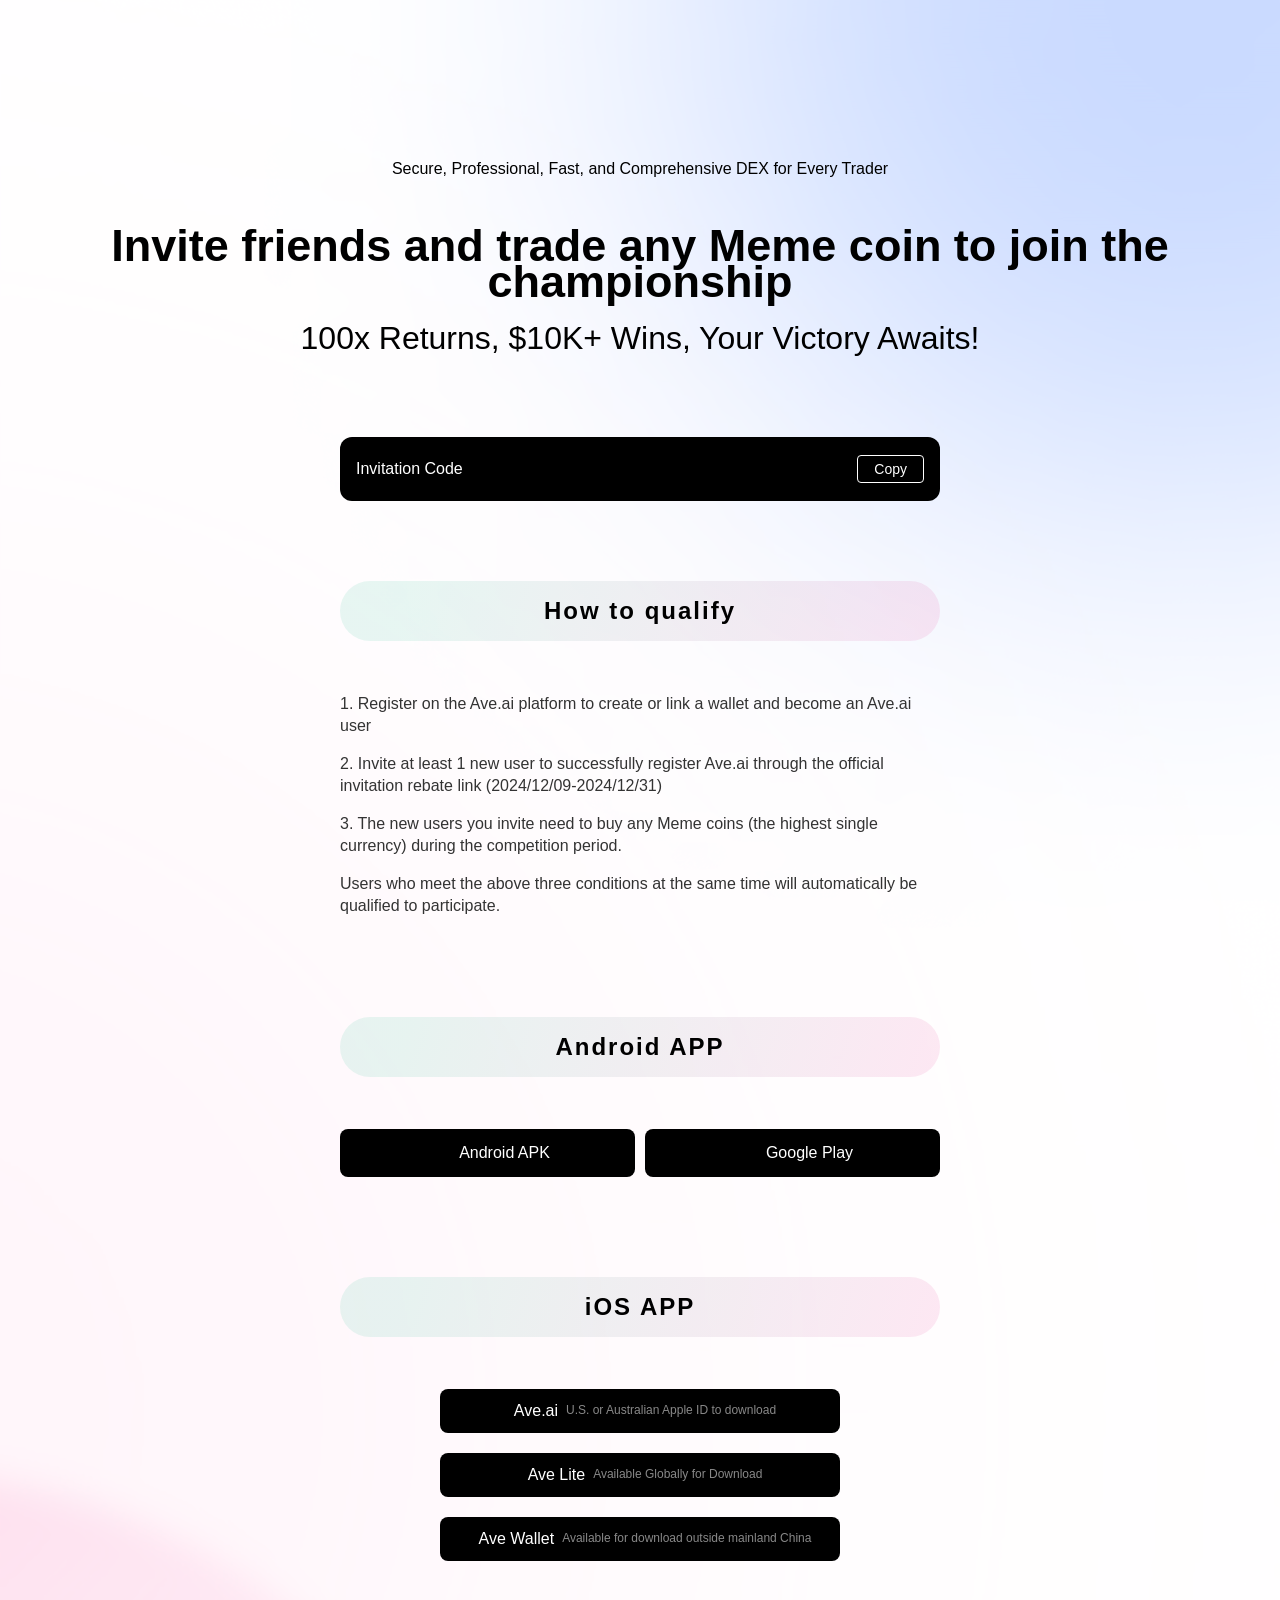
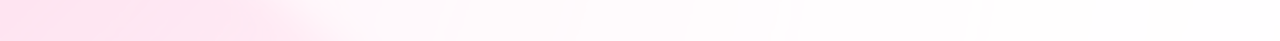
==== index.html @ 423747ef "deploy" ====
<!doctype html><html lang="en"><head><meta charset="UTF-8"><meta name="viewport" content="width=device-width,initial-scale=1"><link rel="icon" href="/favicon.ico"><title>Ave.ai</title><meta property="og:type" content="website"/><meta property="og:url" content="https://share.ave.ai"/><meta property="og:title" content="2024 Ave.ai Global Meme Trading Championship"/><meta property="og:description" content="🚀 I'm joining the 2024 Ave.ai Global Meme Trading Championship!
🎉 Join me now to win $10K+ prizes and a shot at 5 SOL giveaway!"/><meta property="og:image" content="https://ave.s3.ap-east-1.amazonaws.com/logo/tg-share.png"/><meta property="og:image:width" content="1200"><meta property="og:image:height" content="600"><meta property="twitter:card" content="summary_large_image"/><meta property="twitter:url" content="https://share.ave.ai"/><meta property="twitter:title" content="2024 Ave.ai Global Meme Trading Championship"/><meta property="twitter:description" content="🚀 I'm joining the 2024 Ave.ai Global Meme Trading Championship!
🎉 Join me now to win $10K+ prizes and a shot at 5 SOL giveaway!"/><meta property="image" content="https://ave.s3.ap-east-1.amazonaws.com/logo/tg-share.png"/><meta property="fb:app_id" content="1024585522541030"><link rel="canonical" href="https://share.ave.ai"><script type="module" crossorigin src="/assets/index-028f577f.js"></script><link rel="stylesheet" href="/assets/index-99c8685c.css"><script type="module">import.meta.url;import("_").catch(()=>1);async function* g(){};if(location.protocol!="file:"){window.__vite_is_modern_browser=true}</script><script type="module">!function(){if(window.__vite_is_modern_browser)return;console.warn("vite: loading legacy chunks, syntax error above and the same error below should be ignored");var e=document.getElementById("vite-legacy-polyfill"),n=document.createElement("script");n.src=e.src,n.onload=function(){System.import(document.getElementById('vite-legacy-entry').getAttribute('data-src'))},document.body.appendChild(n)}();</script></head><body><div id="app"></div><script>(function() {
      const prefersDark = window.matchMedia && window.matchMedia('(prefers-color-scheme: dark)').matches
      const setting = localStorage.getItem('color-schema') || 'auto'
      if (setting === 'dark' || (prefersDark && setting !== 'light'))
        document.documentElement.classList.toggle('dark', true)
    })()</script><script nomodule>!function(){var e=document,t=e.createElement("script");if(!("noModule"in t)&&"onbeforeload"in t){var n=!1;e.addEventListener("beforeload",(function(e){if(e.target===t)n=!0;else if(!e.target.hasAttribute("nomodule")||!n)return;e.preventDefault()}),!0),t.type="module",t.src=".",e.head.appendChild(t),t.remove()}}();</script><script nomodule crossorigin id="vite-legacy-polyfill" src="/assets/polyfills-legacy-15f99420.js"></script><script nomodule crossorigin id="vite-legacy-entry" data-src="/assets/index-legacy-3db7ebd1.js">System.import(document.getElementById('vite-legacy-entry').getAttribute('data-src'))</script></body></html>
---- assets/index-99c8685c.css ----
*,:before,:after{box-sizing:border-box;border-width:0;border-style:solid;border-color:#e5e7eb}html{line-height:1.5;-webkit-text-size-adjust:100%;-moz-tab-size:4;-o-tab-size:4;tab-size:4;font-family:ui-sans-serif,system-ui,-apple-system,BlinkMacSystemFont,Segoe UI,Roboto,Helvetica Neue,Arial,Noto Sans,sans-serif,"Apple Color Emoji","Segoe UI Emoji",Segoe UI Symbol,"Noto Color Emoji"}body{margin:0;line-height:inherit}hr{height:0;color:inherit;border-top-width:.02667rem}abbr:where([title]){-webkit-text-decoration:underline dotted;text-decoration:underline dotted}h1,h2,h3,h4,h5,h6{font-size:inherit;font-weight:inherit}a{color:inherit;text-decoration:inherit}b,strong{font-weight:bolder}code,kbd,samp,pre{font-family:ui-monospace,SFMono-Regular,Menlo,Monaco,Consolas,Liberation Mono,Courier New,monospace;font-size:1em}small{font-size:80%}sub,sup{font-size:75%;line-height:0;position:relative;vertical-align:baseline}sub{bottom:-.25em}sup{top:-.5em}table{text-indent:0;border-color:inherit;border-collapse:collapse}button,input,optgroup,select,textarea{font-family:inherit;font-size:100%;font-weight:inherit;line-height:inherit;color:inherit;margin:0;padding:0}button,select{text-transform:none}button,[type=button],[type=reset],[type=submit]{-webkit-appearance:button;background-color:transparent;background-image:none}:-moz-focusring{outline:auto}:-moz-ui-invalid{box-shadow:none}progress{vertical-align:baseline}::-webkit-inner-spin-button,::-webkit-outer-spin-button{height:auto}[type=search]{-webkit-appearance:textfield;outline-offset:-.05333rem}::-webkit-search-decoration{-webkit-appearance:none}::-webkit-file-upload-button{-webkit-appearance:button;font:inherit}summary{display:list-item}blockquote,dl,dd,h1,h2,h3,h4,h5,h6,hr,figure,p,pre{margin:0}fieldset{margin:0;padding:0}legend{padding:0}ol,ul,menu{list-style:none;margin:0;padding:0}textarea{resize:vertical}input::-moz-placeholder,textarea::-moz-placeholder{opacity:1;color:#9ca3af}input::placeholder,textarea::placeholder{opacity:1;color:#9ca3af}button,[role=button]{cursor:pointer}:disabled{cursor:default}img,svg,video,canvas,audio,iframe,embed,object{display:block;vertical-align:middle}img,video{max-width:100%;height:auto}[hidden]{display:none}*,:before,:after{--un-rotate:0;--un-rotate-x:0;--un-rotate-y:0;--un-rotate-z:0;--un-scale-x:1;--un-scale-y:1;--un-scale-z:1;--un-skew-x:0;--un-skew-y:0;--un-translate-x:0;--un-translate-y:0;--un-translate-z:0;--un-pan-x: ;--un-pan-y: ;--un-pinch-zoom: ;--un-scroll-snap-strictness:proximity;--un-ordinal: ;--un-slashed-zero: ;--un-numeric-figure: ;--un-numeric-spacing: ;--un-numeric-fraction: ;--un-border-spacing-x:0;--un-border-spacing-y:0;--un-ring-offset-shadow:0 0 rgba(0,0,0,0);--un-ring-shadow:0 0 rgba(0,0,0,0);--un-shadow-inset: ;--un-shadow:0 0 rgba(0,0,0,0);--un-ring-inset: ;--un-ring-offset-width:0;--un-ring-offset-color:#fff;--un-ring-width:0;--un-ring-color:rgba(147,197,253,.5);--un-blur: ;--un-brightness: ;--un-contrast: ;--un-drop-shadow: ;--un-grayscale: ;--un-hue-rotate: ;--un-invert: ;--un-saturate: ;--un-sepia: ;--un-backdrop-blur: ;--un-backdrop-brightness: ;--un-backdrop-contrast: ;--un-backdrop-grayscale: ;--un-backdrop-hue-rotate: ;--un-backdrop-invert: ;--un-backdrop-opacity: ;--un-backdrop-saturate: ;--un-backdrop-sepia: }::backdrop{--un-rotate:0;--un-rotate-x:0;--un-rotate-y:0;--un-rotate-z:0;--un-scale-x:1;--un-scale-y:1;--un-scale-z:1;--un-skew-x:0;--un-skew-y:0;--un-translate-x:0;--un-translate-y:0;--un-translate-z:0;--un-pan-x: ;--un-pan-y: ;--un-pinch-zoom: ;--un-scroll-snap-strictness:proximity;--un-ordinal: ;--un-slashed-zero: ;--un-numeric-figure: ;--un-numeric-spacing: ;--un-numeric-fraction: ;--un-border-spacing-x:0;--un-border-spacing-y:0;--un-ring-offset-shadow:0 0 rgba(0,0,0,0);--un-ring-shadow:0 0 rgba(0,0,0,0);--un-shadow-inset: ;--un-shadow:0 0 rgba(0,0,0,0);--un-ring-inset: ;--un-ring-offset-width:0;--un-ring-offset-color:#fff;--un-ring-width:0;--un-ring-color:rgba(147,197,253,.5);--un-blur: ;--un-brightness: ;--un-contrast: ;--un-drop-shadow: ;--un-grayscale: ;--un-hue-rotate: ;--un-invert: ;--un-saturate: ;--un-sepia: ;--un-backdrop-blur: ;--un-backdrop-brightness: ;--un-backdrop-contrast: ;--un-backdrop-grayscale: ;--un-backdrop-hue-rotate: ;--un-backdrop-invert: ;--un-backdrop-opacity: ;--un-backdrop-saturate: ;--un-backdrop-sepia: }@font-face{font-family:DM Mono;font-style:normal;font-weight:400;font-display:swap;src:url(https://fonts.gstatic.com/s/dmmono/v14/aFTU7PB1QTsUX8KYthSQBLyM.woff2) format("woff2");unicode-range:U+0100-02BA,U+02BD-02C5,U+02C7-02CC,U+02CE-02D7,U+02DD-02FF,U+0304,U+0308,U+0329,U+1D00-1DBF,U+1E00-1E9F,U+1EF2-1EFF,U+2020,U+20A0-20AB,U+20AD-20C0,U+2113,U+2C60-2C7F,U+A720-A7FF}@font-face{font-family:DM Mono;font-style:normal;font-weight:400;font-display:swap;src:url(https://fonts.gstatic.com/s/dmmono/v14/aFTU7PB1QTsUX8KYthqQBA.woff2) format("woff2");unicode-range:U+0000-00FF,U+0131,U+0152-0153,U+02BB-02BC,U+02C6,U+02DA,U+02DC,U+0304,U+0308,U+0329,U+2000-206F,U+20AC,U+2122,U+2191,U+2193,U+2212,U+2215,U+FEFF,U+FFFD}@font-face{font-family:DM Sans;font-style:normal;font-weight:400;font-display:swap;src:url(https://fonts.gstatic.com/s/dmsans/v15/rP2tp2ywxg089UriI5-g4vlH9VoD8CmcqZG40F9JadbnoEwAopxRR232VGM.woff2) format("woff2");unicode-range:U+0100-02BA,U+02BD-02C5,U+02C7-02CC,U+02CE-02D7,U+02DD-02FF,U+0304,U+0308,U+0329,U+1D00-1DBF,U+1E00-1E9F,U+1EF2-1EFF,U+2020,U+20A0-20AB,U+20AD-20C0,U+2113,U+2C60-2C7F,U+A720-A7FF}@font-face{font-family:DM Sans;font-style:normal;font-weight:400;font-display:swap;src:url(https://fonts.gstatic.com/s/dmsans/v15/rP2tp2ywxg089UriI5-g4vlH9VoD8CmcqZG40F9JadbnoEwAopxRSW32.woff2) format("woff2");unicode-range:U+0000-00FF,U+0131,U+0152-0153,U+02BB-02BC,U+02C6,U+02DA,U+02DC,U+0304,U+0308,U+0329,U+2000-206F,U+20AC,U+2122,U+2191,U+2193,U+2212,U+2215,U+FEFF,U+FFFD}@font-face{font-family:"DM Serif Display";font-style:normal;font-weight:400;font-display:swap;src:url(https://fonts.gstatic.com/s/dmserifdisplay/v15/-nFnOHM81r4j6k0gjAW3mujVU2B2G_5x0ujy.woff2) format("woff2");unicode-range:U+0100-02BA,U+02BD-02C5,U+02C7-02CC,U+02CE-02D7,U+02DD-02FF,U+0304,U+0308,U+0329,U+1D00-1DBF,U+1E00-1E9F,U+1EF2-1EFF,U+2020,U+20A0-20AB,U+20AD-20C0,U+2113,U+2C60-2C7F,U+A720-A7FF}@font-face{font-family:"DM Serif Display";font-style:normal;font-weight:400;font-display:swap;src:url(https://fonts.gstatic.com/s/dmserifdisplay/v15/-nFnOHM81r4j6k0gjAW3mujVU2B2G_Bx0g.woff2) format("woff2");unicode-range:U+0000-00FF,U+0131,U+0152-0153,U+02BB-02BC,U+02C6,U+02DA,U+02DC,U+0304,U+0308,U+0329,U+2000-206F,U+20AC,U+2122,U+2191,U+2193,U+2212,U+2215,U+FEFF,U+FFFD}.absolute{position:absolute}.position-relative,.relative{position:relative}.mb-10px{margin-bottom:.26667rem}.mb-15px{margin-bottom:.4rem}.mb-20px{margin-bottom:.53333rem}.mb-30px{margin-bottom:.8rem}.mb-50px{margin-bottom:1.33333rem}.mb-80px{margin-bottom:2.13333rem}.me{-webkit-margin-end:1rem;margin-inline-end:1rem}.ml-10px{margin-left:.26667rem}.ml-2px{margin-left:.05333rem}.ml-5px{margin-left:.13333rem}.ml-8px{margin-left:.21333rem}.ml-auto{margin-left:auto}.mr-20px{margin-right:.53333rem}.mr-5px{margin-right:.13333rem}.mr-auto{margin-right:auto}.mt--3px{margin-top:-.08rem}.mt-10px{margin-top:.26667rem}.mt-12px{margin-top:.32rem}.mt-15px{margin-top:.4rem}.mt-16px{margin-top:.42667rem}.mt-20px{margin-top:.53333rem}.mt-30px{margin-top:.8rem}.mt-3px{margin-top:.08rem}.mt-40px{margin-top:1.06667rem}.mt-5px{margin-top:.13333rem}.mt-60px{margin-top:1.6rem}.mt-8px{margin-top:.21333rem}.block,[block=""]{display:block}.hidden{display:none}.h-12px{height:.32rem}.h-14px{height:.37333rem}.h-32px{height:.85333rem}.h-40px{height:1.06667rem}.h-64px{height:1.70667rem}.h5{height:1.25rem}.max-w-1200px{max-width:32rem}.max-w-600px{max-width:16rem}.w-40px{width:1.06667rem}.flex{display:flex}.flex-col{flex-direction:column}.table{display:table}.border-collapse{border-collapse:collapse}.transform{transform:translate(var(--un-translate-x)) translateY(var(--un-translate-y)) translateZ(var(--un-translate-z)) rotate(var(--un-rotate)) rotateX(var(--un-rotate-x)) rotateY(var(--un-rotate-y)) rotate(var(--un-rotate-z)) skew(var(--un-skew-x)) skewY(var(--un-skew-y)) scaleX(var(--un-scale-x)) scaleY(var(--un-scale-y)) scaleZ(var(--un-scale-z))}.items-center{align-items:center}.justify-center{justify-content:center}.justify-between{justify-content:space-between}.border{border-width:.02667rem}.rounded-50\%{border-radius:50%}.pb-5px{padding-bottom:.13333rem}.text-center{text-align:center}.text-left{text-align:left}.important-text-14px{font-size:.37333rem!important}.important-text-16px{font-size:.42667rem!important}.text-10px{font-size:.26667rem}.text-12px{font-size:.32rem}.text-13px{font-size:.34667rem}.text-14px{font-size:.37333rem}.text-16px{font-size:.42667rem}.text-17px{font-size:.45333rem}.text-18px{font-size:.48rem}.text-22px{font-size:.58667rem}.text-26px{font-size:.69333rem}.text-28px{font-size:.74667rem}.text-30px{font-size:.8rem}.text-32px{font-size:.85333rem}.text-45px{font-size:1.2rem}.font-400{font-weight:400}.font-500{font-weight:500}.font-600{font-weight:600}.lh-20px,.line-height-20px{line-height:.53333rem}.lh-22px{line-height:.58667rem}.lh-24px{line-height:.64rem}.lh-36px{line-height:.96rem}.color-\#000{--un-text-opacity:1;color:rgba(0,0,0,var(--un-text-opacity))}.color-\#00FF59{--un-text-opacity:1;color:rgba(0,255,89,var(--un-text-opacity))}.color-\#333,[color~="#333"]{--un-text-opacity:1;color:rgba(51,51,51,var(--un-text-opacity))}.color-\#3F80F7,[color~="#3F80F7"]{--un-text-opacity:1;color:rgba(63,128,247,var(--un-text-opacity))}.color-\#666{--un-text-opacity:1;color:rgba(102,102,102,var(--un-text-opacity))}.color-\#888{--un-text-opacity:1;color:rgba(136,136,136,var(--un-text-opacity))}.color-\#959A9F{--un-text-opacity:1;color:rgba(149,154,159,var(--un-text-opacity))}.color-\#aaa{--un-text-opacity:1;color:rgba(170,170,170,var(--un-text-opacity))}.color-\#fff,[color~="#fff"]{--un-text-opacity:1;color:rgba(255,255,255,var(--un-text-opacity))}.tab-0{-moz-tab-size:0;-o-tab-size:0;tab-size:0}.tab-1{-moz-tab-size:1;-o-tab-size:1;tab-size:1}.backdrop-filter{-webkit-backdrop-filter:var(--un-backdrop-blur) var(--un-backdrop-brightness) var(--un-backdrop-contrast) var(--un-backdrop-grayscale) var(--un-backdrop-hue-rotate) var(--un-backdrop-invert) var(--un-backdrop-opacity) var(--un-backdrop-saturate) var(--un-backdrop-sepia);backdrop-filter:var(--un-backdrop-blur) var(--un-backdrop-brightness) var(--un-backdrop-contrast) var(--un-backdrop-grayscale) var(--un-backdrop-hue-rotate) var(--un-backdrop-invert) var(--un-backdrop-opacity) var(--un-backdrop-saturate) var(--un-backdrop-sepia)}[content~="$10K+"]{content:var(--10K\+)}:root{--van-black: #000;--van-white: #fff;--van-gray-1: #f7f8fa;--van-gray-2: #f2f3f5;--van-gray-3: #ebedf0;--van-gray-4: #dcdee0;--van-gray-5: #c8c9cc;--van-gray-6: #969799;--van-gray-7: #646566;--van-gray-8: #323233;--van-red: #ee0a24;--van-blue: #1989fa;--van-orange: #ff976a;--van-orange-dark: #ed6a0c;--van-orange-light: #fffbe8;--van-green: #07c160;--van-gradient-red: linear-gradient(to right, #ff6034, #ee0a24);--van-gradient-orange: linear-gradient(to right, #ffd01e, #ff8917);--van-primary-color: var(--van-blue);--van-success-color: var(--van-green);--van-danger-color: var(--van-red);--van-warning-color: var(--van-orange);--van-text-color: var(--van-gray-8);--van-text-color-2: var(--van-gray-6);--van-text-color-3: var(--van-gray-5);--van-active-color: var(--van-gray-2);--van-active-opacity: .6;--van-disabled-opacity: .5;--van-background: var(--van-gray-1);--van-background-2: var(--van-white);--van-background-3: var(--van-white);--van-padding-base: .10667rem;--van-padding-xs: .21333rem;--van-padding-sm: .32rem;--van-padding-md: .42667rem;--van-padding-lg: .64rem;--van-padding-xl: .85333rem;--van-font-bold: 600;--van-font-size-xs: .26667rem;--van-font-size-sm: .32rem;--van-font-size-md: .37333rem;--van-font-size-lg: .42667rem;--van-line-height-xs: .37333rem;--van-line-height-sm: .48rem;--van-line-height-md: .53333rem;--van-line-height-lg: .58667rem;--van-base-font: -apple-system, BlinkMacSystemFont, "Helvetica Neue", Helvetica, Segoe UI, Arial, Roboto, "PingFang SC", "miui", "Hiragino Sans GB", "Microsoft Yahei", sans-serif;--van-price-font: avenir-heavy, "PingFang SC", helvetica neue, arial, sans-serif;--van-duration-base: .3s;--van-duration-fast: .2s;--van-ease-out: ease-out;--van-ease-in: ease-in;--van-border-color: var(--van-gray-3);--van-border-width: .02667rem;--van-radius-sm: .05333rem;--van-radius-md: .10667rem;--van-radius-lg: .21333rem;--van-radius-max: 26.64rem}.van-theme-dark{--van-text-color: #f5f5f5;--van-text-color-2: #707070;--van-text-color-3: #4d4d4d;--van-border-color: #3a3a3c;--van-active-color: #3a3a3c;--van-background: #000;--van-background-2: #1c1c1e;--van-background-3: #37363b}html{-webkit-tap-highlight-color:transparent}body{margin:0;font-family:var(--van-base-font)}a{text-decoration:none}input,button,textarea{color:inherit;font:inherit}a:focus,input:focus,button:focus,textarea:focus,[class*=van-]:focus{outline:none}ol,ul{margin:0;padding:0;list-style:none}@keyframes van-slide-up-enter{0%{transform:translate3d(0,100%,0)}}@keyframes van-slide-up-leave{to{transform:translate3d(0,100%,0)}}@keyframes van-slide-down-enter{0%{transform:translate3d(0,-100%,0)}}@keyframes van-slide-down-leave{to{transform:translate3d(0,-100%,0)}}@keyframes van-slide-left-enter{0%{transform:translate3d(-100%,0,0)}}@keyframes van-slide-left-leave{to{transform:translate3d(-100%,0,0)}}@keyframes van-slide-right-enter{0%{transform:translate3d(100%,0,0)}}@keyframes van-slide-right-leave{to{transform:translate3d(100%,0,0)}}@keyframes van-fade-in{0%{opacity:0}to{opacity:1}}@keyframes van-fade-out{0%{opacity:1}to{opacity:0}}@keyframes van-rotate{0%{transform:rotate(0)}to{transform:rotate(360deg)}}.van-fade-enter-active{animation:var(--van-duration-base) van-fade-in both var(--van-ease-out)}.van-fade-leave-active{animation:var(--van-duration-base) van-fade-out both var(--van-ease-in)}.van-slide-up-enter-active{animation:van-slide-up-enter var(--van-duration-base) both var(--van-ease-out)}.van-slide-up-leave-active{animation:van-slide-up-leave var(--van-duration-base) both var(--van-ease-in)}.van-slide-down-enter-active{animation:van-slide-down-enter var(--van-duration-base) both var(--van-ease-out)}.van-slide-down-leave-active{animation:van-slide-down-leave var(--van-duration-base) both var(--van-ease-in)}.van-slide-left-enter-active{animation:van-slide-left-enter var(--van-duration-base) both var(--van-ease-out)}.van-slide-left-leave-active{animation:van-slide-left-leave var(--van-duration-base) both var(--van-ease-in)}.van-slide-right-enter-active{animation:van-slide-right-enter var(--van-duration-base) both var(--van-ease-out)}.van-slide-right-leave-active{animation:van-slide-right-leave var(--van-duration-base) both var(--van-ease-in)}.van-clearfix:after{display:table;clear:both;content:""}.van-ellipsis{overflow:hidden;white-space:nowrap;text-overflow:ellipsis}.van-multi-ellipsis--l2{display:-webkit-box;overflow:hidden;text-overflow:ellipsis;-webkit-line-clamp:2;-webkit-box-orient:vertical}.van-multi-ellipsis--l3{display:-webkit-box;overflow:hidden;text-overflow:ellipsis;-webkit-line-clamp:3;-webkit-box-orient:vertical}.van-safe-area-top{padding-top:constant(safe-area-inset-top);padding-top:env(safe-area-inset-top)}.van-safe-area-bottom{padding-bottom:constant(safe-area-inset-bottom);padding-bottom:env(safe-area-inset-bottom)}.van-haptics-feedback{cursor:pointer}.van-haptics-feedback:active{opacity:var(--van-active-opacity)}[class*=van-hairline]:after{position:absolute;box-sizing:border-box;content:" ";pointer-events:none;top:-50%;right:-50%;bottom:-50%;left:-50%;border:0 solid var(--van-border-color);transform:scale(.5)}.van-hairline,.van-hairline--top,.van-hairline--left,.van-hairline--right,.van-hairline--bottom,.van-hairline--surround,.van-hairline--top-bottom{position:relative}.van-hairline--top:after{border-top-width:var(--van-border-width)}.van-hairline--left:after{border-left-width:var(--van-border-width)}.van-hairline--right:after{border-right-width:var(--van-border-width)}.van-hairline--bottom:after{border-bottom-width:var(--van-border-width)}.van-hairline--top-bottom:after,.van-hairline-unset--top-bottom:after{border-width:var(--van-border-width) 0}.van-hairline--surround:after{border-width:var(--van-border-width)}:root{--van-overlay-z-index: 1;--van-overlay-background: rgba(0, 0, 0, .7)}.van-overlay{position:fixed;top:0;left:0;z-index:var(--van-overlay-z-index);width:100%;height:100%;background:var(--van-overlay-background)}:root{--van-badge-size: .42667rem;--van-badge-color: var(--van-white);--van-badge-padding: 0 .08rem;--van-badge-font-size: var(--van-font-size-sm);--van-badge-font-weight: var(--van-font-bold);--van-badge-border-width: var(--van-border-width);--van-badge-background: var(--van-danger-color);--van-badge-dot-color: var(--van-danger-color);--van-badge-dot-size: .21333rem;--van-badge-font: -apple-system-font, helvetica neue, arial, sans-serif}.van-badge{display:inline-block;box-sizing:border-box;min-width:var(--van-badge-size);padding:var(--van-badge-padding);color:var(--van-badge-color);font-weight:var(--van-badge-font-weight);font-size:var(--van-badge-font-size);font-family:var(--van-badge-font);line-height:1.2;text-align:center;background:var(--van-badge-background);border:var(--van-badge-border-width) solid var(--van-background-2);border-radius:var(--van-radius-max)}.van-badge--fixed{position:absolute;transform-origin:100%}.van-badge--top-left{top:0;left:0;transform:translate(-50%,-50%)}.van-badge--top-right{top:0;right:0;transform:translate(50%,-50%)}.van-badge--bottom-left{bottom:0;left:0;transform:translate(-50%,50%)}.van-badge--bottom-right{bottom:0;right:0;transform:translate(50%,50%)}.van-badge--dot{width:var(--van-badge-dot-size);min-width:0;height:var(--van-badge-dot-size);background:var(--van-badge-dot-color);border-radius:100%;border:none;padding:0}.van-badge__wrapper{position:relative;display:inline-block}.van-icon{position:relative;display:inline-block;font:.37333rem/1 vant-icon;font-size:inherit;text-rendering:auto;-webkit-font-smoothing:antialiased}.van-icon:before{display:inline-block}.van-icon-exchange:before{content:""}.van-icon-eye:before{content:""}.van-icon-enlarge:before{content:""}.van-icon-expand-o:before{content:""}.van-icon-eye-o:before{content:""}.van-icon-expand:before{content:""}.van-icon-filter-o:before{content:""}.van-icon-fire:before{content:""}.van-icon-fail:before{content:""}.van-icon-failure:before{content:""}.van-icon-fire-o:before{content:""}.van-icon-flag-o:before{content:""}.van-icon-font:before{content:""}.van-icon-font-o:before{content:""}.van-icon-gem-o:before{content:""}.van-icon-flower-o:before{content:""}.van-icon-gem:before{content:""}.van-icon-gift-card:before{content:""}.van-icon-friends:before{content:""}.van-icon-friends-o:before{content:""}.van-icon-gold-coin:before{content:""}.van-icon-gold-coin-o:before{content:""}.van-icon-good-job-o:before{content:""}.van-icon-gift:before{content:""}.van-icon-gift-o:before{content:""}.van-icon-gift-card-o:before{content:""}.van-icon-good-job:before{content:""}.van-icon-home-o:before{content:""}.van-icon-goods-collect:before{content:""}.van-icon-graphic:before{content:""}.van-icon-goods-collect-o:before{content:""}.van-icon-hot-o:before{content:""}.van-icon-info:before{content:""}.van-icon-hotel-o:before{content:""}.van-icon-info-o:before{content:""}.van-icon-hot-sale-o:before{content:""}.van-icon-hot:before{content:""}.van-icon-like:before{content:""}.van-icon-idcard:before{content:""}.van-icon-invitation:before{content:""}.van-icon-like-o:before{content:""}.van-icon-hot-sale:before{content:""}.van-icon-location-o:before{content:""}.van-icon-location:before{content:""}.van-icon-label:before{content:""}.van-icon-lock:before{content:""}.van-icon-label-o:before{content:""}.van-icon-map-marked:before{content:""}.van-icon-logistics:before{content:""}.van-icon-manager:before{content:""}.van-icon-more:before{content:""}.van-icon-live:before{content:""}.van-icon-manager-o:before{content:""}.van-icon-medal:before{content:""}.van-icon-more-o:before{content:""}.van-icon-music-o:before{content:""}.van-icon-music:before{content:""}.van-icon-new-arrival-o:before{content:""}.van-icon-medal-o:before{content:""}.van-icon-new-o:before{content:""}.van-icon-free-postage:before{content:""}.van-icon-newspaper-o:before{content:""}.van-icon-new-arrival:before{content:""}.van-icon-minus:before{content:""}.van-icon-orders-o:before{content:""}.van-icon-new:before{content:""}.van-icon-paid:before{content:""}.van-icon-notes-o:before{content:""}.van-icon-other-pay:before{content:""}.van-icon-pause-circle:before{content:""}.van-icon-pause:before{content:""}.van-icon-pause-circle-o:before{content:""}.van-icon-peer-pay:before{content:""}.van-icon-pending-payment:before{content:""}.van-icon-passed:before{content:""}.van-icon-plus:before{content:""}.van-icon-phone-circle-o:before{content:""}.van-icon-phone-o:before{content:""}.van-icon-printer:before{content:""}.van-icon-photo-fail:before{content:""}.van-icon-phone:before{content:""}.van-icon-photo-o:before{content:""}.van-icon-play-circle:before{content:""}.van-icon-play:before{content:""}.van-icon-phone-circle:before{content:""}.van-icon-point-gift-o:before{content:""}.van-icon-point-gift:before{content:""}.van-icon-play-circle-o:before{content:""}.van-icon-shrink:before{content:""}.van-icon-photo:before{content:""}.van-icon-qr:before{content:""}.van-icon-qr-invalid:before{content:""}.van-icon-question-o:before{content:""}.van-icon-revoke:before{content:""}.van-icon-replay:before{content:""}.van-icon-service:before{content:""}.van-icon-question:before{content:""}.van-icon-search:before{content:""}.van-icon-refund-o:before{content:""}.van-icon-service-o:before{content:""}.van-icon-scan:before{content:""}.van-icon-share:before{content:""}.van-icon-send-gift-o:before{content:""}.van-icon-share-o:before{content:""}.van-icon-setting:before{content:""}.van-icon-points:before{content:""}.van-icon-photograph:before{content:""}.van-icon-shop:before{content:""}.van-icon-shop-o:before{content:""}.van-icon-shop-collect-o:before{content:""}.van-icon-shop-collect:before{content:""}.van-icon-smile:before{content:""}.van-icon-shopping-cart-o:before{content:""}.van-icon-sign:before{content:""}.van-icon-sort:before{content:""}.van-icon-star-o:before{content:""}.van-icon-smile-comment-o:before{content:""}.van-icon-stop:before{content:""}.van-icon-stop-circle-o:before{content:""}.van-icon-smile-o:before{content:""}.van-icon-star:before{content:""}.van-icon-success:before{content:""}.van-icon-stop-circle:before{content:""}.van-icon-records:before{content:""}.van-icon-shopping-cart:before{content:""}.van-icon-tosend:before{content:""}.van-icon-todo-list:before{content:""}.van-icon-thumb-circle-o:before{content:""}.van-icon-thumb-circle:before{content:""}.van-icon-umbrella-circle:before{content:""}.van-icon-underway:before{content:""}.van-icon-upgrade:before{content:""}.van-icon-todo-list-o:before{content:""}.van-icon-tv-o:before{content:""}.van-icon-underway-o:before{content:""}.van-icon-user-o:before{content:""}.van-icon-vip-card-o:before{content:""}.van-icon-vip-card:before{content:""}.van-icon-send-gift:before{content:""}.van-icon-wap-home:before{content:""}.van-icon-wap-nav:before{content:""}.van-icon-volume-o:before{content:""}.van-icon-video:before{content:""}.van-icon-wap-home-o:before{content:""}.van-icon-volume:before{content:""}.van-icon-warning:before{content:""}.van-icon-weapp-nav:before{content:""}.van-icon-wechat-pay:before{content:""}.van-icon-warning-o:before{content:""}.van-icon-wechat:before{content:""}.van-icon-setting-o:before{content:""}.van-icon-youzan-shield:before{content:""}.van-icon-warn-o:before{content:""}.van-icon-smile-comment:before{content:""}.van-icon-user-circle-o:before{content:""}.van-icon-video-o:before{content:""}.van-icon-add-square:before{content:""}.van-icon-add:before{content:""}.van-icon-arrow-down:before{content:""}.van-icon-arrow-up:before{content:""}.van-icon-arrow:before{content:""}.van-icon-after-sale:before{content:""}.van-icon-add-o:before{content:""}.van-icon-alipay:before{content:""}.van-icon-ascending:before{content:""}.van-icon-apps-o:before{content:""}.van-icon-aim:before{content:""}.van-icon-award:before{content:""}.van-icon-arrow-left:before{content:""}.van-icon-award-o:before{content:""}.van-icon-audio:before{content:""}.van-icon-bag-o:before{content:""}.van-icon-balance-list:before{content:""}.van-icon-back-top:before{content:""}.van-icon-bag:before{content:""}.van-icon-balance-pay:before{content:""}.van-icon-balance-o:before{content:""}.van-icon-bar-chart-o:before{content:""}.van-icon-bars:before{content:""}.van-icon-balance-list-o:before{content:""}.van-icon-birthday-cake-o:before{content:""}.van-icon-bookmark:before{content:""}.van-icon-bill:before{content:""}.van-icon-bell:before{content:""}.van-icon-browsing-history-o:before{content:""}.van-icon-browsing-history:before{content:""}.van-icon-bookmark-o:before{content:""}.van-icon-bulb-o:before{content:""}.van-icon-bullhorn-o:before{content:""}.van-icon-bill-o:before{content:""}.van-icon-calendar-o:before{content:""}.van-icon-brush-o:before{content:""}.van-icon-card:before{content:""}.van-icon-cart-o:before{content:""}.van-icon-cart-circle:before{content:""}.van-icon-cart-circle-o:before{content:""}.van-icon-cart:before{content:""}.van-icon-cash-on-deliver:before{content:""}.van-icon-cash-back-record:before{content:""}.van-icon-cashier-o:before{content:""}.van-icon-chart-trending-o:before{content:""}.van-icon-certificate:before{content:""}.van-icon-chat:before{content:""}.van-icon-clear:before{content:""}.van-icon-chat-o:before{content:""}.van-icon-checked:before{content:""}.van-icon-clock:before{content:""}.van-icon-clock-o:before{content:""}.van-icon-close:before{content:""}.van-icon-closed-eye:before{content:""}.van-icon-circle:before{content:""}.van-icon-cluster-o:before{content:""}.van-icon-column:before{content:""}.van-icon-comment-circle-o:before{content:""}.van-icon-cluster:before{content:""}.van-icon-comment:before{content:""}.van-icon-comment-o:before{content:""}.van-icon-comment-circle:before{content:""}.van-icon-completed:before{content:""}.van-icon-credit-pay:before{content:""}.van-icon-coupon:before{content:""}.van-icon-debit-pay:before{content:""}.van-icon-coupon-o:before{content:""}.van-icon-contact:before{content:""}.van-icon-descending:before{content:""}.van-icon-desktop-o:before{content:""}.van-icon-diamond-o:before{content:""}.van-icon-description:before{content:""}.van-icon-delete:before{content:""}.van-icon-diamond:before{content:""}.van-icon-delete-o:before{content:""}.van-icon-cross:before{content:""}.van-icon-edit:before{content:""}.van-icon-ellipsis:before{content:""}.van-icon-down:before{content:""}.van-icon-discount:before{content:""}.van-icon-ecard-pay:before{content:""}.van-icon-envelop-o:before{content:""}.van-icon-shield-o:before{content:""}.van-icon-guide-o:before{content:""}.van-icon-cash-o:before{content:""}.van-icon-qq:before{content:""}.van-icon-wechat-moments:before{content:""}.van-icon-weibo:before{content:""}.van-icon-link-o:before{content:""}.van-icon-miniprogram-o:before{content:""}@font-face{font-weight:400;font-family:vant-icon;font-style:normal;font-display:auto;src:url([data-uri]) format("woff2"),url(//at.alicdn.com/t/c/font_2553510_ovbl29ce9ud.woff?t=1672541115585) format("woff")}.van-icon__image{display:block;width:1em;height:1em;-o-object-fit:contain;object-fit:contain}:root{--van-loading-text-color: var(--van-text-color-2);--van-loading-text-font-size: var(--van-font-size-md);--van-loading-spinner-color: var(--van-gray-5);--van-loading-spinner-size: .8rem;--van-loading-spinner-duration: .8s}.van-loading{position:relative;color:var(--van-loading-spinner-color);font-size:0;vertical-align:middle}.van-loading__spinner{position:relative;display:inline-block;width:var(--van-loading-spinner-size);max-width:100%;height:var(--van-loading-spinner-size);max-height:100%;vertical-align:middle;animation:van-rotate var(--van-loading-spinner-duration) linear infinite}.van-loading__spinner--spinner{animation-timing-function:steps(12)}.van-loading__spinner--circular{animation-duration:2s}.van-loading__line{position:absolute;top:0;left:0;width:100%;height:100%}.van-loading__line:before{display:block;width:.05333rem;height:25%;margin:0 auto;background-color:currentColor;border-radius:40%;content:" "}.van-loading__circular{display:block;width:100%;height:100%}.van-loading__circular circle{animation:van-circular 1.5s ease-in-out infinite;stroke:currentColor;stroke-width:3;stroke-linecap:round}.van-loading__text{display:inline-block;margin-left:var(--van-padding-xs);color:var(--van-loading-text-color);font-size:var(--van-loading-text-font-size);vertical-align:middle}.van-loading--vertical{display:flex;flex-direction:column;align-items:center}.van-loading--vertical .van-loading__text{margin:var(--van-padding-xs) 0 0}@keyframes van-circular{0%{stroke-dasharray:1,200;stroke-dashoffset:0}50%{stroke-dasharray:90,150;stroke-dashoffset:-40}to{stroke-dasharray:90,150;stroke-dashoffset:-120}}.van-loading__line--1{transform:rotate(30deg);opacity:1}.van-loading__line--2{transform:rotate(60deg);opacity:.9375}.van-loading__line--3{transform:rotate(90deg);opacity:.875}.van-loading__line--4{transform:rotate(120deg);opacity:.8125}.van-loading__line--5{transform:rotate(150deg);opacity:.75}.van-loading__line--6{transform:rotate(180deg);opacity:.6875}.van-loading__line--7{transform:rotate(210deg);opacity:.625}.van-loading__line--8{transform:rotate(240deg);opacity:.5625}.van-loading__line--9{transform:rotate(270deg);opacity:.5}.van-loading__line--10{transform:rotate(300deg);opacity:.4375}.van-loading__line--11{transform:rotate(330deg);opacity:.375}.van-loading__line--12{transform:rotate(360deg);opacity:.3125}:root{--van-popup-background: var(--van-background-2);--van-popup-transition: transform var(--van-duration-base);--van-popup-round-radius: .42667rem;--van-popup-close-icon-size: .58667rem;--van-popup-close-icon-color: var(--van-gray-5);--van-popup-close-icon-margin: .42667rem;--van-popup-close-icon-z-index: 1}.van-overflow-hidden{overflow:hidden!important}.van-popup{position:fixed;max-height:100%;overflow-y:auto;box-sizing:border-box;background:var(--van-popup-background);transition:var(--van-popup-transition);-webkit-overflow-scrolling:touch}.van-popup--center{top:50%;left:0;right:0;width:-moz-fit-content;width:fit-content;max-width:calc(100vw - var(--van-padding-md) * 2);margin:0 auto;transform:translateY(-50%)}.van-popup--center.van-popup--round{border-radius:var(--van-popup-round-radius)}.van-popup--top{top:0;left:0;width:100%}.van-popup--top.van-popup--round{border-radius:0 0 var(--van-popup-round-radius) var(--van-popup-round-radius)}.van-popup--right{top:50%;right:0;transform:translate3d(0,-50%,0)}.van-popup--right.van-popup--round{border-radius:var(--van-popup-round-radius) 0 0 var(--van-popup-round-radius)}.van-popup--bottom{bottom:0;left:0;width:100%}.van-popup--bottom.van-popup--round{border-radius:var(--van-popup-round-radius) var(--van-popup-round-radius) 0 0}.van-popup--left{top:50%;left:0;transform:translate3d(0,-50%,0)}.van-popup--left.van-popup--round{border-radius:0 var(--van-popup-round-radius) var(--van-popup-round-radius) 0}.van-popup-slide-top-enter-active,.van-popup-slide-left-enter-active,.van-popup-slide-right-enter-active,.van-popup-slide-bottom-enter-active{transition-timing-function:var(--van-ease-out)}.van-popup-slide-top-leave-active,.van-popup-slide-left-leave-active,.van-popup-slide-right-leave-active,.van-popup-slide-bottom-leave-active{transition-timing-function:var(--van-ease-in)}.van-popup-slide-top-enter-from,.van-popup-slide-top-leave-active{transform:translate3d(0,-100%,0)}.van-popup-slide-right-enter-from,.van-popup-slide-right-leave-active{transform:translate3d(100%,-50%,0)}.van-popup-slide-bottom-enter-from,.van-popup-slide-bottom-leave-active{transform:translate3d(0,100%,0)}.van-popup-slide-left-enter-from,.van-popup-slide-left-leave-active{transform:translate3d(-100%,-50%,0)}.van-popup__close-icon{position:absolute;z-index:var(--van-popup-close-icon-z-index);color:var(--van-popup-close-icon-color);font-size:var(--van-popup-close-icon-size)}.van-popup__close-icon--top-left{top:var(--van-popup-close-icon-margin);left:var(--van-popup-close-icon-margin)}.van-popup__close-icon--top-right{top:var(--van-popup-close-icon-margin);right:var(--van-popup-close-icon-margin)}.van-popup__close-icon--bottom-left{bottom:var(--van-popup-close-icon-margin);left:var(--van-popup-close-icon-margin)}.van-popup__close-icon--bottom-right{right:var(--van-popup-close-icon-margin);bottom:var(--van-popup-close-icon-margin)}:root{--van-action-sheet-max-height: 80%;--van-action-sheet-header-height: 1.28rem;--van-action-sheet-header-font-size: var(--van-font-size-lg);--van-action-sheet-description-color: var(--van-text-color-2);--van-action-sheet-description-font-size: var(--van-font-size-md);--van-action-sheet-description-line-height: var(--van-line-height-md);--van-action-sheet-item-background: var(--van-background-2);--van-action-sheet-item-font-size: var(--van-font-size-lg);--van-action-sheet-item-line-height: var(--van-line-height-lg);--van-action-sheet-item-text-color: var(--van-text-color);--van-action-sheet-item-disabled-text-color: var(--van-text-color-3);--van-action-sheet-subname-color: var(--van-text-color-2);--van-action-sheet-subname-font-size: var(--van-font-size-sm);--van-action-sheet-subname-line-height: var(--van-line-height-sm);--van-action-sheet-close-icon-size: .58667rem;--van-action-sheet-close-icon-color: var(--van-gray-5);--van-action-sheet-close-icon-padding: 0 var(--van-padding-md);--van-action-sheet-cancel-text-color: var(--van-gray-7);--van-action-sheet-cancel-padding-top: var(--van-padding-xs);--van-action-sheet-cancel-padding-color: var(--van-background);--van-action-sheet-loading-icon-size: .58667rem}.van-action-sheet{display:flex;flex-direction:column;max-height:var(--van-action-sheet-max-height);overflow:hidden;color:var(--van-action-sheet-item-text-color)}.van-action-sheet__content{flex:1 auto;overflow-y:auto;-webkit-overflow-scrolling:touch}.van-action-sheet__item,.van-action-sheet__cancel{display:block;width:100%;padding:.37333rem var(--van-padding-md);font-size:var(--van-action-sheet-item-font-size);background:var(--van-action-sheet-item-background);border:none;cursor:pointer}.van-action-sheet__item:active,.van-action-sheet__cancel:active{background-color:var(--van-active-color)}.van-action-sheet__item{line-height:var(--van-action-sheet-item-line-height)}.van-action-sheet__item--loading,.van-action-sheet__item--disabled{color:var(--van-action-sheet-item-disabled-text-color)}.van-action-sheet__item--loading:active,.van-action-sheet__item--disabled:active{background-color:var(--van-action-sheet-item-background)}.van-action-sheet__item--disabled{cursor:not-allowed}.van-action-sheet__item--loading{cursor:default}.van-action-sheet__cancel{flex-shrink:0;box-sizing:border-box;color:var(--van-action-sheet-cancel-text-color)}.van-action-sheet__subname{margin-top:var(--van-padding-xs);color:var(--van-action-sheet-subname-color);font-size:var(--van-action-sheet-subname-font-size);line-height:var(--van-action-sheet-subname-line-height)}.van-action-sheet__gap{display:block;height:var(--van-action-sheet-cancel-padding-top);background:var(--van-action-sheet-cancel-padding-color)}.van-action-sheet__header{flex-shrink:0;font-weight:var(--van-font-bold);font-size:var(--van-action-sheet-header-font-size);line-height:var(--van-action-sheet-header-height);text-align:center}.van-action-sheet__description{position:relative;flex-shrink:0;padding:.53333rem var(--van-padding-md);color:var(--van-action-sheet-description-color);font-size:var(--van-action-sheet-description-font-size);line-height:var(--van-action-sheet-description-line-height);text-align:center}.van-action-sheet__description:after{position:absolute;box-sizing:border-box;content:" ";pointer-events:none;right:var(--van-padding-md);bottom:0;left:var(--van-padding-md);border-bottom:.02667rem solid var(--van-border-color);transform:scaleY(.5)}.van-action-sheet__loading-icon .van-loading__spinner{width:var(--van-action-sheet-loading-icon-size);height:var(--van-action-sheet-loading-icon-size)}.van-action-sheet__close{position:absolute;top:0;right:0;z-index:1;padding:var(--van-action-sheet-close-icon-padding);color:var(--van-action-sheet-close-icon-color);font-size:var(--van-action-sheet-close-icon-size);line-height:inherit}:root{--van-action-bar-background: var(--van-background-2);--van-action-bar-height: 1.33333rem}.van-action-bar{position:fixed;right:0;bottom:0;left:0;display:flex;align-items:center;box-sizing:content-box;height:var(--van-action-bar-height);background:var(--van-action-bar-background)}:root{--van-button-mini-height: .64rem;--van-button-mini-padding: 0 var(--van-padding-base);--van-button-mini-font-size: var(--van-font-size-xs);--van-button-small-height: .85333rem;--van-button-small-padding: 0 var(--van-padding-xs);--van-button-small-font-size: var(--van-font-size-sm);--van-button-normal-padding: 0 .4rem;--van-button-normal-font-size: var(--van-font-size-md);--van-button-large-height: 1.33333rem;--van-button-default-height: 1.17333rem;--van-button-default-line-height: 1.2;--van-button-default-font-size: var(--van-font-size-lg);--van-button-default-color: var(--van-text-color);--van-button-default-background: var(--van-background-2);--van-button-default-border-color: var(--van-gray-4);--van-button-primary-color: var(--van-white);--van-button-primary-background: var(--van-primary-color);--van-button-primary-border-color: var(--van-primary-color);--van-button-success-color: var(--van-white);--van-button-success-background: var(--van-success-color);--van-button-success-border-color: var(--van-success-color);--van-button-danger-color: var(--van-white);--van-button-danger-background: var(--van-danger-color);--van-button-danger-border-color: var(--van-danger-color);--van-button-warning-color: var(--van-white);--van-button-warning-background: var(--van-warning-color);--van-button-warning-border-color: var(--van-warning-color);--van-button-border-width: var(--van-border-width);--van-button-radius: var(--van-radius-md);--van-button-round-radius: var(--van-radius-max);--van-button-plain-background: var(--van-white);--van-button-disabled-opacity: var(--van-disabled-opacity);--van-button-icon-size: 1.2em;--van-button-loading-icon-size: .53333rem}.van-theme-dark{--van-button-plain-background: transparent}.van-button{position:relative;display:inline-block;box-sizing:border-box;height:var(--van-button-default-height);margin:0;padding:0;font-size:var(--van-button-default-font-size);line-height:var(--van-button-default-line-height);text-align:center;border-radius:var(--van-button-radius);cursor:pointer;transition:opacity var(--van-duration-fast);-webkit-appearance:none;-webkit-font-smoothing:auto}.van-button:before{position:absolute;top:50%;left:50%;width:100%;height:100%;background:var(--van-black);border:inherit;border-color:var(--van-black);border-radius:inherit;transform:translate(-50%,-50%);opacity:0;content:" "}.van-button:active:before{opacity:.1}.van-button--loading:before,.van-button--disabled:before{display:none}.van-button--default{color:var(--van-button-default-color);background:var(--van-button-default-background);border:var(--van-button-border-width) solid var(--van-button-default-border-color)}.van-button--primary{color:var(--van-button-primary-color);background:var(--van-button-primary-background);border:var(--van-button-border-width) solid var(--van-button-primary-border-color)}.van-button--success{color:var(--van-button-success-color);background:var(--van-button-success-background);border:var(--van-button-border-width) solid var(--van-button-success-border-color)}.van-button--danger{color:var(--van-button-danger-color);background:var(--van-button-danger-background);border:var(--van-button-border-width) solid var(--van-button-danger-border-color)}.van-button--warning{color:var(--van-button-warning-color);background:var(--van-button-warning-background);border:var(--van-button-border-width) solid var(--van-button-warning-border-color)}.van-button--plain{background:var(--van-button-plain-background)}.van-button--plain.van-button--primary{color:var(--van-button-primary-background)}.van-button--plain.van-button--success{color:var(--van-button-success-background)}.van-button--plain.van-button--danger{color:var(--van-button-danger-background)}.van-button--plain.van-button--warning{color:var(--van-button-warning-background)}.van-button--large{width:100%;height:var(--van-button-large-height)}.van-button--normal{padding:var(--van-button-normal-padding);font-size:var(--van-button-normal-font-size)}.van-button--small{height:var(--van-button-small-height);padding:var(--van-button-small-padding);font-size:var(--van-button-small-font-size)}.van-button__loading{color:inherit;font-size:inherit}.van-button__loading .van-loading__spinner{color:currentColor;width:var(--van-button-loading-icon-size);height:var(--van-button-loading-icon-size)}.van-button--mini{height:var(--van-button-mini-height);padding:var(--van-button-mini-padding);font-size:var(--van-button-mini-font-size)}.van-button--mini+.van-button--mini{margin-left:var(--van-padding-base)}.van-button--block{display:block;width:100%}.van-button--disabled{cursor:not-allowed;opacity:var(--van-button-disabled-opacity)}.van-button--loading{cursor:default}.van-button--round{border-radius:var(--van-button-round-radius)}.van-button--square{border-radius:0}.van-button__content{display:flex;align-items:center;justify-content:center;height:100%}.van-button__content:before{content:" "}.van-button__icon{font-size:var(--van-button-icon-size);line-height:inherit}.van-button__icon+.van-button__text,.van-button__loading+.van-button__text,.van-button__text+.van-button__icon,.van-button__text+.van-button__loading{margin-left:var(--van-padding-base)}.van-button--hairline{border-width:0}.van-button--hairline:after{border-color:inherit;border-radius:calc(var(--van-button-radius) * 2)}.van-button--hairline.van-button--round:after{border-radius:var(--van-button-round-radius)}.van-button--hairline.van-button--square:after{border-radius:0}:root{--van-action-bar-button-height: 1.06667rem;--van-action-bar-button-warning-color: var(--van-gradient-orange);--van-action-bar-button-danger-color: var(--van-gradient-red)}.van-action-bar-button{flex:1;height:var(--van-action-bar-button-height);font-weight:var(--van-font-bold);font-size:var(--van-font-size-md);border:none;border-radius:0}.van-action-bar-button--first{margin-left:.13333rem;border-top-left-radius:var(--van-radius-max);border-bottom-left-radius:var(--van-radius-max)}.van-action-bar-button--last{margin-right:.13333rem;border-top-right-radius:var(--van-radius-max);border-bottom-right-radius:var(--van-radius-max)}.van-action-bar-button--warning{background:var(--van-action-bar-button-warning-color)}.van-action-bar-button--danger{background:var(--van-action-bar-button-danger-color)}@media (max-width: 321px){.van-action-bar-button{font-size:.34667rem}}:root{--van-dialog-width: 8.53333rem;--van-dialog-small-screen-width: 90%;--van-dialog-font-size: var(--van-font-size-lg);--van-dialog-transition: var(--van-duration-base);--van-dialog-radius: .42667rem;--van-dialog-background: var(--van-background-2);--van-dialog-header-font-weight: var(--van-font-bold);--van-dialog-header-line-height: .64rem;--van-dialog-header-padding-top: .69333rem;--van-dialog-header-isolated-padding: var(--van-padding-lg) 0;--van-dialog-message-padding: var(--van-padding-lg);--van-dialog-message-font-size: var(--van-font-size-md);--van-dialog-message-line-height: var(--van-line-height-md);--van-dialog-message-max-height: 60vh;--van-dialog-has-title-message-text-color: var(--van-gray-7);--van-dialog-has-title-message-padding-top: var(--van-padding-xs);--van-dialog-button-height: 1.28rem;--van-dialog-round-button-height: .96rem;--van-dialog-confirm-button-text-color: var(--van-primary-color)}.van-dialog{top:45%;width:var(--van-dialog-width);overflow:hidden;font-size:var(--van-dialog-font-size);background:var(--van-dialog-background);border-radius:var(--van-dialog-radius);backface-visibility:hidden;transition:var(--van-dialog-transition);transition-property:transform,opacity}@media (max-width: 321px){.van-dialog{width:var(--van-dialog-small-screen-width)}}.van-dialog__header{color:var(--van-text-color);padding-top:var(--van-dialog-header-padding-top);font-weight:var(--van-dialog-header-font-weight);line-height:var(--van-dialog-header-line-height);text-align:center}.van-dialog__header--isolated{padding:var(--van-dialog-header-isolated-padding)}.van-dialog__content--isolated{display:flex;align-items:center;min-height:2.77333rem}.van-dialog__message{color:var(--van-text-color);flex:1;max-height:var(--van-dialog-message-max-height);padding:.69333rem var(--van-dialog-message-padding);overflow-y:auto;font-size:var(--van-dialog-message-font-size);line-height:var(--van-dialog-message-line-height);white-space:pre-wrap;text-align:center;word-wrap:break-word;-webkit-overflow-scrolling:touch}.van-dialog__message--has-title{padding-top:var(--van-dialog-has-title-message-padding-top);color:var(--van-dialog-has-title-message-text-color)}.van-dialog__message--left{text-align:left}.van-dialog__message--right{text-align:right}.van-dialog__message--justify{text-align:justify}.van-dialog__footer{display:flex;overflow:hidden;-webkit-user-select:none;-moz-user-select:none;user-select:none}.van-dialog__confirm,.van-dialog__cancel{flex:1;height:var(--van-dialog-button-height);margin:0;border:0;border-radius:0}.van-dialog__confirm,.van-dialog__confirm:active{color:var(--van-dialog-confirm-button-text-color)}.van-dialog--round-button .van-dialog__footer{position:relative;height:auto;padding:var(--van-padding-xs) var(--van-padding-lg) var(--van-padding-md)}.van-dialog--round-button .van-dialog__message{padding-bottom:var(--van-padding-md);color:var(--van-text-color)}.van-dialog--round-button .van-dialog__confirm,.van-dialog--round-button .van-dialog__cancel{height:var(--van-dialog-round-button-height)}.van-dialog--round-button .van-dialog__confirm{color:var(--van-white)}.van-dialog--round-button .van-action-bar-button--first{border-top-left-radius:var(--van-radius-max);border-bottom-left-radius:var(--van-radius-max)}.van-dialog--round-button .van-action-bar-button--last{border-top-right-radius:var(--van-radius-max);border-bottom-right-radius:var(--van-radius-max)}.van-dialog-bounce-enter-from{transform:translate3d(0,-50%,0) scale(.7);opacity:0}.van-dialog-bounce-leave-active{transform:translate3d(0,-50%,0) scale(.9);opacity:0}:root{--van-empty-padding: var(--van-padding-xl) 0;--van-empty-image-size: 4.26667rem;--van-empty-description-margin-top: var(--van-padding-md);--van-empty-description-padding: 0 1.6rem;--van-empty-description-color: var(--van-text-color-2);--van-empty-description-font-size: var(--van-font-size-md);--van-empty-description-line-height: var(--van-line-height-md);--van-empty-bottom-margin-top: .64rem}.van-empty{display:flex;flex-direction:column;align-items:center;justify-content:center;box-sizing:border-box;padding:var(--van-empty-padding)}.van-empty__image{width:var(--van-empty-image-size);height:var(--van-empty-image-size)}.van-empty__image img{width:100%;height:100%}.van-empty__description{margin-top:var(--van-empty-description-margin-top);padding:var(--van-empty-description-padding);color:var(--van-empty-description-color);font-size:var(--van-empty-description-font-size);line-height:var(--van-empty-description-line-height)}.van-empty__bottom{margin-top:var(--van-empty-bottom-margin-top)}.van-theme-dark .van-empty{opacity:.5}.home-container[data-v-22761d74]{font-size:.37333rem;position:relative;background:#0A0B0D;background-image:url([data-uri]);background-position:top;background-size:100% auto;background-repeat:no-repeat;min-height:100vh;padding:.8rem .42667rem .42667rem;color:#fff}.home-container .color-lg-text[data-v-22761d74]{background:linear-gradient(90.25deg,#00FF59 .27%,#AA6CFF 89.4%);-webkit-background-clip:text;background-clip:text;color:transparent}.home-container .color-lg-bg[data-v-22761d74]{background:linear-gradient(90.25deg,rgba(0,255,89,.4) .27%,rgba(170,108,255,.4) 89.4%)}.home-container .title-2[data-v-22761d74]{border-radius:.8rem;padding:.13333rem .4rem;letter-spacing:.10667rem;display:flex;align-items:center;min-height:.85333rem}.home-container .title-2.no-letter-spacing[data-v-22761d74]{letter-spacing:0}.home-container .rule-btn[data-v-22761d74]{font-size:.32rem;background:#1A1A1A;color:#959a9f;position:absolute;top:2.13333rem;right:0;padding:.13333rem .26667rem;border-radius:.4rem 0 0 .4rem;cursor:pointer}.home-container .rule-btn[data-v-22761d74]:active{opacity:.5}.home-container .content[data-v-22761d74]{border:.01333rem solid rgba(255,255,255,.2);border-radius:.26667rem}.home-container .level-tag[data-v-22761d74]{position:relative;display:flex;font-size:.26667rem;background:linear-gradient(90.19deg,rgba(0,255,89,.4) .21%,#46336b 69.84%);padding:.05333rem 0 .05333rem .18667rem;transform:skew(-10deg);border-radius:.08rem;margin-left:.13333rem}.home-container .level-tag>span[data-v-22761d74]{transform:skew(10deg)}.home-container .level-tag[data-v-22761d74]:after{content:"";position:absolute;left:calc(100% - .4rem);width:.26667rem;top:0;bottom:0;transform:skew(10deg) translate(.26667rem);background:#46336b;border-radius:0 .08rem .08rem 0;z-index:-1}.home-container .van-icon-warning[data-v-22761d74]{font-size:.32rem;color:#959a9f;position:absolute;top:50%;right:.26667rem;transform:translateY(-50%)}.home-container .section-1[data-v-22761d74]{padding:.53333rem .26667rem;border-top:.01333rem solid rgba(255,255,255,.2)}.home-container .section-2[data-v-22761d74]{width:calc(100% + .42667rem);border-collapse:separate;border-spacing:.26667rem;margin:-.21333rem}.home-container .section-2 tr[data-v-22761d74],.home-container .section-2 td[data-v-22761d74]{margin:0;padding:0}.home-container .section-2 td[data-v-22761d74]{width:50%}.home-container .section-2 .card-item[data-v-22761d74]{text-align:left;background:linear-gradient(90.25deg,rgba(0,255,89,.1254901961) .27%,rgba(170,108,255,.1254901961) 89.4%);padding:.53333rem .4rem;border-radius:.21333rem}.home-container .section-2 .card-item .value[data-v-22761d74]{font-size:.42667rem;font-weight:400;line-height:.42667rem}.home-container .section-2 .card-item .label[data-v-22761d74]{font-size:.32rem;font-weight:400;line-height:.42667rem;color:#959a9f;margin-top:.26667rem}.home-container .tabs[data-v-22761d74]{width:100vw;font-size:.37333rem;color:#959a9f;letter-spacing:0;font-weight:400;display:flex;border-bottom:.01333rem solid rgba(255,255,255,.2);margin-left:-.42667rem;margin-right:-.42667rem;padding:0 .42667rem}.home-container .tabs .tab-item[data-v-22761d74]{padding:.26667rem 0;border-bottom:.05333rem solid transparent;display:flex;align-items:center}.home-container .tabs .tab-item+.tab-item[data-v-22761d74]{margin-left:.8rem}.home-container .tabs .tab-item.active[data-v-22761d74]{color:#fff;border-bottom:.05333rem solid #fff}.home-container .tab-content[data-v-22761d74]{min-height:8rem;padding:.26667rem 0 0}.home-container .tab-content .card-box[data-v-22761d74]{border-radius:.21333rem;background:#2e303b;padding:.26667rem .4rem}.home-container .tab-content .table-box[data-v-22761d74]{margin-top:.26667rem;border-collapse:collapse;width:100%;color:#959a9f}.home-container .tab-content .table-box th[data-v-22761d74],.home-container .tab-content .table-box td[data-v-22761d74]{font-size:.32rem;font-weight:400;text-align:center;min-width:1.6rem}.home-container .tab-content .table-box th[data-v-22761d74]:first-child,.home-container .tab-content .table-box td[data-v-22761d74]:first-child{text-align:left}.home-container .tab-content .table-box th[data-v-22761d74]:last-child,.home-container .tab-content .table-box td[data-v-22761d74]:last-child{text-align:right}.home-container .tab-content .table-box th[data-v-22761d74]{padding:.26667rem 0}.home-container .tab-content .table-box td[data-v-22761d74]{padding:.4rem 0}.home-container .tab-content .table-box td[data-v-22761d74]:not(:last-child){color:#fff;font-size:.37333rem;font-weight:400}.home-container .tab-content.tab-1 .card-box[data-v-22761d74]{border-radius:0;width:100vw;margin-left:-.42667rem;margin-right:-.42667rem}.home-container .tab-content.tab-1 .icon-close[data-v-22761d74]{font-size:.37333rem;font-weight:13.33333rem}.home-container .tab-content .withdraw-list li[data-v-22761d74]{padding:.26667rem 0}.home-container .tab-content .withdraw-list li+li[data-v-22761d74]{border-top:.02667rem solid rgba(255,255,255,.2)}.home-container .tab-content .withdraw-list li>div[data-v-22761d74]{padding:.26667rem 0}.home-container .btn-withdraw[data-v-22761d74]{height:.64rem;border-radius:.21333rem}.home-container .empty[data-v-22761d74]{width:100%}.home-container .empty[data-v-22761d74] .van-empty__image{height:1.6rem;width:1.6rem}.home-container .empty[data-v-22761d74] .van-empty__description{color:#959a9f;font-size:.32rem;font-weight:400}.home-container .dialog-content[data-v-22761d74]{color:#000;padding:.53333rem .42667rem}.home-container .dialog-content table[data-v-22761d74]{color:#333;font-size:.37333rem;border-collapse:collapse;border-radius:.10667rem;border:.01333rem solid #d8d8dc;box-shadow:0 0 0 .01333rem #d8d8d8;border-style:hidden}.home-container .dialog-content table td[data-v-22761d74]{line-height:1.5;border:.01333rem solid #d8d8dc;padding:.21333rem .4rem}.home-container .dialog-content table td[data-v-22761d74]:first-child{background:#f8f8f8}.home-container .pop-content[data-v-22761d74]{padding:0 .42667rem 3.2rem}.home-container .pop-content ul[data-v-22761d74]{list-style-type:disc;margin-left:.53333rem;line-height:1.7}.home-container .pop-content table[data-v-22761d74]{width:calc(100% + .53333rem);color:#333;font-size:.34667rem;border-collapse:collapse;border-radius:.10667rem;border:.01333rem solid #d8d8dc;box-shadow:0 0 0 .01333rem #d8d8d8;border-style:hidden;margin:.26667rem 0 .26667rem -.53333rem}.home-container .pop-content table th[data-v-22761d74],.home-container .pop-content table td[data-v-22761d74]{font-weight:400;line-height:1.5;border:.01333rem solid #d8d8dc;padding:.21333rem}.home-container .pop-content table th[data-v-22761d74]:first-child,.home-container .pop-content table td[data-v-22761d74]:first-child{background:#f8f8f8}.home-container .pop-content .bottom-btn[data-v-22761d74]{background:#fff;padding:.26667rem .42667rem .53333rem;position:absolute;bottom:0;left:0;right:0;box-shadow:0 .05333rem .4rem rgba(0,0,0,.2)}.home-container .token-box[data-v-22761d74]{height:.64rem;width:.64rem;position:relative}.home-container .token-box .icon-logo[data-v-22761d74]{height:.64rem;width:.64rem;border-radius:50%}.home-container .token-box .icon-chain[data-v-22761d74]{height:.26667rem;width:.26667rem;border-radius:50%;position:absolute;right:-.05333rem;bottom:-.05333rem}.home-container .status-card[data-v-22761d74]{min-width:1.86667rem;height:.64rem;background-color:rgba(149,154,159,.4);justify-content:center;padding:0 .21333rem;border-radius:.21333rem;font-size:.32rem}.home-container .tag-1[data-v-22761d74]{color:#333;background:#D8D8D8;border-radius:.10667rem;padding:.02667rem .10667rem;font-size:.26667rem;margin-left:.13333rem}.posters[data-v-22761d74]{pointer-events:none;position:absolute;top:calc((100vh - 16.26667rem)/2);left:50%;transform:translate(-50%);width:8.69333rem;height:10.93333rem;max-width:95vw;background:transparent;background-size:100% auto;background-position:top center;background-repeat:no-repeat;padding:.42667rem}.posters .posters-bg[data-v-22761d74]{position:absolute;top:0;width:100%;left:0;z-index:-1}.posters .icon-close[data-v-22761d74]{position:absolute;top:-.61333rem;right:0;font-size:.53333rem;color:#fff;cursor:pointer}.posters-code[data-v-22761d74]{font-size:.32rem;color:#fff;font-weight:400;margin-left:.66667rem;background:#518CF7;padding:.13333rem .26667rem;border-radius:.4rem 0 0 .4rem;position:absolute;top:15%;right:0;min-width:25%}.posters-qrcode[data-v-22761d74]{width:2.66667rem;height:2.66667rem;position:absolute;left:50%;transform:translate(-50%);top:38%}.posters-footer[data-v-22761d74]{position:absolute;left:0;bottom:0;width:100%;font-size:.42667rem;color:#323233;text-align:center;line-height:.58667rem;font-weight:400;background:#ffffff;border-radius:.53333rem .53333rem 0 0;padding:.53333rem .42667rem;display:flex;justify-content:center}.posters-footer .posters-footer_content[data-v-22761d74]{max-width:21.33333rem;flex:1}.posters-footer .posters-footer_link[data-v-22761d74]{background-color:#f5f5f5;height:1.49333rem;border-radius:.21333rem;display:flex;align-items:center;justify-content:space-between;padding:0 .32rem}.posters-footer_btn[data-v-22761d74]{width:100%;background:#FFFFFF;padding:.37333rem 0;border:none}.posters-footer_btn[data-v-22761d74]:active{opacity:.5}.posters-footer_btn[data-v-22761d74]:nth-child(1){border-radius:.53333rem .53333rem 0 0;margin-bottom:.13333rem}.view-live-btn[data-v-22761d74]{border-radius:.10667rem;padding:.18667rem .37333rem;background:rgba(255,255,255,.2)}.share-container[data-v-851e8b24]{font-size:.42667rem;min-height:100vh;background:linear-gradient(297.26deg,rgba(255,23,120,.1) 4.12%,rgba(6,252,178,.1) 96.83%);background-image:url(/assets/share-bg-b8b05717.svg);background-size:cover;position:relative;z-index:0;padding:2.13333rem .42667rem}.share-container .bg-img[data-v-851e8b24]{width:10.66667rem}.share-container .lh-bg[data-v-851e8b24]{background:linear-gradient(90.25deg,#12B886 .27%,#8B4FDD 89.4%);-webkit-background-clip:text;background-clip:text;color:transparent;letter-spacing:.05333rem}.share-container .share-box[data-v-851e8b24]{border-radius:.32rem;font-size:.42667rem;font-weight:500;margin-top:2.13333rem;padding:.48rem .42667rem;background:#000000;color:#fff}.share-container .share-box .code[data-v-851e8b24]{letter-spacing:.05333rem}.share-container .share-box .bt-copy[data-v-851e8b24]{border:.02667rem solid #ffffff;font-size:.37333rem;padding:.13333rem .42667rem;border-radius:.10667rem;font-weight:400;margin-left:.26667rem}.share-container .share-box .bt-copy[data-v-851e8b24]:active{opacity:.5}.share-container .title-1[data-v-851e8b24]{background:linear-gradient(288.3deg,rgba(255,23,143,.1) -8.18%,rgba(18,184,134,.1) 88.8%);font-size:.64rem;padding:.432rem .42667rem;border-radius:.8rem;font-weight:600;margin:.53333rem 0 .32rem;letter-spacing:.05333rem;text-align:center}.share-container .title-1 .ls-none[data-v-851e8b24]{letter-spacing:0}.share-container .content-1[data-v-851e8b24]{color:#333;font-size:.42667rem;font-weight:400}.share-container .content-1 li+li[data-v-851e8b24]{margin-top:.42667rem}.share-container .content-2[data-v-851e8b24]{display:flex;align-items:center;font-size:.42667rem}.share-container .content-2 button[data-v-851e8b24]{display:flex;align-items:center;justify-content:center;background:#000000;color:#fff;height:1.28rem;border-radius:.21333rem;flex:1}.share-container .content-2 button+button[data-v-851e8b24]{margin-left:.26667rem}.share-container .content-2 button img[data-v-851e8b24]{width:.64rem;margin-right:.26667rem}.share-container .content-2 button[data-v-851e8b24]:active{opacity:.5}.share-container .content-3[data-v-851e8b24]{display:flex;align-items:center;justify-content:center;flex-direction:column;font-size:.42667rem}.share-container .content-3 button[data-v-851e8b24]{width:10.66667rem;padding:0 .4rem;display:flex;align-items:center;justify-content:center;background:#000000;color:#fff;height:1.17333rem;border-radius:.21333rem}.share-container .content-3 button+button[data-v-851e8b24]{margin-top:.53333rem}.share-container .content-3 button img[data-v-851e8b24]{height:.64rem;margin-right:.26667rem}.share-container .content-3 button[data-v-851e8b24]:active{opacity:.5}.share-container .content-3 button .title[data-v-851e8b24]{word-break:keep-all;white-space:nowrap}.share-container[data-v-83b09802]{font-size:.37333rem;min-height:100vh;background:linear-gradient(297.26deg,rgba(255,23,120,.1) 4.12%,rgba(6,252,178,.1) 96.83%);background-image:url(/assets/share-bg-b8b05717.svg);background-size:cover;position:relative;z-index:0;padding:.8rem .42667rem}.share-container .bg-img[data-v-83b09802]{position:absolute;top:0;right:0;width:100%;z-index:-1}.share-container .lh-bg[data-v-83b09802]{background:linear-gradient(90.25deg,#12B886 .27%,#8B4FDD 89.4%);-webkit-background-clip:text;background-clip:text;color:transparent;letter-spacing:.05333rem}.share-container .share-box[data-v-83b09802]{border-radius:.32rem;font-size:.42667rem;font-weight:500;margin-top:.64rem;padding:.26667rem .42667rem;background:#000000;color:#fff}.share-container .share-box .code[data-v-83b09802]{letter-spacing:.05333rem}.share-container .share-box .bt-copy[data-v-83b09802]{border:.02667rem solid #ffffff;font-size:.37333rem;padding:.13333rem .42667rem;border-radius:.10667rem;font-weight:400;margin-left:.26667rem}.share-container .share-box .bt-copy[data-v-83b09802]:active{opacity:.5}.share-container .title-1[data-v-83b09802]{background:linear-gradient(288.3deg,rgba(255,23,143,.1) -8.18%,rgba(18,184,134,.1) 88.8%);font-size:.48rem;padding:.26667rem .42667rem;border-radius:.53333rem;font-weight:600;margin:.53333rem 0 .32rem;letter-spacing:.05333rem}.share-container .title-1 .ls-none[data-v-83b09802]{letter-spacing:0}.share-container .content-1[data-v-83b09802]{color:#333;font-size:.42667rem;font-weight:400}.share-container .content-1 li+li[data-v-83b09802]{margin-top:.26667rem}.share-container .content-2[data-v-83b09802]{display:flex;align-items:center;font-size:.37333rem}.share-container .content-2 button[data-v-83b09802]{display:flex;align-items:center;justify-content:center;background:#000000;color:#fff;height:1.17333rem;border-radius:.21333rem;flex:1}.share-container .content-2 button+button[data-v-83b09802]{margin-left:.26667rem}.share-container .content-2 button img[data-v-83b09802]{width:.64rem;margin-right:.26667rem}.share-container .content-2 button[data-v-83b09802]:active{opacity:.5}.share-container .content-3[data-v-83b09802]{display:flex;align-items:center;flex-direction:column;font-size:.37333rem}.share-container .content-3 button[data-v-83b09802]{padding:0 .4rem;width:100%;display:flex;align-items:center;justify-content:center;background:#000000;color:#fff;height:1.17333rem;border-radius:.21333rem}.share-container .content-3 button+button[data-v-83b09802]{margin-top:.32rem}.share-container .content-3 button img[data-v-83b09802]{height:.64rem;margin-right:.26667rem}.share-container .content-3 button[data-v-83b09802]:active{opacity:.5}.share-container .content-3 button .title[data-v-83b09802]{word-break:keep-all;white-space:nowrap}html,body{margin:0;padding:0;line-height:1.15;font-family:Poppins-Regular,Haas Grot Text R,PingFangSC-Regular,Helvetica Neue,Microsoft YaHei,微软雅黑,Arial,sans-serif}*{box-sizing:border-box}img{display:inline-block}#app{min-height:100vh;margin:0;padding:0}:root{--van-primary-color: #3f80f7}.popup-container.popup-container{background-color:#fff;padding:.4rem;width:90%;min-height:50vh}.popup-title{font-size:.42667rem;text-align:center;margin-top:.13333rem}.clickable{cursor:pointer}.clickable:active{opacity:.5}:root{--van-toast-max-width: 70%;--van-toast-font-size: var(--van-font-size-md);--van-toast-text-color: var(--van-white);--van-toast-loading-icon-color: var(--van-white);--van-toast-line-height: var(--van-line-height-md);--van-toast-radius: var(--van-radius-lg);--van-toast-background: rgba(0, 0, 0, .7);--van-toast-icon-size: .96rem;--van-toast-text-min-width: 2.56rem;--van-toast-text-padding: var(--van-padding-xs) var(--van-padding-sm);--van-toast-default-padding: var(--van-padding-md);--van-toast-default-width: 2.34667rem;--van-toast-default-min-height: 2.34667rem;--van-toast-position-top-distance: 20%;--van-toast-position-bottom-distance: 20%}.van-toast{display:flex;flex-direction:column;align-items:center;justify-content:center;box-sizing:content-box;transition:all var(--van-duration-fast);width:var(--van-toast-default-width);max-width:var(--van-toast-max-width);min-height:var(--van-toast-default-min-height);padding:var(--van-toast-default-padding);color:var(--van-toast-text-color);font-size:var(--van-toast-font-size);line-height:var(--van-toast-line-height);white-space:pre-wrap;word-break:break-all;text-align:center;background:var(--van-toast-background);border-radius:var(--van-toast-radius)}.van-toast--break-normal{word-break:normal;word-wrap:normal}.van-toast--break-word{word-break:normal;word-wrap:break-word}.van-toast--unclickable{overflow:hidden;cursor:not-allowed}.van-toast--unclickable *{pointer-events:none}.van-toast--text,.van-toast--html{width:-moz-fit-content;width:fit-content;min-width:var(--van-toast-text-min-width);min-height:0;padding:var(--van-toast-text-padding)}.van-toast--text .van-toast__text,.van-toast--html .van-toast__text{margin-top:0}.van-toast--top{top:var(--van-toast-position-top-distance)}.van-toast--bottom{top:auto;bottom:var(--van-toast-position-bottom-distance)}.van-toast__icon{font-size:var(--van-toast-icon-size)}.van-toast__loading{padding:var(--van-padding-base);color:var(--van-toast-loading-icon-color)}.van-toast__text{margin-top:var(--van-padding-xs)}:root{--van-notify-text-color: var(--van-white);--van-notify-padding: var(--van-padding-xs) var(--van-padding-md);--van-notify-font-size: var(--van-font-size-md);--van-notify-line-height: var(--van-line-height-md);--van-notify-primary-background: var(--van-primary-color);--van-notify-success-background: var(--van-success-color);--van-notify-danger-background: var(--van-danger-color);--van-notify-warning-background: var(--van-warning-color)}.van-notify{display:flex;align-items:center;justify-content:center;box-sizing:border-box;padding:var(--van-notify-padding);color:var(--van-notify-text-color);font-size:var(--van-notify-font-size);line-height:var(--van-notify-line-height);white-space:pre-wrap;text-align:center;word-wrap:break-word}.van-notify--primary{background:var(--van-notify-primary-background)}.van-notify--success{background:var(--van-notify-success-background)}.van-notify--danger{background:var(--van-notify-danger-background)}.van-notify--warning{background:var(--van-notify-warning-background)}.tabs-card{padding:0 0 .4rem;--van-tab-font-size: .32rem;--van-tab-active-text-color: #3F80F7}.tabs-card .van-tabs__nav--card{border:none}.tabs-card .van-tabs__nav--card .van-tab--card:not(.van-tab--active){color:#999!important;background:#F4F5F5!important;border-color:#f4f5f5!important}.tabs-card .van-tabs__nav--card .van-tab--card.van-tab--active{color:#3f80f7!important;background:#ECF2FE!important;border:.02667rem solid #3f80f7;font-weight:500}
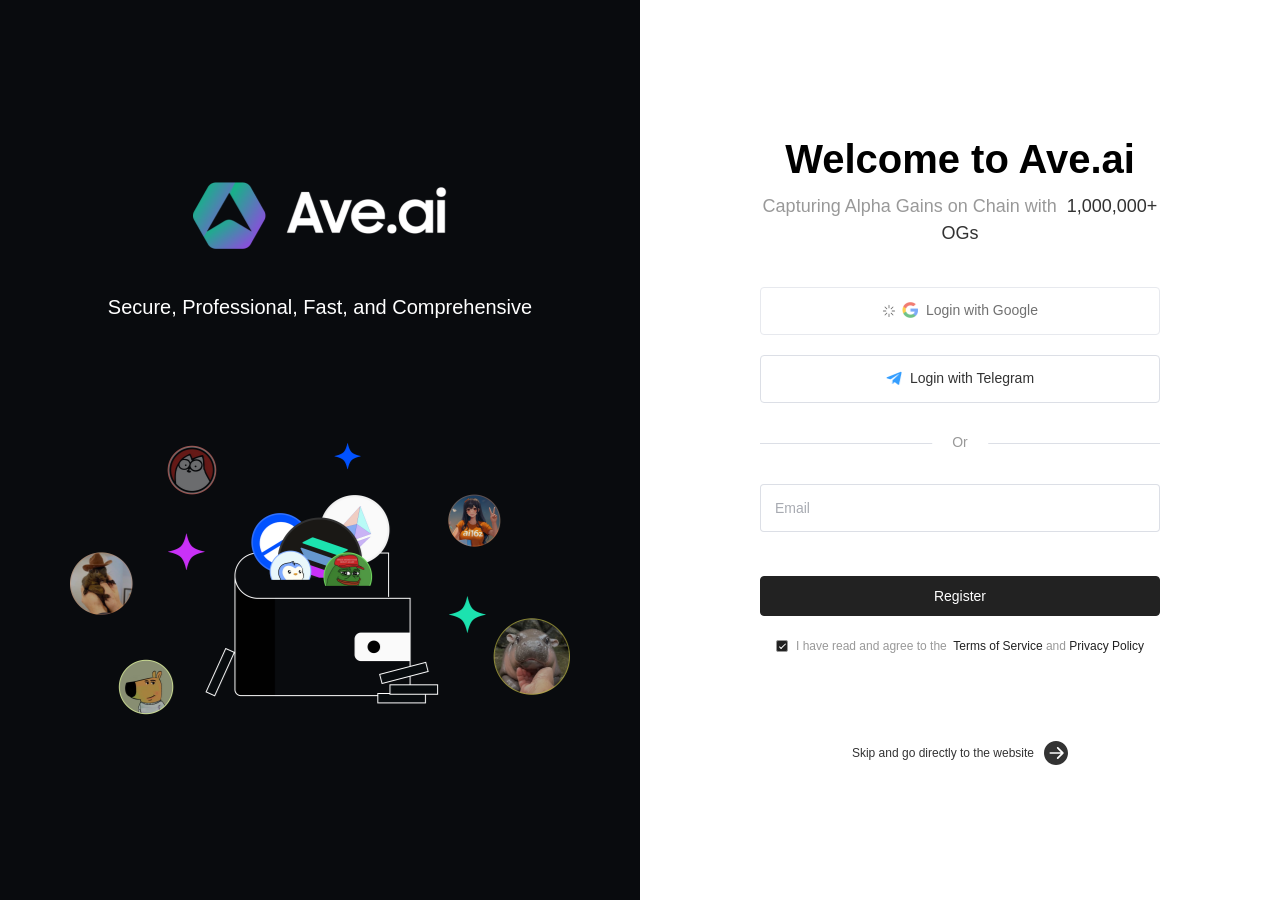
==== commit 0da8c086: "deploy" ====
--- a/index.html
+++ b/index.html
@@ -1,8 +1,6 @@
-<!doctype html><html lang="en"><head><meta charset="UTF-8"><meta name="viewport" content="width=device-width,initial-scale=1"><link rel="icon" href="/favicon.ico"><title>Ave.ai</title><meta property="og:type" content="website"/><meta property="og:url" content="https://share.ave.ai"/><meta property="og:title" content="2024 Ave.ai Global Meme Trading Championship"/><meta property="og:description" content="🚀 I'm joining the 2024 Ave.ai Global Meme Trading Championship!
-🎉 Join me now to win $10K+ prizes and a shot at 5 SOL giveaway!"/><meta property="og:image" content="https://ave.s3.ap-east-1.amazonaws.com/logo/tg-share.png"/><meta property="og:image:width" content="1200"><meta property="og:image:height" content="600"><meta property="twitter:card" content="summary_large_image"/><meta property="twitter:url" content="https://share.ave.ai"/><meta property="twitter:title" content="2024 Ave.ai Global Meme Trading Championship"/><meta property="twitter:description" content="🚀 I'm joining the 2024 Ave.ai Global Meme Trading Championship!
-🎉 Join me now to win $10K+ prizes and a shot at 5 SOL giveaway!"/><meta property="image" content="https://ave.s3.ap-east-1.amazonaws.com/logo/tg-share.png"/><meta property="fb:app_id" content="1024585522541030"><link rel="canonical" href="https://share.ave.ai"><script type="module" crossorigin src="/assets/index-028f577f.js"></script><link rel="stylesheet" href="/assets/index-99c8685c.css"><script type="module">import.meta.url;import("_").catch(()=>1);async function* g(){};if(location.protocol!="file:"){window.__vite_is_modern_browser=true}</script><script type="module">!function(){if(window.__vite_is_modern_browser)return;console.warn("vite: loading legacy chunks, syntax error above and the same error below should be ignored");var e=document.getElementById("vite-legacy-polyfill"),n=document.createElement("script");n.src=e.src,n.onload=function(){System.import(document.getElementById('vite-legacy-entry').getAttribute('data-src'))},document.body.appendChild(n)}();</script></head><body><div id="app"></div><script>(function() {
+<!doctype html><html lang="en"><head><meta charset="UTF-8"><meta name="viewport" content="width=device-width,initial-scale=1,maximum-scale=1,minimum-scale=1,viewport-fit=cover"><link rel="icon" href="/favicon.ico"><title>Ave.ai</title><meta property="og:type" content="website"/><meta property="og:url" content="https://ave.ai"/><meta property="og:title" content="Ave.ai - The Ultimate Web3 Trading Platform"/><meta property="og:description" content="Real-Time Blockchain Data, Price Alerts, Smart Money, KOL, Sniping, Copy-Trading and more."/><meta property="og:image" content="https://ave.s3.ap-east-1.amazonaws.com/logo/tg-share.png"/><meta property="og:image:width" content="1200"><meta property="og:image:height" content="600"><meta property="twitter:card" content="summary_large_image"/><meta property="twitter:url" content="https://ave.ai"/><meta property="twitter:title" content="Ave.ai - The Ultimate Web3 Trading Platform"/><meta property="twitter:description" content="Real-Time Blockchain Data, Price Alerts, Smart Money, KOL, Sniping, Copy-Trading and more."/><meta property="twitter:image" content="https://ave.s3.ap-east-1.amazonaws.com/logo/tg-share.png"/><meta property="fb:app_id" content="1024585522541030"><link rel="canonical" href="https://share.ave.ai"><script id="gsiClient" src="https://accounts.google.com/gsi/client"></script><script type="module" crossorigin src="/assets/index-643aa3df.js"></script><link rel="stylesheet" href="/assets/index-b3d237f9.css"><script type="module">import.meta.url;import("_").catch(()=>1);async function* g(){};if(location.protocol!="file:"){window.__vite_is_modern_browser=true}</script><script type="module">!function(){if(window.__vite_is_modern_browser)return;console.warn("vite: loading legacy chunks, syntax error above and the same error below should be ignored");var e=document.getElementById("vite-legacy-polyfill"),n=document.createElement("script");n.src=e.src,n.onload=function(){System.import(document.getElementById('vite-legacy-entry').getAttribute('data-src'))},document.body.appendChild(n)}();</script></head><body><div id="app"></div><script>(function() {
       const prefersDark = window.matchMedia && window.matchMedia('(prefers-color-scheme: dark)').matches
       const setting = localStorage.getItem('color-schema') || 'auto'
       if (setting === 'dark' || (prefersDark && setting !== 'light'))
         document.documentElement.classList.toggle('dark', true)
-    })()</script><script nomodule>!function(){var e=document,t=e.createElement("script");if(!("noModule"in t)&&"onbeforeload"in t){var n=!1;e.addEventListener("beforeload",(function(e){if(e.target===t)n=!0;else if(!e.target.hasAttribute("nomodule")||!n)return;e.preventDefault()}),!0),t.type="module",t.src=".",e.head.appendChild(t),t.remove()}}();</script><script nomodule crossorigin id="vite-legacy-polyfill" src="/assets/polyfills-legacy-15f99420.js"></script><script nomodule crossorigin id="vite-legacy-entry" data-src="/assets/index-legacy-3db7ebd1.js">System.import(document.getElementById('vite-legacy-entry').getAttribute('data-src'))</script></body></html>+    })()</script><script nomodule>!function(){var e=document,t=e.createElement("script");if(!("noModule"in t)&&"onbeforeload"in t){var n=!1;e.addEventListener("beforeload",(function(e){if(e.target===t)n=!0;else if(!e.target.hasAttribute("nomodule")||!n)return;e.preventDefault()}),!0),t.type="module",t.src=".",e.head.appendChild(t),t.remove()}}();</script><script nomodule crossorigin id="vite-legacy-polyfill" src="/assets/polyfills-legacy-b0ca4c51.js"></script><script nomodule crossorigin id="vite-legacy-entry" data-src="/assets/index-legacy-e4f55878.js">System.import(document.getElementById('vite-legacy-entry').getAttribute('data-src'))</script></body></html>
--- a/assets/index-b3d237f9.css
+++ b/assets/index-b3d237f9.css
@@ -0,0 +1 @@
+@charset "UTF-8";*,:before,:after{box-sizing:border-box;border-width:0;border-style:solid;border-color:#e5e7eb}html{line-height:1.5;-webkit-text-size-adjust:100%;-moz-tab-size:4;-o-tab-size:4;tab-size:4;font-family:ui-sans-serif,system-ui,-apple-system,BlinkMacSystemFont,Segoe UI,Roboto,Helvetica Neue,Arial,Noto Sans,sans-serif,"Apple Color Emoji","Segoe UI Emoji",Segoe UI Symbol,"Noto Color Emoji"}body{margin:0;line-height:inherit}hr{height:0;color:inherit;border-top-width:.02667rem}abbr:where([title]){-webkit-text-decoration:underline dotted;text-decoration:underline dotted}h1,h2,h3,h4,h5,h6{font-size:inherit;font-weight:inherit}a{color:inherit;text-decoration:inherit}b,strong{font-weight:bolder}code,kbd,samp,pre{font-family:ui-monospace,SFMono-Regular,Menlo,Monaco,Consolas,Liberation Mono,Courier New,monospace;font-size:1em}small{font-size:80%}sub,sup{font-size:75%;line-height:0;position:relative;vertical-align:baseline}sub{bottom:-.25em}sup{top:-.5em}table{text-indent:0;border-color:inherit;border-collapse:collapse}button,input,optgroup,select,textarea{font-family:inherit;font-size:100%;font-weight:inherit;line-height:inherit;color:inherit;margin:0;padding:0}button,select{text-transform:none}button,[type=button],[type=reset],[type=submit]{-webkit-appearance:button;background-color:transparent;background-image:none}:-moz-focusring{outline:auto}:-moz-ui-invalid{box-shadow:none}progress{vertical-align:baseline}::-webkit-inner-spin-button,::-webkit-outer-spin-button{height:auto}[type=search]{-webkit-appearance:textfield;outline-offset:-.05333rem}::-webkit-search-decoration{-webkit-appearance:none}::-webkit-file-upload-button{-webkit-appearance:button;font:inherit}summary{display:list-item}blockquote,dl,dd,h1,h2,h3,h4,h5,h6,hr,figure,p,pre{margin:0}fieldset{margin:0;padding:0}legend{padding:0}ol,ul,menu{list-style:none;margin:0;padding:0}textarea{resize:vertical}input::-moz-placeholder,textarea::-moz-placeholder{opacity:1;color:#9ca3af}input::placeholder,textarea::placeholder{opacity:1;color:#9ca3af}button,[role=button]{cursor:pointer}:disabled{cursor:default}img,svg,video,canvas,audio,iframe,embed,object{display:block;vertical-align:middle}img,video{max-width:100%;height:auto}[hidden]{display:none}*,:before,:after{--un-rotate:0;--un-rotate-x:0;--un-rotate-y:0;--un-rotate-z:0;--un-scale-x:1;--un-scale-y:1;--un-scale-z:1;--un-skew-x:0;--un-skew-y:0;--un-translate-x:0;--un-translate-y:0;--un-translate-z:0;--un-pan-x: ;--un-pan-y: ;--un-pinch-zoom: ;--un-scroll-snap-strictness:proximity;--un-ordinal: ;--un-slashed-zero: ;--un-numeric-figure: ;--un-numeric-spacing: ;--un-numeric-fraction: ;--un-border-spacing-x:0;--un-border-spacing-y:0;--un-ring-offset-shadow:0 0 rgba(0,0,0,0);--un-ring-shadow:0 0 rgba(0,0,0,0);--un-shadow-inset: ;--un-shadow:0 0 rgba(0,0,0,0);--un-ring-inset: ;--un-ring-offset-width:0;--un-ring-offset-color:#fff;--un-ring-width:0;--un-ring-color:rgba(147,197,253,.5);--un-blur: ;--un-brightness: ;--un-contrast: ;--un-drop-shadow: ;--un-grayscale: ;--un-hue-rotate: ;--un-invert: ;--un-saturate: ;--un-sepia: ;--un-backdrop-blur: ;--un-backdrop-brightness: ;--un-backdrop-contrast: ;--un-backdrop-grayscale: ;--un-backdrop-hue-rotate: ;--un-backdrop-invert: ;--un-backdrop-opacity: ;--un-backdrop-saturate: ;--un-backdrop-sepia: }::backdrop{--un-rotate:0;--un-rotate-x:0;--un-rotate-y:0;--un-rotate-z:0;--un-scale-x:1;--un-scale-y:1;--un-scale-z:1;--un-skew-x:0;--un-skew-y:0;--un-translate-x:0;--un-translate-y:0;--un-translate-z:0;--un-pan-x: ;--un-pan-y: ;--un-pinch-zoom: ;--un-scroll-snap-strictness:proximity;--un-ordinal: ;--un-slashed-zero: ;--un-numeric-figure: ;--un-numeric-spacing: ;--un-numeric-fraction: ;--un-border-spacing-x:0;--un-border-spacing-y:0;--un-ring-offset-shadow:0 0 rgba(0,0,0,0);--un-ring-shadow:0 0 rgba(0,0,0,0);--un-shadow-inset: ;--un-shadow:0 0 rgba(0,0,0,0);--un-ring-inset: ;--un-ring-offset-width:0;--un-ring-offset-color:#fff;--un-ring-width:0;--un-ring-color:rgba(147,197,253,.5);--un-blur: ;--un-brightness: ;--un-contrast: ;--un-drop-shadow: ;--un-grayscale: ;--un-hue-rotate: ;--un-invert: ;--un-saturate: ;--un-sepia: ;--un-backdrop-blur: ;--un-backdrop-brightness: ;--un-backdrop-contrast: ;--un-backdrop-grayscale: ;--un-backdrop-hue-rotate: ;--un-backdrop-invert: ;--un-backdrop-opacity: ;--un-backdrop-saturate: ;--un-backdrop-sepia: }@font-face{font-family:DM Mono;font-style:normal;font-weight:400;font-display:swap;src:url(https://fonts.gstatic.com/s/dmmono/v14/aFTU7PB1QTsUX8KYthSQBLyM.woff2) format("woff2");unicode-range:U+0100-02BA,U+02BD-02C5,U+02C7-02CC,U+02CE-02D7,U+02DD-02FF,U+0304,U+0308,U+0329,U+1D00-1DBF,U+1E00-1E9F,U+1EF2-1EFF,U+2020,U+20A0-20AB,U+20AD-20C0,U+2113,U+2C60-2C7F,U+A720-A7FF}@font-face{font-family:DM Mono;font-style:normal;font-weight:400;font-display:swap;src:url(https://fonts.gstatic.com/s/dmmono/v14/aFTU7PB1QTsUX8KYthqQBA.woff2) format("woff2");unicode-range:U+0000-00FF,U+0131,U+0152-0153,U+02BB-02BC,U+02C6,U+02DA,U+02DC,U+0304,U+0308,U+0329,U+2000-206F,U+20AC,U+2122,U+2191,U+2193,U+2212,U+2215,U+FEFF,U+FFFD}@font-face{font-family:DM Sans;font-style:normal;font-weight:400;font-display:swap;src:url(https://fonts.gstatic.com/s/dmsans/v15/rP2tp2ywxg089UriI5-g4vlH9VoD8CmcqZG40F9JadbnoEwAopxRR232VGM.woff2) format("woff2");unicode-range:U+0100-02BA,U+02BD-02C5,U+02C7-02CC,U+02CE-02D7,U+02DD-02FF,U+0304,U+0308,U+0329,U+1D00-1DBF,U+1E00-1E9F,U+1EF2-1EFF,U+2020,U+20A0-20AB,U+20AD-20C0,U+2113,U+2C60-2C7F,U+A720-A7FF}@font-face{font-family:DM Sans;font-style:normal;font-weight:400;font-display:swap;src:url(https://fonts.gstatic.com/s/dmsans/v15/rP2tp2ywxg089UriI5-g4vlH9VoD8CmcqZG40F9JadbnoEwAopxRSW32.woff2) format("woff2");unicode-range:U+0000-00FF,U+0131,U+0152-0153,U+02BB-02BC,U+02C6,U+02DA,U+02DC,U+0304,U+0308,U+0329,U+2000-206F,U+20AC,U+2122,U+2191,U+2193,U+2212,U+2215,U+FEFF,U+FFFD}@font-face{font-family:"DM Serif Display";font-style:normal;font-weight:400;font-display:swap;src:url(https://fonts.gstatic.com/s/dmserifdisplay/v15/-nFnOHM81r4j6k0gjAW3mujVU2B2G_5x0ujy.woff2) format("woff2");unicode-range:U+0100-02BA,U+02BD-02C5,U+02C7-02CC,U+02CE-02D7,U+02DD-02FF,U+0304,U+0308,U+0329,U+1D00-1DBF,U+1E00-1E9F,U+1EF2-1EFF,U+2020,U+20A0-20AB,U+20AD-20C0,U+2113,U+2C60-2C7F,U+A720-A7FF}@font-face{font-family:"DM Serif Display";font-style:normal;font-weight:400;font-display:swap;src:url(https://fonts.gstatic.com/s/dmserifdisplay/v15/-nFnOHM81r4j6k0gjAW3mujVU2B2G_Bx0g.woff2) format("woff2");unicode-range:U+0000-00FF,U+0131,U+0152-0153,U+02BB-02BC,U+02C6,U+02DA,U+02DC,U+0304,U+0308,U+0329,U+2000-206F,U+20AC,U+2122,U+2191,U+2193,U+2212,U+2215,U+FEFF,U+FFFD}.absolute{position:absolute}.relative{position:relative}.ml-8px{margin-left:.21333rem}.block{display:block}.inline-block{display:inline-block}.hidden{display:none}.flex{display:flex}.flex-wrap{flex-wrap:wrap}.transform{transform:translate(var(--un-translate-x)) translateY(var(--un-translate-y)) translateZ(var(--un-translate-z)) rotate(var(--un-rotate)) rotateX(var(--un-rotate-x)) rotateY(var(--un-rotate-y)) rotate(var(--un-rotate-z)) skew(var(--un-skew-x)) skewY(var(--un-skew-y)) scaleX(var(--un-scale-x)) scaleY(var(--un-scale-y)) scaleZ(var(--un-scale-z))}.border{border-width:.02667rem}.text-10px{font-size:.26667rem}.font-400{font-weight:400}.color-\#888{--un-text-opacity:1;color:rgba(136,136,136,var(--un-text-opacity))}[color~="#222222"]{--un-text-opacity:1;color:rgba(34,34,34,var(--un-text-opacity))}.underline{text-decoration-line:underline}.outline{outline-style:solid}.blur{--un-blur:blur(.21333rem);filter:var(--un-blur) var(--un-brightness) var(--un-contrast) var(--un-drop-shadow) var(--un-grayscale) var(--un-hue-rotate) var(--un-invert) var(--un-saturate) var(--un-sepia)}[placeholder~="$t("]::-moz-placeholder{color:var(--t\()}[placeholder~="$t("]::placeholder{color:var(--t\()}:root{--el-color-white:#ffffff;--el-color-black:#000000;--el-color-primary-rgb:64,158,255;--el-color-success-rgb:103,194,58;--el-color-warning-rgb:230,162,60;--el-color-danger-rgb:245,108,108;--el-color-error-rgb:245,108,108;--el-color-info-rgb:144,147,153;--el-font-size-extra-large:.53333rem;--el-font-size-large:.48rem;--el-font-size-medium:.42667rem;--el-font-size-base:.37333rem;--el-font-size-small:.34667rem;--el-font-size-extra-small:.32rem;--el-font-family:"Helvetica Neue",Helvetica,"PingFang SC","Hiragino Sans GB","Microsoft YaHei","微软雅黑",Arial,sans-serif;--el-font-weight-primary:500;--el-font-line-height-primary:.64rem;--el-index-normal:1;--el-index-top:1000;--el-index-popper:2000;--el-border-radius-base:.10667rem;--el-border-radius-small:.05333rem;--el-border-radius-round:.53333rem;--el-border-radius-circle:100%;--el-transition-duration:.3s;--el-transition-duration-fast:.2s;--el-transition-function-ease-in-out-bezier:cubic-bezier(.645,.045,.355,1);--el-transition-function-fast-bezier:cubic-bezier(.23,1,.32,1);--el-transition-all:all var(--el-transition-duration) var(--el-transition-function-ease-in-out-bezier);--el-transition-fade:opacity var(--el-transition-duration) var(--el-transition-function-fast-bezier);--el-transition-md-fade:transform var(--el-transition-duration) var(--el-transition-function-fast-bezier),opacity var(--el-transition-duration) var(--el-transition-function-fast-bezier);--el-transition-fade-linear:opacity var(--el-transition-duration-fast) linear;--el-transition-border:border-color var(--el-transition-duration-fast) var(--el-transition-function-ease-in-out-bezier);--el-transition-box-shadow:box-shadow var(--el-transition-duration-fast) var(--el-transition-function-ease-in-out-bezier);--el-transition-color:color var(--el-transition-duration-fast) var(--el-transition-function-ease-in-out-bezier);--el-component-size-large:1.06667rem;--el-component-size:.85333rem;--el-component-size-small:.64rem;color-scheme:light;--el-color-primary:#409eff;--el-color-primary-light-3:rgb(121.3,187.1,255);--el-color-primary-light-5:rgb(159.5,206.5,255);--el-color-primary-light-7:rgb(197.7,225.9,255);--el-color-primary-light-8:rgb(216.8,235.6,255);--el-color-primary-light-9:rgb(235.9,245.3,255);--el-color-primary-dark-2:rgb(51.2,126.4,204);--el-color-success:#67c23a;--el-color-success-light-3:rgb(148.6,212.3,117.1);--el-color-success-light-5:rgb(179,224.5,156.5);--el-color-success-light-7:rgb(209.4,236.7,195.9);--el-color-success-light-8:rgb(224.6,242.8,215.6);--el-color-success-light-9:rgb(239.8,248.9,235.3);--el-color-success-dark-2:rgb(82.4,155.2,46.4);--el-color-warning:#e6a23c;--el-color-warning-light-3:rgb(237.5,189.9,118.5);--el-color-warning-light-5:rgb(242.5,208.5,157.5);--el-color-warning-light-7:rgb(247.5,227.1,196.5);--el-color-warning-light-8:rgb(250,236.4,216);--el-color-warning-light-9:rgb(252.5,245.7,235.5);--el-color-warning-dark-2:rgb(184,129.6,48);--el-color-danger:#f56c6c;--el-color-danger-light-3:rgb(248,152.1,152.1);--el-color-danger-light-5:rgb(250,181.5,181.5);--el-color-danger-light-7:rgb(252,210.9,210.9);--el-color-danger-light-8:rgb(253,225.6,225.6);--el-color-danger-light-9:rgb(254,240.3,240.3);--el-color-danger-dark-2:rgb(196,86.4,86.4);--el-color-error:#f56c6c;--el-color-error-light-3:rgb(248,152.1,152.1);--el-color-error-light-5:rgb(250,181.5,181.5);--el-color-error-light-7:rgb(252,210.9,210.9);--el-color-error-light-8:rgb(253,225.6,225.6);--el-color-error-light-9:rgb(254,240.3,240.3);--el-color-error-dark-2:rgb(196,86.4,86.4);--el-color-info:#909399;--el-color-info-light-3:rgb(177.3,179.4,183.6);--el-color-info-light-5:rgb(199.5,201,204);--el-color-info-light-7:rgb(221.7,222.6,224.4);--el-color-info-light-8:rgb(232.8,233.4,234.6);--el-color-info-light-9:rgb(243.9,244.2,244.8);--el-color-info-dark-2:rgb(115.2,117.6,122.4);--el-bg-color:#ffffff;--el-bg-color-page:#f2f3f5;--el-bg-color-overlay:#ffffff;--el-text-color-primary:#303133;--el-text-color-regular:#606266;--el-text-color-secondary:#909399;--el-text-color-placeholder:#a8abb2;--el-text-color-disabled:#c0c4cc;--el-border-color:#dcdfe6;--el-border-color-light:#e4e7ed;--el-border-color-lighter:#ebeef5;--el-border-color-extra-light:#f2f6fc;--el-border-color-dark:#d4d7de;--el-border-color-darker:#cdd0d6;--el-fill-color:#f0f2f5;--el-fill-color-light:#f5f7fa;--el-fill-color-lighter:#fafafa;--el-fill-color-extra-light:#fafcff;--el-fill-color-dark:#ebedf0;--el-fill-color-darker:#e6e8eb;--el-fill-color-blank:#ffffff;--el-box-shadow:0 .32rem .85333rem .10667rem rgba(0,0,0,.04),0 .21333rem .53333rem rgba(0,0,0,.08);--el-box-shadow-light:0 0 .32rem rgba(0,0,0,.12);--el-box-shadow-lighter:0 0 .16rem rgba(0,0,0,.12);--el-box-shadow-dark:0 .42667rem 1.28rem .42667rem rgba(0,0,0,.08),0 .32rem .85333rem rgba(0,0,0,.12),0 .21333rem .42667rem -.21333rem rgba(0,0,0,.16);--el-disabled-bg-color:var(--el-fill-color-light);--el-disabled-text-color:var(--el-text-color-placeholder);--el-disabled-border-color:var(--el-border-color-light);--el-overlay-color:rgba(0,0,0,.8);--el-overlay-color-light:rgba(0,0,0,.7);--el-overlay-color-lighter:rgba(0,0,0,.5);--el-mask-color:rgba(255,255,255,.9);--el-mask-color-extra-light:rgba(255,255,255,.3);--el-border-width:.02667rem;--el-border-style:solid;--el-border-color-hover:var(--el-text-color-disabled);--el-border:var(--el-border-width) var(--el-border-style) var(--el-border-color);--el-svg-monochrome-grey:var(--el-border-color)}.fade-in-linear-enter-active,.fade-in-linear-leave-active{transition:var(--el-transition-fade-linear)}.fade-in-linear-enter-from,.fade-in-linear-leave-to{opacity:0}.el-fade-in-linear-enter-active,.el-fade-in-linear-leave-active{transition:var(--el-transition-fade-linear)}.el-fade-in-linear-enter-from,.el-fade-in-linear-leave-to{opacity:0}.el-fade-in-enter-active,.el-fade-in-leave-active{transition:all var(--el-transition-duration) cubic-bezier(.55,0,.1,1)}.el-fade-in-enter-from,.el-fade-in-leave-active{opacity:0}.el-zoom-in-center-enter-active,.el-zoom-in-center-leave-active{transition:all var(--el-transition-duration) cubic-bezier(.55,0,.1,1)}.el-zoom-in-center-enter-from,.el-zoom-in-center-leave-active{opacity:0;transform:scaleX(0)}.el-zoom-in-top-enter-active,.el-zoom-in-top-leave-active{opacity:1;transform:scaleY(1);transform-origin:center top;transition:var(--el-transition-md-fade)}.el-zoom-in-top-enter-active[data-popper-placement^=top],.el-zoom-in-top-leave-active[data-popper-placement^=top]{transform-origin:center bottom}.el-zoom-in-top-enter-from,.el-zoom-in-top-leave-active{opacity:0;transform:scaleY(0)}.el-zoom-in-bottom-enter-active,.el-zoom-in-bottom-leave-active{opacity:1;transform:scaleY(1);transform-origin:center bottom;transition:var(--el-transition-md-fade)}.el-zoom-in-bottom-enter-from,.el-zoom-in-bottom-leave-active{opacity:0;transform:scaleY(0)}.el-zoom-in-left-enter-active,.el-zoom-in-left-leave-active{opacity:1;transform:scale(1);transform-origin:top left;transition:var(--el-transition-md-fade)}.el-zoom-in-left-enter-from,.el-zoom-in-left-leave-active{opacity:0;transform:scale(.45)}.collapse-transition{transition:var(--el-transition-duration) height ease-in-out,var(--el-transition-duration) padding-top ease-in-out,var(--el-transition-duration) padding-bottom ease-in-out}.el-collapse-transition-enter-active,.el-collapse-transition-leave-active{transition:var(--el-transition-duration) max-height ease-in-out,var(--el-transition-duration) padding-top ease-in-out,var(--el-transition-duration) padding-bottom ease-in-out}.horizontal-collapse-transition{transition:var(--el-transition-duration) width ease-in-out,var(--el-transition-duration) padding-left ease-in-out,var(--el-transition-duration) padding-right ease-in-out}.el-list-enter-active,.el-list-leave-active{transition:all 1s}.el-list-enter-from,.el-list-leave-to{opacity:0;transform:translateY(-.8rem)}.el-list-leave-active{position:absolute!important}.el-opacity-transition{transition:opacity var(--el-transition-duration) cubic-bezier(.55,0,.1,1)}.el-icon-loading{animation:rotating 2s linear infinite}.el-icon--right{margin-left:.13333rem}.el-icon--left{margin-right:.13333rem}@keyframes rotating{0%{transform:rotate(0)}to{transform:rotate(1turn)}}.el-icon{--color:inherit;align-items:center;display:inline-flex;height:1em;justify-content:center;line-height:1em;position:relative;width:1em;fill:currentColor;color:var(--color);font-size:inherit}.el-icon.is-loading{animation:rotating 2s linear infinite}.el-icon svg{height:1em;width:1em}.el-result{--el-result-padding:1.06667rem .8rem;--el-result-icon-font-size:1.70667rem;--el-result-title-font-size:.53333rem;--el-result-title-margin-top:.53333rem;--el-result-subtitle-margin-top:.26667rem;--el-result-extra-margin-top:.8rem;align-items:center;box-sizing:border-box;display:flex;flex-direction:column;justify-content:center;padding:var(--el-result-padding);text-align:center}.el-result__icon svg{height:var(--el-result-icon-font-size);width:var(--el-result-icon-font-size)}.el-result__title{margin-top:var(--el-result-title-margin-top)}.el-result__title p{color:var(--el-text-color-primary);font-size:var(--el-result-title-font-size);line-height:1.3;margin:0}.el-result__subtitle{margin-top:var(--el-result-subtitle-margin-top)}.el-result__subtitle p{color:var(--el-text-color-regular);font-size:var(--el-font-size-base);line-height:1.3;margin:0}.el-result__extra{margin-top:var(--el-result-extra-margin-top)}.el-result .icon-primary{--el-result-color:var(--el-color-primary);color:var(--el-result-color)}.el-result .icon-success{--el-result-color:var(--el-color-success);color:var(--el-result-color)}.el-result .icon-warning{--el-result-color:var(--el-color-warning);color:var(--el-result-color)}.el-result .icon-danger{--el-result-color:var(--el-color-danger);color:var(--el-result-color)}.el-result .icon-error{--el-result-color:var(--el-color-error);color:var(--el-result-color)}.el-result .icon-info{--el-result-color:var(--el-color-info);color:var(--el-result-color)}.el-form{--el-form-label-font-size:var(--el-font-size-base);--el-form-inline-content-width:5.86667rem}.el-form--inline .el-form-item{display:inline-flex;margin-right:.85333rem;vertical-align:middle}.el-form--inline.el-form--label-top{display:flex;flex-wrap:wrap}.el-form--inline.el-form--label-top .el-form-item{display:block}.el-form-item{display:flex;--font-size:.37333rem;margin-bottom:.48rem}.el-form-item .el-form-item{margin-bottom:0}.el-form-item .el-input__validateIcon{display:none}.el-form-item--large{--font-size:.37333rem;--el-form-label-font-size:var(--font-size);margin-bottom:.58667rem}.el-form-item--large .el-form-item__label{height:1.06667rem;line-height:1.06667rem}.el-form-item--large .el-form-item__content{line-height:1.06667rem}.el-form-item--large .el-form-item__error{padding-top:.10667rem}.el-form-item--default{--font-size:.37333rem;--el-form-label-font-size:var(--font-size);margin-bottom:.48rem}.el-form-item--default .el-form-item__label{height:.85333rem;line-height:.85333rem}.el-form-item--default .el-form-item__content{line-height:.85333rem}.el-form-item--default .el-form-item__error{padding-top:.05333rem}.el-form-item--small{--font-size:.32rem;--el-form-label-font-size:var(--font-size);margin-bottom:.48rem}.el-form-item--small .el-form-item__label{height:.64rem;line-height:.64rem}.el-form-item--small .el-form-item__content{line-height:.64rem}.el-form-item--small .el-form-item__error{padding-top:.05333rem}.el-form-item--label-left .el-form-item__label{justify-content:flex-start}.el-form-item--label-top{display:block}.el-form-item--label-top .el-form-item__label{display:inline-block;height:auto;line-height:.58667rem;margin-bottom:.21333rem;text-align:left;vertical-align:middle}.el-form-item__label-wrap{display:flex}.el-form-item__label{align-items:flex-start;box-sizing:border-box;color:var(--el-text-color-regular);display:inline-flex;flex:0 0 auto;font-size:var(--el-form-label-font-size);height:.85333rem;justify-content:flex-end;line-height:.85333rem;padding:0 .32rem 0 0}.el-form-item__content{align-items:center;display:flex;flex:1;flex-wrap:wrap;font-size:var(--font-size);line-height:.85333rem;min-width:0;position:relative}.el-form-item__content .el-input-group{vertical-align:top}.el-form-item__error{color:var(--el-color-danger);font-size:.32rem;left:0;line-height:1;padding-top:.05333rem;position:absolute;top:100%}.el-form-item__error--inline{display:inline-block;left:auto;margin-left:.26667rem;position:relative;top:auto}.el-form-item.is-required:not(.is-no-asterisk).asterisk-left>.el-form-item__label-wrap>.el-form-item__label:before,.el-form-item.is-required:not(.is-no-asterisk).asterisk-left>.el-form-item__label:before{color:var(--el-color-danger);content:"*";margin-right:.10667rem}.el-form-item.is-required:not(.is-no-asterisk).asterisk-right>.el-form-item__label-wrap>.el-form-item__label:after,.el-form-item.is-required:not(.is-no-asterisk).asterisk-right>.el-form-item__label:after{color:var(--el-color-danger);content:"*";margin-left:.10667rem}.el-form-item.is-error .el-input-tag__wrapper,.el-form-item.is-error .el-input-tag__wrapper.is-focus,.el-form-item.is-error .el-input-tag__wrapper:focus,.el-form-item.is-error .el-input-tag__wrapper:hover,.el-form-item.is-error .el-input__wrapper,.el-form-item.is-error .el-input__wrapper.is-focus,.el-form-item.is-error .el-input__wrapper:focus,.el-form-item.is-error .el-input__wrapper:hover,.el-form-item.is-error .el-select__wrapper,.el-form-item.is-error .el-select__wrapper.is-focus,.el-form-item.is-error .el-select__wrapper:focus,.el-form-item.is-error .el-select__wrapper:hover,.el-form-item.is-error .el-textarea__inner,.el-form-item.is-error .el-textarea__inner.is-focus,.el-form-item.is-error .el-textarea__inner:focus,.el-form-item.is-error .el-textarea__inner:hover{box-shadow:0 0 0 .02667rem var(--el-color-danger) inset}.el-form-item.is-error .el-input-group__append .el-input__wrapper,.el-form-item.is-error .el-input-group__prepend .el-input__wrapper{box-shadow:inset 0 0 0 .02667rem transparent}.el-form-item.is-error .el-input-group__append .el-input__validateIcon,.el-form-item.is-error .el-input-group__prepend .el-input__validateIcon{display:none}.el-form-item.is-error .el-input__validateIcon{color:var(--el-color-danger)}.el-form-item--feedback .el-input__validateIcon{display:inline-flex}.el-checkbox{--el-checkbox-font-size:.37333rem;--el-checkbox-font-weight:var(--el-font-weight-primary);--el-checkbox-text-color:var(--el-text-color-regular);--el-checkbox-input-height:.37333rem;--el-checkbox-input-width:.37333rem;--el-checkbox-border-radius:var(--el-border-radius-small);--el-checkbox-bg-color:var(--el-fill-color-blank);--el-checkbox-input-border:var(--el-border);--el-checkbox-disabled-border-color:var(--el-border-color);--el-checkbox-disabled-input-fill:var(--el-fill-color-light);--el-checkbox-disabled-icon-color:var(--el-text-color-placeholder);--el-checkbox-disabled-checked-input-fill:var(--el-border-color-extra-light);--el-checkbox-disabled-checked-input-border-color:var(--el-border-color);--el-checkbox-disabled-checked-icon-color:var(--el-text-color-placeholder);--el-checkbox-checked-text-color:var(--el-color-primary);--el-checkbox-checked-input-border-color:var(--el-color-primary);--el-checkbox-checked-bg-color:var(--el-color-primary);--el-checkbox-checked-icon-color:var(--el-color-white);--el-checkbox-input-border-color-hover:var(--el-color-primary);align-items:center;color:var(--el-checkbox-text-color);cursor:pointer;display:inline-flex;font-size:var(--el-font-size-base);font-weight:var(--el-checkbox-font-weight);height:var(--el-checkbox-height,32px);margin-right:.8rem;position:relative;-webkit-user-select:none;user-select:none;white-space:nowrap}.el-checkbox.is-disabled{cursor:not-allowed}.el-checkbox.is-bordered{border:var(--el-border);border-radius:var(--el-border-radius-base);box-sizing:border-box;padding:0 .4rem 0 .24rem}.el-checkbox.is-bordered.is-checked{border-color:var(--el-color-primary)}.el-checkbox.is-bordered.is-disabled{border-color:var(--el-border-color-lighter)}.el-checkbox.is-bordered.el-checkbox--large{border-radius:var(--el-border-radius-base);padding:0 .50667rem 0 .29333rem}.el-checkbox.is-bordered.el-checkbox--large .el-checkbox__label{font-size:var(--el-font-size-base)}.el-checkbox.is-bordered.el-checkbox--large .el-checkbox__inner{height:.37333rem;width:.37333rem}.el-checkbox.is-bordered.el-checkbox--small{border-radius:calc(var(--el-border-radius-base) - .02667rem);padding:0 .29333rem 0 .18667rem}.el-checkbox.is-bordered.el-checkbox--small .el-checkbox__label{font-size:.32rem}.el-checkbox.is-bordered.el-checkbox--small .el-checkbox__inner{height:.32rem;width:.32rem}.el-checkbox.is-bordered.el-checkbox--small .el-checkbox__inner:after{height:.16rem;width:.05333rem}.el-checkbox input:focus-visible+.el-checkbox__inner{border-radius:var(--el-checkbox-border-radius);outline:.05333rem solid var(--el-checkbox-input-border-color-hover);outline-offset:.02667rem}.el-checkbox__input{cursor:pointer;display:inline-flex;outline:none;position:relative;white-space:nowrap}.el-checkbox__input.is-disabled .el-checkbox__inner{background-color:var(--el-checkbox-disabled-input-fill);border-color:var(--el-checkbox-disabled-border-color);cursor:not-allowed}.el-checkbox__input.is-disabled .el-checkbox__inner:after{border-color:var(--el-checkbox-disabled-icon-color);cursor:not-allowed}.el-checkbox__input.is-disabled.is-checked .el-checkbox__inner{background-color:var(--el-checkbox-disabled-checked-input-fill);border-color:var(--el-checkbox-disabled-checked-input-border-color)}.el-checkbox__input.is-disabled.is-checked .el-checkbox__inner:after{border-color:var(--el-checkbox-disabled-checked-icon-color)}.el-checkbox__input.is-disabled.is-indeterminate .el-checkbox__inner{background-color:var(--el-checkbox-disabled-checked-input-fill);border-color:var(--el-checkbox-disabled-checked-input-border-color)}.el-checkbox__input.is-disabled.is-indeterminate .el-checkbox__inner:before{background-color:var(--el-checkbox-disabled-checked-icon-color);border-color:var(--el-checkbox-disabled-checked-icon-color)}.el-checkbox__input.is-disabled+span.el-checkbox__label{color:var(--el-disabled-text-color);cursor:not-allowed}.el-checkbox__input.is-checked .el-checkbox__inner{background-color:var(--el-checkbox-checked-bg-color);border-color:var(--el-checkbox-checked-input-border-color)}.el-checkbox__input.is-checked .el-checkbox__inner:after{border-color:var(--el-checkbox-checked-icon-color);transform:rotate(45deg) scaleY(1)}.el-checkbox__input.is-checked+.el-checkbox__label{color:var(--el-checkbox-checked-text-color)}.el-checkbox__input.is-focus:not(.is-checked) .el-checkbox__original:not(:focus-visible){border-color:var(--el-checkbox-input-border-color-hover)}.el-checkbox__input.is-indeterminate .el-checkbox__inner{background-color:var(--el-checkbox-checked-bg-color);border-color:var(--el-checkbox-checked-input-border-color)}.el-checkbox__input.is-indeterminate .el-checkbox__inner:before{background-color:var(--el-checkbox-checked-icon-color);content:"";display:block;height:.05333rem;left:0;position:absolute;right:0;top:.13333rem;transform:scale(.5)}.el-checkbox__input.is-indeterminate .el-checkbox__inner:after{display:none}.el-checkbox__inner{background-color:var(--el-checkbox-bg-color);border:var(--el-checkbox-input-border);border-radius:var(--el-checkbox-border-radius);box-sizing:border-box;display:inline-block;height:var(--el-checkbox-input-height);position:relative;transition:border-color .25s cubic-bezier(.71,-.46,.29,1.46),background-color .25s cubic-bezier(.71,-.46,.29,1.46),outline .25s cubic-bezier(.71,-.46,.29,1.46);width:var(--el-checkbox-input-width);z-index:var(--el-index-normal)}.el-checkbox__inner:hover{border-color:var(--el-checkbox-input-border-color-hover)}.el-checkbox__inner:after{border:.02667rem solid transparent;border-left:0;border-top:0;box-sizing:content-box;content:"";height:.18667rem;left:.10667rem;position:absolute;top:.02667rem;transform:rotate(45deg) scaleY(0);transform-origin:center;transition:transform .15s ease-in .05s;width:.08rem}.el-checkbox__original{height:0;margin:0;opacity:0;outline:none;position:absolute;width:0;z-index:-1}.el-checkbox__label{display:inline-block;font-size:var(--el-checkbox-font-size);line-height:1;padding-left:.21333rem}.el-checkbox.el-checkbox--large{height:1.06667rem}.el-checkbox.el-checkbox--large .el-checkbox__label{font-size:.37333rem}.el-checkbox.el-checkbox--large .el-checkbox__inner{height:.37333rem;width:.37333rem}.el-checkbox.el-checkbox--small{height:.64rem}.el-checkbox.el-checkbox--small .el-checkbox__label{font-size:.32rem}.el-checkbox.el-checkbox--small .el-checkbox__inner{height:.32rem;width:.32rem}.el-checkbox.el-checkbox--small .el-checkbox__input.is-indeterminate .el-checkbox__inner:before{top:.10667rem}.el-checkbox.el-checkbox--small .el-checkbox__inner:after{height:.16rem;width:.05333rem}.el-checkbox:last-of-type{margin-right:0}.el-link{--el-link-font-size:var(--el-font-size-base);--el-link-font-weight:var(--el-font-weight-primary);--el-link-text-color:var(--el-text-color-regular);--el-link-hover-text-color:var(--el-color-primary);--el-link-disabled-text-color:var(--el-text-color-placeholder);align-items:center;color:var(--el-link-text-color);cursor:pointer;display:inline-flex;flex-direction:row;font-size:var(--el-link-font-size);font-weight:var(--el-link-font-weight);justify-content:center;outline:none;padding:0;position:relative;text-decoration:none;vertical-align:middle}.el-link:hover{color:var(--el-link-hover-text-color)}.el-link.is-underline:hover:after{border-bottom:.02667rem solid var(--el-link-hover-text-color);bottom:0;content:"";height:0;left:0;position:absolute;right:0}.el-link.is-disabled{color:var(--el-link-disabled-text-color);cursor:not-allowed}.el-link [class*=el-icon-]+span{margin-left:.13333rem}.el-link.el-link--default:after{border-color:var(--el-link-hover-text-color)}.el-link__inner{align-items:center;display:inline-flex;justify-content:center}.el-link.el-link--primary{--el-link-text-color:var(--el-color-primary);--el-link-hover-text-color:var(--el-color-primary-light-3);--el-link-disabled-text-color:var(--el-color-primary-light-5)}.el-link.el-link--primary.is-underline:hover:after,.el-link.el-link--primary:after{border-color:var(--el-link-text-color)}.el-link.el-link--success{--el-link-text-color:var(--el-color-success);--el-link-hover-text-color:var(--el-color-success-light-3);--el-link-disabled-text-color:var(--el-color-success-light-5)}.el-link.el-link--success.is-underline:hover:after,.el-link.el-link--success:after{border-color:var(--el-link-text-color)}.el-link.el-link--warning{--el-link-text-color:var(--el-color-warning);--el-link-hover-text-color:var(--el-color-warning-light-3);--el-link-disabled-text-color:var(--el-color-warning-light-5)}.el-link.el-link--warning.is-underline:hover:after,.el-link.el-link--warning:after{border-color:var(--el-link-text-color)}.el-link.el-link--danger{--el-link-text-color:var(--el-color-danger);--el-link-hover-text-color:var(--el-color-danger-light-3);--el-link-disabled-text-color:var(--el-color-danger-light-5)}.el-link.el-link--danger.is-underline:hover:after,.el-link.el-link--danger:after{border-color:var(--el-link-text-color)}.el-link.el-link--error{--el-link-text-color:var(--el-color-error);--el-link-hover-text-color:var(--el-color-error-light-3);--el-link-disabled-text-color:var(--el-color-error-light-5)}.el-link.el-link--error.is-underline:hover:after,.el-link.el-link--error:after{border-color:var(--el-link-text-color)}.el-link.el-link--info{--el-link-text-color:var(--el-color-info);--el-link-hover-text-color:var(--el-color-info-light-3);--el-link-disabled-text-color:var(--el-color-info-light-5)}.el-link.el-link--info.is-underline:hover:after,.el-link.el-link--info:after{border-color:var(--el-link-text-color)}.el-textarea{--el-input-text-color:var(--el-text-color-regular);--el-input-border:var(--el-border);--el-input-hover-border:var(--el-border-color-hover);--el-input-focus-border:var(--el-color-primary);--el-input-transparent-border:0 0 0 .02667rem transparent inset;--el-input-border-color:var(--el-border-color);--el-input-border-radius:var(--el-border-radius-base);--el-input-bg-color:var(--el-fill-color-blank);--el-input-icon-color:var(--el-text-color-placeholder);--el-input-placeholder-color:var(--el-text-color-placeholder);--el-input-hover-border-color:var(--el-border-color-hover);--el-input-clear-hover-color:var(--el-text-color-secondary);--el-input-focus-border-color:var(--el-color-primary);--el-input-width:100%;display:inline-block;font-size:var(--el-font-size-base);position:relative;vertical-align:bottom;width:100%}.el-textarea__inner{-webkit-appearance:none;background-color:var(--el-input-bg-color,var(--el-fill-color-blank));background-image:none;border:none;border-radius:var(--el-input-border-radius,var(--el-border-radius-base));box-shadow:0 0 0 .02667rem var(--el-input-border-color,var(--el-border-color)) inset;box-sizing:border-box;color:var(--el-input-text-color,var(--el-text-color-regular));display:block;font-family:inherit;font-size:inherit;line-height:1.5;padding:.13333rem .29333rem;position:relative;resize:vertical;transition:var(--el-transition-box-shadow);width:100%}.el-textarea__inner::placeholder{color:var(--el-input-placeholder-color,var(--el-text-color-placeholder))}.el-textarea__inner:hover{box-shadow:0 0 0 .02667rem var(--el-input-hover-border-color) inset}.el-textarea__inner:focus{box-shadow:0 0 0 .02667rem var(--el-input-focus-border-color) inset;outline:none}.el-textarea .el-input__count{background:var(--el-fill-color-blank);bottom:.13333rem;color:var(--el-color-info);font-size:.32rem;line-height:.37333rem;position:absolute;right:.26667rem}.el-textarea.is-disabled .el-textarea__inner{background-color:var(--el-disabled-bg-color);box-shadow:0 0 0 .02667rem var(--el-disabled-border-color) inset;color:var(--el-disabled-text-color);cursor:not-allowed}.el-textarea.is-disabled .el-textarea__inner::placeholder{color:var(--el-text-color-placeholder)}.el-textarea.is-exceed .el-textarea__inner{box-shadow:0 0 0 .02667rem var(--el-color-danger) inset}.el-textarea.is-exceed .el-input__count{color:var(--el-color-danger)}.el-input{--el-input-text-color:var(--el-text-color-regular);--el-input-border:var(--el-border);--el-input-hover-border:var(--el-border-color-hover);--el-input-focus-border:var(--el-color-primary);--el-input-transparent-border:0 0 0 .02667rem transparent inset;--el-input-border-color:var(--el-border-color);--el-input-border-radius:var(--el-border-radius-base);--el-input-bg-color:var(--el-fill-color-blank);--el-input-icon-color:var(--el-text-color-placeholder);--el-input-placeholder-color:var(--el-text-color-placeholder);--el-input-hover-border-color:var(--el-border-color-hover);--el-input-clear-hover-color:var(--el-text-color-secondary);--el-input-focus-border-color:var(--el-color-primary);--el-input-width:100%;--el-input-height:var(--el-component-size);box-sizing:border-box;display:inline-flex;font-size:var(--el-font-size-base);line-height:var(--el-input-height);position:relative;vertical-align:middle;width:var(--el-input-width)}.el-input::-webkit-scrollbar{width:.16rem;z-index:11}.el-input::-webkit-scrollbar:horizontal{height:.16rem}.el-input::-webkit-scrollbar-thumb{background:var(--el-text-color-disabled);border-radius:.13333rem;width:.16rem}.el-input::-webkit-scrollbar-corner,.el-input::-webkit-scrollbar-track{background:var(--el-fill-color-blank)}.el-input::-webkit-scrollbar-track-piece{background:var(--el-fill-color-blank);width:.16rem}.el-input .el-input__clear,.el-input .el-input__password{color:var(--el-input-icon-color);cursor:pointer;font-size:.37333rem}.el-input .el-input__clear:hover,.el-input .el-input__password:hover{color:var(--el-input-clear-hover-color)}.el-input .el-input__count{align-items:center;color:var(--el-color-info);display:inline-flex;font-size:.32rem;height:100%}.el-input .el-input__count .el-input__count-inner{background:var(--el-fill-color-blank);display:inline-block;line-height:normal;padding-left:.21333rem}.el-input__wrapper{align-items:center;background-color:var(--el-input-bg-color,var(--el-fill-color-blank));background-image:none;border-radius:var(--el-input-border-radius,var(--el-border-radius-base));box-shadow:0 0 0 .02667rem var(--el-input-border-color,var(--el-border-color)) inset;cursor:text;display:inline-flex;flex-grow:1;justify-content:center;padding:.02667rem .29333rem;transform:translateZ(0);transition:var(--el-transition-box-shadow)}.el-input__wrapper:hover{box-shadow:0 0 0 .02667rem var(--el-input-hover-border-color) inset}.el-input__wrapper.is-focus{box-shadow:0 0 0 .02667rem var(--el-input-focus-border-color) inset}.el-input__inner{--el-input-inner-height:calc(var(--el-input-height, 32px) - .05333rem);-webkit-appearance:none;background:none;border:none;box-sizing:border-box;color:var(--el-input-text-color,var(--el-text-color-regular));flex-grow:1;font-size:inherit;height:var(--el-input-inner-height);line-height:var(--el-input-inner-height);outline:none;padding:0;width:100%}.el-input__inner:focus{outline:none}.el-input__inner::placeholder{color:var(--el-input-placeholder-color,var(--el-text-color-placeholder))}.el-input__inner[type=password]::-ms-reveal{display:none}.el-input__inner[type=number]{line-height:1}.el-input__prefix{color:var(--el-input-icon-color,var(--el-text-color-placeholder));display:inline-flex;flex-shrink:0;flex-wrap:nowrap;height:100%;pointer-events:none;text-align:center;transition:all var(--el-transition-duration);white-space:nowrap}.el-input__prefix-inner{align-items:center;display:inline-flex;justify-content:center;pointer-events:all}.el-input__prefix-inner>:last-child{margin-right:.21333rem}.el-input__prefix-inner>:first-child,.el-input__prefix-inner>:first-child.el-input__icon{margin-left:0}.el-input__suffix{color:var(--el-input-icon-color,var(--el-text-color-placeholder));display:inline-flex;flex-shrink:0;flex-wrap:nowrap;height:100%;pointer-events:none;text-align:center;transition:all var(--el-transition-duration);white-space:nowrap}.el-input__suffix-inner{align-items:center;display:inline-flex;justify-content:center;pointer-events:all}.el-input__suffix-inner>:first-child{margin-left:.21333rem}.el-input .el-input__icon{align-items:center;display:flex;height:inherit;justify-content:center;line-height:inherit;margin-left:.21333rem;transition:all var(--el-transition-duration)}.el-input__validateIcon{pointer-events:none}.el-input.is-active .el-input__wrapper{box-shadow:0 0 0 .02667rem var(--el-input-focus-color, ) inset}.el-input.is-disabled{cursor:not-allowed}.el-input.is-disabled .el-input__wrapper{background-color:var(--el-disabled-bg-color);box-shadow:0 0 0 .02667rem var(--el-disabled-border-color) inset;cursor:not-allowed}.el-input.is-disabled .el-input__inner{color:var(--el-disabled-text-color);-webkit-text-fill-color:var(--el-disabled-text-color);cursor:not-allowed}.el-input.is-disabled .el-input__inner::placeholder{color:var(--el-text-color-placeholder)}.el-input.is-disabled .el-input__icon{cursor:not-allowed}.el-input.is-exceed .el-input__wrapper{box-shadow:0 0 0 .02667rem var(--el-color-danger) inset}.el-input.is-exceed .el-input__suffix .el-input__count{color:var(--el-color-danger)}.el-input--large{--el-input-height:var(--el-component-size-large);font-size:.37333rem}.el-input--large .el-input__wrapper{padding:.02667rem .4rem}.el-input--large .el-input__inner{--el-input-inner-height:calc(var(--el-input-height, 40px) - .05333rem)}.el-input--small{--el-input-height:var(--el-component-size-small);font-size:.32rem}.el-input--small .el-input__wrapper{padding:.02667rem .18667rem}.el-input--small .el-input__inner{--el-input-inner-height:calc(var(--el-input-height, 24px) - .05333rem)}.el-input-group{align-items:stretch;display:inline-flex;width:100%}.el-input-group__append,.el-input-group__prepend{align-items:center;background-color:var(--el-fill-color-light);border-radius:var(--el-input-border-radius);color:var(--el-color-info);display:inline-flex;justify-content:center;min-height:100%;padding:0 .53333rem;position:relative;white-space:nowrap}.el-input-group__append:focus,.el-input-group__prepend:focus{outline:none}.el-input-group__append .el-button,.el-input-group__append .el-select,.el-input-group__prepend .el-button,.el-input-group__prepend .el-select{display:inline-block;margin:0 -.53333rem}.el-input-group__append button.el-button,.el-input-group__append button.el-button:hover,.el-input-group__append div.el-select .el-select__wrapper,.el-input-group__append div.el-select:hover .el-select__wrapper,.el-input-group__prepend button.el-button,.el-input-group__prepend button.el-button:hover,.el-input-group__prepend div.el-select .el-select__wrapper,.el-input-group__prepend div.el-select:hover .el-select__wrapper{background-color:transparent;border-color:transparent;color:inherit}.el-input-group__append .el-button,.el-input-group__append .el-input,.el-input-group__prepend .el-button,.el-input-group__prepend .el-input{font-size:inherit}.el-input-group__prepend{border-bottom-right-radius:0;border-right:0;border-top-right-radius:0;box-shadow:.02667rem 0 0 0 var(--el-input-border-color) inset,0 .02667rem 0 0 var(--el-input-border-color) inset,0 -.02667rem 0 0 var(--el-input-border-color) inset}.el-input-group__append{border-left:0;box-shadow:0 .02667rem 0 0 var(--el-input-border-color) inset,0 -.02667rem 0 0 var(--el-input-border-color) inset,-.02667rem 0 0 0 var(--el-input-border-color) inset}.el-input-group--prepend>.el-input__wrapper,.el-input-group__append{border-bottom-left-radius:0;border-top-left-radius:0}.el-input-group--prepend .el-input-group__prepend .el-select .el-select__wrapper{border-bottom-right-radius:0;border-top-right-radius:0;box-shadow:.02667rem 0 0 0 var(--el-input-border-color) inset,0 .02667rem 0 0 var(--el-input-border-color) inset,0 -.02667rem 0 0 var(--el-input-border-color) inset}.el-input-group--append>.el-input__wrapper{border-bottom-right-radius:0;border-top-right-radius:0}.el-input-group--append .el-input-group__append .el-select .el-select__wrapper{border-bottom-left-radius:0;border-top-left-radius:0;box-shadow:0 .02667rem 0 0 var(--el-input-border-color) inset,0 -.02667rem 0 0 var(--el-input-border-color) inset,-.02667rem 0 0 0 var(--el-input-border-color) inset}.el-input-hidden{display:none!important}.el-divider{position:relative}.el-divider--horizontal{border-top:.02667rem var(--el-border-color) var(--el-border-style);display:block;height:.02667rem;margin:.64rem 0;width:100%}.el-divider--vertical{border-left:.02667rem var(--el-border-color) var(--el-border-style);display:inline-block;height:1em;margin:0 .21333rem;position:relative;vertical-align:middle;width:.02667rem}.el-divider__text{background-color:var(--el-bg-color);color:var(--el-text-color-primary);font-size:.37333rem;font-weight:500;padding:0 .53333rem;position:absolute}.el-divider__text.is-left{left:.53333rem;transform:translateY(-50%)}.el-divider__text.is-center{left:50%;transform:translate(-50%) translateY(-50%)}.el-divider__text.is-right{right:.53333rem;transform:translateY(-50%)}.el-button{--el-button-font-weight:var(--el-font-weight-primary);--el-button-border-color:var(--el-border-color);--el-button-bg-color:var(--el-fill-color-blank);--el-button-text-color:var(--el-text-color-regular);--el-button-disabled-text-color:var(--el-disabled-text-color);--el-button-disabled-bg-color:var(--el-fill-color-blank);--el-button-disabled-border-color:var(--el-border-color-light);--el-button-divide-border-color:rgba(255,255,255,.5);--el-button-hover-text-color:var(--el-color-primary);--el-button-hover-bg-color:var(--el-color-primary-light-9);--el-button-hover-border-color:var(--el-color-primary-light-7);--el-button-active-text-color:var(--el-button-hover-text-color);--el-button-active-border-color:var(--el-color-primary);--el-button-active-bg-color:var(--el-button-hover-bg-color);--el-button-outline-color:var(--el-color-primary-light-5);--el-button-hover-link-text-color:var(--el-text-color-secondary);--el-button-active-color:var(--el-text-color-primary);align-items:center;-webkit-appearance:none;background-color:var(--el-button-bg-color);border:var(--el-border);border-color:var(--el-button-border-color);box-sizing:border-box;color:var(--el-button-text-color);cursor:pointer;display:inline-flex;font-weight:var(--el-button-font-weight);height:.85333rem;justify-content:center;line-height:1;outline:none;text-align:center;transition:.1s;-webkit-user-select:none;user-select:none;vertical-align:middle;white-space:nowrap}.el-button:hover{background-color:var(--el-button-hover-bg-color);border-color:var(--el-button-hover-border-color);color:var(--el-button-hover-text-color);outline:none}.el-button:active{background-color:var(--el-button-active-bg-color);border-color:var(--el-button-active-border-color);color:var(--el-button-active-text-color);outline:none}.el-button:focus-visible{outline:.05333rem solid var(--el-button-outline-color);outline-offset:.02667rem;transition:outline-offset 0s,outline 0s}.el-button>span{align-items:center;display:inline-flex}.el-button+.el-button{margin-left:.32rem}.el-button{border-radius:var(--el-border-radius-base);font-size:var(--el-font-size-base)}.el-button,.el-button.is-round{padding:.21333rem .4rem}.el-button::-moz-focus-inner{border:0}.el-button [class*=el-icon]+span{margin-left:.16rem}.el-button [class*=el-icon] svg{vertical-align:bottom}.el-button.is-plain{--el-button-hover-text-color:var(--el-color-primary);--el-button-hover-bg-color:var(--el-fill-color-blank);--el-button-hover-border-color:var(--el-color-primary)}.el-button.is-active{background-color:var(--el-button-active-bg-color);border-color:var(--el-button-active-border-color);color:var(--el-button-active-text-color);outline:none}.el-button.is-disabled,.el-button.is-disabled:hover{background-color:var(--el-button-disabled-bg-color);background-image:none;border-color:var(--el-button-disabled-border-color);color:var(--el-button-disabled-text-color);cursor:not-allowed}.el-button.is-loading{pointer-events:none;position:relative}.el-button.is-loading:before{background-color:var(--el-mask-color-extra-light);border-radius:inherit;bottom:-.02667rem;content:"";left:-.02667rem;pointer-events:none;position:absolute;right:-.02667rem;top:-.02667rem;z-index:1}.el-button.is-round{border-radius:var(--el-border-radius-round)}.el-button.is-circle{border-radius:50%;padding:.21333rem;width:.85333rem}.el-button.is-text{background-color:transparent;border:0 solid transparent;color:var(--el-button-text-color)}.el-button.is-text.is-disabled{background-color:transparent!important;color:var(--el-button-disabled-text-color)}.el-button.is-text:not(.is-disabled):hover{background-color:var(--el-fill-color-light)}.el-button.is-text:not(.is-disabled):focus-visible{outline:.05333rem solid var(--el-button-outline-color);outline-offset:.02667rem;transition:outline-offset 0s,outline 0s}.el-button.is-text:not(.is-disabled):active{background-color:var(--el-fill-color)}.el-button.is-text:not(.is-disabled).is-has-bg{background-color:var(--el-fill-color-light)}.el-button.is-text:not(.is-disabled).is-has-bg:hover{background-color:var(--el-fill-color)}.el-button.is-text:not(.is-disabled).is-has-bg:active{background-color:var(--el-fill-color-dark)}.el-button__text--expand{letter-spacing:.3em;margin-right:-.3em}.el-button.is-link{background:transparent;border-color:transparent;color:var(--el-button-text-color);height:auto;padding:.05333rem}.el-button.is-link:hover{color:var(--el-button-hover-link-text-color)}.el-button.is-link.is-disabled{background-color:transparent!important;border-color:transparent!important;color:var(--el-button-disabled-text-color)}.el-button.is-link:not(.is-disabled):active,.el-button.is-link:not(.is-disabled):hover{background-color:transparent;border-color:transparent}.el-button.is-link:not(.is-disabled):active{color:var(--el-button-active-color)}.el-button--text{background:transparent;border-color:transparent;color:var(--el-color-primary);padding-left:0;padding-right:0}.el-button--text.is-disabled{background-color:transparent!important;border-color:transparent!important;color:var(--el-button-disabled-text-color)}.el-button--text:not(.is-disabled):hover{background-color:transparent;border-color:transparent;color:var(--el-color-primary-light-3)}.el-button--text:not(.is-disabled):active{background-color:transparent;border-color:transparent;color:var(--el-color-primary-dark-2)}.el-button__link--expand{letter-spacing:.3em;margin-right:-.3em}.el-button--primary{--el-button-text-color:var(--el-color-white);--el-button-bg-color:var(--el-color-primary);--el-button-border-color:var(--el-color-primary);--el-button-outline-color:var(--el-color-primary-light-5);--el-button-active-color:var(--el-color-primary-dark-2);--el-button-hover-text-color:var(--el-color-white);--el-button-hover-link-text-color:var(--el-color-primary-light-5);--el-button-hover-bg-color:var(--el-color-primary-light-3);--el-button-hover-border-color:var(--el-color-primary-light-3);--el-button-active-bg-color:var(--el-color-primary-dark-2);--el-button-active-border-color:var(--el-color-primary-dark-2);--el-button-disabled-text-color:var(--el-color-white);--el-button-disabled-bg-color:var(--el-color-primary-light-5);--el-button-disabled-border-color:var(--el-color-primary-light-5)}.el-button--primary.is-link,.el-button--primary.is-plain,.el-button--primary.is-text{--el-button-text-color:var(--el-color-primary);--el-button-bg-color:var(--el-color-primary-light-9);--el-button-border-color:var(--el-color-primary-light-5);--el-button-hover-text-color:var(--el-color-white);--el-button-hover-bg-color:var(--el-color-primary);--el-button-hover-border-color:var(--el-color-primary);--el-button-active-text-color:var(--el-color-white)}.el-button--primary.is-link.is-disabled,.el-button--primary.is-link.is-disabled:active,.el-button--primary.is-link.is-disabled:focus,.el-button--primary.is-link.is-disabled:hover,.el-button--primary.is-plain.is-disabled,.el-button--primary.is-plain.is-disabled:active,.el-button--primary.is-plain.is-disabled:focus,.el-button--primary.is-plain.is-disabled:hover,.el-button--primary.is-text.is-disabled,.el-button--primary.is-text.is-disabled:active,.el-button--primary.is-text.is-disabled:focus,.el-button--primary.is-text.is-disabled:hover{background-color:var(--el-color-primary-light-9);border-color:var(--el-color-primary-light-8);color:var(--el-color-primary-light-5)}.el-button--success{--el-button-text-color:var(--el-color-white);--el-button-bg-color:var(--el-color-success);--el-button-border-color:var(--el-color-success);--el-button-outline-color:var(--el-color-success-light-5);--el-button-active-color:var(--el-color-success-dark-2);--el-button-hover-text-color:var(--el-color-white);--el-button-hover-link-text-color:var(--el-color-success-light-5);--el-button-hover-bg-color:var(--el-color-success-light-3);--el-button-hover-border-color:var(--el-color-success-light-3);--el-button-active-bg-color:var(--el-color-success-dark-2);--el-button-active-border-color:var(--el-color-success-dark-2);--el-button-disabled-text-color:var(--el-color-white);--el-button-disabled-bg-color:var(--el-color-success-light-5);--el-button-disabled-border-color:var(--el-color-success-light-5)}.el-button--success.is-link,.el-button--success.is-plain,.el-button--success.is-text{--el-button-text-color:var(--el-color-success);--el-button-bg-color:var(--el-color-success-light-9);--el-button-border-color:var(--el-color-success-light-5);--el-button-hover-text-color:var(--el-color-white);--el-button-hover-bg-color:var(--el-color-success);--el-button-hover-border-color:var(--el-color-success);--el-button-active-text-color:var(--el-color-white)}.el-button--success.is-link.is-disabled,.el-button--success.is-link.is-disabled:active,.el-button--success.is-link.is-disabled:focus,.el-button--success.is-link.is-disabled:hover,.el-button--success.is-plain.is-disabled,.el-button--success.is-plain.is-disabled:active,.el-button--success.is-plain.is-disabled:focus,.el-button--success.is-plain.is-disabled:hover,.el-button--success.is-text.is-disabled,.el-button--success.is-text.is-disabled:active,.el-button--success.is-text.is-disabled:focus,.el-button--success.is-text.is-disabled:hover{background-color:var(--el-color-success-light-9);border-color:var(--el-color-success-light-8);color:var(--el-color-success-light-5)}.el-button--warning{--el-button-text-color:var(--el-color-white);--el-button-bg-color:var(--el-color-warning);--el-button-border-color:var(--el-color-warning);--el-button-outline-color:var(--el-color-warning-light-5);--el-button-active-color:var(--el-color-warning-dark-2);--el-button-hover-text-color:var(--el-color-white);--el-button-hover-link-text-color:var(--el-color-warning-light-5);--el-button-hover-bg-color:var(--el-color-warning-light-3);--el-button-hover-border-color:var(--el-color-warning-light-3);--el-button-active-bg-color:var(--el-color-warning-dark-2);--el-button-active-border-color:var(--el-color-warning-dark-2);--el-button-disabled-text-color:var(--el-color-white);--el-button-disabled-bg-color:var(--el-color-warning-light-5);--el-button-disabled-border-color:var(--el-color-warning-light-5)}.el-button--warning.is-link,.el-button--warning.is-plain,.el-button--warning.is-text{--el-button-text-color:var(--el-color-warning);--el-button-bg-color:var(--el-color-warning-light-9);--el-button-border-color:var(--el-color-warning-light-5);--el-button-hover-text-color:var(--el-color-white);--el-button-hover-bg-color:var(--el-color-warning);--el-button-hover-border-color:var(--el-color-warning);--el-button-active-text-color:var(--el-color-white)}.el-button--warning.is-link.is-disabled,.el-button--warning.is-link.is-disabled:active,.el-button--warning.is-link.is-disabled:focus,.el-button--warning.is-link.is-disabled:hover,.el-button--warning.is-plain.is-disabled,.el-button--warning.is-plain.is-disabled:active,.el-button--warning.is-plain.is-disabled:focus,.el-button--warning.is-plain.is-disabled:hover,.el-button--warning.is-text.is-disabled,.el-button--warning.is-text.is-disabled:active,.el-button--warning.is-text.is-disabled:focus,.el-button--warning.is-text.is-disabled:hover{background-color:var(--el-color-warning-light-9);border-color:var(--el-color-warning-light-8);color:var(--el-color-warning-light-5)}.el-button--danger{--el-button-text-color:var(--el-color-white);--el-button-bg-color:var(--el-color-danger);--el-button-border-color:var(--el-color-danger);--el-button-outline-color:var(--el-color-danger-light-5);--el-button-active-color:var(--el-color-danger-dark-2);--el-button-hover-text-color:var(--el-color-white);--el-button-hover-link-text-color:var(--el-color-danger-light-5);--el-button-hover-bg-color:var(--el-color-danger-light-3);--el-button-hover-border-color:var(--el-color-danger-light-3);--el-button-active-bg-color:var(--el-color-danger-dark-2);--el-button-active-border-color:var(--el-color-danger-dark-2);--el-button-disabled-text-color:var(--el-color-white);--el-button-disabled-bg-color:var(--el-color-danger-light-5);--el-button-disabled-border-color:var(--el-color-danger-light-5)}.el-button--danger.is-link,.el-button--danger.is-plain,.el-button--danger.is-text{--el-button-text-color:var(--el-color-danger);--el-button-bg-color:var(--el-color-danger-light-9);--el-button-border-color:var(--el-color-danger-light-5);--el-button-hover-text-color:var(--el-color-white);--el-button-hover-bg-color:var(--el-color-danger);--el-button-hover-border-color:var(--el-color-danger);--el-button-active-text-color:var(--el-color-white)}.el-button--danger.is-link.is-disabled,.el-button--danger.is-link.is-disabled:active,.el-button--danger.is-link.is-disabled:focus,.el-button--danger.is-link.is-disabled:hover,.el-button--danger.is-plain.is-disabled,.el-button--danger.is-plain.is-disabled:active,.el-button--danger.is-plain.is-disabled:focus,.el-button--danger.is-plain.is-disabled:hover,.el-button--danger.is-text.is-disabled,.el-button--danger.is-text.is-disabled:active,.el-button--danger.is-text.is-disabled:focus,.el-button--danger.is-text.is-disabled:hover{background-color:var(--el-color-danger-light-9);border-color:var(--el-color-danger-light-8);color:var(--el-color-danger-light-5)}.el-button--info{--el-button-text-color:var(--el-color-white);--el-button-bg-color:var(--el-color-info);--el-button-border-color:var(--el-color-info);--el-button-outline-color:var(--el-color-info-light-5);--el-button-active-color:var(--el-color-info-dark-2);--el-button-hover-text-color:var(--el-color-white);--el-button-hover-link-text-color:var(--el-color-info-light-5);--el-button-hover-bg-color:var(--el-color-info-light-3);--el-button-hover-border-color:var(--el-color-info-light-3);--el-button-active-bg-color:var(--el-color-info-dark-2);--el-button-active-border-color:var(--el-color-info-dark-2);--el-button-disabled-text-color:var(--el-color-white);--el-button-disabled-bg-color:var(--el-color-info-light-5);--el-button-disabled-border-color:var(--el-color-info-light-5)}.el-button--info.is-link,.el-button--info.is-plain,.el-button--info.is-text{--el-button-text-color:var(--el-color-info);--el-button-bg-color:var(--el-color-info-light-9);--el-button-border-color:var(--el-color-info-light-5);--el-button-hover-text-color:var(--el-color-white);--el-button-hover-bg-color:var(--el-color-info);--el-button-hover-border-color:var(--el-color-info);--el-button-active-text-color:var(--el-color-white)}.el-button--info.is-link.is-disabled,.el-button--info.is-link.is-disabled:active,.el-button--info.is-link.is-disabled:focus,.el-button--info.is-link.is-disabled:hover,.el-button--info.is-plain.is-disabled,.el-button--info.is-plain.is-disabled:active,.el-button--info.is-plain.is-disabled:focus,.el-button--info.is-plain.is-disabled:hover,.el-button--info.is-text.is-disabled,.el-button--info.is-text.is-disabled:active,.el-button--info.is-text.is-disabled:focus,.el-button--info.is-text.is-disabled:hover{background-color:var(--el-color-info-light-9);border-color:var(--el-color-info-light-8);color:var(--el-color-info-light-5)}.el-button--large{--el-button-size:1.06667rem;height:var(--el-button-size)}.el-button--large [class*=el-icon]+span{margin-left:.21333rem}.el-button--large{border-radius:var(--el-border-radius-base);font-size:var(--el-font-size-base);padding:.32rem .50667rem}.el-button--large.is-round{padding:.32rem .50667rem}.el-button--large.is-circle{padding:.32rem;width:var(--el-button-size)}.el-button--small{--el-button-size:.64rem;height:var(--el-button-size)}.el-button--small [class*=el-icon]+span{margin-left:.10667rem}.el-button--small{border-radius:calc(var(--el-border-radius-base) - .02667rem);font-size:.32rem;padding:.13333rem .29333rem}.el-button--small.is-round{padding:.13333rem .29333rem}.el-button--small.is-circle{padding:.13333rem;width:var(--el-button-size)}.el-badge{--el-badge-bg-color:var(--el-color-danger);--el-badge-radius:.26667rem;--el-badge-font-size:.32rem;--el-badge-padding:.16rem;--el-badge-size:.48rem;display:inline-block;position:relative;vertical-align:middle;width:-moz-fit-content;width:fit-content}.el-badge__content{align-items:center;background-color:var(--el-badge-bg-color);border:.02667rem solid var(--el-bg-color);border-radius:var(--el-badge-radius);color:var(--el-color-white);display:inline-flex;font-size:var(--el-badge-font-size);height:var(--el-badge-size);justify-content:center;padding:0 var(--el-badge-padding);white-space:nowrap}.el-badge__content.is-fixed{position:absolute;right:calc(.02667rem + var(--el-badge-size)/2);top:0;transform:translateY(-50%) translate(100%);z-index:var(--el-index-normal)}.el-badge__content.is-fixed.is-dot{right:.13333rem}.el-badge__content.is-dot{border-radius:50%;height:.21333rem;padding:0;right:0;width:.21333rem}.el-badge__content.is-hide-zero{display:none}.el-badge__content--primary{background-color:var(--el-color-primary)}.el-badge__content--success{background-color:var(--el-color-success)}.el-badge__content--warning{background-color:var(--el-color-warning)}.el-badge__content--info{background-color:var(--el-color-info)}.el-badge__content--danger{background-color:var(--el-color-danger)}.el-message{--el-message-bg-color:var(--el-color-info-light-9);--el-message-border-color:var(--el-border-color-lighter);--el-message-padding:.29333rem .4rem;--el-message-close-size:.42667rem;--el-message-close-icon-color:var(--el-text-color-placeholder);--el-message-close-hover-color:var(--el-text-color-secondary);align-items:center;background-color:var(--el-message-bg-color);border-color:var(--el-message-border-color);border-radius:var(--el-border-radius-base);border-style:var(--el-border-style);border-width:var(--el-border-width);box-sizing:border-box;display:flex;gap:.21333rem;left:50%;max-width:calc(100% - .85333rem);padding:var(--el-message-padding);position:fixed;top:.53333rem;transform:translate(-50%);transition:opacity var(--el-transition-duration),transform .4s,top .4s;width:-moz-fit-content;width:fit-content}.el-message.is-center{justify-content:center}.el-message.is-plain{background-color:var(--el-bg-color-overlay);border-color:var(--el-bg-color-overlay);box-shadow:var(--el-box-shadow-light)}.el-message p{margin:0}.el-message--success{--el-message-bg-color:var(--el-color-success-light-9);--el-message-border-color:var(--el-color-success-light-8);--el-message-text-color:var(--el-color-success)}.el-message--success .el-message__content{color:var(--el-message-text-color);overflow-wrap:break-word}.el-message .el-message-icon--success{color:var(--el-message-text-color)}.el-message--info{--el-message-bg-color:var(--el-color-info-light-9);--el-message-border-color:var(--el-color-info-light-8);--el-message-text-color:var(--el-color-info)}.el-message--info .el-message__content{color:var(--el-message-text-color);overflow-wrap:break-word}.el-message .el-message-icon--info{color:var(--el-message-text-color)}.el-message--warning{--el-message-bg-color:var(--el-color-warning-light-9);--el-message-border-color:var(--el-color-warning-light-8);--el-message-text-color:var(--el-color-warning)}.el-message--warning .el-message__content{color:var(--el-message-text-color);overflow-wrap:break-word}.el-message .el-message-icon--warning{color:var(--el-message-text-color)}.el-message--error{--el-message-bg-color:var(--el-color-error-light-9);--el-message-border-color:var(--el-color-error-light-8);--el-message-text-color:var(--el-color-error)}.el-message--error .el-message__content{color:var(--el-message-text-color);overflow-wrap:break-word}.el-message .el-message-icon--error{color:var(--el-message-text-color)}.el-message .el-message__badge{position:absolute;right:-.21333rem;top:-.21333rem}.el-message__content{font-size:.37333rem;line-height:1;padding:0}.el-message__content:focus{outline-width:0}.el-message .el-message__closeBtn{color:var(--el-message-close-icon-color);cursor:pointer;font-size:var(--el-message-close-size)}.el-message .el-message__closeBtn:focus{outline-width:0}.el-message .el-message__closeBtn:hover{color:var(--el-message-close-hover-color)}.el-message-fade-enter-from,.el-message-fade-leave-to{opacity:0;transform:translate(-50%,-100%)}.w-page[data-v-ec8ba562]{display:flex;justify-content:space-between;width:100vw;min-height:100vh}.w-page .m-page-left[data-v-ec8ba562]{flex:1;background-color:#090b0e;display:flex;align-items:center;justify-content:center}.w-page .m-page-left .page-content[data-v-ec8ba562]{display:flex;flex-direction:column;align-items:center}.w-page .m-page-left .page-content .logo[data-v-ec8ba562]{width:6.77333rem;height:1.86667rem;background:url(/assets/logo-pc-f129faba.png) no-repeat;background-size:cover;margin-bottom:.64rem}.w-page .m-page-left .page-content .logo-text[data-v-ec8ba562]{font-size:.64rem;font-weight:500;line-height:.768rem;text-align:center;color:#fff;margin-bottom:2.66667rem;padding:.53333rem}.w-page .m-page-left .page-content .logo-text.en[data-v-ec8ba562]{font-size:.53333rem}.w-page .m-page-left .page-content .bg[data-v-ec8ba562]{width:13.33333rem;height:7.44rem;background:url(/assets/bg-053eb8fe.png) no-repeat;background-size:cover}.w-page .m-page-right[data-v-ec8ba562]{flex:1;display:flex;align-items:center;justify-content:center;background-color:#fff}.w-page .m-page-right .w-next2[data-v-ec8ba562]{margin-top:1.06667rem;display:flex;flex-direction:column;align-items:center;justify-content:center}.w-page .m-page-right .w-next2 .next2[data-v-ec8ba562]{width:10.88rem}.w-page .m-page-right .w-next2 .tips[data-v-ec8ba562]{margin-top:.53333rem;color:#999;font-size:.37333rem}.w-page .m-page-right .w-next2 .tips a[data-v-ec8ba562]{color:#333;text-decoration:underline;text-underline-offset:.08rem}.w-page .m-page-right .w-next2 .tips a.disabled[data-v-ec8ba562]{cursor:not-allowed}.w-page .m-page-right .el-result[data-v-ec8ba562]{--el-result-title-margin-top: 1.06667rem;--el-result-extra-margin-top: 1.06667rem;--el-text-color-primary: #333333;--el-font-size-base: .42667rem;--el-result-title-font-size: .85333rem;--el-font-weight-primary: 500}.w-page .m-page-right .el-result[data-v-ec8ba562] .el-button{width:10.66667rem;height:1.28rem}.w-page .m-page-right ul[data-v-ec8ba562]{margin-bottom:1.06667rem}.w-page .m-page-right ul li[data-v-ec8ba562]:first-child{margin-bottom:.53333rem;position:relative;overflow:hidden}.w-page .m-page-right ul li:first-child #g_id_onload[data-v-ec8ba562]{position:absolute;top:0;left:0;width:10.66667rem;height:1.28rem}.w-page .m-page-right ul li:first-child #g_id_onload[data-v-ec8ba562] iframe{width:10.66667rem!important;height:1.28rem!important}.w-page .m-page-right .page-content .page-title1[data-v-ec8ba562]{font-size:1.06667rem;font-weight:600;line-height:1.28rem;text-align:center;margin-bottom:.26667rem;width:10.66667rem}.w-page .m-page-right .page-content .page-title2[data-v-ec8ba562]{font-size:.48rem;font-weight:400;line-height:.72rem;text-align:center;margin-bottom:1.06667rem;width:10.66667rem;color:#999}.w-page .m-page-right .page-content .page-title2 span[data-v-ec8ba562]{color:#333}.w-page .m-page-right .page-content .el-divider[data-v-ec8ba562] .el-divider__text{font-size:.37333rem;color:#999;height:.53333rem}.w-page .m-page-right .page-content .el-form[data-v-ec8ba562]{margin-top:1.06667rem}.w-page .m-page-right .page-content .el-form-item[data-v-ec8ba562]:nth-child(1){margin-bottom:1.06667rem;width:10.66667rem;height:1.28rem;--el-component-size-large: 1.28rem}.w-page .m-page-right .page-content .el-form-item[data-v-ec8ba562]:nth-child(2){margin-bottom:.53333rem;height:1.28rem}.w-page .m-page-right .page-content .el-form-item[data-v-ec8ba562]:nth-child(3){width:10.66667rem;margin:0 auto;margin-bottom:2.26667rem}.w-page .m-page-right .page-content .el-form-item[data-v-ec8ba562]:nth-child(3) .el-form-item__content{justify-content:center}.w-page .m-page-right .page-content .tgBt[data-v-ec8ba562]{display:inline-block;position:relative;width:10.66667rem;height:1.28rem;--el-button-text-color: #333;--el-button-font-weight: 400;--el-font-size-base: .37333rem}.w-page .m-page-right .page-content .tgBt .icon[data-v-ec8ba562]{display:inline-block;background:url([data-uri]) no-repeat;background-size:.42667rem .42667rem;margin-right:.21333rem;background-position:center;height:.42667rem;width:.42667rem}.w-page .m-page-right .page-content .ggBt[data-v-ec8ba562]{width:10.66667rem;height:1.28rem;display:inline-block;position:relative;--el-button-text-color: #333;--el-button-font-weight: 400;--el-font-size-base: .37333rem}.w-page .m-page-right .page-content .ggBt .icon[data-v-ec8ba562]{display:inline-block;background:url([data-uri]) no-repeat;background-size:.42667rem .42667rem;margin-right:.21333rem;background-position:center;height:.42667rem;width:.42667rem}.w-page .m-page-right .page-content .el-checkbox[data-v-ec8ba562]{height:.42667rem;display:flex;align-items:flex-start}.w-page .m-page-right .page-content .el-link.el-link--primary[data-v-ec8ba562]{--el-link-text-color: #222;--el-link-hover-text-color: #222;font-size:.32rem!important;line-height:.32rem!important}.w-page .m-page-right .page-content[data-v-ec8ba562] .el-checkbox__label{font-size:.32rem!important;line-height:.32rem!important;display:flex;align-items:center}.w-page .m-page-right .page-content[data-v-ec8ba562] .el-checkbox__input.is-checked+.el-checkbox__label{color:#999}.w-page .m-page-right .page-content[data-v-ec8ba562] .el-checkbox__input.is-checked .el-checkbox__inner{background-color:#222;border-color:#999}.w-page .m-page-right .page-content[data-v-ec8ba562] .el-checkbox__inner:hover{border-color:#f5f5f5}.w-page .m-page-right .page-content .nextBtn[data-v-ec8ba562]{color:#333;font-size:.32rem;line-height:.64rem;font-weight:400;display:inline-block;padding-right:.90667rem;height:.64rem;margin:0 auto;background:url(/assets/nextBtn-3432e01b.svg) no-repeat;background-size:contain;background-position:right}.w-page .m-page-right .page-content .nextBtn[data-v-ec8ba562]:hover{background-color:let(--el-button-hover-bg-color);color:let(--el-button-hover-text-color);outline:none}.w-page .otp-input-container[data-v-ec8ba562] .otp-input{width:1.6rem;height:1.6rem;padding:.13333rem;margin:0 .10667rem;font-size:1.06667rem;border-radius:.21333rem;border:.02667rem solid #E4E4E4;text-align:center}.w-page .otp-input-container[data-v-ec8ba562] .otp-input:focus{border-color:#000;box-shadow:0 0 0 0 transparent}.w-page .otp-input-container[data-v-ec8ba562] .otp-input::-webkit-inner-spin-button,.w-page .otp-input-container[data-v-ec8ba562] .otp-input::-webkit-outer-spin-button{-webkit-appearance:none;margin:0}:root{--van-black: #000;--van-white: #fff;--van-gray-1: #f7f8fa;--van-gray-2: #f2f3f5;--van-gray-3: #ebedf0;--van-gray-4: #dcdee0;--van-gray-5: #c8c9cc;--van-gray-6: #969799;--van-gray-7: #646566;--van-gray-8: #323233;--van-red: #ee0a24;--van-blue: #1989fa;--van-orange: #ff976a;--van-orange-dark: #ed6a0c;--van-orange-light: #fffbe8;--van-green: #07c160;--van-gradient-red: linear-gradient(to right, #ff6034, #ee0a24);--van-gradient-orange: linear-gradient(to right, #ffd01e, #ff8917);--van-primary-color: var(--van-blue);--van-success-color: var(--van-green);--van-danger-color: var(--van-red);--van-warning-color: var(--van-orange);--van-text-color: var(--van-gray-8);--van-text-color-2: var(--van-gray-6);--van-text-color-3: var(--van-gray-5);--van-active-color: var(--van-gray-2);--van-active-opacity: .6;--van-disabled-opacity: .5;--van-background: var(--van-gray-1);--van-background-2: var(--van-white);--van-background-3: var(--van-white);--van-padding-base: .10667rem;--van-padding-xs: .21333rem;--van-padding-sm: .32rem;--van-padding-md: .42667rem;--van-padding-lg: .64rem;--van-padding-xl: .85333rem;--van-font-bold: 600;--van-font-size-xs: .26667rem;--van-font-size-sm: .32rem;--van-font-size-md: .37333rem;--van-font-size-lg: .42667rem;--van-line-height-xs: .37333rem;--van-line-height-sm: .48rem;--van-line-height-md: .53333rem;--van-line-height-lg: .58667rem;--van-base-font: -apple-system, BlinkMacSystemFont, "Helvetica Neue", Helvetica, Segoe UI, Arial, Roboto, "PingFang SC", "miui", "Hiragino Sans GB", "Microsoft Yahei", sans-serif;--van-price-font: avenir-heavy, "PingFang SC", helvetica neue, arial, sans-serif;--van-duration-base: .3s;--van-duration-fast: .2s;--van-ease-out: ease-out;--van-ease-in: ease-in;--van-border-color: var(--van-gray-3);--van-border-width: .02667rem;--van-radius-sm: .05333rem;--van-radius-md: .10667rem;--van-radius-lg: .21333rem;--van-radius-max: 26.64rem}.van-theme-dark{--van-text-color: #f5f5f5;--van-text-color-2: #707070;--van-text-color-3: #4d4d4d;--van-border-color: #3a3a3c;--van-active-color: #3a3a3c;--van-background: #000;--van-background-2: #1c1c1e;--van-background-3: #37363b}html{-webkit-tap-highlight-color:transparent}body{margin:0;font-family:var(--van-base-font)}a{text-decoration:none}input,button,textarea{color:inherit;font:inherit}a:focus,input:focus,button:focus,textarea:focus,[class*=van-]:focus{outline:none}ol,ul{margin:0;padding:0;list-style:none}@keyframes van-slide-up-enter{0%{transform:translate3d(0,100%,0)}}@keyframes van-slide-up-leave{to{transform:translate3d(0,100%,0)}}@keyframes van-slide-down-enter{0%{transform:translate3d(0,-100%,0)}}@keyframes van-slide-down-leave{to{transform:translate3d(0,-100%,0)}}@keyframes van-slide-left-enter{0%{transform:translate3d(-100%,0,0)}}@keyframes van-slide-left-leave{to{transform:translate3d(-100%,0,0)}}@keyframes van-slide-right-enter{0%{transform:translate3d(100%,0,0)}}@keyframes van-slide-right-leave{to{transform:translate3d(100%,0,0)}}@keyframes van-fade-in{0%{opacity:0}to{opacity:1}}@keyframes van-fade-out{0%{opacity:1}to{opacity:0}}@keyframes van-rotate{0%{transform:rotate(0)}to{transform:rotate(360deg)}}.van-fade-enter-active{animation:var(--van-duration-base) van-fade-in both var(--van-ease-out)}.van-fade-leave-active{animation:var(--van-duration-base) van-fade-out both var(--van-ease-in)}.van-slide-up-enter-active{animation:van-slide-up-enter var(--van-duration-base) both var(--van-ease-out)}.van-slide-up-leave-active{animation:van-slide-up-leave var(--van-duration-base) both var(--van-ease-in)}.van-slide-down-enter-active{animation:van-slide-down-enter var(--van-duration-base) both var(--van-ease-out)}.van-slide-down-leave-active{animation:van-slide-down-leave var(--van-duration-base) both var(--van-ease-in)}.van-slide-left-enter-active{animation:van-slide-left-enter var(--van-duration-base) both var(--van-ease-out)}.van-slide-left-leave-active{animation:van-slide-left-leave var(--van-duration-base) both var(--van-ease-in)}.van-slide-right-enter-active{animation:van-slide-right-enter var(--van-duration-base) both var(--van-ease-out)}.van-slide-right-leave-active{animation:van-slide-right-leave var(--van-duration-base) both var(--van-ease-in)}.van-clearfix:after{display:table;clear:both;content:""}.van-ellipsis{overflow:hidden;white-space:nowrap;text-overflow:ellipsis}.van-multi-ellipsis--l2{display:-webkit-box;overflow:hidden;text-overflow:ellipsis;-webkit-line-clamp:2;-webkit-box-orient:vertical}.van-multi-ellipsis--l3{display:-webkit-box;overflow:hidden;text-overflow:ellipsis;-webkit-line-clamp:3;-webkit-box-orient:vertical}.van-safe-area-top{padding-top:constant(safe-area-inset-top);padding-top:env(safe-area-inset-top)}.van-safe-area-bottom{padding-bottom:constant(safe-area-inset-bottom);padding-bottom:env(safe-area-inset-bottom)}.van-haptics-feedback{cursor:pointer}.van-haptics-feedback:active{opacity:var(--van-active-opacity)}[class*=van-hairline]:after{position:absolute;box-sizing:border-box;content:" ";pointer-events:none;top:-50%;right:-50%;bottom:-50%;left:-50%;border:0 solid var(--van-border-color);transform:scale(.5)}.van-hairline,.van-hairline--top,.van-hairline--left,.van-hairline--right,.van-hairline--bottom,.van-hairline--surround,.van-hairline--top-bottom{position:relative}.van-hairline--top:after{border-top-width:var(--van-border-width)}.van-hairline--left:after{border-left-width:var(--van-border-width)}.van-hairline--right:after{border-right-width:var(--van-border-width)}.van-hairline--bottom:after{border-bottom-width:var(--van-border-width)}.van-hairline--top-bottom:after,.van-hairline-unset--top-bottom:after{border-width:var(--van-border-width) 0}.van-hairline--surround:after{border-width:var(--van-border-width)}:root{--van-loading-text-color: var(--van-text-color-2);--van-loading-text-font-size: var(--van-font-size-md);--van-loading-spinner-color: var(--van-gray-5);--van-loading-spinner-size: .8rem;--van-loading-spinner-duration: .8s}.van-loading{position:relative;color:var(--van-loading-spinner-color);font-size:0;vertical-align:middle}.van-loading__spinner{position:relative;display:inline-block;width:var(--van-loading-spinner-size);max-width:100%;height:var(--van-loading-spinner-size);max-height:100%;vertical-align:middle;animation:van-rotate var(--van-loading-spinner-duration) linear infinite}.van-loading__spinner--spinner{animation-timing-function:steps(12)}.van-loading__spinner--circular{animation-duration:2s}.van-loading__line{position:absolute;top:0;left:0;width:100%;height:100%}.van-loading__line:before{display:block;width:.05333rem;height:25%;margin:0 auto;background-color:currentColor;border-radius:40%;content:" "}.van-loading__circular{display:block;width:100%;height:100%}.van-loading__circular circle{animation:van-circular 1.5s ease-in-out infinite;stroke:currentColor;stroke-width:3;stroke-linecap:round}.van-loading__text{display:inline-block;margin-left:var(--van-padding-xs);color:var(--van-loading-text-color);font-size:var(--van-loading-text-font-size);vertical-align:middle}.van-loading--vertical{display:flex;flex-direction:column;align-items:center}.van-loading--vertical .van-loading__text{margin:var(--van-padding-xs) 0 0}@keyframes van-circular{0%{stroke-dasharray:1,200;stroke-dashoffset:0}50%{stroke-dasharray:90,150;stroke-dashoffset:-40}to{stroke-dasharray:90,150;stroke-dashoffset:-120}}.van-loading__line--1{transform:rotate(30deg);opacity:1}.van-loading__line--2{transform:rotate(60deg);opacity:.9375}.van-loading__line--3{transform:rotate(90deg);opacity:.875}.van-loading__line--4{transform:rotate(120deg);opacity:.8125}.van-loading__line--5{transform:rotate(150deg);opacity:.75}.van-loading__line--6{transform:rotate(180deg);opacity:.6875}.van-loading__line--7{transform:rotate(210deg);opacity:.625}.van-loading__line--8{transform:rotate(240deg);opacity:.5625}.van-loading__line--9{transform:rotate(270deg);opacity:.5}.van-loading__line--10{transform:rotate(300deg);opacity:.4375}.van-loading__line--11{transform:rotate(330deg);opacity:.375}.van-loading__line--12{transform:rotate(360deg);opacity:.3125}:root{--van-number-keyboard-background: var(--van-gray-2);--van-number-keyboard-key-height: 1.28rem;--van-number-keyboard-key-font-size: .74667rem;--van-number-keyboard-key-active-color: var(--van-gray-3);--van-number-keyboard-key-background: var(--van-background-2);--van-number-keyboard-delete-font-size: var(--van-font-size-lg);--van-number-keyboard-title-color: var(--van-gray-7);--van-number-keyboard-title-height: .90667rem;--van-number-keyboard-title-font-size: var(--van-font-size-lg);--van-number-keyboard-close-padding: 0 var(--van-padding-md);--van-number-keyboard-close-color: var(--van-primary-color);--van-number-keyboard-close-font-size: var(--van-font-size-md);--van-number-keyboard-button-text-color: var(--van-white);--van-number-keyboard-button-background: var(--van-primary-color);--van-number-keyboard-z-index: 100}.van-theme-dark{--van-number-keyboard-background: var(--van-gray-8);--van-number-keyboard-key-background: var(--van-gray-7);--van-number-keyboard-key-active-color: var(--van-gray-6)}.van-number-keyboard{position:fixed;bottom:0;left:0;z-index:var(--van-number-keyboard-z-index);width:100%;padding-bottom:.58667rem;background:var(--van-number-keyboard-background);-webkit-user-select:none;-moz-user-select:none;user-select:none}.van-number-keyboard--with-title{border-radius:.53333rem .53333rem 0 0}.van-number-keyboard__header{position:relative;display:flex;align-items:center;justify-content:center;box-sizing:content-box;height:var(--van-number-keyboard-title-height);padding-top:.16rem;color:var(--van-number-keyboard-title-color);font-size:var(--van-number-keyboard-title-font-size)}.van-number-keyboard__title{display:inline-block;font-weight:400}.van-number-keyboard__title-left{position:absolute;left:0}.van-number-keyboard__body{display:flex;padding:.16rem 0 0 .16rem}.van-number-keyboard__keys{display:flex;flex:3;flex-wrap:wrap}.van-number-keyboard__close{position:absolute;right:0;height:100%;padding:var(--van-number-keyboard-close-padding);color:var(--van-number-keyboard-close-color);font-size:var(--van-number-keyboard-close-font-size);background-color:transparent;border:none}.van-number-keyboard__sidebar{display:flex;flex:1;flex-direction:column}.van-number-keyboard--unfit{padding-bottom:0}.van-key{display:flex;align-items:center;justify-content:center;height:var(--van-number-keyboard-key-height);font-size:var(--van-number-keyboard-key-font-size);line-height:1.5;background:var(--van-number-keyboard-key-background);border-radius:var(--van-radius-lg);cursor:pointer}.van-key--large{position:absolute;top:0;right:.16rem;bottom:.16rem;left:0;height:auto}.van-key--blue,.van-key--delete{font-size:var(--van-number-keyboard-delete-font-size)}.van-key--active{background-color:var(--van-number-keyboard-key-active-color)}.van-key--blue{color:var(--van-number-keyboard-button-text-color);background:var(--van-number-keyboard-button-background)}.van-key--blue.van-key--active{opacity:var(--van-active-opacity)}.van-key__wrapper{position:relative;flex:1;flex-basis:33%;box-sizing:border-box;padding:0 .16rem .16rem 0}.van-key__wrapper--wider{flex-basis:66%}.van-key__delete-icon{width:.85333rem;height:.58667rem}.van-key__collapse-icon{width:.8rem;height:.64rem}.van-key__loading-icon{color:var(--van-number-keyboard-button-text-color)}:root{--van-password-input-height: 1.33333rem;--van-password-input-margin: 0 var(--van-padding-md);--van-password-input-font-size: .53333rem;--van-password-input-radius: .16rem;--van-password-input-background: var(--van-background-2);--van-password-input-info-color: var(--van-text-color-2);--van-password-input-info-font-size: var(--van-font-size-md);--van-password-input-error-info-color: var(--van-danger-color);--van-password-input-dot-size: .26667rem;--van-password-input-dot-color: var(--van-text-color);--van-password-input-text-color: var(--van-text-color);--van-password-input-cursor-color: var(--van-text-color);--van-password-input-cursor-width: .02667rem;--van-password-input-cursor-height: 40%;--van-password-input-cursor-duration: 1s}.van-password-input{position:relative;margin:var(--van-password-input-margin);-webkit-user-select:none;-moz-user-select:none;user-select:none}.van-password-input__info,.van-password-input__error-info{margin-top:var(--van-padding-md);font-size:var(--van-password-input-info-font-size);text-align:center}.van-password-input__info{color:var(--van-password-input-info-color)}.van-password-input__error-info{color:var(--van-password-input-error-info-color)}.van-password-input__security{display:flex;width:100%;height:var(--van-password-input-height);cursor:pointer}.van-password-input__security:after{border-radius:var(--van-password-input-radius)}.van-password-input__security li{position:relative;display:flex;flex:1;align-items:center;justify-content:center;height:100%;color:var(--van-password-input-text-color);font-size:var(--van-password-input-font-size);line-height:1.2;background:var(--van-password-input-background)}.van-password-input__security i{position:absolute;top:50%;left:50%;width:var(--van-password-input-dot-size);height:var(--van-password-input-dot-size);background:var(--van-password-input-dot-color);border-radius:100%;transform:translate(-50%,-50%);visibility:hidden}.van-password-input__cursor{position:absolute;top:50%;left:50%;width:var(--van-password-input-cursor-width);height:var(--van-password-input-cursor-height);background:var(--van-password-input-cursor-color);transform:translate(-50%,-50%);animation:var(--van-password-input-cursor-duration) van-cursor-flicker infinite}@keyframes van-cursor-flicker{0%{opacity:0}50%{opacity:1}to{opacity:0}}.w-m-page[data-v-4c33f4d5]{display:block;position:relative;width:100vw;min-height:100vh}.w-m-page .m-page-left[data-v-4c33f4d5]{display:flex;align-items:center;justify-content:center;padding-top:2.13333rem}.w-m-page .m-page-left .page-content[data-v-4c33f4d5]{display:flex;flex-direction:column;align-items:center;width:100%}.w-m-page .m-page-left .page-content .logo[data-v-4c33f4d5]{background:url(/assets/logo-m-f0dd9255.svg) no-repeat;background-size:cover;background-position:center;margin-bottom:.26667rem;width:4.06827rem;height:1.06667rem}.w-m-page .m-page-left .page-content .logo-text[data-v-4c33f4d5]{display:inline-block;width:100%;color:#000;margin-bottom:1.06667rem;padding:.53333rem;font-size:.37333rem;font-weight:500;line-height:.448rem;text-align:center}.w-m-page .m-page-left .page-content .logo-text.en[data-v-4c33f4d5]{font-size:.32rem}.w-m-page .m-page-left .page-content .bg[data-v-4c33f4d5]{background:url(/assets/bg-m-b1bf9fd1.svg) no-repeat;background-size:cover;width:6.64rem;height:3.81333rem;margin-bottom:.8rem}.w-m-page .m-page-right[data-v-4c33f4d5]{padding:0 .42667rem 3.2rem;display:flex;font-size:.37333rem;width:100%;align-items:center;justify-content:center;background-color:#fff}.w-m-page .m-page-right.step2[data-v-4c33f4d5]{padding-bottom:5.33333rem}.w-m-page .m-page-right .page-content[data-v-4c33f4d5]{position:relative;display:inline-block;width:100%}.w-m-page .m-page-right .w-next2[data-v-4c33f4d5]{margin-top:1.06667rem;display:flex;flex-direction:column;align-items:center;justify-content:center}.w-m-page .m-page-right .w-next2 .next2[data-v-4c33f4d5]{width:100%}.w-m-page .m-page-right .w-next2 .tips[data-v-4c33f4d5]{margin-top:.53333rem;color:#999}.w-m-page .m-page-right .w-next2 .tips p[data-v-4c33f4d5]{text-align:center}.w-m-page .m-page-right .w-next2 .tips a[data-v-4c33f4d5]{color:#333;text-decoration:underline;text-underline-offset:.08rem}.w-m-page .m-page-right .w-next2 .tips a.disabled[data-v-4c33f4d5]{cursor:not-allowed}.w-m-page .m-page-right .el-result[data-v-4c33f4d5]{--el-result-title-margin-top: 1.06667rem;--el-result-extra-margin-top: 1.06667rem;--el-text-color-primary: #333333;--el-font-size-base: .42667rem;--el-result-title-font-size: .85333rem;--el-font-weight-primary: 500}.w-m-page .m-page-right .el-result[data-v-4c33f4d5] .el-button{width:100%;height:1.28rem}.w-m-page .m-page-right ul[data-v-4c33f4d5]{margin-bottom:.26667rem}.w-m-page .m-page-right ul li[data-v-4c33f4d5]:first-child{margin-bottom:.26667rem;position:relative;overflow:hidden}.w-m-page .m-page-right ul li:first-child #g_id_onload[data-v-4c33f4d5]{display:none}.w-m-page .m-page-right ul li:first-child .g_id_signin[data-v-4c33f4d5]{top:0;left:0;width:100%;height:1.28rem;opacity:.001;position:absolute;transform:scale(2)}.w-m-page .m-page-right .page-content .page-title1[data-v-4c33f4d5]{font-size:.64rem;font-weight:600;line-height:.768rem;text-align:center;margin-bottom:.21333rem;width:100%}.w-m-page .m-page-right .page-content .page-title1.en[data-v-4c33f4d5]{font-size:.48rem}.w-m-page .m-page-right .page-content .page-title2[data-v-4c33f4d5]{font-size:.32rem;font-weight:400;line-height:.48rem;text-align:center;margin-bottom:.53333rem;padding:0 .53333rem;width:100%;color:#999}.w-m-page .m-page-right .page-content .page-title2 span[data-v-4c33f4d5]{color:#333}.w-m-page .m-page-right .page-content .el-divider[data-v-4c33f4d5]{margin:.74667rem 0}.w-m-page .m-page-right .page-content .el-divider[data-v-4c33f4d5] .el-divider__text{font-size:.37333rem;color:#999;height:.53333rem}.w-m-page .m-page-right .page-content .el-form-item[data-v-4c33f4d5]:nth-child(1){margin-bottom:.53333rem;width:100%;height:1.28rem;--el-component-size-large: 1.28rem}.w-m-page .m-page-right .page-content .el-form-item[data-v-4c33f4d5]:nth-child(2){margin-bottom:.53333rem;width:100%;height:1.28rem;--el-component-size-large: 1.28rem}.w-m-page .m-page-right .page-content .el-form-item[data-v-4c33f4d5]:nth-child(2) .el-button{--el-button-size: 1.28rem}.w-m-page .m-page-right .page-content .el-form-item[data-v-4c33f4d5]:nth-child(5){width:100%;margin:0 auto}.w-m-page .m-page-right .page-content .el-form-item[data-v-4c33f4d5]:nth-child(5) .el-form-item__content{justify-content:center}.w-m-page .m-page-right .page-content .tgBt[data-v-4c33f4d5]{width:100%;height:1.28rem;--el-button-text-color: #333;--el-button-font-weight: 400;--el-font-size-base: .32rem}.w-m-page .m-page-right .page-content .tgBt .icon[data-v-4c33f4d5]{display:inline-block;background:url([data-uri]) no-repeat;background-size:.42667rem .42667rem;margin-right:.21333rem;background-position:center;height:.42667rem;width:.42667rem}.w-m-page .m-page-right .page-content .ggBt[data-v-4c33f4d5]{width:100%;height:1.28rem;display:inline-block;position:relative;--el-button-text-color: #333;--el-button-font-weight: 400;--el-font-size-base: .32rem}.w-m-page .m-page-right .page-content .ggBt .icon[data-v-4c33f4d5]{display:inline-block;background:url([data-uri]) no-repeat;background-size:.42667rem .42667rem;margin-right:.21333rem;background-position:center;height:.42667rem;width:.42667rem}.w-m-page .m-page-right .page-content .el-checkbox[data-v-4c33f4d5]{height:.42667rem;display:flex;align-items:flex-start}.w-m-page .m-page-right .page-content .el-link.el-link--primary[data-v-4c33f4d5]{--el-link-text-color: #222;--el-link-hover-text-color: #222;font-size:.32rem!important;line-height:.32rem!important}.w-m-page .m-page-right .page-content[data-v-4c33f4d5] .el-checkbox__label{font-size:.32rem!important;line-height:.32rem!important;display:flex;align-items:center;flex-wrap:wrap}.w-m-page .m-page-right .page-content[data-v-4c33f4d5] .el-checkbox__input.is-checked+.el-checkbox__label{color:#999}.w-m-page .m-page-right .page-content[data-v-4c33f4d5] .el-checkbox__input.is-checked .el-checkbox__inner{background-color:#222;border-color:#999}.w-m-page .m-page-right .page-content[data-v-4c33f4d5] .el-checkbox__inner:hover{border-color:#f5f5f5}.w-m-page .m-page-right .page-content .nextBtn[data-v-4c33f4d5]{color:#333;font-size:.32rem;line-height:.64rem;font-weight:400;display:inline-block;padding-right:.90667rem;height:.64rem;margin:0 auto;background:url(/assets/nextBtn-3432e01b.svg) no-repeat;background-size:contain;background-position:right}.w-m-page .m-page-right .page-content .nextBtn[data-v-4c33f4d5]:hover{background-color:var(--el-button-hover-bg-color);color:var(--el-button-hover-text-color);outline:none}.w-m-page .vCode-box[data-v-4c33f4d5]{--van-password-input-height: 1.33333rem;--van-password-input-font-size: .74667rem;--van-password-input-radius: .21333rem;--van-password-input-margin: 0;height:1.33333rem;width:9.14667rem}.w-m-page .vCode-box[data-v-4c33f4d5] .van-password-input__security li{border:.02667rem solid #F2F2F2;border-radius:.21333rem}.w-m-page .vCode-box[data-v-4c33f4d5] .van-password-input__item.van-password-input__item--focus{border-color:#000;box-shadow:0 0 0 0 transparent}.w-m-page .otp-input-container[data-v-4c33f4d5] .otp-input{width:1.6rem;height:1.6rem;padding:.13333rem;margin:0 .10667rem;font-size:1.06667rem;border-radius:.21333rem;border:.02667rem solid #E4E4E4;text-align:center}.w-m-page .otp-input-container[data-v-4c33f4d5] .otp-input:focus{border-color:#000;box-shadow:0 0 0 0 transparent}.w-m-page .otp-input-container[data-v-4c33f4d5] .otp-input::-webkit-inner-spin-button,.w-m-page .otp-input-container[data-v-4c33f4d5] .otp-input::-webkit-outer-spin-button{-webkit-appearance:none;margin:0}.w-m-page .content-3[data-v-4c33f4d5]{display:flex;align-items:center;flex-direction:column;font-size:.37333rem}.w-m-page .content-3 button[data-v-4c33f4d5]{padding:0 .4rem;width:100%;display:flex;align-items:center;background:#000000;color:#fff;height:1.28rem;border-radius:.21333rem}.w-m-page .content-3 button+button[data-v-4c33f4d5]{margin-top:.53333rem}.w-m-page .content-3 button img[data-v-4c33f4d5]{height:.64rem;margin-right:.26667rem}.w-m-page .content-3 button[data-v-4c33f4d5]:active{opacity:.5}.w-m-page .content-3 button .title[data-v-4c33f4d5]{word-break:keep-all;white-space:nowrap}html,body{margin:0;padding:0;line-height:1.15;font-family:Poppins-Regular,Haas Grot Text R,PingFangSC-Regular,Helvetica Neue,Microsoft YaHei,微软雅黑,Arial,sans-serif}*{box-sizing:border-box}img{display:inline-block}#app{min-height:100vh;margin:0;padding:0}:root{--van-primary-color: #3f80f7}.popup-container.popup-container{background-color:#fff;padding:.4rem;width:90%;min-height:50vh}.popup-title{font-size:.42667rem;text-align:center;margin-top:.13333rem}.clickable{cursor:pointer}.clickable:active{opacity:.5}:root{--van-action-bar-background: var(--van-background-2);--van-action-bar-height: 1.33333rem}.van-action-bar{position:fixed;right:0;bottom:0;left:0;display:flex;align-items:center;box-sizing:content-box;height:var(--van-action-bar-height);background:var(--van-action-bar-background)}:root{--van-badge-size: .42667rem;--van-badge-color: var(--van-white);--van-badge-padding: 0 .08rem;--van-badge-font-size: var(--van-font-size-sm);--van-badge-font-weight: var(--van-font-bold);--van-badge-border-width: var(--van-border-width);--van-badge-background: var(--van-danger-color);--van-badge-dot-color: var(--van-danger-color);--van-badge-dot-size: .21333rem;--van-badge-font: -apple-system-font, helvetica neue, arial, sans-serif}.van-badge{display:inline-block;box-sizing:border-box;min-width:var(--van-badge-size);padding:var(--van-badge-padding);color:var(--van-badge-color);font-weight:var(--van-badge-font-weight);font-size:var(--van-badge-font-size);font-family:var(--van-badge-font);line-height:1.2;text-align:center;background:var(--van-badge-background);border:var(--van-badge-border-width) solid var(--van-background-2);border-radius:var(--van-radius-max)}.van-badge--fixed{position:absolute;transform-origin:100%}.van-badge--top-left{top:0;left:0;transform:translate(-50%,-50%)}.van-badge--top-right{top:0;right:0;transform:translate(50%,-50%)}.van-badge--bottom-left{bottom:0;left:0;transform:translate(-50%,50%)}.van-badge--bottom-right{bottom:0;right:0;transform:translate(50%,50%)}.van-badge--dot{width:var(--van-badge-dot-size);min-width:0;height:var(--van-badge-dot-size);background:var(--van-badge-dot-color);border-radius:100%;border:none;padding:0}.van-badge__wrapper{position:relative;display:inline-block}.van-icon{position:relative;display:inline-block;font:.37333rem/1 vant-icon;font-size:inherit;text-rendering:auto;-webkit-font-smoothing:antialiased}.van-icon:before{display:inline-block}.van-icon-exchange:before{content:""}.van-icon-eye:before{content:""}.van-icon-enlarge:before{content:""}.van-icon-expand-o:before{content:""}.van-icon-eye-o:before{content:""}.van-icon-expand:before{content:""}.van-icon-filter-o:before{content:""}.van-icon-fire:before{content:""}.van-icon-fail:before{content:""}.van-icon-failure:before{content:""}.van-icon-fire-o:before{content:""}.van-icon-flag-o:before{content:""}.van-icon-font:before{content:""}.van-icon-font-o:before{content:""}.van-icon-gem-o:before{content:""}.van-icon-flower-o:before{content:""}.van-icon-gem:before{content:""}.van-icon-gift-card:before{content:""}.van-icon-friends:before{content:""}.van-icon-friends-o:before{content:""}.van-icon-gold-coin:before{content:""}.van-icon-gold-coin-o:before{content:""}.van-icon-good-job-o:before{content:""}.van-icon-gift:before{content:""}.van-icon-gift-o:before{content:""}.van-icon-gift-card-o:before{content:""}.van-icon-good-job:before{content:""}.van-icon-home-o:before{content:""}.van-icon-goods-collect:before{content:""}.van-icon-graphic:before{content:""}.van-icon-goods-collect-o:before{content:""}.van-icon-hot-o:before{content:""}.van-icon-info:before{content:""}.van-icon-hotel-o:before{content:""}.van-icon-info-o:before{content:""}.van-icon-hot-sale-o:before{content:""}.van-icon-hot:before{content:""}.van-icon-like:before{content:""}.van-icon-idcard:before{content:""}.van-icon-invitation:before{content:""}.van-icon-like-o:before{content:""}.van-icon-hot-sale:before{content:""}.van-icon-location-o:before{content:""}.van-icon-location:before{content:""}.van-icon-label:before{content:""}.van-icon-lock:before{content:""}.van-icon-label-o:before{content:""}.van-icon-map-marked:before{content:""}.van-icon-logistics:before{content:""}.van-icon-manager:before{content:""}.van-icon-more:before{content:""}.van-icon-live:before{content:""}.van-icon-manager-o:before{content:""}.van-icon-medal:before{content:""}.van-icon-more-o:before{content:""}.van-icon-music-o:before{content:""}.van-icon-music:before{content:""}.van-icon-new-arrival-o:before{content:""}.van-icon-medal-o:before{content:""}.van-icon-new-o:before{content:""}.van-icon-free-postage:before{content:""}.van-icon-newspaper-o:before{content:""}.van-icon-new-arrival:before{content:""}.van-icon-minus:before{content:""}.van-icon-orders-o:before{content:""}.van-icon-new:before{content:""}.van-icon-paid:before{content:""}.van-icon-notes-o:before{content:""}.van-icon-other-pay:before{content:""}.van-icon-pause-circle:before{content:""}.van-icon-pause:before{content:""}.van-icon-pause-circle-o:before{content:""}.van-icon-peer-pay:before{content:""}.van-icon-pending-payment:before{content:""}.van-icon-passed:before{content:""}.van-icon-plus:before{content:""}.van-icon-phone-circle-o:before{content:""}.van-icon-phone-o:before{content:""}.van-icon-printer:before{content:""}.van-icon-photo-fail:before{content:""}.van-icon-phone:before{content:""}.van-icon-photo-o:before{content:""}.van-icon-play-circle:before{content:""}.van-icon-play:before{content:""}.van-icon-phone-circle:before{content:""}.van-icon-point-gift-o:before{content:""}.van-icon-point-gift:before{content:""}.van-icon-play-circle-o:before{content:""}.van-icon-shrink:before{content:""}.van-icon-photo:before{content:""}.van-icon-qr:before{content:""}.van-icon-qr-invalid:before{content:""}.van-icon-question-o:before{content:""}.van-icon-revoke:before{content:""}.van-icon-replay:before{content:""}.van-icon-service:before{content:""}.van-icon-question:before{content:""}.van-icon-search:before{content:""}.van-icon-refund-o:before{content:""}.van-icon-service-o:before{content:""}.van-icon-scan:before{content:""}.van-icon-share:before{content:""}.van-icon-send-gift-o:before{content:""}.van-icon-share-o:before{content:""}.van-icon-setting:before{content:""}.van-icon-points:before{content:""}.van-icon-photograph:before{content:""}.van-icon-shop:before{content:""}.van-icon-shop-o:before{content:""}.van-icon-shop-collect-o:before{content:""}.van-icon-shop-collect:before{content:""}.van-icon-smile:before{content:""}.van-icon-shopping-cart-o:before{content:""}.van-icon-sign:before{content:""}.van-icon-sort:before{content:""}.van-icon-star-o:before{content:""}.van-icon-smile-comment-o:before{content:""}.van-icon-stop:before{content:""}.van-icon-stop-circle-o:before{content:""}.van-icon-smile-o:before{content:""}.van-icon-star:before{content:""}.van-icon-success:before{content:""}.van-icon-stop-circle:before{content:""}.van-icon-records:before{content:""}.van-icon-shopping-cart:before{content:""}.van-icon-tosend:before{content:""}.van-icon-todo-list:before{content:""}.van-icon-thumb-circle-o:before{content:""}.van-icon-thumb-circle:before{content:""}.van-icon-umbrella-circle:before{content:""}.van-icon-underway:before{content:""}.van-icon-upgrade:before{content:""}.van-icon-todo-list-o:before{content:""}.van-icon-tv-o:before{content:""}.van-icon-underway-o:before{content:""}.van-icon-user-o:before{content:""}.van-icon-vip-card-o:before{content:""}.van-icon-vip-card:before{content:""}.van-icon-send-gift:before{content:""}.van-icon-wap-home:before{content:""}.van-icon-wap-nav:before{content:""}.van-icon-volume-o:before{content:""}.van-icon-video:before{content:""}.van-icon-wap-home-o:before{content:""}.van-icon-volume:before{content:""}.van-icon-warning:before{content:""}.van-icon-weapp-nav:before{content:""}.van-icon-wechat-pay:before{content:""}.van-icon-warning-o:before{content:""}.van-icon-wechat:before{content:""}.van-icon-setting-o:before{content:""}.van-icon-youzan-shield:before{content:""}.van-icon-warn-o:before{content:""}.van-icon-smile-comment:before{content:""}.van-icon-user-circle-o:before{content:""}.van-icon-video-o:before{content:""}.van-icon-add-square:before{content:""}.van-icon-add:before{content:""}.van-icon-arrow-down:before{content:""}.van-icon-arrow-up:before{content:""}.van-icon-arrow:before{content:""}.van-icon-after-sale:before{content:""}.van-icon-add-o:before{content:""}.van-icon-alipay:before{content:""}.van-icon-ascending:before{content:""}.van-icon-apps-o:before{content:""}.van-icon-aim:before{content:""}.van-icon-award:before{content:""}.van-icon-arrow-left:before{content:""}.van-icon-award-o:before{content:""}.van-icon-audio:before{content:""}.van-icon-bag-o:before{content:""}.van-icon-balance-list:before{content:""}.van-icon-back-top:before{content:""}.van-icon-bag:before{content:""}.van-icon-balance-pay:before{content:""}.van-icon-balance-o:before{content:""}.van-icon-bar-chart-o:before{content:""}.van-icon-bars:before{content:""}.van-icon-balance-list-o:before{content:""}.van-icon-birthday-cake-o:before{content:""}.van-icon-bookmark:before{content:""}.van-icon-bill:before{content:""}.van-icon-bell:before{content:""}.van-icon-browsing-history-o:before{content:""}.van-icon-browsing-history:before{content:""}.van-icon-bookmark-o:before{content:""}.van-icon-bulb-o:before{content:""}.van-icon-bullhorn-o:before{content:""}.van-icon-bill-o:before{content:""}.van-icon-calendar-o:before{content:""}.van-icon-brush-o:before{content:""}.van-icon-card:before{content:""}.van-icon-cart-o:before{content:""}.van-icon-cart-circle:before{content:""}.van-icon-cart-circle-o:before{content:""}.van-icon-cart:before{content:""}.van-icon-cash-on-deliver:before{content:""}.van-icon-cash-back-record:before{content:""}.van-icon-cashier-o:before{content:""}.van-icon-chart-trending-o:before{content:""}.van-icon-certificate:before{content:""}.van-icon-chat:before{content:""}.van-icon-clear:before{content:""}.van-icon-chat-o:before{content:""}.van-icon-checked:before{content:""}.van-icon-clock:before{content:""}.van-icon-clock-o:before{content:""}.van-icon-close:before{content:""}.van-icon-closed-eye:before{content:""}.van-icon-circle:before{content:""}.van-icon-cluster-o:before{content:""}.van-icon-column:before{content:""}.van-icon-comment-circle-o:before{content:""}.van-icon-cluster:before{content:""}.van-icon-comment:before{content:""}.van-icon-comment-o:before{content:""}.van-icon-comment-circle:before{content:""}.van-icon-completed:before{content:""}.van-icon-credit-pay:before{content:""}.van-icon-coupon:before{content:""}.van-icon-debit-pay:before{content:""}.van-icon-coupon-o:before{content:""}.van-icon-contact:before{content:""}.van-icon-descending:before{content:""}.van-icon-desktop-o:before{content:""}.van-icon-diamond-o:before{content:""}.van-icon-description:before{content:""}.van-icon-delete:before{content:""}.van-icon-diamond:before{content:""}.van-icon-delete-o:before{content:""}.van-icon-cross:before{content:""}.van-icon-edit:before{content:""}.van-icon-ellipsis:before{content:""}.van-icon-down:before{content:""}.van-icon-discount:before{content:""}.van-icon-ecard-pay:before{content:""}.van-icon-envelop-o:before{content:""}.van-icon-shield-o:before{content:""}.van-icon-guide-o:before{content:""}.van-icon-cash-o:before{content:""}.van-icon-qq:before{content:""}.van-icon-wechat-moments:before{content:""}.van-icon-weibo:before{content:""}.van-icon-link-o:before{content:""}.van-icon-miniprogram-o:before{content:""}@font-face{font-weight:400;font-family:vant-icon;font-style:normal;font-display:auto;src:url([data-uri]) format("woff2"),url(//at.alicdn.com/t/c/font_2553510_ovbl29ce9ud.woff?t=1672541115585) format("woff")}.van-icon__image{display:block;width:1em;height:1em;-o-object-fit:contain;object-fit:contain}:root{--van-button-mini-height: .64rem;--van-button-mini-padding: 0 var(--van-padding-base);--van-button-mini-font-size: var(--van-font-size-xs);--van-button-small-height: .85333rem;--van-button-small-padding: 0 var(--van-padding-xs);--van-button-small-font-size: var(--van-font-size-sm);--van-button-normal-padding: 0 .4rem;--van-button-normal-font-size: var(--van-font-size-md);--van-button-large-height: 1.33333rem;--van-button-default-height: 1.17333rem;--van-button-default-line-height: 1.2;--van-button-default-font-size: var(--van-font-size-lg);--van-button-default-color: var(--van-text-color);--van-button-default-background: var(--van-background-2);--van-button-default-border-color: var(--van-gray-4);--van-button-primary-color: var(--van-white);--van-button-primary-background: var(--van-primary-color);--van-button-primary-border-color: var(--van-primary-color);--van-button-success-color: var(--van-white);--van-button-success-background: var(--van-success-color);--van-button-success-border-color: var(--van-success-color);--van-button-danger-color: var(--van-white);--van-button-danger-background: var(--van-danger-color);--van-button-danger-border-color: var(--van-danger-color);--van-button-warning-color: var(--van-white);--van-button-warning-background: var(--van-warning-color);--van-button-warning-border-color: var(--van-warning-color);--van-button-border-width: var(--van-border-width);--van-button-radius: var(--van-radius-md);--van-button-round-radius: var(--van-radius-max);--van-button-plain-background: var(--van-white);--van-button-disabled-opacity: var(--van-disabled-opacity);--van-button-icon-size: 1.2em;--van-button-loading-icon-size: .53333rem}.van-theme-dark{--van-button-plain-background: transparent}.van-button{position:relative;display:inline-block;box-sizing:border-box;height:var(--van-button-default-height);margin:0;padding:0;font-size:var(--van-button-default-font-size);line-height:var(--van-button-default-line-height);text-align:center;border-radius:var(--van-button-radius);cursor:pointer;transition:opacity var(--van-duration-fast);-webkit-appearance:none;-webkit-font-smoothing:auto}.van-button:before{position:absolute;top:50%;left:50%;width:100%;height:100%;background:var(--van-black);border:inherit;border-color:var(--van-black);border-radius:inherit;transform:translate(-50%,-50%);opacity:0;content:" "}.van-button:active:before{opacity:.1}.van-button--loading:before,.van-button--disabled:before{display:none}.van-button--default{color:var(--van-button-default-color);background:var(--van-button-default-background);border:var(--van-button-border-width) solid var(--van-button-default-border-color)}.van-button--primary{color:var(--van-button-primary-color);background:var(--van-button-primary-background);border:var(--van-button-border-width) solid var(--van-button-primary-border-color)}.van-button--success{color:var(--van-button-success-color);background:var(--van-button-success-background);border:var(--van-button-border-width) solid var(--van-button-success-border-color)}.van-button--danger{color:var(--van-button-danger-color);background:var(--van-button-danger-background);border:var(--van-button-border-width) solid var(--van-button-danger-border-color)}.van-button--warning{color:var(--van-button-warning-color);background:var(--van-button-warning-background);border:var(--van-button-border-width) solid var(--van-button-warning-border-color)}.van-button--plain{background:var(--van-button-plain-background)}.van-button--plain.van-button--primary{color:var(--van-button-primary-background)}.van-button--plain.van-button--success{color:var(--van-button-success-background)}.van-button--plain.van-button--danger{color:var(--van-button-danger-background)}.van-button--plain.van-button--warning{color:var(--van-button-warning-background)}.van-button--large{width:100%;height:var(--van-button-large-height)}.van-button--normal{padding:var(--van-button-normal-padding);font-size:var(--van-button-normal-font-size)}.van-button--small{height:var(--van-button-small-height);padding:var(--van-button-small-padding);font-size:var(--van-button-small-font-size)}.van-button__loading{color:inherit;font-size:inherit}.van-button__loading .van-loading__spinner{color:currentColor;width:var(--van-button-loading-icon-size);height:var(--van-button-loading-icon-size)}.van-button--mini{height:var(--van-button-mini-height);padding:var(--van-button-mini-padding);font-size:var(--van-button-mini-font-size)}.van-button--mini+.van-button--mini{margin-left:var(--van-padding-base)}.van-button--block{display:block;width:100%}.van-button--disabled{cursor:not-allowed;opacity:var(--van-button-disabled-opacity)}.van-button--loading{cursor:default}.van-button--round{border-radius:var(--van-button-round-radius)}.van-button--square{border-radius:0}.van-button__content{display:flex;align-items:center;justify-content:center;height:100%}.van-button__content:before{content:" "}.van-button__icon{font-size:var(--van-button-icon-size);line-height:inherit}.van-button__icon+.van-button__text,.van-button__loading+.van-button__text,.van-button__text+.van-button__icon,.van-button__text+.van-button__loading{margin-left:var(--van-padding-base)}.van-button--hairline{border-width:0}.van-button--hairline:after{border-color:inherit;border-radius:calc(var(--van-button-radius) * 2)}.van-button--hairline.van-button--round:after{border-radius:var(--van-button-round-radius)}.van-button--hairline.van-button--square:after{border-radius:0}:root{--van-action-bar-button-height: 1.06667rem;--van-action-bar-button-warning-color: var(--van-gradient-orange);--van-action-bar-button-danger-color: var(--van-gradient-red)}.van-action-bar-button{flex:1;height:var(--van-action-bar-button-height);font-weight:var(--van-font-bold);font-size:var(--van-font-size-md);border:none;border-radius:0}.van-action-bar-button--first{margin-left:.13333rem;border-top-left-radius:var(--van-radius-max);border-bottom-left-radius:var(--van-radius-max)}.van-action-bar-button--last{margin-right:.13333rem;border-top-right-radius:var(--van-radius-max);border-bottom-right-radius:var(--van-radius-max)}.van-action-bar-button--warning{background:var(--van-action-bar-button-warning-color)}.van-action-bar-button--danger{background:var(--van-action-bar-button-danger-color)}@media (max-width: 321px){.van-action-bar-button{font-size:.34667rem}}:root{--van-overlay-z-index: 1;--van-overlay-background: rgba(0, 0, 0, .7)}.van-overlay{position:fixed;top:0;left:0;z-index:var(--van-overlay-z-index);width:100%;height:100%;background:var(--van-overlay-background)}:root{--van-popup-background: var(--van-background-2);--van-popup-transition: transform var(--van-duration-base);--van-popup-round-radius: .42667rem;--van-popup-close-icon-size: .58667rem;--van-popup-close-icon-color: var(--van-gray-5);--van-popup-close-icon-margin: .42667rem;--van-popup-close-icon-z-index: 1}.van-overflow-hidden{overflow:hidden!important}.van-popup{position:fixed;max-height:100%;overflow-y:auto;box-sizing:border-box;background:var(--van-popup-background);transition:var(--van-popup-transition);-webkit-overflow-scrolling:touch}.van-popup--center{top:50%;left:0;right:0;width:-moz-fit-content;width:fit-content;max-width:calc(100vw - var(--van-padding-md) * 2);margin:0 auto;transform:translateY(-50%)}.van-popup--center.van-popup--round{border-radius:var(--van-popup-round-radius)}.van-popup--top{top:0;left:0;width:100%}.van-popup--top.van-popup--round{border-radius:0 0 var(--van-popup-round-radius) var(--van-popup-round-radius)}.van-popup--right{top:50%;right:0;transform:translate3d(0,-50%,0)}.van-popup--right.van-popup--round{border-radius:var(--van-popup-round-radius) 0 0 var(--van-popup-round-radius)}.van-popup--bottom{bottom:0;left:0;width:100%}.van-popup--bottom.van-popup--round{border-radius:var(--van-popup-round-radius) var(--van-popup-round-radius) 0 0}.van-popup--left{top:50%;left:0;transform:translate3d(0,-50%,0)}.van-popup--left.van-popup--round{border-radius:0 var(--van-popup-round-radius) var(--van-popup-round-radius) 0}.van-popup-slide-top-enter-active,.van-popup-slide-left-enter-active,.van-popup-slide-right-enter-active,.van-popup-slide-bottom-enter-active{transition-timing-function:var(--van-ease-out)}.van-popup-slide-top-leave-active,.van-popup-slide-left-leave-active,.van-popup-slide-right-leave-active,.van-popup-slide-bottom-leave-active{transition-timing-function:var(--van-ease-in)}.van-popup-slide-top-enter-from,.van-popup-slide-top-leave-active{transform:translate3d(0,-100%,0)}.van-popup-slide-right-enter-from,.van-popup-slide-right-leave-active{transform:translate3d(100%,-50%,0)}.van-popup-slide-bottom-enter-from,.van-popup-slide-bottom-leave-active{transform:translate3d(0,100%,0)}.van-popup-slide-left-enter-from,.van-popup-slide-left-leave-active{transform:translate3d(-100%,-50%,0)}.van-popup__close-icon{position:absolute;z-index:var(--van-popup-close-icon-z-index);color:var(--van-popup-close-icon-color);font-size:var(--van-popup-close-icon-size)}.van-popup__close-icon--top-left{top:var(--van-popup-close-icon-margin);left:var(--van-popup-close-icon-margin)}.van-popup__close-icon--top-right{top:var(--van-popup-close-icon-margin);right:var(--van-popup-close-icon-margin)}.van-popup__close-icon--bottom-left{bottom:var(--van-popup-close-icon-margin);left:var(--van-popup-close-icon-margin)}.van-popup__close-icon--bottom-right{right:var(--van-popup-close-icon-margin);bottom:var(--van-popup-close-icon-margin)}:root{--van-dialog-width: 8.53333rem;--van-dialog-small-screen-width: 90%;--van-dialog-font-size: var(--van-font-size-lg);--van-dialog-transition: var(--van-duration-base);--van-dialog-radius: .42667rem;--van-dialog-background: var(--van-background-2);--van-dialog-header-font-weight: var(--van-font-bold);--van-dialog-header-line-height: .64rem;--van-dialog-header-padding-top: .69333rem;--van-dialog-header-isolated-padding: var(--van-padding-lg) 0;--van-dialog-message-padding: var(--van-padding-lg);--van-dialog-message-font-size: var(--van-font-size-md);--van-dialog-message-line-height: var(--van-line-height-md);--van-dialog-message-max-height: 60vh;--van-dialog-has-title-message-text-color: var(--van-gray-7);--van-dialog-has-title-message-padding-top: var(--van-padding-xs);--van-dialog-button-height: 1.28rem;--van-dialog-round-button-height: .96rem;--van-dialog-confirm-button-text-color: var(--van-primary-color)}.van-dialog{top:45%;width:var(--van-dialog-width);overflow:hidden;font-size:var(--van-dialog-font-size);background:var(--van-dialog-background);border-radius:var(--van-dialog-radius);backface-visibility:hidden;transition:var(--van-dialog-transition);transition-property:transform,opacity}@media (max-width: 321px){.van-dialog{width:var(--van-dialog-small-screen-width)}}.van-dialog__header{color:var(--van-text-color);padding-top:var(--van-dialog-header-padding-top);font-weight:var(--van-dialog-header-font-weight);line-height:var(--van-dialog-header-line-height);text-align:center}.van-dialog__header--isolated{padding:var(--van-dialog-header-isolated-padding)}.van-dialog__content--isolated{display:flex;align-items:center;min-height:2.77333rem}.van-dialog__message{color:var(--van-text-color);flex:1;max-height:var(--van-dialog-message-max-height);padding:.69333rem var(--van-dialog-message-padding);overflow-y:auto;font-size:var(--van-dialog-message-font-size);line-height:var(--van-dialog-message-line-height);white-space:pre-wrap;text-align:center;word-wrap:break-word;-webkit-overflow-scrolling:touch}.van-dialog__message--has-title{padding-top:var(--van-dialog-has-title-message-padding-top);color:var(--van-dialog-has-title-message-text-color)}.van-dialog__message--left{text-align:left}.van-dialog__message--right{text-align:right}.van-dialog__message--justify{text-align:justify}.van-dialog__footer{display:flex;overflow:hidden;-webkit-user-select:none;-moz-user-select:none;user-select:none}.van-dialog__confirm,.van-dialog__cancel{flex:1;height:var(--van-dialog-button-height);margin:0;border:0;border-radius:0}.van-dialog__confirm,.van-dialog__confirm:active{color:var(--van-dialog-confirm-button-text-color)}.van-dialog--round-button .van-dialog__footer{position:relative;height:auto;padding:var(--van-padding-xs) var(--van-padding-lg) var(--van-padding-md)}.van-dialog--round-button .van-dialog__message{padding-bottom:var(--van-padding-md);color:var(--van-text-color)}.van-dialog--round-button .van-dialog__confirm,.van-dialog--round-button .van-dialog__cancel{height:var(--van-dialog-round-button-height)}.van-dialog--round-button .van-dialog__confirm{color:var(--van-white)}.van-dialog--round-button .van-action-bar-button--first{border-top-left-radius:var(--van-radius-max);border-bottom-left-radius:var(--van-radius-max)}.van-dialog--round-button .van-action-bar-button--last{border-top-right-radius:var(--van-radius-max);border-bottom-right-radius:var(--van-radius-max)}.van-dialog-bounce-enter-from{transform:translate3d(0,-50%,0) scale(.7);opacity:0}.van-dialog-bounce-leave-active{transform:translate3d(0,-50%,0) scale(.9);opacity:0}:root{--van-toast-max-width: 70%;--van-toast-font-size: var(--van-font-size-md);--van-toast-text-color: var(--van-white);--van-toast-loading-icon-color: var(--van-white);--van-toast-line-height: var(--van-line-height-md);--van-toast-radius: var(--van-radius-lg);--van-toast-background: rgba(0, 0, 0, .7);--van-toast-icon-size: .96rem;--van-toast-text-min-width: 2.56rem;--van-toast-text-padding: var(--van-padding-xs) var(--van-padding-sm);--van-toast-default-padding: var(--van-padding-md);--van-toast-default-width: 2.34667rem;--van-toast-default-min-height: 2.34667rem;--van-toast-position-top-distance: 20%;--van-toast-position-bottom-distance: 20%}.van-toast{display:flex;flex-direction:column;align-items:center;justify-content:center;box-sizing:content-box;transition:all var(--van-duration-fast);width:var(--van-toast-default-width);max-width:var(--van-toast-max-width);min-height:var(--van-toast-default-min-height);padding:var(--van-toast-default-padding);color:var(--van-toast-text-color);font-size:var(--van-toast-font-size);line-height:var(--van-toast-line-height);white-space:pre-wrap;word-break:break-all;text-align:center;background:var(--van-toast-background);border-radius:var(--van-toast-radius)}.van-toast--break-normal{word-break:normal;word-wrap:normal}.van-toast--break-word{word-break:normal;word-wrap:break-word}.van-toast--unclickable{overflow:hidden;cursor:not-allowed}.van-toast--unclickable *{pointer-events:none}.van-toast--text,.van-toast--html{width:-moz-fit-content;width:fit-content;min-width:var(--van-toast-text-min-width);min-height:0;padding:var(--van-toast-text-padding)}.van-toast--text .van-toast__text,.van-toast--html .van-toast__text{margin-top:0}.van-toast--top{top:var(--van-toast-position-top-distance)}.van-toast--bottom{top:auto;bottom:var(--van-toast-position-bottom-distance)}.van-toast__icon{font-size:var(--van-toast-icon-size)}.van-toast__loading{padding:var(--van-padding-base);color:var(--van-toast-loading-icon-color)}.van-toast__text{margin-top:var(--van-padding-xs)}:root{--van-notify-text-color: var(--van-white);--van-notify-padding: var(--van-padding-xs) var(--van-padding-md);--van-notify-font-size: var(--van-font-size-md);--van-notify-line-height: var(--van-line-height-md);--van-notify-primary-background: var(--van-primary-color);--van-notify-success-background: var(--van-success-color);--van-notify-danger-background: var(--van-danger-color);--van-notify-warning-background: var(--van-warning-color)}.van-notify{display:flex;align-items:center;justify-content:center;box-sizing:border-box;padding:var(--van-notify-padding);color:var(--van-notify-text-color);font-size:var(--van-notify-font-size);line-height:var(--van-notify-line-height);white-space:pre-wrap;text-align:center;word-wrap:break-word}.van-notify--primary{background:var(--van-notify-primary-background)}.van-notify--success{background:var(--van-notify-success-background)}.van-notify--danger{background:var(--van-notify-danger-background)}.van-notify--warning{background:var(--van-notify-warning-background)}.tabs-card{padding:0 0 .4rem;--van-tab-font-size: .32rem;--van-tab-active-text-color: #3F80F7}.tabs-card .van-tabs__nav--card{border:none}.tabs-card .van-tabs__nav--card .van-tab--card:not(.van-tab--active){color:#999!important;background:#F4F5F5!important;border-color:#f4f5f5!important}.tabs-card .van-tabs__nav--card .van-tab--card.van-tab--active{color:#3f80f7!important;background:#ECF2FE!important;border:.02667rem solid #3f80f7;font-weight:500}
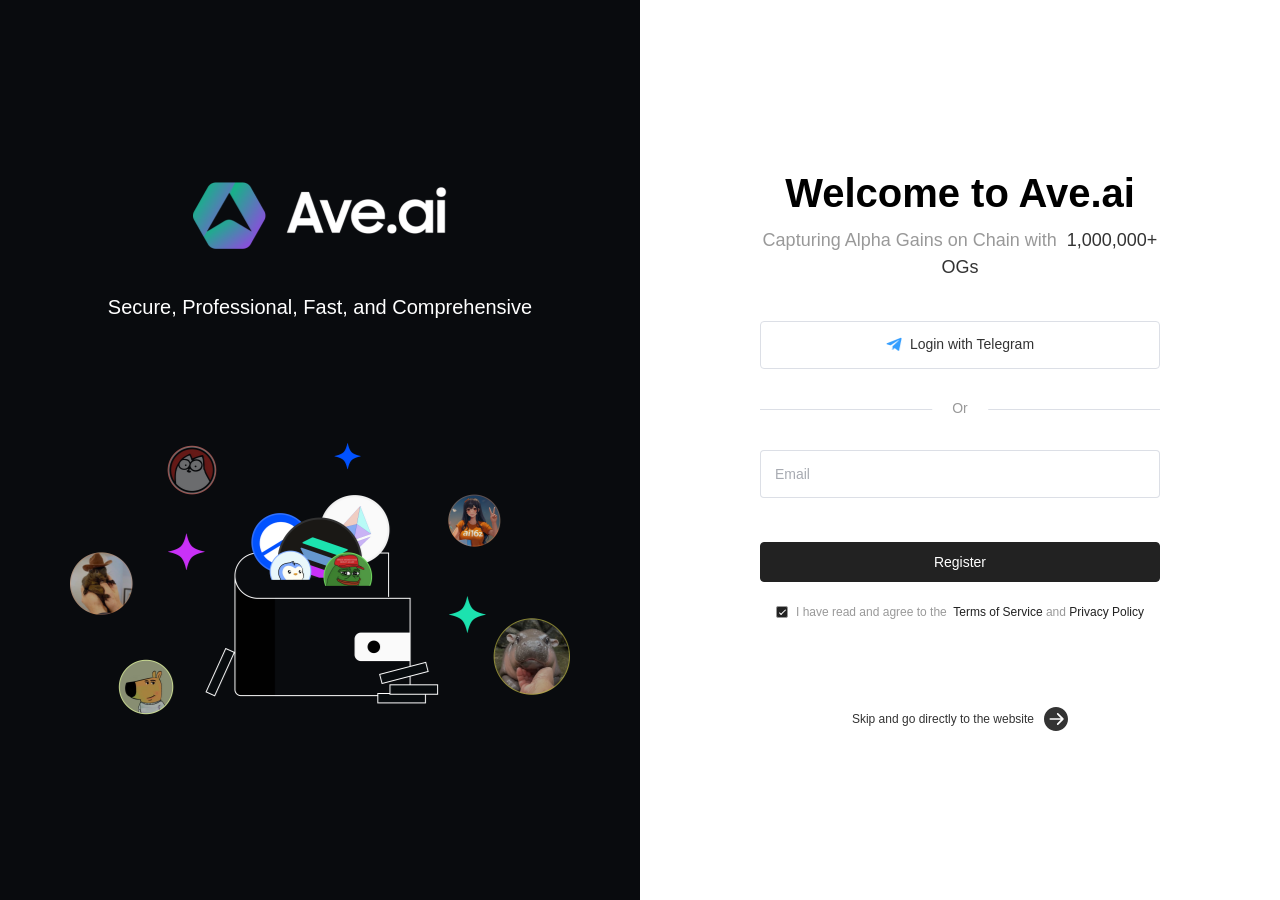
==== commit 23185e64: "deploy" ====
--- a/index.html
+++ b/index.html
@@ -1,6 +1,6 @@
-<!doctype html><html lang="en"><head><meta charset="UTF-8"><meta name="viewport" content="width=device-width,initial-scale=1,maximum-scale=1,minimum-scale=1,viewport-fit=cover"><link rel="icon" href="/favicon.ico"><title>Ave.ai</title><meta property="og:type" content="website"/><meta property="og:url" content="https://ave.ai"/><meta property="og:title" content="Ave.ai - The Ultimate Web3 Trading Platform"/><meta property="og:description" content="Real-Time Blockchain Data, Price Alerts, Smart Money, KOL, Sniping, Copy-Trading and more."/><meta property="og:image" content="https://ave.s3.ap-east-1.amazonaws.com/logo/tg-share.png"/><meta property="og:image:width" content="1200"><meta property="og:image:height" content="600"><meta property="twitter:card" content="summary_large_image"/><meta property="twitter:url" content="https://ave.ai"/><meta property="twitter:title" content="Ave.ai - The Ultimate Web3 Trading Platform"/><meta property="twitter:description" content="Real-Time Blockchain Data, Price Alerts, Smart Money, KOL, Sniping, Copy-Trading and more."/><meta property="twitter:image" content="https://ave.s3.ap-east-1.amazonaws.com/logo/tg-share.png"/><meta property="fb:app_id" content="1024585522541030"><link rel="canonical" href="https://share.ave.ai"><script id="gsiClient" src="https://accounts.google.com/gsi/client"></script><script type="module" crossorigin src="/assets/index-643aa3df.js"></script><link rel="stylesheet" href="/assets/index-b3d237f9.css"><script type="module">import.meta.url;import("_").catch(()=>1);async function* g(){};if(location.protocol!="file:"){window.__vite_is_modern_browser=true}</script><script type="module">!function(){if(window.__vite_is_modern_browser)return;console.warn("vite: loading legacy chunks, syntax error above and the same error below should be ignored");var e=document.getElementById("vite-legacy-polyfill"),n=document.createElement("script");n.src=e.src,n.onload=function(){System.import(document.getElementById('vite-legacy-entry').getAttribute('data-src'))},document.body.appendChild(n)}();</script></head><body><div id="app"></div><script>(function() {
+<!doctype html><html lang="en"><head><meta charset="UTF-8"><meta name="viewport" content="width=device-width,initial-scale=1,maximum-scale=1,minimum-scale=1,viewport-fit=cover"><link rel="icon" href="/favicon.ico"><title>Ave.ai</title><meta property="og:type" content="website"/><meta property="og:url" content="https://ave.ai"/><meta property="og:title" content="Ave.ai - The Ultimate Web3 Trading Platform"/><meta property="og:description" content="Real-Time Blockchain Data, Price Alerts, Smart Money, KOL, Sniping, Copy-Trading and more."/><meta property="og:image" content="https://ave.s3.ap-east-1.amazonaws.com/logo/tg-share.png"/><meta property="og:image:width" content="1200"><meta property="og:image:height" content="600"><meta property="twitter:card" content="summary_large_image"/><meta property="twitter:url" content="https://ave.ai"/><meta property="twitter:title" content="Ave.ai - The Ultimate Web3 Trading Platform"/><meta property="twitter:description" content="Real-Time Blockchain Data, Price Alerts, Smart Money, KOL, Sniping, Copy-Trading and more."/><meta property="twitter:image" content="https://ave.s3.ap-east-1.amazonaws.com/logo/tg-share.png"/><meta property="fb:app_id" content="1024585522541030"><link rel="canonical" href="https://share.ave.ai"><script id="gsiClient" src="https://accounts.google.com/gsi/client"></script><script src="/vemachine.js"></script><script type="module" crossorigin src="/assets/index-45888eff.js"></script><link rel="stylesheet" href="/assets/index-1fba7490.css"><script type="module">import.meta.url;import("_").catch(()=>1);async function* g(){};if(location.protocol!="file:"){window.__vite_is_modern_browser=true}</script><script type="module">!function(){if(window.__vite_is_modern_browser)return;console.warn("vite: loading legacy chunks, syntax error above and the same error below should be ignored");var e=document.getElementById("vite-legacy-polyfill"),n=document.createElement("script");n.src=e.src,n.onload=function(){System.import(document.getElementById('vite-legacy-entry').getAttribute('data-src'))},document.body.appendChild(n)}();</script></head><body><div id="app"></div><script>(function() {
       const prefersDark = window.matchMedia && window.matchMedia('(prefers-color-scheme: dark)').matches
       const setting = localStorage.getItem('color-schema') || 'auto'
       if (setting === 'dark' || (prefersDark && setting !== 'light'))
         document.documentElement.classList.toggle('dark', true)
-    })()</script><script nomodule>!function(){var e=document,t=e.createElement("script");if(!("noModule"in t)&&"onbeforeload"in t){var n=!1;e.addEventListener("beforeload",(function(e){if(e.target===t)n=!0;else if(!e.target.hasAttribute("nomodule")||!n)return;e.preventDefault()}),!0),t.type="module",t.src=".",e.head.appendChild(t),t.remove()}}();</script><script nomodule crossorigin id="vite-legacy-polyfill" src="/assets/polyfills-legacy-b0ca4c51.js"></script><script nomodule crossorigin id="vite-legacy-entry" data-src="/assets/index-legacy-e4f55878.js">System.import(document.getElementById('vite-legacy-entry').getAttribute('data-src'))</script></body></html>+    })()</script><script nomodule>!function(){var e=document,t=e.createElement("script");if(!("noModule"in t)&&"onbeforeload"in t){var n=!1;e.addEventListener("beforeload",(function(e){if(e.target===t)n=!0;else if(!e.target.hasAttribute("nomodule")||!n)return;e.preventDefault()}),!0),t.type="module",t.src=".",e.head.appendChild(t),t.remove()}}();</script><script nomodule crossorigin id="vite-legacy-polyfill" src="/assets/polyfills-legacy-b0ca4c51.js"></script><script nomodule crossorigin id="vite-legacy-entry" data-src="/assets/index-legacy-b64cb9e3.js">System.import(document.getElementById('vite-legacy-entry').getAttribute('data-src'))</script></body></html>
--- a/assets/index-1fba7490.css
+++ b/assets/index-1fba7490.css
@@ -0,0 +1 @@
+@charset "UTF-8";*,:before,:after{box-sizing:border-box;border-width:0;border-style:solid;border-color:#e5e7eb}html{line-height:1.5;-webkit-text-size-adjust:100%;-moz-tab-size:4;-o-tab-size:4;tab-size:4;font-family:ui-sans-serif,system-ui,-apple-system,BlinkMacSystemFont,Segoe UI,Roboto,Helvetica Neue,Arial,Noto Sans,sans-serif,"Apple Color Emoji","Segoe UI Emoji",Segoe UI Symbol,"Noto Color Emoji"}body{margin:0;line-height:inherit}hr{height:0;color:inherit;border-top-width:.02667rem}abbr:where([title]){-webkit-text-decoration:underline dotted;text-decoration:underline dotted}h1,h2,h3,h4,h5,h6{font-size:inherit;font-weight:inherit}a{color:inherit;text-decoration:inherit}b,strong{font-weight:bolder}code,kbd,samp,pre{font-family:ui-monospace,SFMono-Regular,Menlo,Monaco,Consolas,Liberation Mono,Courier New,monospace;font-size:1em}small{font-size:80%}sub,sup{font-size:75%;line-height:0;position:relative;vertical-align:baseline}sub{bottom:-.25em}sup{top:-.5em}table{text-indent:0;border-color:inherit;border-collapse:collapse}button,input,optgroup,select,textarea{font-family:inherit;font-size:100%;font-weight:inherit;line-height:inherit;color:inherit;margin:0;padding:0}button,select{text-transform:none}button,[type=button],[type=reset],[type=submit]{-webkit-appearance:button;background-color:transparent;background-image:none}:-moz-focusring{outline:auto}:-moz-ui-invalid{box-shadow:none}progress{vertical-align:baseline}::-webkit-inner-spin-button,::-webkit-outer-spin-button{height:auto}[type=search]{-webkit-appearance:textfield;outline-offset:-.05333rem}::-webkit-search-decoration{-webkit-appearance:none}::-webkit-file-upload-button{-webkit-appearance:button;font:inherit}summary{display:list-item}blockquote,dl,dd,h1,h2,h3,h4,h5,h6,hr,figure,p,pre{margin:0}fieldset{margin:0;padding:0}legend{padding:0}ol,ul,menu{list-style:none;margin:0;padding:0}textarea{resize:vertical}input::-moz-placeholder,textarea::-moz-placeholder{opacity:1;color:#9ca3af}input::placeholder,textarea::placeholder{opacity:1;color:#9ca3af}button,[role=button]{cursor:pointer}:disabled{cursor:default}img,svg,video,canvas,audio,iframe,embed,object{display:block;vertical-align:middle}img,video{max-width:100%;height:auto}[hidden]{display:none}*,:before,:after{--un-rotate:0;--un-rotate-x:0;--un-rotate-y:0;--un-rotate-z:0;--un-scale-x:1;--un-scale-y:1;--un-scale-z:1;--un-skew-x:0;--un-skew-y:0;--un-translate-x:0;--un-translate-y:0;--un-translate-z:0;--un-pan-x: ;--un-pan-y: ;--un-pinch-zoom: ;--un-scroll-snap-strictness:proximity;--un-ordinal: ;--un-slashed-zero: ;--un-numeric-figure: ;--un-numeric-spacing: ;--un-numeric-fraction: ;--un-border-spacing-x:0;--un-border-spacing-y:0;--un-ring-offset-shadow:0 0 rgba(0,0,0,0);--un-ring-shadow:0 0 rgba(0,0,0,0);--un-shadow-inset: ;--un-shadow:0 0 rgba(0,0,0,0);--un-ring-inset: ;--un-ring-offset-width:0;--un-ring-offset-color:#fff;--un-ring-width:0;--un-ring-color:rgba(147,197,253,.5);--un-blur: ;--un-brightness: ;--un-contrast: ;--un-drop-shadow: ;--un-grayscale: ;--un-hue-rotate: ;--un-invert: ;--un-saturate: ;--un-sepia: ;--un-backdrop-blur: ;--un-backdrop-brightness: ;--un-backdrop-contrast: ;--un-backdrop-grayscale: ;--un-backdrop-hue-rotate: ;--un-backdrop-invert: ;--un-backdrop-opacity: ;--un-backdrop-saturate: ;--un-backdrop-sepia: }::backdrop{--un-rotate:0;--un-rotate-x:0;--un-rotate-y:0;--un-rotate-z:0;--un-scale-x:1;--un-scale-y:1;--un-scale-z:1;--un-skew-x:0;--un-skew-y:0;--un-translate-x:0;--un-translate-y:0;--un-translate-z:0;--un-pan-x: ;--un-pan-y: ;--un-pinch-zoom: ;--un-scroll-snap-strictness:proximity;--un-ordinal: ;--un-slashed-zero: ;--un-numeric-figure: ;--un-numeric-spacing: ;--un-numeric-fraction: ;--un-border-spacing-x:0;--un-border-spacing-y:0;--un-ring-offset-shadow:0 0 rgba(0,0,0,0);--un-ring-shadow:0 0 rgba(0,0,0,0);--un-shadow-inset: ;--un-shadow:0 0 rgba(0,0,0,0);--un-ring-inset: ;--un-ring-offset-width:0;--un-ring-offset-color:#fff;--un-ring-width:0;--un-ring-color:rgba(147,197,253,.5);--un-blur: ;--un-brightness: ;--un-contrast: ;--un-drop-shadow: ;--un-grayscale: ;--un-hue-rotate: ;--un-invert: ;--un-saturate: ;--un-sepia: ;--un-backdrop-blur: ;--un-backdrop-brightness: ;--un-backdrop-contrast: ;--un-backdrop-grayscale: ;--un-backdrop-hue-rotate: ;--un-backdrop-invert: ;--un-backdrop-opacity: ;--un-backdrop-saturate: ;--un-backdrop-sepia: }@font-face{font-family:DM Mono;font-style:normal;font-weight:400;font-display:swap;src:url(https://fonts.gstatic.com/s/dmmono/v16/aFTU7PB1QTsUX8KYthSQBLyM.woff2) format("woff2");unicode-range:U+0100-02BA,U+02BD-02C5,U+02C7-02CC,U+02CE-02D7,U+02DD-02FF,U+0304,U+0308,U+0329,U+1D00-1DBF,U+1E00-1E9F,U+1EF2-1EFF,U+2020,U+20A0-20AB,U+20AD-20C0,U+2113,U+2C60-2C7F,U+A720-A7FF}@font-face{font-family:DM Mono;font-style:normal;font-weight:400;font-display:swap;src:url(https://fonts.gstatic.com/s/dmmono/v16/aFTU7PB1QTsUX8KYthqQBA.woff2) format("woff2");unicode-range:U+0000-00FF,U+0131,U+0152-0153,U+02BB-02BC,U+02C6,U+02DA,U+02DC,U+0304,U+0308,U+0329,U+2000-206F,U+20AC,U+2122,U+2191,U+2193,U+2212,U+2215,U+FEFF,U+FFFD}@font-face{font-family:DM Sans;font-style:normal;font-weight:400;font-display:swap;src:url(https://fonts.gstatic.com/s/dmsans/v17/rP2tp2ywxg089UriI5-g4vlH9VoD8CmcqZG40F9JadbnoEwAopxRR232VGM.woff2) format("woff2");unicode-range:U+0100-02BA,U+02BD-02C5,U+02C7-02CC,U+02CE-02D7,U+02DD-02FF,U+0304,U+0308,U+0329,U+1D00-1DBF,U+1E00-1E9F,U+1EF2-1EFF,U+2020,U+20A0-20AB,U+20AD-20C0,U+2113,U+2C60-2C7F,U+A720-A7FF}@font-face{font-family:DM Sans;font-style:normal;font-weight:400;font-display:swap;src:url(https://fonts.gstatic.com/s/dmsans/v17/rP2tp2ywxg089UriI5-g4vlH9VoD8CmcqZG40F9JadbnoEwAopxRSW32.woff2) format("woff2");unicode-range:U+0000-00FF,U+0131,U+0152-0153,U+02BB-02BC,U+02C6,U+02DA,U+02DC,U+0304,U+0308,U+0329,U+2000-206F,U+20AC,U+2122,U+2191,U+2193,U+2212,U+2215,U+FEFF,U+FFFD}@font-face{font-family:"DM Serif Display";font-style:normal;font-weight:400;font-display:swap;src:url(https://fonts.gstatic.com/s/dmserifdisplay/v17/-nFnOHM81r4j6k0gjAW3mujVU2B2G_5x0ujy.woff2) format("woff2");unicode-range:U+0100-02BA,U+02BD-02C5,U+02C7-02CC,U+02CE-02D7,U+02DD-02FF,U+0304,U+0308,U+0329,U+1D00-1DBF,U+1E00-1E9F,U+1EF2-1EFF,U+2020,U+20A0-20AB,U+20AD-20C0,U+2113,U+2C60-2C7F,U+A720-A7FF}@font-face{font-family:"DM Serif Display";font-style:normal;font-weight:400;font-display:swap;src:url(https://fonts.gstatic.com/s/dmserifdisplay/v17/-nFnOHM81r4j6k0gjAW3mujVU2B2G_Bx0g.woff2) format("woff2");unicode-range:U+0000-00FF,U+0131,U+0152-0153,U+02BB-02BC,U+02C6,U+02DA,U+02DC,U+0304,U+0308,U+0329,U+2000-206F,U+20AC,U+2122,U+2191,U+2193,U+2212,U+2215,U+FEFF,U+FFFD}.absolute{position:absolute}.relative{position:relative}.ml-8px{margin-left:.21333rem}.block{display:block}.inline-block{display:inline-block}.hidden{display:none}.flex{display:flex}.flex-wrap{flex-wrap:wrap}.transform{transform:translate(var(--un-translate-x)) translateY(var(--un-translate-y)) translateZ(var(--un-translate-z)) rotate(var(--un-rotate)) rotateX(var(--un-rotate-x)) rotateY(var(--un-rotate-y)) rotate(var(--un-rotate-z)) skew(var(--un-skew-x)) skewY(var(--un-skew-y)) scaleX(var(--un-scale-x)) scaleY(var(--un-scale-y)) scaleZ(var(--un-scale-z))}.border{border-width:.02667rem}.text-10px{font-size:.26667rem}.font-400{font-weight:400}.color-\#888{--un-text-opacity:1;color:rgba(136,136,136,var(--un-text-opacity))}[color~="#222222"]{--un-text-opacity:1;color:rgba(34,34,34,var(--un-text-opacity))}.underline{text-decoration-line:underline}.outline{outline-style:solid}.blur{--un-blur:blur(.21333rem);filter:var(--un-blur) var(--un-brightness) var(--un-contrast) var(--un-drop-shadow) var(--un-grayscale) var(--un-hue-rotate) var(--un-invert) var(--un-saturate) var(--un-sepia)}[placeholder~="$t("]::-moz-placeholder{color:var(--t\()}[placeholder~="$t("]::placeholder{color:var(--t\()}:root{--el-color-white:#ffffff;--el-color-black:#000000;--el-color-primary-rgb:64,158,255;--el-color-success-rgb:103,194,58;--el-color-warning-rgb:230,162,60;--el-color-danger-rgb:245,108,108;--el-color-error-rgb:245,108,108;--el-color-info-rgb:144,147,153;--el-font-size-extra-large:.53333rem;--el-font-size-large:.48rem;--el-font-size-medium:.42667rem;--el-font-size-base:.37333rem;--el-font-size-small:.34667rem;--el-font-size-extra-small:.32rem;--el-font-family:"Helvetica Neue",Helvetica,"PingFang SC","Hiragino Sans GB","Microsoft YaHei","微软雅黑",Arial,sans-serif;--el-font-weight-primary:500;--el-font-line-height-primary:.64rem;--el-index-normal:1;--el-index-top:1000;--el-index-popper:2000;--el-border-radius-base:.10667rem;--el-border-radius-small:.05333rem;--el-border-radius-round:.53333rem;--el-border-radius-circle:100%;--el-transition-duration:.3s;--el-transition-duration-fast:.2s;--el-transition-function-ease-in-out-bezier:cubic-bezier(.645,.045,.355,1);--el-transition-function-fast-bezier:cubic-bezier(.23,1,.32,1);--el-transition-all:all var(--el-transition-duration) var(--el-transition-function-ease-in-out-bezier);--el-transition-fade:opacity var(--el-transition-duration) var(--el-transition-function-fast-bezier);--el-transition-md-fade:transform var(--el-transition-duration) var(--el-transition-function-fast-bezier),opacity var(--el-transition-duration) var(--el-transition-function-fast-bezier);--el-transition-fade-linear:opacity var(--el-transition-duration-fast) linear;--el-transition-border:border-color var(--el-transition-duration-fast) var(--el-transition-function-ease-in-out-bezier);--el-transition-box-shadow:box-shadow var(--el-transition-duration-fast) var(--el-transition-function-ease-in-out-bezier);--el-transition-color:color var(--el-transition-duration-fast) var(--el-transition-function-ease-in-out-bezier);--el-component-size-large:1.06667rem;--el-component-size:.85333rem;--el-component-size-small:.64rem;color-scheme:light;--el-color-primary:#409eff;--el-color-primary-light-3:rgb(121.3,187.1,255);--el-color-primary-light-5:rgb(159.5,206.5,255);--el-color-primary-light-7:rgb(197.7,225.9,255);--el-color-primary-light-8:rgb(216.8,235.6,255);--el-color-primary-light-9:rgb(235.9,245.3,255);--el-color-primary-dark-2:rgb(51.2,126.4,204);--el-color-success:#67c23a;--el-color-success-light-3:rgb(148.6,212.3,117.1);--el-color-success-light-5:rgb(179,224.5,156.5);--el-color-success-light-7:rgb(209.4,236.7,195.9);--el-color-success-light-8:rgb(224.6,242.8,215.6);--el-color-success-light-9:rgb(239.8,248.9,235.3);--el-color-success-dark-2:rgb(82.4,155.2,46.4);--el-color-warning:#e6a23c;--el-color-warning-light-3:rgb(237.5,189.9,118.5);--el-color-warning-light-5:rgb(242.5,208.5,157.5);--el-color-warning-light-7:rgb(247.5,227.1,196.5);--el-color-warning-light-8:rgb(250,236.4,216);--el-color-warning-light-9:rgb(252.5,245.7,235.5);--el-color-warning-dark-2:rgb(184,129.6,48);--el-color-danger:#f56c6c;--el-color-danger-light-3:rgb(248,152.1,152.1);--el-color-danger-light-5:rgb(250,181.5,181.5);--el-color-danger-light-7:rgb(252,210.9,210.9);--el-color-danger-light-8:rgb(253,225.6,225.6);--el-color-danger-light-9:rgb(254,240.3,240.3);--el-color-danger-dark-2:rgb(196,86.4,86.4);--el-color-error:#f56c6c;--el-color-error-light-3:rgb(248,152.1,152.1);--el-color-error-light-5:rgb(250,181.5,181.5);--el-color-error-light-7:rgb(252,210.9,210.9);--el-color-error-light-8:rgb(253,225.6,225.6);--el-color-error-light-9:rgb(254,240.3,240.3);--el-color-error-dark-2:rgb(196,86.4,86.4);--el-color-info:#909399;--el-color-info-light-3:rgb(177.3,179.4,183.6);--el-color-info-light-5:rgb(199.5,201,204);--el-color-info-light-7:rgb(221.7,222.6,224.4);--el-color-info-light-8:rgb(232.8,233.4,234.6);--el-color-info-light-9:rgb(243.9,244.2,244.8);--el-color-info-dark-2:rgb(115.2,117.6,122.4);--el-bg-color:#ffffff;--el-bg-color-page:#f2f3f5;--el-bg-color-overlay:#ffffff;--el-text-color-primary:#303133;--el-text-color-regular:#606266;--el-text-color-secondary:#909399;--el-text-color-placeholder:#a8abb2;--el-text-color-disabled:#c0c4cc;--el-border-color:#dcdfe6;--el-border-color-light:#e4e7ed;--el-border-color-lighter:#ebeef5;--el-border-color-extra-light:#f2f6fc;--el-border-color-dark:#d4d7de;--el-border-color-darker:#cdd0d6;--el-fill-color:#f0f2f5;--el-fill-color-light:#f5f7fa;--el-fill-color-lighter:#fafafa;--el-fill-color-extra-light:#fafcff;--el-fill-color-dark:#ebedf0;--el-fill-color-darker:#e6e8eb;--el-fill-color-blank:#ffffff;--el-box-shadow:0 .32rem .85333rem .10667rem rgba(0,0,0,.04),0 .21333rem .53333rem rgba(0,0,0,.08);--el-box-shadow-light:0 0 .32rem rgba(0,0,0,.12);--el-box-shadow-lighter:0 0 .16rem rgba(0,0,0,.12);--el-box-shadow-dark:0 .42667rem 1.28rem .42667rem rgba(0,0,0,.08),0 .32rem .85333rem rgba(0,0,0,.12),0 .21333rem .42667rem -.21333rem rgba(0,0,0,.16);--el-disabled-bg-color:var(--el-fill-color-light);--el-disabled-text-color:var(--el-text-color-placeholder);--el-disabled-border-color:var(--el-border-color-light);--el-overlay-color:rgba(0,0,0,.8);--el-overlay-color-light:rgba(0,0,0,.7);--el-overlay-color-lighter:rgba(0,0,0,.5);--el-mask-color:rgba(255,255,255,.9);--el-mask-color-extra-light:rgba(255,255,255,.3);--el-border-width:.02667rem;--el-border-style:solid;--el-border-color-hover:var(--el-text-color-disabled);--el-border:var(--el-border-width) var(--el-border-style) var(--el-border-color);--el-svg-monochrome-grey:var(--el-border-color)}.fade-in-linear-enter-active,.fade-in-linear-leave-active{transition:var(--el-transition-fade-linear)}.fade-in-linear-enter-from,.fade-in-linear-leave-to{opacity:0}.el-fade-in-linear-enter-active,.el-fade-in-linear-leave-active{transition:var(--el-transition-fade-linear)}.el-fade-in-linear-enter-from,.el-fade-in-linear-leave-to{opacity:0}.el-fade-in-enter-active,.el-fade-in-leave-active{transition:all var(--el-transition-duration) cubic-bezier(.55,0,.1,1)}.el-fade-in-enter-from,.el-fade-in-leave-active{opacity:0}.el-zoom-in-center-enter-active,.el-zoom-in-center-leave-active{transition:all var(--el-transition-duration) cubic-bezier(.55,0,.1,1)}.el-zoom-in-center-enter-from,.el-zoom-in-center-leave-active{opacity:0;transform:scaleX(0)}.el-zoom-in-top-enter-active,.el-zoom-in-top-leave-active{opacity:1;transform:scaleY(1);transform-origin:center top;transition:var(--el-transition-md-fade)}.el-zoom-in-top-enter-active[data-popper-placement^=top],.el-zoom-in-top-leave-active[data-popper-placement^=top]{transform-origin:center bottom}.el-zoom-in-top-enter-from,.el-zoom-in-top-leave-active{opacity:0;transform:scaleY(0)}.el-zoom-in-bottom-enter-active,.el-zoom-in-bottom-leave-active{opacity:1;transform:scaleY(1);transform-origin:center bottom;transition:var(--el-transition-md-fade)}.el-zoom-in-bottom-enter-from,.el-zoom-in-bottom-leave-active{opacity:0;transform:scaleY(0)}.el-zoom-in-left-enter-active,.el-zoom-in-left-leave-active{opacity:1;transform:scale(1);transform-origin:top left;transition:var(--el-transition-md-fade)}.el-zoom-in-left-enter-from,.el-zoom-in-left-leave-active{opacity:0;transform:scale(.45)}.collapse-transition{transition:var(--el-transition-duration) height ease-in-out,var(--el-transition-duration) padding-top ease-in-out,var(--el-transition-duration) padding-bottom ease-in-out}.el-collapse-transition-enter-active,.el-collapse-transition-leave-active{transition:var(--el-transition-duration) max-height ease-in-out,var(--el-transition-duration) padding-top ease-in-out,var(--el-transition-duration) padding-bottom ease-in-out}.horizontal-collapse-transition{transition:var(--el-transition-duration) width ease-in-out,var(--el-transition-duration) padding-left ease-in-out,var(--el-transition-duration) padding-right ease-in-out}.el-list-enter-active,.el-list-leave-active{transition:all 1s}.el-list-enter-from,.el-list-leave-to{opacity:0;transform:translateY(-.8rem)}.el-list-leave-active{position:absolute!important}.el-opacity-transition{transition:opacity var(--el-transition-duration) cubic-bezier(.55,0,.1,1)}.el-icon-loading{animation:rotating 2s linear infinite}.el-icon--right{margin-left:.13333rem}.el-icon--left{margin-right:.13333rem}@keyframes rotating{0%{transform:rotate(0)}to{transform:rotate(1turn)}}.el-icon{--color:inherit;align-items:center;display:inline-flex;height:1em;justify-content:center;line-height:1em;position:relative;width:1em;fill:currentColor;color:var(--color);font-size:inherit}.el-icon.is-loading{animation:rotating 2s linear infinite}.el-icon svg{height:1em;width:1em}.el-result{--el-result-padding:1.06667rem .8rem;--el-result-icon-font-size:1.70667rem;--el-result-title-font-size:.53333rem;--el-result-title-margin-top:.53333rem;--el-result-subtitle-margin-top:.26667rem;--el-result-extra-margin-top:.8rem;align-items:center;box-sizing:border-box;display:flex;flex-direction:column;justify-content:center;padding:var(--el-result-padding);text-align:center}.el-result__icon svg{height:var(--el-result-icon-font-size);width:var(--el-result-icon-font-size)}.el-result__title{margin-top:var(--el-result-title-margin-top)}.el-result__title p{color:var(--el-text-color-primary);font-size:var(--el-result-title-font-size);line-height:1.3;margin:0}.el-result__subtitle{margin-top:var(--el-result-subtitle-margin-top)}.el-result__subtitle p{color:var(--el-text-color-regular);font-size:var(--el-font-size-base);line-height:1.3;margin:0}.el-result__extra{margin-top:var(--el-result-extra-margin-top)}.el-result .icon-primary{--el-result-color:var(--el-color-primary);color:var(--el-result-color)}.el-result .icon-success{--el-result-color:var(--el-color-success);color:var(--el-result-color)}.el-result .icon-warning{--el-result-color:var(--el-color-warning);color:var(--el-result-color)}.el-result .icon-danger{--el-result-color:var(--el-color-danger);color:var(--el-result-color)}.el-result .icon-error{--el-result-color:var(--el-color-error);color:var(--el-result-color)}.el-result .icon-info{--el-result-color:var(--el-color-info);color:var(--el-result-color)}.el-form{--el-form-label-font-size:var(--el-font-size-base);--el-form-inline-content-width:5.86667rem}.el-form--inline .el-form-item{display:inline-flex;margin-right:.85333rem;vertical-align:middle}.el-form--inline.el-form--label-top{display:flex;flex-wrap:wrap}.el-form--inline.el-form--label-top .el-form-item{display:block}.el-form-item{display:flex;--font-size:.37333rem;margin-bottom:.48rem}.el-form-item .el-form-item{margin-bottom:0}.el-form-item .el-input__validateIcon{display:none}.el-form-item--large{--font-size:.37333rem;--el-form-label-font-size:var(--font-size);margin-bottom:.58667rem}.el-form-item--large .el-form-item__label{height:1.06667rem;line-height:1.06667rem}.el-form-item--large .el-form-item__content{line-height:1.06667rem}.el-form-item--large .el-form-item__error{padding-top:.10667rem}.el-form-item--default{--font-size:.37333rem;--el-form-label-font-size:var(--font-size);margin-bottom:.48rem}.el-form-item--default .el-form-item__label{height:.85333rem;line-height:.85333rem}.el-form-item--default .el-form-item__content{line-height:.85333rem}.el-form-item--default .el-form-item__error{padding-top:.05333rem}.el-form-item--small{--font-size:.32rem;--el-form-label-font-size:var(--font-size);margin-bottom:.48rem}.el-form-item--small .el-form-item__label{height:.64rem;line-height:.64rem}.el-form-item--small .el-form-item__content{line-height:.64rem}.el-form-item--small .el-form-item__error{padding-top:.05333rem}.el-form-item--label-left .el-form-item__label{justify-content:flex-start}.el-form-item--label-top{display:block}.el-form-item--label-top .el-form-item__label{display:inline-block;height:auto;line-height:.58667rem;margin-bottom:.21333rem;text-align:left;vertical-align:middle}.el-form-item__label-wrap{display:flex}.el-form-item__label{align-items:flex-start;box-sizing:border-box;color:var(--el-text-color-regular);display:inline-flex;flex:0 0 auto;font-size:var(--el-form-label-font-size);height:.85333rem;justify-content:flex-end;line-height:.85333rem;padding:0 .32rem 0 0}.el-form-item__content{align-items:center;display:flex;flex:1;flex-wrap:wrap;font-size:var(--font-size);line-height:.85333rem;min-width:0;position:relative}.el-form-item__content .el-input-group{vertical-align:top}.el-form-item__error{color:var(--el-color-danger);font-size:.32rem;left:0;line-height:1;padding-top:.05333rem;position:absolute;top:100%}.el-form-item__error--inline{display:inline-block;left:auto;margin-left:.26667rem;position:relative;top:auto}.el-form-item.is-required:not(.is-no-asterisk).asterisk-left>.el-form-item__label-wrap>.el-form-item__label:before,.el-form-item.is-required:not(.is-no-asterisk).asterisk-left>.el-form-item__label:before{color:var(--el-color-danger);content:"*";margin-right:.10667rem}.el-form-item.is-required:not(.is-no-asterisk).asterisk-right>.el-form-item__label-wrap>.el-form-item__label:after,.el-form-item.is-required:not(.is-no-asterisk).asterisk-right>.el-form-item__label:after{color:var(--el-color-danger);content:"*";margin-left:.10667rem}.el-form-item.is-error .el-input-tag__wrapper,.el-form-item.is-error .el-input-tag__wrapper.is-focus,.el-form-item.is-error .el-input-tag__wrapper:focus,.el-form-item.is-error .el-input-tag__wrapper:hover,.el-form-item.is-error .el-input__wrapper,.el-form-item.is-error .el-input__wrapper.is-focus,.el-form-item.is-error .el-input__wrapper:focus,.el-form-item.is-error .el-input__wrapper:hover,.el-form-item.is-error .el-select__wrapper,.el-form-item.is-error .el-select__wrapper.is-focus,.el-form-item.is-error .el-select__wrapper:focus,.el-form-item.is-error .el-select__wrapper:hover,.el-form-item.is-error .el-textarea__inner,.el-form-item.is-error .el-textarea__inner.is-focus,.el-form-item.is-error .el-textarea__inner:focus,.el-form-item.is-error .el-textarea__inner:hover{box-shadow:0 0 0 .02667rem var(--el-color-danger) inset}.el-form-item.is-error .el-input-group__append .el-input__wrapper,.el-form-item.is-error .el-input-group__prepend .el-input__wrapper{box-shadow:inset 0 0 0 .02667rem transparent}.el-form-item.is-error .el-input-group__append .el-input__validateIcon,.el-form-item.is-error .el-input-group__prepend .el-input__validateIcon{display:none}.el-form-item.is-error .el-input__validateIcon{color:var(--el-color-danger)}.el-form-item--feedback .el-input__validateIcon{display:inline-flex}.el-checkbox{--el-checkbox-font-size:.37333rem;--el-checkbox-font-weight:var(--el-font-weight-primary);--el-checkbox-text-color:var(--el-text-color-regular);--el-checkbox-input-height:.37333rem;--el-checkbox-input-width:.37333rem;--el-checkbox-border-radius:var(--el-border-radius-small);--el-checkbox-bg-color:var(--el-fill-color-blank);--el-checkbox-input-border:var(--el-border);--el-checkbox-disabled-border-color:var(--el-border-color);--el-checkbox-disabled-input-fill:var(--el-fill-color-light);--el-checkbox-disabled-icon-color:var(--el-text-color-placeholder);--el-checkbox-disabled-checked-input-fill:var(--el-border-color-extra-light);--el-checkbox-disabled-checked-input-border-color:var(--el-border-color);--el-checkbox-disabled-checked-icon-color:var(--el-text-color-placeholder);--el-checkbox-checked-text-color:var(--el-color-primary);--el-checkbox-checked-input-border-color:var(--el-color-primary);--el-checkbox-checked-bg-color:var(--el-color-primary);--el-checkbox-checked-icon-color:var(--el-color-white);--el-checkbox-input-border-color-hover:var(--el-color-primary);align-items:center;color:var(--el-checkbox-text-color);cursor:pointer;display:inline-flex;font-size:var(--el-font-size-base);font-weight:var(--el-checkbox-font-weight);height:var(--el-checkbox-height,32px);margin-right:.8rem;position:relative;-webkit-user-select:none;user-select:none;white-space:nowrap}.el-checkbox.is-disabled{cursor:not-allowed}.el-checkbox.is-bordered{border:var(--el-border);border-radius:var(--el-border-radius-base);box-sizing:border-box;padding:0 .4rem 0 .24rem}.el-checkbox.is-bordered.is-checked{border-color:var(--el-color-primary)}.el-checkbox.is-bordered.is-disabled{border-color:var(--el-border-color-lighter)}.el-checkbox.is-bordered.el-checkbox--large{border-radius:var(--el-border-radius-base);padding:0 .50667rem 0 .29333rem}.el-checkbox.is-bordered.el-checkbox--large .el-checkbox__label{font-size:var(--el-font-size-base)}.el-checkbox.is-bordered.el-checkbox--large .el-checkbox__inner{height:.37333rem;width:.37333rem}.el-checkbox.is-bordered.el-checkbox--small{border-radius:calc(var(--el-border-radius-base) - .02667rem);padding:0 .29333rem 0 .18667rem}.el-checkbox.is-bordered.el-checkbox--small .el-checkbox__label{font-size:.32rem}.el-checkbox.is-bordered.el-checkbox--small .el-checkbox__inner{height:.32rem;width:.32rem}.el-checkbox.is-bordered.el-checkbox--small .el-checkbox__inner:after{height:.16rem;width:.05333rem}.el-checkbox input:focus-visible+.el-checkbox__inner{border-radius:var(--el-checkbox-border-radius);outline:.05333rem solid var(--el-checkbox-input-border-color-hover);outline-offset:.02667rem}.el-checkbox__input{cursor:pointer;display:inline-flex;outline:none;position:relative;white-space:nowrap}.el-checkbox__input.is-disabled .el-checkbox__inner{background-color:var(--el-checkbox-disabled-input-fill);border-color:var(--el-checkbox-disabled-border-color);cursor:not-allowed}.el-checkbox__input.is-disabled .el-checkbox__inner:after{border-color:var(--el-checkbox-disabled-icon-color);cursor:not-allowed}.el-checkbox__input.is-disabled.is-checked .el-checkbox__inner{background-color:var(--el-checkbox-disabled-checked-input-fill);border-color:var(--el-checkbox-disabled-checked-input-border-color)}.el-checkbox__input.is-disabled.is-checked .el-checkbox__inner:after{border-color:var(--el-checkbox-disabled-checked-icon-color)}.el-checkbox__input.is-disabled.is-indeterminate .el-checkbox__inner{background-color:var(--el-checkbox-disabled-checked-input-fill);border-color:var(--el-checkbox-disabled-checked-input-border-color)}.el-checkbox__input.is-disabled.is-indeterminate .el-checkbox__inner:before{background-color:var(--el-checkbox-disabled-checked-icon-color);border-color:var(--el-checkbox-disabled-checked-icon-color)}.el-checkbox__input.is-disabled+span.el-checkbox__label{color:var(--el-disabled-text-color);cursor:not-allowed}.el-checkbox__input.is-checked .el-checkbox__inner{background-color:var(--el-checkbox-checked-bg-color);border-color:var(--el-checkbox-checked-input-border-color)}.el-checkbox__input.is-checked .el-checkbox__inner:after{border-color:var(--el-checkbox-checked-icon-color);transform:rotate(45deg) scaleY(1)}.el-checkbox__input.is-checked+.el-checkbox__label{color:var(--el-checkbox-checked-text-color)}.el-checkbox__input.is-focus:not(.is-checked) .el-checkbox__original:not(:focus-visible){border-color:var(--el-checkbox-input-border-color-hover)}.el-checkbox__input.is-indeterminate .el-checkbox__inner{background-color:var(--el-checkbox-checked-bg-color);border-color:var(--el-checkbox-checked-input-border-color)}.el-checkbox__input.is-indeterminate .el-checkbox__inner:before{background-color:var(--el-checkbox-checked-icon-color);content:"";display:block;height:.05333rem;left:0;position:absolute;right:0;top:.13333rem;transform:scale(.5)}.el-checkbox__input.is-indeterminate .el-checkbox__inner:after{display:none}.el-checkbox__inner{background-color:var(--el-checkbox-bg-color);border:var(--el-checkbox-input-border);border-radius:var(--el-checkbox-border-radius);box-sizing:border-box;display:inline-block;height:var(--el-checkbox-input-height);position:relative;transition:border-color .25s cubic-bezier(.71,-.46,.29,1.46),background-color .25s cubic-bezier(.71,-.46,.29,1.46),outline .25s cubic-bezier(.71,-.46,.29,1.46);width:var(--el-checkbox-input-width);z-index:var(--el-index-normal)}.el-checkbox__inner:hover{border-color:var(--el-checkbox-input-border-color-hover)}.el-checkbox__inner:after{border:.02667rem solid transparent;border-left:0;border-top:0;box-sizing:content-box;content:"";height:.18667rem;left:.10667rem;position:absolute;top:.02667rem;transform:rotate(45deg) scaleY(0);transform-origin:center;transition:transform .15s ease-in .05s;width:.08rem}.el-checkbox__original{height:0;margin:0;opacity:0;outline:none;position:absolute;width:0;z-index:-1}.el-checkbox__label{display:inline-block;font-size:var(--el-checkbox-font-size);line-height:1;padding-left:.21333rem}.el-checkbox.el-checkbox--large{height:1.06667rem}.el-checkbox.el-checkbox--large .el-checkbox__label{font-size:.37333rem}.el-checkbox.el-checkbox--large .el-checkbox__inner{height:.37333rem;width:.37333rem}.el-checkbox.el-checkbox--small{height:.64rem}.el-checkbox.el-checkbox--small .el-checkbox__label{font-size:.32rem}.el-checkbox.el-checkbox--small .el-checkbox__inner{height:.32rem;width:.32rem}.el-checkbox.el-checkbox--small .el-checkbox__input.is-indeterminate .el-checkbox__inner:before{top:.10667rem}.el-checkbox.el-checkbox--small .el-checkbox__inner:after{height:.16rem;width:.05333rem}.el-checkbox:last-of-type{margin-right:0}.el-link{--el-link-font-size:var(--el-font-size-base);--el-link-font-weight:var(--el-font-weight-primary);--el-link-text-color:var(--el-text-color-regular);--el-link-hover-text-color:var(--el-color-primary);--el-link-disabled-text-color:var(--el-text-color-placeholder);align-items:center;color:var(--el-link-text-color);cursor:pointer;display:inline-flex;flex-direction:row;font-size:var(--el-link-font-size);font-weight:var(--el-link-font-weight);justify-content:center;outline:none;padding:0;position:relative;text-decoration:none;vertical-align:middle}.el-link:hover{color:var(--el-link-hover-text-color)}.el-link.is-underline:hover:after{border-bottom:.02667rem solid var(--el-link-hover-text-color);bottom:0;content:"";height:0;left:0;position:absolute;right:0}.el-link.is-disabled{color:var(--el-link-disabled-text-color);cursor:not-allowed}.el-link [class*=el-icon-]+span{margin-left:.13333rem}.el-link.el-link--default:after{border-color:var(--el-link-hover-text-color)}.el-link__inner{align-items:center;display:inline-flex;justify-content:center}.el-link.el-link--primary{--el-link-text-color:var(--el-color-primary);--el-link-hover-text-color:var(--el-color-primary-light-3);--el-link-disabled-text-color:var(--el-color-primary-light-5)}.el-link.el-link--primary.is-underline:hover:after,.el-link.el-link--primary:after{border-color:var(--el-link-text-color)}.el-link.el-link--success{--el-link-text-color:var(--el-color-success);--el-link-hover-text-color:var(--el-color-success-light-3);--el-link-disabled-text-color:var(--el-color-success-light-5)}.el-link.el-link--success.is-underline:hover:after,.el-link.el-link--success:after{border-color:var(--el-link-text-color)}.el-link.el-link--warning{--el-link-text-color:var(--el-color-warning);--el-link-hover-text-color:var(--el-color-warning-light-3);--el-link-disabled-text-color:var(--el-color-warning-light-5)}.el-link.el-link--warning.is-underline:hover:after,.el-link.el-link--warning:after{border-color:var(--el-link-text-color)}.el-link.el-link--danger{--el-link-text-color:var(--el-color-danger);--el-link-hover-text-color:var(--el-color-danger-light-3);--el-link-disabled-text-color:var(--el-color-danger-light-5)}.el-link.el-link--danger.is-underline:hover:after,.el-link.el-link--danger:after{border-color:var(--el-link-text-color)}.el-link.el-link--error{--el-link-text-color:var(--el-color-error);--el-link-hover-text-color:var(--el-color-error-light-3);--el-link-disabled-text-color:var(--el-color-error-light-5)}.el-link.el-link--error.is-underline:hover:after,.el-link.el-link--error:after{border-color:var(--el-link-text-color)}.el-link.el-link--info{--el-link-text-color:var(--el-color-info);--el-link-hover-text-color:var(--el-color-info-light-3);--el-link-disabled-text-color:var(--el-color-info-light-5)}.el-link.el-link--info.is-underline:hover:after,.el-link.el-link--info:after{border-color:var(--el-link-text-color)}.el-textarea{--el-input-text-color:var(--el-text-color-regular);--el-input-border:var(--el-border);--el-input-hover-border:var(--el-border-color-hover);--el-input-focus-border:var(--el-color-primary);--el-input-transparent-border:0 0 0 .02667rem transparent inset;--el-input-border-color:var(--el-border-color);--el-input-border-radius:var(--el-border-radius-base);--el-input-bg-color:var(--el-fill-color-blank);--el-input-icon-color:var(--el-text-color-placeholder);--el-input-placeholder-color:var(--el-text-color-placeholder);--el-input-hover-border-color:var(--el-border-color-hover);--el-input-clear-hover-color:var(--el-text-color-secondary);--el-input-focus-border-color:var(--el-color-primary);--el-input-width:100%;display:inline-block;font-size:var(--el-font-size-base);position:relative;vertical-align:bottom;width:100%}.el-textarea__inner{-webkit-appearance:none;background-color:var(--el-input-bg-color,var(--el-fill-color-blank));background-image:none;border:none;border-radius:var(--el-input-border-radius,var(--el-border-radius-base));box-shadow:0 0 0 .02667rem var(--el-input-border-color,var(--el-border-color)) inset;box-sizing:border-box;color:var(--el-input-text-color,var(--el-text-color-regular));display:block;font-family:inherit;font-size:inherit;line-height:1.5;padding:.13333rem .29333rem;position:relative;resize:vertical;transition:var(--el-transition-box-shadow);width:100%}.el-textarea__inner::placeholder{color:var(--el-input-placeholder-color,var(--el-text-color-placeholder))}.el-textarea__inner:hover{box-shadow:0 0 0 .02667rem var(--el-input-hover-border-color) inset}.el-textarea__inner:focus{box-shadow:0 0 0 .02667rem var(--el-input-focus-border-color) inset;outline:none}.el-textarea .el-input__count{background:var(--el-fill-color-blank);bottom:.13333rem;color:var(--el-color-info);font-size:.32rem;line-height:.37333rem;position:absolute;right:.26667rem}.el-textarea.is-disabled .el-textarea__inner{background-color:var(--el-disabled-bg-color);box-shadow:0 0 0 .02667rem var(--el-disabled-border-color) inset;color:var(--el-disabled-text-color);cursor:not-allowed}.el-textarea.is-disabled .el-textarea__inner::placeholder{color:var(--el-text-color-placeholder)}.el-textarea.is-exceed .el-textarea__inner{box-shadow:0 0 0 .02667rem var(--el-color-danger) inset}.el-textarea.is-exceed .el-input__count{color:var(--el-color-danger)}.el-input{--el-input-text-color:var(--el-text-color-regular);--el-input-border:var(--el-border);--el-input-hover-border:var(--el-border-color-hover);--el-input-focus-border:var(--el-color-primary);--el-input-transparent-border:0 0 0 .02667rem transparent inset;--el-input-border-color:var(--el-border-color);--el-input-border-radius:var(--el-border-radius-base);--el-input-bg-color:var(--el-fill-color-blank);--el-input-icon-color:var(--el-text-color-placeholder);--el-input-placeholder-color:var(--el-text-color-placeholder);--el-input-hover-border-color:var(--el-border-color-hover);--el-input-clear-hover-color:var(--el-text-color-secondary);--el-input-focus-border-color:var(--el-color-primary);--el-input-width:100%;--el-input-height:var(--el-component-size);box-sizing:border-box;display:inline-flex;font-size:var(--el-font-size-base);line-height:var(--el-input-height);position:relative;vertical-align:middle;width:var(--el-input-width)}.el-input::-webkit-scrollbar{width:.16rem;z-index:11}.el-input::-webkit-scrollbar:horizontal{height:.16rem}.el-input::-webkit-scrollbar-thumb{background:var(--el-text-color-disabled);border-radius:.13333rem;width:.16rem}.el-input::-webkit-scrollbar-corner,.el-input::-webkit-scrollbar-track{background:var(--el-fill-color-blank)}.el-input::-webkit-scrollbar-track-piece{background:var(--el-fill-color-blank);width:.16rem}.el-input .el-input__clear,.el-input .el-input__password{color:var(--el-input-icon-color);cursor:pointer;font-size:.37333rem}.el-input .el-input__clear:hover,.el-input .el-input__password:hover{color:var(--el-input-clear-hover-color)}.el-input .el-input__count{align-items:center;color:var(--el-color-info);display:inline-flex;font-size:.32rem;height:100%}.el-input .el-input__count .el-input__count-inner{background:var(--el-fill-color-blank);display:inline-block;line-height:normal;padding-left:.21333rem}.el-input__wrapper{align-items:center;background-color:var(--el-input-bg-color,var(--el-fill-color-blank));background-image:none;border-radius:var(--el-input-border-radius,var(--el-border-radius-base));box-shadow:0 0 0 .02667rem var(--el-input-border-color,var(--el-border-color)) inset;cursor:text;display:inline-flex;flex-grow:1;justify-content:center;padding:.02667rem .29333rem;transform:translateZ(0);transition:var(--el-transition-box-shadow)}.el-input__wrapper:hover{box-shadow:0 0 0 .02667rem var(--el-input-hover-border-color) inset}.el-input__wrapper.is-focus{box-shadow:0 0 0 .02667rem var(--el-input-focus-border-color) inset}.el-input__inner{--el-input-inner-height:calc(var(--el-input-height, 32px) - .05333rem);-webkit-appearance:none;background:none;border:none;box-sizing:border-box;color:var(--el-input-text-color,var(--el-text-color-regular));flex-grow:1;font-size:inherit;height:var(--el-input-inner-height);line-height:var(--el-input-inner-height);outline:none;padding:0;width:100%}.el-input__inner:focus{outline:none}.el-input__inner::placeholder{color:var(--el-input-placeholder-color,var(--el-text-color-placeholder))}.el-input__inner[type=password]::-ms-reveal{display:none}.el-input__inner[type=number]{line-height:1}.el-input__prefix{color:var(--el-input-icon-color,var(--el-text-color-placeholder));display:inline-flex;flex-shrink:0;flex-wrap:nowrap;height:100%;pointer-events:none;text-align:center;transition:all var(--el-transition-duration);white-space:nowrap}.el-input__prefix-inner{align-items:center;display:inline-flex;justify-content:center;pointer-events:all}.el-input__prefix-inner>:last-child{margin-right:.21333rem}.el-input__prefix-inner>:first-child,.el-input__prefix-inner>:first-child.el-input__icon{margin-left:0}.el-input__suffix{color:var(--el-input-icon-color,var(--el-text-color-placeholder));display:inline-flex;flex-shrink:0;flex-wrap:nowrap;height:100%;pointer-events:none;text-align:center;transition:all var(--el-transition-duration);white-space:nowrap}.el-input__suffix-inner{align-items:center;display:inline-flex;justify-content:center;pointer-events:all}.el-input__suffix-inner>:first-child{margin-left:.21333rem}.el-input .el-input__icon{align-items:center;display:flex;height:inherit;justify-content:center;line-height:inherit;margin-left:.21333rem;transition:all var(--el-transition-duration)}.el-input__validateIcon{pointer-events:none}.el-input.is-active .el-input__wrapper{box-shadow:0 0 0 .02667rem var(--el-input-focus-color, ) inset}.el-input.is-disabled{cursor:not-allowed}.el-input.is-disabled .el-input__wrapper{background-color:var(--el-disabled-bg-color);box-shadow:0 0 0 .02667rem var(--el-disabled-border-color) inset;cursor:not-allowed}.el-input.is-disabled .el-input__inner{color:var(--el-disabled-text-color);-webkit-text-fill-color:var(--el-disabled-text-color);cursor:not-allowed}.el-input.is-disabled .el-input__inner::placeholder{color:var(--el-text-color-placeholder)}.el-input.is-disabled .el-input__icon{cursor:not-allowed}.el-input.is-exceed .el-input__wrapper{box-shadow:0 0 0 .02667rem var(--el-color-danger) inset}.el-input.is-exceed .el-input__suffix .el-input__count{color:var(--el-color-danger)}.el-input--large{--el-input-height:var(--el-component-size-large);font-size:.37333rem}.el-input--large .el-input__wrapper{padding:.02667rem .4rem}.el-input--large .el-input__inner{--el-input-inner-height:calc(var(--el-input-height, 40px) - .05333rem)}.el-input--small{--el-input-height:var(--el-component-size-small);font-size:.32rem}.el-input--small .el-input__wrapper{padding:.02667rem .18667rem}.el-input--small .el-input__inner{--el-input-inner-height:calc(var(--el-input-height, 24px) - .05333rem)}.el-input-group{align-items:stretch;display:inline-flex;width:100%}.el-input-group__append,.el-input-group__prepend{align-items:center;background-color:var(--el-fill-color-light);border-radius:var(--el-input-border-radius);color:var(--el-color-info);display:inline-flex;justify-content:center;min-height:100%;padding:0 .53333rem;position:relative;white-space:nowrap}.el-input-group__append:focus,.el-input-group__prepend:focus{outline:none}.el-input-group__append .el-button,.el-input-group__append .el-select,.el-input-group__prepend .el-button,.el-input-group__prepend .el-select{display:inline-block;margin:0 -.53333rem}.el-input-group__append button.el-button,.el-input-group__append button.el-button:hover,.el-input-group__append div.el-select .el-select__wrapper,.el-input-group__append div.el-select:hover .el-select__wrapper,.el-input-group__prepend button.el-button,.el-input-group__prepend button.el-button:hover,.el-input-group__prepend div.el-select .el-select__wrapper,.el-input-group__prepend div.el-select:hover .el-select__wrapper{background-color:transparent;border-color:transparent;color:inherit}.el-input-group__append .el-button,.el-input-group__append .el-input,.el-input-group__prepend .el-button,.el-input-group__prepend .el-input{font-size:inherit}.el-input-group__prepend{border-bottom-right-radius:0;border-right:0;border-top-right-radius:0;box-shadow:.02667rem 0 0 0 var(--el-input-border-color) inset,0 .02667rem 0 0 var(--el-input-border-color) inset,0 -.02667rem 0 0 var(--el-input-border-color) inset}.el-input-group__append{border-left:0;box-shadow:0 .02667rem 0 0 var(--el-input-border-color) inset,0 -.02667rem 0 0 var(--el-input-border-color) inset,-.02667rem 0 0 0 var(--el-input-border-color) inset}.el-input-group--prepend>.el-input__wrapper,.el-input-group__append{border-bottom-left-radius:0;border-top-left-radius:0}.el-input-group--prepend .el-input-group__prepend .el-select .el-select__wrapper{border-bottom-right-radius:0;border-top-right-radius:0;box-shadow:.02667rem 0 0 0 var(--el-input-border-color) inset,0 .02667rem 0 0 var(--el-input-border-color) inset,0 -.02667rem 0 0 var(--el-input-border-color) inset}.el-input-group--append>.el-input__wrapper{border-bottom-right-radius:0;border-top-right-radius:0}.el-input-group--append .el-input-group__append .el-select .el-select__wrapper{border-bottom-left-radius:0;border-top-left-radius:0;box-shadow:0 .02667rem 0 0 var(--el-input-border-color) inset,0 -.02667rem 0 0 var(--el-input-border-color) inset,-.02667rem 0 0 0 var(--el-input-border-color) inset}.el-input-hidden{display:none!important}.el-divider{position:relative}.el-divider--horizontal{border-top:.02667rem var(--el-border-color) var(--el-border-style);display:block;height:.02667rem;margin:.64rem 0;width:100%}.el-divider--vertical{border-left:.02667rem var(--el-border-color) var(--el-border-style);display:inline-block;height:1em;margin:0 .21333rem;position:relative;vertical-align:middle;width:.02667rem}.el-divider__text{background-color:var(--el-bg-color);color:var(--el-text-color-primary);font-size:.37333rem;font-weight:500;padding:0 .53333rem;position:absolute}.el-divider__text.is-left{left:.53333rem;transform:translateY(-50%)}.el-divider__text.is-center{left:50%;transform:translate(-50%) translateY(-50%)}.el-divider__text.is-right{right:.53333rem;transform:translateY(-50%)}.el-button{--el-button-font-weight:var(--el-font-weight-primary);--el-button-border-color:var(--el-border-color);--el-button-bg-color:var(--el-fill-color-blank);--el-button-text-color:var(--el-text-color-regular);--el-button-disabled-text-color:var(--el-disabled-text-color);--el-button-disabled-bg-color:var(--el-fill-color-blank);--el-button-disabled-border-color:var(--el-border-color-light);--el-button-divide-border-color:rgba(255,255,255,.5);--el-button-hover-text-color:var(--el-color-primary);--el-button-hover-bg-color:var(--el-color-primary-light-9);--el-button-hover-border-color:var(--el-color-primary-light-7);--el-button-active-text-color:var(--el-button-hover-text-color);--el-button-active-border-color:var(--el-color-primary);--el-button-active-bg-color:var(--el-button-hover-bg-color);--el-button-outline-color:var(--el-color-primary-light-5);--el-button-hover-link-text-color:var(--el-text-color-secondary);--el-button-active-color:var(--el-text-color-primary);align-items:center;-webkit-appearance:none;background-color:var(--el-button-bg-color);border:var(--el-border);border-color:var(--el-button-border-color);box-sizing:border-box;color:var(--el-button-text-color);cursor:pointer;display:inline-flex;font-weight:var(--el-button-font-weight);height:.85333rem;justify-content:center;line-height:1;outline:none;text-align:center;transition:.1s;-webkit-user-select:none;user-select:none;vertical-align:middle;white-space:nowrap}.el-button:hover{background-color:var(--el-button-hover-bg-color);border-color:var(--el-button-hover-border-color);color:var(--el-button-hover-text-color);outline:none}.el-button:active{background-color:var(--el-button-active-bg-color);border-color:var(--el-button-active-border-color);color:var(--el-button-active-text-color);outline:none}.el-button:focus-visible{outline:.05333rem solid var(--el-button-outline-color);outline-offset:.02667rem;transition:outline-offset 0s,outline 0s}.el-button>span{align-items:center;display:inline-flex}.el-button+.el-button{margin-left:.32rem}.el-button{border-radius:var(--el-border-radius-base);font-size:var(--el-font-size-base)}.el-button,.el-button.is-round{padding:.21333rem .4rem}.el-button::-moz-focus-inner{border:0}.el-button [class*=el-icon]+span{margin-left:.16rem}.el-button [class*=el-icon] svg{vertical-align:bottom}.el-button.is-plain{--el-button-hover-text-color:var(--el-color-primary);--el-button-hover-bg-color:var(--el-fill-color-blank);--el-button-hover-border-color:var(--el-color-primary)}.el-button.is-active{background-color:var(--el-button-active-bg-color);border-color:var(--el-button-active-border-color);color:var(--el-button-active-text-color);outline:none}.el-button.is-disabled,.el-button.is-disabled:hover{background-color:var(--el-button-disabled-bg-color);background-image:none;border-color:var(--el-button-disabled-border-color);color:var(--el-button-disabled-text-color);cursor:not-allowed}.el-button.is-loading{pointer-events:none;position:relative}.el-button.is-loading:before{background-color:var(--el-mask-color-extra-light);border-radius:inherit;bottom:-.02667rem;content:"";left:-.02667rem;pointer-events:none;position:absolute;right:-.02667rem;top:-.02667rem;z-index:1}.el-button.is-round{border-radius:var(--el-border-radius-round)}.el-button.is-circle{border-radius:50%;padding:.21333rem;width:.85333rem}.el-button.is-text{background-color:transparent;border:0 solid transparent;color:var(--el-button-text-color)}.el-button.is-text.is-disabled{background-color:transparent!important;color:var(--el-button-disabled-text-color)}.el-button.is-text:not(.is-disabled):hover{background-color:var(--el-fill-color-light)}.el-button.is-text:not(.is-disabled):focus-visible{outline:.05333rem solid var(--el-button-outline-color);outline-offset:.02667rem;transition:outline-offset 0s,outline 0s}.el-button.is-text:not(.is-disabled):active{background-color:var(--el-fill-color)}.el-button.is-text:not(.is-disabled).is-has-bg{background-color:var(--el-fill-color-light)}.el-button.is-text:not(.is-disabled).is-has-bg:hover{background-color:var(--el-fill-color)}.el-button.is-text:not(.is-disabled).is-has-bg:active{background-color:var(--el-fill-color-dark)}.el-button__text--expand{letter-spacing:.3em;margin-right:-.3em}.el-button.is-link{background:transparent;border-color:transparent;color:var(--el-button-text-color);height:auto;padding:.05333rem}.el-button.is-link:hover{color:var(--el-button-hover-link-text-color)}.el-button.is-link.is-disabled{background-color:transparent!important;border-color:transparent!important;color:var(--el-button-disabled-text-color)}.el-button.is-link:not(.is-disabled):active,.el-button.is-link:not(.is-disabled):hover{background-color:transparent;border-color:transparent}.el-button.is-link:not(.is-disabled):active{color:var(--el-button-active-color)}.el-button--text{background:transparent;border-color:transparent;color:var(--el-color-primary);padding-left:0;padding-right:0}.el-button--text.is-disabled{background-color:transparent!important;border-color:transparent!important;color:var(--el-button-disabled-text-color)}.el-button--text:not(.is-disabled):hover{background-color:transparent;border-color:transparent;color:var(--el-color-primary-light-3)}.el-button--text:not(.is-disabled):active{background-color:transparent;border-color:transparent;color:var(--el-color-primary-dark-2)}.el-button__link--expand{letter-spacing:.3em;margin-right:-.3em}.el-button--primary{--el-button-text-color:var(--el-color-white);--el-button-bg-color:var(--el-color-primary);--el-button-border-color:var(--el-color-primary);--el-button-outline-color:var(--el-color-primary-light-5);--el-button-active-color:var(--el-color-primary-dark-2);--el-button-hover-text-color:var(--el-color-white);--el-button-hover-link-text-color:var(--el-color-primary-light-5);--el-button-hover-bg-color:var(--el-color-primary-light-3);--el-button-hover-border-color:var(--el-color-primary-light-3);--el-button-active-bg-color:var(--el-color-primary-dark-2);--el-button-active-border-color:var(--el-color-primary-dark-2);--el-button-disabled-text-color:var(--el-color-white);--el-button-disabled-bg-color:var(--el-color-primary-light-5);--el-button-disabled-border-color:var(--el-color-primary-light-5)}.el-button--primary.is-link,.el-button--primary.is-plain,.el-button--primary.is-text{--el-button-text-color:var(--el-color-primary);--el-button-bg-color:var(--el-color-primary-light-9);--el-button-border-color:var(--el-color-primary-light-5);--el-button-hover-text-color:var(--el-color-white);--el-button-hover-bg-color:var(--el-color-primary);--el-button-hover-border-color:var(--el-color-primary);--el-button-active-text-color:var(--el-color-white)}.el-button--primary.is-link.is-disabled,.el-button--primary.is-link.is-disabled:active,.el-button--primary.is-link.is-disabled:focus,.el-button--primary.is-link.is-disabled:hover,.el-button--primary.is-plain.is-disabled,.el-button--primary.is-plain.is-disabled:active,.el-button--primary.is-plain.is-disabled:focus,.el-button--primary.is-plain.is-disabled:hover,.el-button--primary.is-text.is-disabled,.el-button--primary.is-text.is-disabled:active,.el-button--primary.is-text.is-disabled:focus,.el-button--primary.is-text.is-disabled:hover{background-color:var(--el-color-primary-light-9);border-color:var(--el-color-primary-light-8);color:var(--el-color-primary-light-5)}.el-button--success{--el-button-text-color:var(--el-color-white);--el-button-bg-color:var(--el-color-success);--el-button-border-color:var(--el-color-success);--el-button-outline-color:var(--el-color-success-light-5);--el-button-active-color:var(--el-color-success-dark-2);--el-button-hover-text-color:var(--el-color-white);--el-button-hover-link-text-color:var(--el-color-success-light-5);--el-button-hover-bg-color:var(--el-color-success-light-3);--el-button-hover-border-color:var(--el-color-success-light-3);--el-button-active-bg-color:var(--el-color-success-dark-2);--el-button-active-border-color:var(--el-color-success-dark-2);--el-button-disabled-text-color:var(--el-color-white);--el-button-disabled-bg-color:var(--el-color-success-light-5);--el-button-disabled-border-color:var(--el-color-success-light-5)}.el-button--success.is-link,.el-button--success.is-plain,.el-button--success.is-text{--el-button-text-color:var(--el-color-success);--el-button-bg-color:var(--el-color-success-light-9);--el-button-border-color:var(--el-color-success-light-5);--el-button-hover-text-color:var(--el-color-white);--el-button-hover-bg-color:var(--el-color-success);--el-button-hover-border-color:var(--el-color-success);--el-button-active-text-color:var(--el-color-white)}.el-button--success.is-link.is-disabled,.el-button--success.is-link.is-disabled:active,.el-button--success.is-link.is-disabled:focus,.el-button--success.is-link.is-disabled:hover,.el-button--success.is-plain.is-disabled,.el-button--success.is-plain.is-disabled:active,.el-button--success.is-plain.is-disabled:focus,.el-button--success.is-plain.is-disabled:hover,.el-button--success.is-text.is-disabled,.el-button--success.is-text.is-disabled:active,.el-button--success.is-text.is-disabled:focus,.el-button--success.is-text.is-disabled:hover{background-color:var(--el-color-success-light-9);border-color:var(--el-color-success-light-8);color:var(--el-color-success-light-5)}.el-button--warning{--el-button-text-color:var(--el-color-white);--el-button-bg-color:var(--el-color-warning);--el-button-border-color:var(--el-color-warning);--el-button-outline-color:var(--el-color-warning-light-5);--el-button-active-color:var(--el-color-warning-dark-2);--el-button-hover-text-color:var(--el-color-white);--el-button-hover-link-text-color:var(--el-color-warning-light-5);--el-button-hover-bg-color:var(--el-color-warning-light-3);--el-button-hover-border-color:var(--el-color-warning-light-3);--el-button-active-bg-color:var(--el-color-warning-dark-2);--el-button-active-border-color:var(--el-color-warning-dark-2);--el-button-disabled-text-color:var(--el-color-white);--el-button-disabled-bg-color:var(--el-color-warning-light-5);--el-button-disabled-border-color:var(--el-color-warning-light-5)}.el-button--warning.is-link,.el-button--warning.is-plain,.el-button--warning.is-text{--el-button-text-color:var(--el-color-warning);--el-button-bg-color:var(--el-color-warning-light-9);--el-button-border-color:var(--el-color-warning-light-5);--el-button-hover-text-color:var(--el-color-white);--el-button-hover-bg-color:var(--el-color-warning);--el-button-hover-border-color:var(--el-color-warning);--el-button-active-text-color:var(--el-color-white)}.el-button--warning.is-link.is-disabled,.el-button--warning.is-link.is-disabled:active,.el-button--warning.is-link.is-disabled:focus,.el-button--warning.is-link.is-disabled:hover,.el-button--warning.is-plain.is-disabled,.el-button--warning.is-plain.is-disabled:active,.el-button--warning.is-plain.is-disabled:focus,.el-button--warning.is-plain.is-disabled:hover,.el-button--warning.is-text.is-disabled,.el-button--warning.is-text.is-disabled:active,.el-button--warning.is-text.is-disabled:focus,.el-button--warning.is-text.is-disabled:hover{background-color:var(--el-color-warning-light-9);border-color:var(--el-color-warning-light-8);color:var(--el-color-warning-light-5)}.el-button--danger{--el-button-text-color:var(--el-color-white);--el-button-bg-color:var(--el-color-danger);--el-button-border-color:var(--el-color-danger);--el-button-outline-color:var(--el-color-danger-light-5);--el-button-active-color:var(--el-color-danger-dark-2);--el-button-hover-text-color:var(--el-color-white);--el-button-hover-link-text-color:var(--el-color-danger-light-5);--el-button-hover-bg-color:var(--el-color-danger-light-3);--el-button-hover-border-color:var(--el-color-danger-light-3);--el-button-active-bg-color:var(--el-color-danger-dark-2);--el-button-active-border-color:var(--el-color-danger-dark-2);--el-button-disabled-text-color:var(--el-color-white);--el-button-disabled-bg-color:var(--el-color-danger-light-5);--el-button-disabled-border-color:var(--el-color-danger-light-5)}.el-button--danger.is-link,.el-button--danger.is-plain,.el-button--danger.is-text{--el-button-text-color:var(--el-color-danger);--el-button-bg-color:var(--el-color-danger-light-9);--el-button-border-color:var(--el-color-danger-light-5);--el-button-hover-text-color:var(--el-color-white);--el-button-hover-bg-color:var(--el-color-danger);--el-button-hover-border-color:var(--el-color-danger);--el-button-active-text-color:var(--el-color-white)}.el-button--danger.is-link.is-disabled,.el-button--danger.is-link.is-disabled:active,.el-button--danger.is-link.is-disabled:focus,.el-button--danger.is-link.is-disabled:hover,.el-button--danger.is-plain.is-disabled,.el-button--danger.is-plain.is-disabled:active,.el-button--danger.is-plain.is-disabled:focus,.el-button--danger.is-plain.is-disabled:hover,.el-button--danger.is-text.is-disabled,.el-button--danger.is-text.is-disabled:active,.el-button--danger.is-text.is-disabled:focus,.el-button--danger.is-text.is-disabled:hover{background-color:var(--el-color-danger-light-9);border-color:var(--el-color-danger-light-8);color:var(--el-color-danger-light-5)}.el-button--info{--el-button-text-color:var(--el-color-white);--el-button-bg-color:var(--el-color-info);--el-button-border-color:var(--el-color-info);--el-button-outline-color:var(--el-color-info-light-5);--el-button-active-color:var(--el-color-info-dark-2);--el-button-hover-text-color:var(--el-color-white);--el-button-hover-link-text-color:var(--el-color-info-light-5);--el-button-hover-bg-color:var(--el-color-info-light-3);--el-button-hover-border-color:var(--el-color-info-light-3);--el-button-active-bg-color:var(--el-color-info-dark-2);--el-button-active-border-color:var(--el-color-info-dark-2);--el-button-disabled-text-color:var(--el-color-white);--el-button-disabled-bg-color:var(--el-color-info-light-5);--el-button-disabled-border-color:var(--el-color-info-light-5)}.el-button--info.is-link,.el-button--info.is-plain,.el-button--info.is-text{--el-button-text-color:var(--el-color-info);--el-button-bg-color:var(--el-color-info-light-9);--el-button-border-color:var(--el-color-info-light-5);--el-button-hover-text-color:var(--el-color-white);--el-button-hover-bg-color:var(--el-color-info);--el-button-hover-border-color:var(--el-color-info);--el-button-active-text-color:var(--el-color-white)}.el-button--info.is-link.is-disabled,.el-button--info.is-link.is-disabled:active,.el-button--info.is-link.is-disabled:focus,.el-button--info.is-link.is-disabled:hover,.el-button--info.is-plain.is-disabled,.el-button--info.is-plain.is-disabled:active,.el-button--info.is-plain.is-disabled:focus,.el-button--info.is-plain.is-disabled:hover,.el-button--info.is-text.is-disabled,.el-button--info.is-text.is-disabled:active,.el-button--info.is-text.is-disabled:focus,.el-button--info.is-text.is-disabled:hover{background-color:var(--el-color-info-light-9);border-color:var(--el-color-info-light-8);color:var(--el-color-info-light-5)}.el-button--large{--el-button-size:1.06667rem;height:var(--el-button-size)}.el-button--large [class*=el-icon]+span{margin-left:.21333rem}.el-button--large{border-radius:var(--el-border-radius-base);font-size:var(--el-font-size-base);padding:.32rem .50667rem}.el-button--large.is-round{padding:.32rem .50667rem}.el-button--large.is-circle{padding:.32rem;width:var(--el-button-size)}.el-button--small{--el-button-size:.64rem;height:var(--el-button-size)}.el-button--small [class*=el-icon]+span{margin-left:.10667rem}.el-button--small{border-radius:calc(var(--el-border-radius-base) - .02667rem);font-size:.32rem;padding:.13333rem .29333rem}.el-button--small.is-round{padding:.13333rem .29333rem}.el-button--small.is-circle{padding:.13333rem;width:var(--el-button-size)}.el-badge{--el-badge-bg-color:var(--el-color-danger);--el-badge-radius:.26667rem;--el-badge-font-size:.32rem;--el-badge-padding:.16rem;--el-badge-size:.48rem;display:inline-block;position:relative;vertical-align:middle;width:-moz-fit-content;width:fit-content}.el-badge__content{align-items:center;background-color:var(--el-badge-bg-color);border:.02667rem solid var(--el-bg-color);border-radius:var(--el-badge-radius);color:var(--el-color-white);display:inline-flex;font-size:var(--el-badge-font-size);height:var(--el-badge-size);justify-content:center;padding:0 var(--el-badge-padding);white-space:nowrap}.el-badge__content.is-fixed{position:absolute;right:calc(.02667rem + var(--el-badge-size)/2);top:0;transform:translateY(-50%) translate(100%);z-index:var(--el-index-normal)}.el-badge__content.is-fixed.is-dot{right:.13333rem}.el-badge__content.is-dot{border-radius:50%;height:.21333rem;padding:0;right:0;width:.21333rem}.el-badge__content.is-hide-zero{display:none}.el-badge__content--primary{background-color:var(--el-color-primary)}.el-badge__content--success{background-color:var(--el-color-success)}.el-badge__content--warning{background-color:var(--el-color-warning)}.el-badge__content--info{background-color:var(--el-color-info)}.el-badge__content--danger{background-color:var(--el-color-danger)}.el-message{--el-message-bg-color:var(--el-color-info-light-9);--el-message-border-color:var(--el-border-color-lighter);--el-message-padding:.29333rem .4rem;--el-message-close-size:.42667rem;--el-message-close-icon-color:var(--el-text-color-placeholder);--el-message-close-hover-color:var(--el-text-color-secondary);align-items:center;background-color:var(--el-message-bg-color);border-color:var(--el-message-border-color);border-radius:var(--el-border-radius-base);border-style:var(--el-border-style);border-width:var(--el-border-width);box-sizing:border-box;display:flex;gap:.21333rem;left:50%;max-width:calc(100% - .85333rem);padding:var(--el-message-padding);position:fixed;top:.53333rem;transform:translate(-50%);transition:opacity var(--el-transition-duration),transform .4s,top .4s;width:-moz-fit-content;width:fit-content}.el-message.is-center{justify-content:center}.el-message.is-plain{background-color:var(--el-bg-color-overlay);border-color:var(--el-bg-color-overlay);box-shadow:var(--el-box-shadow-light)}.el-message p{margin:0}.el-message--success{--el-message-bg-color:var(--el-color-success-light-9);--el-message-border-color:var(--el-color-success-light-8);--el-message-text-color:var(--el-color-success)}.el-message--success .el-message__content{color:var(--el-message-text-color);overflow-wrap:break-word}.el-message .el-message-icon--success{color:var(--el-message-text-color)}.el-message--info{--el-message-bg-color:var(--el-color-info-light-9);--el-message-border-color:var(--el-color-info-light-8);--el-message-text-color:var(--el-color-info)}.el-message--info .el-message__content{color:var(--el-message-text-color);overflow-wrap:break-word}.el-message .el-message-icon--info{color:var(--el-message-text-color)}.el-message--warning{--el-message-bg-color:var(--el-color-warning-light-9);--el-message-border-color:var(--el-color-warning-light-8);--el-message-text-color:var(--el-color-warning)}.el-message--warning .el-message__content{color:var(--el-message-text-color);overflow-wrap:break-word}.el-message .el-message-icon--warning{color:var(--el-message-text-color)}.el-message--error{--el-message-bg-color:var(--el-color-error-light-9);--el-message-border-color:var(--el-color-error-light-8);--el-message-text-color:var(--el-color-error)}.el-message--error .el-message__content{color:var(--el-message-text-color);overflow-wrap:break-word}.el-message .el-message-icon--error{color:var(--el-message-text-color)}.el-message .el-message__badge{position:absolute;right:-.21333rem;top:-.21333rem}.el-message__content{font-size:.37333rem;line-height:1;padding:0}.el-message__content:focus{outline-width:0}.el-message .el-message__closeBtn{color:var(--el-message-close-icon-color);cursor:pointer;font-size:var(--el-message-close-size)}.el-message .el-message__closeBtn:focus{outline-width:0}.el-message .el-message__closeBtn:hover{color:var(--el-message-close-hover-color)}.el-message-fade-enter-from,.el-message-fade-leave-to{opacity:0;transform:translate(-50%,-100%)}.w-page[data-v-6571bfc1]{display:flex;justify-content:space-between;width:100vw;min-height:100vh}.w-page .m-page-left[data-v-6571bfc1]{flex:1;background-color:#090b0e;display:flex;align-items:center;justify-content:center}.w-page .m-page-left .page-content[data-v-6571bfc1]{display:flex;flex-direction:column;align-items:center}.w-page .m-page-left .page-content .logo[data-v-6571bfc1]{width:6.77333rem;height:1.86667rem;background:url(/assets/logo-pc-f129faba.png) no-repeat;background-size:cover;margin-bottom:.64rem}.w-page .m-page-left .page-content .logo-text[data-v-6571bfc1]{font-size:.64rem;font-weight:500;line-height:.768rem;text-align:center;color:#fff;margin-bottom:2.66667rem;padding:.53333rem}.w-page .m-page-left .page-content .logo-text.en[data-v-6571bfc1]{font-size:.53333rem}.w-page .m-page-left .page-content .bg[data-v-6571bfc1]{width:13.33333rem;height:7.44rem;background:url(/assets/bg-053eb8fe.png) no-repeat;background-size:cover}.w-page .m-page-right[data-v-6571bfc1]{flex:1;display:flex;align-items:center;justify-content:center;background-color:#fff}.w-page .m-page-right .w-next2[data-v-6571bfc1]{margin-top:1.06667rem;display:flex;flex-direction:column;align-items:center;justify-content:center}.w-page .m-page-right .w-next2 .next2[data-v-6571bfc1]{width:10.88rem}.w-page .m-page-right .w-next2 .tips[data-v-6571bfc1]{margin-top:.53333rem;color:#999;font-size:.37333rem}.w-page .m-page-right .w-next2 .tips a[data-v-6571bfc1]{color:#333;text-decoration:underline;text-underline-offset:.08rem}.w-page .m-page-right .w-next2 .tips a.disabled[data-v-6571bfc1]{cursor:not-allowed}.w-page .m-page-right .el-result[data-v-6571bfc1]{--el-result-title-margin-top: 1.06667rem;--el-result-extra-margin-top: 1.06667rem;--el-text-color-primary: #333333;--el-font-size-base: .42667rem;--el-result-title-font-size: .85333rem;--el-font-weight-primary: 500}.w-page .m-page-right .el-result[data-v-6571bfc1] .el-button{width:10.66667rem;height:1.28rem}.w-page .m-page-right ul[data-v-6571bfc1]{margin-bottom:1.06667rem}.w-page .m-page-right ul li[data-v-6571bfc1]:first-child{margin-bottom:.53333rem;position:relative;overflow:hidden}.w-page .m-page-right ul li:first-child #g_id_onload[data-v-6571bfc1]{position:absolute;top:0;left:0;width:10.66667rem;height:1.28rem}.w-page .m-page-right ul li:first-child #g_id_onload[data-v-6571bfc1] iframe{width:10.66667rem!important;height:1.28rem!important}.w-page .m-page-right .page-content .page-title1[data-v-6571bfc1]{font-size:1.06667rem;font-weight:600;line-height:1.28rem;text-align:center;margin-bottom:.26667rem;width:10.66667rem}.w-page .m-page-right .page-content .page-title2[data-v-6571bfc1]{font-size:.48rem;font-weight:400;line-height:.72rem;text-align:center;margin-bottom:1.06667rem;width:10.66667rem;color:#999}.w-page .m-page-right .page-content .page-title2 span[data-v-6571bfc1]{color:#333}.w-page .m-page-right .page-content .el-divider[data-v-6571bfc1] .el-divider__text{font-size:.37333rem;color:#999;height:.53333rem}.w-page .m-page-right .page-content .el-form[data-v-6571bfc1]{margin-top:1.06667rem}.w-page .m-page-right .page-content .w-form .el-form-item[data-v-6571bfc1]:nth-child(1){margin-bottom:1.06667rem;width:10.66667rem;height:1.28rem;--el-component-size-large: 1.28rem}.w-page .m-page-right .page-content .w-form .el-form-item[data-v-6571bfc1]:nth-child(2){margin-bottom:.53333rem;height:1.28rem}.w-page .m-page-right .page-content .w-form .el-form-item[data-v-6571bfc1]:nth-child(3){width:10.66667rem;margin:0 auto;margin-bottom:2.26667rem}.w-page .m-page-right .page-content .w-form .el-form-item[data-v-6571bfc1]:nth-child(3) .el-form-item__content{justify-content:center}.w-page .m-page-right .page-content .w-form2 .el-form-item[data-v-6571bfc1]{margin-bottom:1.06667rem;width:10.66667rem;height:1.28rem;--el-component-size-large: 1.28rem}.w-page .m-page-right .page-content .tgBt[data-v-6571bfc1]{display:inline-block;position:relative;width:10.66667rem;height:1.28rem;--el-button-text-color: #333;--el-button-font-weight: 400;--el-font-size-base: .37333rem}.w-page .m-page-right .page-content .tgBt .icon[data-v-6571bfc1]{display:inline-block;background:url([data-uri]) no-repeat;background-size:.42667rem .42667rem;margin-right:.21333rem;background-position:center;height:.42667rem;width:.42667rem}.w-page .m-page-right .page-content .ggBt[data-v-6571bfc1]{width:10.66667rem;height:1.28rem;display:inline-block;position:relative;--el-button-text-color: #333;--el-button-font-weight: 400;--el-font-size-base: .37333rem}.w-page .m-page-right .page-content .ggBt .icon[data-v-6571bfc1]{display:inline-block;background:url([data-uri]) no-repeat;background-size:.42667rem .42667rem;margin-right:.21333rem;background-position:center;height:.42667rem;width:.42667rem}.w-page .m-page-right .page-content .el-checkbox[data-v-6571bfc1]{height:.42667rem;display:flex;align-items:flex-start}.w-page .m-page-right .page-content .el-link.el-link--primary[data-v-6571bfc1]{--el-link-text-color: #222;--el-link-hover-text-color: #222;font-size:.32rem!important;line-height:.32rem!important}.w-page .m-page-right .page-content[data-v-6571bfc1] .el-checkbox__label{font-size:.32rem!important;line-height:.32rem!important;display:flex;align-items:center}.w-page .m-page-right .page-content[data-v-6571bfc1] .el-checkbox__input.is-checked+.el-checkbox__label{color:#999}.w-page .m-page-right .page-content[data-v-6571bfc1] .el-checkbox__input.is-checked .el-checkbox__inner{background-color:#222;border-color:#999}.w-page .m-page-right .page-content[data-v-6571bfc1] .el-checkbox__inner:hover{border-color:#f5f5f5}.w-page .m-page-right .page-content .nextBtn[data-v-6571bfc1]{color:#333;font-size:.32rem;line-height:.64rem;font-weight:400;display:inline-block;padding-right:.90667rem;height:.64rem;margin:0 auto;background:url(/assets/nextBtn-3432e01b.svg) no-repeat;background-size:contain;background-position:right}.w-page .m-page-right .page-content .nextBtn[data-v-6571bfc1]:hover{background-color:let(--el-button-hover-bg-color);color:let(--el-button-hover-text-color);outline:none}.w-page .otp-input-container[data-v-6571bfc1] .otp-input{width:1.6rem;height:1.6rem;padding:.13333rem;margin:0 .10667rem;font-size:1.06667rem;border-radius:.21333rem;border:.02667rem solid #E4E4E4;text-align:center}.w-page .otp-input-container[data-v-6571bfc1] .otp-input:focus{border-color:#000;box-shadow:0 0 0 0 transparent}.w-page .otp-input-container[data-v-6571bfc1] .otp-input::-webkit-inner-spin-button,.w-page .otp-input-container[data-v-6571bfc1] .otp-input::-webkit-outer-spin-button{-webkit-appearance:none;margin:0}:root{--van-black: #000;--van-white: #fff;--van-gray-1: #f7f8fa;--van-gray-2: #f2f3f5;--van-gray-3: #ebedf0;--van-gray-4: #dcdee0;--van-gray-5: #c8c9cc;--van-gray-6: #969799;--van-gray-7: #646566;--van-gray-8: #323233;--van-red: #ee0a24;--van-blue: #1989fa;--van-orange: #ff976a;--van-orange-dark: #ed6a0c;--van-orange-light: #fffbe8;--van-green: #07c160;--van-gradient-red: linear-gradient(to right, #ff6034, #ee0a24);--van-gradient-orange: linear-gradient(to right, #ffd01e, #ff8917);--van-primary-color: var(--van-blue);--van-success-color: var(--van-green);--van-danger-color: var(--van-red);--van-warning-color: var(--van-orange);--van-text-color: var(--van-gray-8);--van-text-color-2: var(--van-gray-6);--van-text-color-3: var(--van-gray-5);--van-active-color: var(--van-gray-2);--van-active-opacity: .6;--van-disabled-opacity: .5;--van-background: var(--van-gray-1);--van-background-2: var(--van-white);--van-background-3: var(--van-white);--van-padding-base: .10667rem;--van-padding-xs: .21333rem;--van-padding-sm: .32rem;--van-padding-md: .42667rem;--van-padding-lg: .64rem;--van-padding-xl: .85333rem;--van-font-bold: 600;--van-font-size-xs: .26667rem;--van-font-size-sm: .32rem;--van-font-size-md: .37333rem;--van-font-size-lg: .42667rem;--van-line-height-xs: .37333rem;--van-line-height-sm: .48rem;--van-line-height-md: .53333rem;--van-line-height-lg: .58667rem;--van-base-font: -apple-system, BlinkMacSystemFont, "Helvetica Neue", Helvetica, Segoe UI, Arial, Roboto, "PingFang SC", "miui", "Hiragino Sans GB", "Microsoft Yahei", sans-serif;--van-price-font: avenir-heavy, "PingFang SC", helvetica neue, arial, sans-serif;--van-duration-base: .3s;--van-duration-fast: .2s;--van-ease-out: ease-out;--van-ease-in: ease-in;--van-border-color: var(--van-gray-3);--van-border-width: .02667rem;--van-radius-sm: .05333rem;--van-radius-md: .10667rem;--van-radius-lg: .21333rem;--van-radius-max: 26.64rem}.van-theme-dark{--van-text-color: #f5f5f5;--van-text-color-2: #707070;--van-text-color-3: #4d4d4d;--van-border-color: #3a3a3c;--van-active-color: #3a3a3c;--van-background: #000;--van-background-2: #1c1c1e;--van-background-3: #37363b}html{-webkit-tap-highlight-color:transparent}body{margin:0;font-family:var(--van-base-font)}a{text-decoration:none}input,button,textarea{color:inherit;font:inherit}a:focus,input:focus,button:focus,textarea:focus,[class*=van-]:focus{outline:none}ol,ul{margin:0;padding:0;list-style:none}@keyframes van-slide-up-enter{0%{transform:translate3d(0,100%,0)}}@keyframes van-slide-up-leave{to{transform:translate3d(0,100%,0)}}@keyframes van-slide-down-enter{0%{transform:translate3d(0,-100%,0)}}@keyframes van-slide-down-leave{to{transform:translate3d(0,-100%,0)}}@keyframes van-slide-left-enter{0%{transform:translate3d(-100%,0,0)}}@keyframes van-slide-left-leave{to{transform:translate3d(-100%,0,0)}}@keyframes van-slide-right-enter{0%{transform:translate3d(100%,0,0)}}@keyframes van-slide-right-leave{to{transform:translate3d(100%,0,0)}}@keyframes van-fade-in{0%{opacity:0}to{opacity:1}}@keyframes van-fade-out{0%{opacity:1}to{opacity:0}}@keyframes van-rotate{0%{transform:rotate(0)}to{transform:rotate(360deg)}}.van-fade-enter-active{animation:var(--van-duration-base) van-fade-in both var(--van-ease-out)}.van-fade-leave-active{animation:var(--van-duration-base) van-fade-out both var(--van-ease-in)}.van-slide-up-enter-active{animation:van-slide-up-enter var(--van-duration-base) both var(--van-ease-out)}.van-slide-up-leave-active{animation:van-slide-up-leave var(--van-duration-base) both var(--van-ease-in)}.van-slide-down-enter-active{animation:van-slide-down-enter var(--van-duration-base) both var(--van-ease-out)}.van-slide-down-leave-active{animation:van-slide-down-leave var(--van-duration-base) both var(--van-ease-in)}.van-slide-left-enter-active{animation:van-slide-left-enter var(--van-duration-base) both var(--van-ease-out)}.van-slide-left-leave-active{animation:van-slide-left-leave var(--van-duration-base) both var(--van-ease-in)}.van-slide-right-enter-active{animation:van-slide-right-enter var(--van-duration-base) both var(--van-ease-out)}.van-slide-right-leave-active{animation:van-slide-right-leave var(--van-duration-base) both var(--van-ease-in)}.van-clearfix:after{display:table;clear:both;content:""}.van-ellipsis{overflow:hidden;white-space:nowrap;text-overflow:ellipsis}.van-multi-ellipsis--l2{display:-webkit-box;overflow:hidden;text-overflow:ellipsis;-webkit-line-clamp:2;-webkit-box-orient:vertical}.van-multi-ellipsis--l3{display:-webkit-box;overflow:hidden;text-overflow:ellipsis;-webkit-line-clamp:3;-webkit-box-orient:vertical}.van-safe-area-top{padding-top:constant(safe-area-inset-top);padding-top:env(safe-area-inset-top)}.van-safe-area-bottom{padding-bottom:constant(safe-area-inset-bottom);padding-bottom:env(safe-area-inset-bottom)}.van-haptics-feedback{cursor:pointer}.van-haptics-feedback:active{opacity:var(--van-active-opacity)}[class*=van-hairline]:after{position:absolute;box-sizing:border-box;content:" ";pointer-events:none;top:-50%;right:-50%;bottom:-50%;left:-50%;border:0 solid var(--van-border-color);transform:scale(.5)}.van-hairline,.van-hairline--top,.van-hairline--left,.van-hairline--right,.van-hairline--bottom,.van-hairline--surround,.van-hairline--top-bottom{position:relative}.van-hairline--top:after{border-top-width:var(--van-border-width)}.van-hairline--left:after{border-left-width:var(--van-border-width)}.van-hairline--right:after{border-right-width:var(--van-border-width)}.van-hairline--bottom:after{border-bottom-width:var(--van-border-width)}.van-hairline--top-bottom:after,.van-hairline-unset--top-bottom:after{border-width:var(--van-border-width) 0}.van-hairline--surround:after{border-width:var(--van-border-width)}:root{--van-loading-text-color: var(--van-text-color-2);--van-loading-text-font-size: var(--van-font-size-md);--van-loading-spinner-color: var(--van-gray-5);--van-loading-spinner-size: .8rem;--van-loading-spinner-duration: .8s}.van-loading{position:relative;color:var(--van-loading-spinner-color);font-size:0;vertical-align:middle}.van-loading__spinner{position:relative;display:inline-block;width:var(--van-loading-spinner-size);max-width:100%;height:var(--van-loading-spinner-size);max-height:100%;vertical-align:middle;animation:van-rotate var(--van-loading-spinner-duration) linear infinite}.van-loading__spinner--spinner{animation-timing-function:steps(12)}.van-loading__spinner--circular{animation-duration:2s}.van-loading__line{position:absolute;top:0;left:0;width:100%;height:100%}.van-loading__line:before{display:block;width:.05333rem;height:25%;margin:0 auto;background-color:currentColor;border-radius:40%;content:" "}.van-loading__circular{display:block;width:100%;height:100%}.van-loading__circular circle{animation:van-circular 1.5s ease-in-out infinite;stroke:currentColor;stroke-width:3;stroke-linecap:round}.van-loading__text{display:inline-block;margin-left:var(--van-padding-xs);color:var(--van-loading-text-color);font-size:var(--van-loading-text-font-size);vertical-align:middle}.van-loading--vertical{display:flex;flex-direction:column;align-items:center}.van-loading--vertical .van-loading__text{margin:var(--van-padding-xs) 0 0}@keyframes van-circular{0%{stroke-dasharray:1,200;stroke-dashoffset:0}50%{stroke-dasharray:90,150;stroke-dashoffset:-40}to{stroke-dasharray:90,150;stroke-dashoffset:-120}}.van-loading__line--1{transform:rotate(30deg);opacity:1}.van-loading__line--2{transform:rotate(60deg);opacity:.9375}.van-loading__line--3{transform:rotate(90deg);opacity:.875}.van-loading__line--4{transform:rotate(120deg);opacity:.8125}.van-loading__line--5{transform:rotate(150deg);opacity:.75}.van-loading__line--6{transform:rotate(180deg);opacity:.6875}.van-loading__line--7{transform:rotate(210deg);opacity:.625}.van-loading__line--8{transform:rotate(240deg);opacity:.5625}.van-loading__line--9{transform:rotate(270deg);opacity:.5}.van-loading__line--10{transform:rotate(300deg);opacity:.4375}.van-loading__line--11{transform:rotate(330deg);opacity:.375}.van-loading__line--12{transform:rotate(360deg);opacity:.3125}:root{--van-number-keyboard-background: var(--van-gray-2);--van-number-keyboard-key-height: 1.28rem;--van-number-keyboard-key-font-size: .74667rem;--van-number-keyboard-key-active-color: var(--van-gray-3);--van-number-keyboard-key-background: var(--van-background-2);--van-number-keyboard-delete-font-size: var(--van-font-size-lg);--van-number-keyboard-title-color: var(--van-gray-7);--van-number-keyboard-title-height: .90667rem;--van-number-keyboard-title-font-size: var(--van-font-size-lg);--van-number-keyboard-close-padding: 0 var(--van-padding-md);--van-number-keyboard-close-color: var(--van-primary-color);--van-number-keyboard-close-font-size: var(--van-font-size-md);--van-number-keyboard-button-text-color: var(--van-white);--van-number-keyboard-button-background: var(--van-primary-color);--van-number-keyboard-z-index: 100}.van-theme-dark{--van-number-keyboard-background: var(--van-gray-8);--van-number-keyboard-key-background: var(--van-gray-7);--van-number-keyboard-key-active-color: var(--van-gray-6)}.van-number-keyboard{position:fixed;bottom:0;left:0;z-index:var(--van-number-keyboard-z-index);width:100%;padding-bottom:.58667rem;background:var(--van-number-keyboard-background);-webkit-user-select:none;-moz-user-select:none;user-select:none}.van-number-keyboard--with-title{border-radius:.53333rem .53333rem 0 0}.van-number-keyboard__header{position:relative;display:flex;align-items:center;justify-content:center;box-sizing:content-box;height:var(--van-number-keyboard-title-height);padding-top:.16rem;color:var(--van-number-keyboard-title-color);font-size:var(--van-number-keyboard-title-font-size)}.van-number-keyboard__title{display:inline-block;font-weight:400}.van-number-keyboard__title-left{position:absolute;left:0}.van-number-keyboard__body{display:flex;padding:.16rem 0 0 .16rem}.van-number-keyboard__keys{display:flex;flex:3;flex-wrap:wrap}.van-number-keyboard__close{position:absolute;right:0;height:100%;padding:var(--van-number-keyboard-close-padding);color:var(--van-number-keyboard-close-color);font-size:var(--van-number-keyboard-close-font-size);background-color:transparent;border:none}.van-number-keyboard__sidebar{display:flex;flex:1;flex-direction:column}.van-number-keyboard--unfit{padding-bottom:0}.van-key{display:flex;align-items:center;justify-content:center;height:var(--van-number-keyboard-key-height);font-size:var(--van-number-keyboard-key-font-size);line-height:1.5;background:var(--van-number-keyboard-key-background);border-radius:var(--van-radius-lg);cursor:pointer}.van-key--large{position:absolute;top:0;right:.16rem;bottom:.16rem;left:0;height:auto}.van-key--blue,.van-key--delete{font-size:var(--van-number-keyboard-delete-font-size)}.van-key--active{background-color:var(--van-number-keyboard-key-active-color)}.van-key--blue{color:var(--van-number-keyboard-button-text-color);background:var(--van-number-keyboard-button-background)}.van-key--blue.van-key--active{opacity:var(--van-active-opacity)}.van-key__wrapper{position:relative;flex:1;flex-basis:33%;box-sizing:border-box;padding:0 .16rem .16rem 0}.van-key__wrapper--wider{flex-basis:66%}.van-key__delete-icon{width:.85333rem;height:.58667rem}.van-key__collapse-icon{width:.8rem;height:.64rem}.van-key__loading-icon{color:var(--van-number-keyboard-button-text-color)}:root{--van-password-input-height: 1.33333rem;--van-password-input-margin: 0 var(--van-padding-md);--van-password-input-font-size: .53333rem;--van-password-input-radius: .16rem;--van-password-input-background: var(--van-background-2);--van-password-input-info-color: var(--van-text-color-2);--van-password-input-info-font-size: var(--van-font-size-md);--van-password-input-error-info-color: var(--van-danger-color);--van-password-input-dot-size: .26667rem;--van-password-input-dot-color: var(--van-text-color);--van-password-input-text-color: var(--van-text-color);--van-password-input-cursor-color: var(--van-text-color);--van-password-input-cursor-width: .02667rem;--van-password-input-cursor-height: 40%;--van-password-input-cursor-duration: 1s}.van-password-input{position:relative;margin:var(--van-password-input-margin);-webkit-user-select:none;-moz-user-select:none;user-select:none}.van-password-input__info,.van-password-input__error-info{margin-top:var(--van-padding-md);font-size:var(--van-password-input-info-font-size);text-align:center}.van-password-input__info{color:var(--van-password-input-info-color)}.van-password-input__error-info{color:var(--van-password-input-error-info-color)}.van-password-input__security{display:flex;width:100%;height:var(--van-password-input-height);cursor:pointer}.van-password-input__security:after{border-radius:var(--van-password-input-radius)}.van-password-input__security li{position:relative;display:flex;flex:1;align-items:center;justify-content:center;height:100%;color:var(--van-password-input-text-color);font-size:var(--van-password-input-font-size);line-height:1.2;background:var(--van-password-input-background)}.van-password-input__security i{position:absolute;top:50%;left:50%;width:var(--van-password-input-dot-size);height:var(--van-password-input-dot-size);background:var(--van-password-input-dot-color);border-radius:100%;transform:translate(-50%,-50%);visibility:hidden}.van-password-input__cursor{position:absolute;top:50%;left:50%;width:var(--van-password-input-cursor-width);height:var(--van-password-input-cursor-height);background:var(--van-password-input-cursor-color);transform:translate(-50%,-50%);animation:var(--van-password-input-cursor-duration) van-cursor-flicker infinite}@keyframes van-cursor-flicker{0%{opacity:0}50%{opacity:1}to{opacity:0}}.w-m-page[data-v-b6941b19]{display:block;position:relative;width:100vw;min-height:100vh}.w-m-page .m-page-left[data-v-b6941b19]{display:flex;align-items:center;justify-content:center;padding-top:2.13333rem}.w-m-page .m-page-left .page-content[data-v-b6941b19]{display:flex;flex-direction:column;align-items:center;width:100%}.w-m-page .m-page-left .page-content .logo[data-v-b6941b19]{background:url(/assets/logo-m-f0dd9255.svg) no-repeat;background-size:cover;background-position:center;margin-bottom:.26667rem;width:4.06827rem;height:1.06667rem}.w-m-page .m-page-left .page-content .logo-text[data-v-b6941b19]{display:inline-block;width:100%;color:#000;margin-bottom:1.06667rem;padding:.53333rem;font-size:.37333rem;font-weight:500;line-height:.448rem;text-align:center}.w-m-page .m-page-left .page-content .logo-text.en[data-v-b6941b19]{font-size:.32rem}.w-m-page .m-page-left .page-content .bg[data-v-b6941b19]{background:url(/assets/bg-m-b1bf9fd1.svg) no-repeat;background-size:cover;width:6.64rem;height:3.81333rem;margin-bottom:.8rem}.w-m-page .m-page-right[data-v-b6941b19]{padding:0 .42667rem 3.2rem;display:flex;font-size:.37333rem;width:100%;align-items:center;justify-content:center;background-color:#fff}.w-m-page .m-page-right.step2[data-v-b6941b19]{padding-bottom:5.33333rem}.w-m-page .m-page-right .page-content[data-v-b6941b19]{position:relative;display:inline-block;width:100%}.w-m-page .m-page-right .w-next2[data-v-b6941b19]{margin-top:1.06667rem;display:flex;flex-direction:column;align-items:center;justify-content:center}.w-m-page .m-page-right .w-next2 .next2[data-v-b6941b19]{width:100%}.w-m-page .m-page-right .w-next2 .tips[data-v-b6941b19]{margin-top:.53333rem;color:#999}.w-m-page .m-page-right .w-next2 .tips p[data-v-b6941b19]{text-align:center}.w-m-page .m-page-right .w-next2 .tips a[data-v-b6941b19]{color:#333;text-decoration:underline;text-underline-offset:.08rem}.w-m-page .m-page-right .w-next2 .tips a.disabled[data-v-b6941b19]{cursor:not-allowed}.w-m-page .m-page-right .el-result[data-v-b6941b19]{--el-result-title-margin-top: 1.06667rem;--el-result-extra-margin-top: 1.06667rem;--el-text-color-primary: #333333;--el-font-size-base: .42667rem;--el-result-title-font-size: .85333rem;--el-font-weight-primary: 500}.w-m-page .m-page-right .el-result[data-v-b6941b19] .el-button{width:100%;height:1.28rem}.w-m-page .m-page-right ul[data-v-b6941b19]{margin-bottom:.26667rem}.w-m-page .m-page-right ul li[data-v-b6941b19]:first-child{margin-bottom:.26667rem;position:relative;overflow:hidden}.w-m-page .m-page-right ul li:first-child #g_id_onload[data-v-b6941b19]{display:none}.w-m-page .m-page-right ul li:first-child .g_id_signin[data-v-b6941b19]{top:0;left:0;width:100%;height:1.28rem;opacity:.001;position:absolute;transform:scale(2)}.w-m-page .m-page-right .page-content .page-title1[data-v-b6941b19]{font-size:.64rem;font-weight:600;line-height:.768rem;text-align:center;margin-bottom:.21333rem;width:100%}.w-m-page .m-page-right .page-content .page-title1.en[data-v-b6941b19]{font-size:.48rem}.w-m-page .m-page-right .page-content .page-title2[data-v-b6941b19]{font-size:.32rem;font-weight:400;line-height:.48rem;text-align:center;margin-bottom:.53333rem;padding:0 .53333rem;width:100%;color:#999}.w-m-page .m-page-right .page-content .page-title2 span[data-v-b6941b19]{color:#333}.w-m-page .m-page-right .page-content .el-divider[data-v-b6941b19]{margin:.74667rem 0}.w-m-page .m-page-right .page-content .el-divider[data-v-b6941b19] .el-divider__text{font-size:.37333rem;color:#999;height:.53333rem}.w-m-page .m-page-right .page-content .el-form-item[data-v-b6941b19]:nth-child(1){margin-bottom:.53333rem;width:100%;height:1.28rem;--el-component-size-large: 1.28rem}.w-m-page .m-page-right .page-content .el-form-item[data-v-b6941b19]:nth-child(2){margin-bottom:.53333rem;width:100%;height:1.28rem;--el-component-size-large: 1.28rem}.w-m-page .m-page-right .page-content .el-form-item[data-v-b6941b19]:nth-child(2) .el-button{--el-button-size: 1.28rem}.w-m-page .m-page-right .page-content .el-form-item[data-v-b6941b19]:nth-child(5){width:100%;margin:0 auto}.w-m-page .m-page-right .page-content .el-form-item[data-v-b6941b19]:nth-child(5) .el-form-item__content{justify-content:center}.w-m-page .m-page-right .page-content .tgBt[data-v-b6941b19]{width:100%;height:1.28rem;--el-button-text-color: #333;--el-button-font-weight: 400;--el-font-size-base: .32rem}.w-m-page .m-page-right .page-content .tgBt .icon[data-v-b6941b19]{display:inline-block;background:url([data-uri]) no-repeat;background-size:.42667rem .42667rem;margin-right:.21333rem;background-position:center;height:.42667rem;width:.42667rem}.w-m-page .m-page-right .page-content .ggBt[data-v-b6941b19]{width:100%;height:1.28rem;display:inline-block;position:relative;--el-button-text-color: #333;--el-button-font-weight: 400;--el-font-size-base: .32rem}.w-m-page .m-page-right .page-content .ggBt .icon[data-v-b6941b19]{display:inline-block;background:url([data-uri]) no-repeat;background-size:.42667rem .42667rem;margin-right:.21333rem;background-position:center;height:.42667rem;width:.42667rem}.w-m-page .m-page-right .page-content .el-checkbox[data-v-b6941b19]{height:.42667rem;display:flex;align-items:flex-start}.w-m-page .m-page-right .page-content .el-link.el-link--primary[data-v-b6941b19]{--el-link-text-color: #222;--el-link-hover-text-color: #222;font-size:.32rem!important;line-height:.32rem!important}.w-m-page .m-page-right .page-content[data-v-b6941b19] .el-checkbox__label{font-size:.32rem!important;line-height:.32rem!important;display:flex;align-items:center;flex-wrap:wrap}.w-m-page .m-page-right .page-content[data-v-b6941b19] .el-checkbox__input.is-checked+.el-checkbox__label{color:#999}.w-m-page .m-page-right .page-content[data-v-b6941b19] .el-checkbox__input.is-checked .el-checkbox__inner{background-color:#222;border-color:#999}.w-m-page .m-page-right .page-content[data-v-b6941b19] .el-checkbox__inner:hover{border-color:#f5f5f5}.w-m-page .m-page-right .page-content .nextBtn[data-v-b6941b19]{color:#333;font-size:.32rem;line-height:.64rem;font-weight:400;display:inline-block;padding-right:.90667rem;height:.64rem;margin:0 auto;background:url(/assets/nextBtn-3432e01b.svg) no-repeat;background-size:contain;background-position:right}.w-m-page .m-page-right .page-content .nextBtn[data-v-b6941b19]:hover{background-color:var(--el-button-hover-bg-color);color:var(--el-button-hover-text-color);outline:none}.w-m-page .vCode-box[data-v-b6941b19]{--van-password-input-height: 1.33333rem;--van-password-input-font-size: .74667rem;--van-password-input-radius: .21333rem;--van-password-input-margin: 0;height:1.33333rem;width:9.14667rem}.w-m-page .vCode-box[data-v-b6941b19] .van-password-input__security li{border:.02667rem solid #F2F2F2;border-radius:.21333rem}.w-m-page .vCode-box[data-v-b6941b19] .van-password-input__item.van-password-input__item--focus{border-color:#000;box-shadow:0 0 0 0 transparent}.w-m-page .otp-input-container[data-v-b6941b19] .otp-input{width:1.6rem;height:1.6rem;padding:.13333rem;margin:0 .10667rem;font-size:1.06667rem;border-radius:.21333rem;border:.02667rem solid #E4E4E4;text-align:center}.w-m-page .otp-input-container[data-v-b6941b19] .otp-input:focus{border-color:#000;box-shadow:0 0 0 0 transparent}.w-m-page .otp-input-container[data-v-b6941b19] .otp-input::-webkit-inner-spin-button,.w-m-page .otp-input-container[data-v-b6941b19] .otp-input::-webkit-outer-spin-button{-webkit-appearance:none;margin:0}.w-m-page .content-3[data-v-b6941b19]{display:flex;align-items:center;flex-direction:column;font-size:.37333rem}.w-m-page .content-3 button[data-v-b6941b19]{padding:0 .4rem;width:100%;display:flex;align-items:center;background:#000000;color:#fff;height:1.28rem;border-radius:.21333rem}.w-m-page .content-3 button+button[data-v-b6941b19]{margin-top:.53333rem}.w-m-page .content-3 button img[data-v-b6941b19]{height:.64rem;margin-right:.26667rem}.w-m-page .content-3 button[data-v-b6941b19]:active{opacity:.5}.w-m-page .content-3 button .title[data-v-b6941b19]{word-break:keep-all;white-space:nowrap}html,body{margin:0;padding:0;line-height:1.15;font-family:Poppins-Regular,Haas Grot Text R,PingFangSC-Regular,Helvetica Neue,Microsoft YaHei,微软雅黑,Arial,sans-serif}*{box-sizing:border-box}img{display:inline-block}#app{min-height:100vh;margin:0;padding:0}:root{--van-primary-color: #3f80f7}.popup-container.popup-container{background-color:#fff;padding:.4rem;width:90%;min-height:50vh}.popup-title{font-size:.42667rem;text-align:center;margin-top:.13333rem}.clickable{cursor:pointer}.clickable:active{opacity:.5}:root{--van-action-bar-background: var(--van-background-2);--van-action-bar-height: 1.33333rem}.van-action-bar{position:fixed;right:0;bottom:0;left:0;display:flex;align-items:center;box-sizing:content-box;height:var(--van-action-bar-height);background:var(--van-action-bar-background)}:root{--van-badge-size: .42667rem;--van-badge-color: var(--van-white);--van-badge-padding: 0 .08rem;--van-badge-font-size: var(--van-font-size-sm);--van-badge-font-weight: var(--van-font-bold);--van-badge-border-width: var(--van-border-width);--van-badge-background: var(--van-danger-color);--van-badge-dot-color: var(--van-danger-color);--van-badge-dot-size: .21333rem;--van-badge-font: -apple-system-font, helvetica neue, arial, sans-serif}.van-badge{display:inline-block;box-sizing:border-box;min-width:var(--van-badge-size);padding:var(--van-badge-padding);color:var(--van-badge-color);font-weight:var(--van-badge-font-weight);font-size:var(--van-badge-font-size);font-family:var(--van-badge-font);line-height:1.2;text-align:center;background:var(--van-badge-background);border:var(--van-badge-border-width) solid var(--van-background-2);border-radius:var(--van-radius-max)}.van-badge--fixed{position:absolute;transform-origin:100%}.van-badge--top-left{top:0;left:0;transform:translate(-50%,-50%)}.van-badge--top-right{top:0;right:0;transform:translate(50%,-50%)}.van-badge--bottom-left{bottom:0;left:0;transform:translate(-50%,50%)}.van-badge--bottom-right{bottom:0;right:0;transform:translate(50%,50%)}.van-badge--dot{width:var(--van-badge-dot-size);min-width:0;height:var(--van-badge-dot-size);background:var(--van-badge-dot-color);border-radius:100%;border:none;padding:0}.van-badge__wrapper{position:relative;display:inline-block}.van-icon{position:relative;display:inline-block;font:.37333rem/1 vant-icon;font-size:inherit;text-rendering:auto;-webkit-font-smoothing:antialiased}.van-icon:before{display:inline-block}.van-icon-exchange:before{content:""}.van-icon-eye:before{content:""}.van-icon-enlarge:before{content:""}.van-icon-expand-o:before{content:""}.van-icon-eye-o:before{content:""}.van-icon-expand:before{content:""}.van-icon-filter-o:before{content:""}.van-icon-fire:before{content:""}.van-icon-fail:before{content:""}.van-icon-failure:before{content:""}.van-icon-fire-o:before{content:""}.van-icon-flag-o:before{content:""}.van-icon-font:before{content:""}.van-icon-font-o:before{content:""}.van-icon-gem-o:before{content:""}.van-icon-flower-o:before{content:""}.van-icon-gem:before{content:""}.van-icon-gift-card:before{content:""}.van-icon-friends:before{content:""}.van-icon-friends-o:before{content:""}.van-icon-gold-coin:before{content:""}.van-icon-gold-coin-o:before{content:""}.van-icon-good-job-o:before{content:""}.van-icon-gift:before{content:""}.van-icon-gift-o:before{content:""}.van-icon-gift-card-o:before{content:""}.van-icon-good-job:before{content:""}.van-icon-home-o:before{content:""}.van-icon-goods-collect:before{content:""}.van-icon-graphic:before{content:""}.van-icon-goods-collect-o:before{content:""}.van-icon-hot-o:before{content:""}.van-icon-info:before{content:""}.van-icon-hotel-o:before{content:""}.van-icon-info-o:before{content:""}.van-icon-hot-sale-o:before{content:""}.van-icon-hot:before{content:""}.van-icon-like:before{content:""}.van-icon-idcard:before{content:""}.van-icon-invitation:before{content:""}.van-icon-like-o:before{content:""}.van-icon-hot-sale:before{content:""}.van-icon-location-o:before{content:""}.van-icon-location:before{content:""}.van-icon-label:before{content:""}.van-icon-lock:before{content:""}.van-icon-label-o:before{content:""}.van-icon-map-marked:before{content:""}.van-icon-logistics:before{content:""}.van-icon-manager:before{content:""}.van-icon-more:before{content:""}.van-icon-live:before{content:""}.van-icon-manager-o:before{content:""}.van-icon-medal:before{content:""}.van-icon-more-o:before{content:""}.van-icon-music-o:before{content:""}.van-icon-music:before{content:""}.van-icon-new-arrival-o:before{content:""}.van-icon-medal-o:before{content:""}.van-icon-new-o:before{content:""}.van-icon-free-postage:before{content:""}.van-icon-newspaper-o:before{content:""}.van-icon-new-arrival:before{content:""}.van-icon-minus:before{content:""}.van-icon-orders-o:before{content:""}.van-icon-new:before{content:""}.van-icon-paid:before{content:""}.van-icon-notes-o:before{content:""}.van-icon-other-pay:before{content:""}.van-icon-pause-circle:before{content:""}.van-icon-pause:before{content:""}.van-icon-pause-circle-o:before{content:""}.van-icon-peer-pay:before{content:""}.van-icon-pending-payment:before{content:""}.van-icon-passed:before{content:""}.van-icon-plus:before{content:""}.van-icon-phone-circle-o:before{content:""}.van-icon-phone-o:before{content:""}.van-icon-printer:before{content:""}.van-icon-photo-fail:before{content:""}.van-icon-phone:before{content:""}.van-icon-photo-o:before{content:""}.van-icon-play-circle:before{content:""}.van-icon-play:before{content:""}.van-icon-phone-circle:before{content:""}.van-icon-point-gift-o:before{content:""}.van-icon-point-gift:before{content:""}.van-icon-play-circle-o:before{content:""}.van-icon-shrink:before{content:""}.van-icon-photo:before{content:""}.van-icon-qr:before{content:""}.van-icon-qr-invalid:before{content:""}.van-icon-question-o:before{content:""}.van-icon-revoke:before{content:""}.van-icon-replay:before{content:""}.van-icon-service:before{content:""}.van-icon-question:before{content:""}.van-icon-search:before{content:""}.van-icon-refund-o:before{content:""}.van-icon-service-o:before{content:""}.van-icon-scan:before{content:""}.van-icon-share:before{content:""}.van-icon-send-gift-o:before{content:""}.van-icon-share-o:before{content:""}.van-icon-setting:before{content:""}.van-icon-points:before{content:""}.van-icon-photograph:before{content:""}.van-icon-shop:before{content:""}.van-icon-shop-o:before{content:""}.van-icon-shop-collect-o:before{content:""}.van-icon-shop-collect:before{content:""}.van-icon-smile:before{content:""}.van-icon-shopping-cart-o:before{content:""}.van-icon-sign:before{content:""}.van-icon-sort:before{content:""}.van-icon-star-o:before{content:""}.van-icon-smile-comment-o:before{content:""}.van-icon-stop:before{content:""}.van-icon-stop-circle-o:before{content:""}.van-icon-smile-o:before{content:""}.van-icon-star:before{content:""}.van-icon-success:before{content:""}.van-icon-stop-circle:before{content:""}.van-icon-records:before{content:""}.van-icon-shopping-cart:before{content:""}.van-icon-tosend:before{content:""}.van-icon-todo-list:before{content:""}.van-icon-thumb-circle-o:before{content:""}.van-icon-thumb-circle:before{content:""}.van-icon-umbrella-circle:before{content:""}.van-icon-underway:before{content:""}.van-icon-upgrade:before{content:""}.van-icon-todo-list-o:before{content:""}.van-icon-tv-o:before{content:""}.van-icon-underway-o:before{content:""}.van-icon-user-o:before{content:""}.van-icon-vip-card-o:before{content:""}.van-icon-vip-card:before{content:""}.van-icon-send-gift:before{content:""}.van-icon-wap-home:before{content:""}.van-icon-wap-nav:before{content:""}.van-icon-volume-o:before{content:""}.van-icon-video:before{content:""}.van-icon-wap-home-o:before{content:""}.van-icon-volume:before{content:""}.van-icon-warning:before{content:""}.van-icon-weapp-nav:before{content:""}.van-icon-wechat-pay:before{content:""}.van-icon-warning-o:before{content:""}.van-icon-wechat:before{content:""}.van-icon-setting-o:before{content:""}.van-icon-youzan-shield:before{content:""}.van-icon-warn-o:before{content:""}.van-icon-smile-comment:before{content:""}.van-icon-user-circle-o:before{content:""}.van-icon-video-o:before{content:""}.van-icon-add-square:before{content:""}.van-icon-add:before{content:""}.van-icon-arrow-down:before{content:""}.van-icon-arrow-up:before{content:""}.van-icon-arrow:before{content:""}.van-icon-after-sale:before{content:""}.van-icon-add-o:before{content:""}.van-icon-alipay:before{content:""}.van-icon-ascending:before{content:""}.van-icon-apps-o:before{content:""}.van-icon-aim:before{content:""}.van-icon-award:before{content:""}.van-icon-arrow-left:before{content:""}.van-icon-award-o:before{content:""}.van-icon-audio:before{content:""}.van-icon-bag-o:before{content:""}.van-icon-balance-list:before{content:""}.van-icon-back-top:before{content:""}.van-icon-bag:before{content:""}.van-icon-balance-pay:before{content:""}.van-icon-balance-o:before{content:""}.van-icon-bar-chart-o:before{content:""}.van-icon-bars:before{content:""}.van-icon-balance-list-o:before{content:""}.van-icon-birthday-cake-o:before{content:""}.van-icon-bookmark:before{content:""}.van-icon-bill:before{content:""}.van-icon-bell:before{content:""}.van-icon-browsing-history-o:before{content:""}.van-icon-browsing-history:before{content:""}.van-icon-bookmark-o:before{content:""}.van-icon-bulb-o:before{content:""}.van-icon-bullhorn-o:before{content:""}.van-icon-bill-o:before{content:""}.van-icon-calendar-o:before{content:""}.van-icon-brush-o:before{content:""}.van-icon-card:before{content:""}.van-icon-cart-o:before{content:""}.van-icon-cart-circle:before{content:""}.van-icon-cart-circle-o:before{content:""}.van-icon-cart:before{content:""}.van-icon-cash-on-deliver:before{content:""}.van-icon-cash-back-record:before{content:""}.van-icon-cashier-o:before{content:""}.van-icon-chart-trending-o:before{content:""}.van-icon-certificate:before{content:""}.van-icon-chat:before{content:""}.van-icon-clear:before{content:""}.van-icon-chat-o:before{content:""}.van-icon-checked:before{content:""}.van-icon-clock:before{content:""}.van-icon-clock-o:before{content:""}.van-icon-close:before{content:""}.van-icon-closed-eye:before{content:""}.van-icon-circle:before{content:""}.van-icon-cluster-o:before{content:""}.van-icon-column:before{content:""}.van-icon-comment-circle-o:before{content:""}.van-icon-cluster:before{content:""}.van-icon-comment:before{content:""}.van-icon-comment-o:before{content:""}.van-icon-comment-circle:before{content:""}.van-icon-completed:before{content:""}.van-icon-credit-pay:before{content:""}.van-icon-coupon:before{content:""}.van-icon-debit-pay:before{content:""}.van-icon-coupon-o:before{content:""}.van-icon-contact:before{content:""}.van-icon-descending:before{content:""}.van-icon-desktop-o:before{content:""}.van-icon-diamond-o:before{content:""}.van-icon-description:before{content:""}.van-icon-delete:before{content:""}.van-icon-diamond:before{content:""}.van-icon-delete-o:before{content:""}.van-icon-cross:before{content:""}.van-icon-edit:before{content:""}.van-icon-ellipsis:before{content:""}.van-icon-down:before{content:""}.van-icon-discount:before{content:""}.van-icon-ecard-pay:before{content:""}.van-icon-envelop-o:before{content:""}.van-icon-shield-o:before{content:""}.van-icon-guide-o:before{content:""}.van-icon-cash-o:before{content:""}.van-icon-qq:before{content:""}.van-icon-wechat-moments:before{content:""}.van-icon-weibo:before{content:""}.van-icon-link-o:before{content:""}.van-icon-miniprogram-o:before{content:""}@font-face{font-weight:400;font-family:vant-icon;font-style:normal;font-display:auto;src:url([data-uri]) format("woff2"),url(//at.alicdn.com/t/c/font_2553510_ovbl29ce9ud.woff?t=1672541115585) format("woff")}.van-icon__image{display:block;width:1em;height:1em;-o-object-fit:contain;object-fit:contain}:root{--van-button-mini-height: .64rem;--van-button-mini-padding: 0 var(--van-padding-base);--van-button-mini-font-size: var(--van-font-size-xs);--van-button-small-height: .85333rem;--van-button-small-padding: 0 var(--van-padding-xs);--van-button-small-font-size: var(--van-font-size-sm);--van-button-normal-padding: 0 .4rem;--van-button-normal-font-size: var(--van-font-size-md);--van-button-large-height: 1.33333rem;--van-button-default-height: 1.17333rem;--van-button-default-line-height: 1.2;--van-button-default-font-size: var(--van-font-size-lg);--van-button-default-color: var(--van-text-color);--van-button-default-background: var(--van-background-2);--van-button-default-border-color: var(--van-gray-4);--van-button-primary-color: var(--van-white);--van-button-primary-background: var(--van-primary-color);--van-button-primary-border-color: var(--van-primary-color);--van-button-success-color: var(--van-white);--van-button-success-background: var(--van-success-color);--van-button-success-border-color: var(--van-success-color);--van-button-danger-color: var(--van-white);--van-button-danger-background: var(--van-danger-color);--van-button-danger-border-color: var(--van-danger-color);--van-button-warning-color: var(--van-white);--van-button-warning-background: var(--van-warning-color);--van-button-warning-border-color: var(--van-warning-color);--van-button-border-width: var(--van-border-width);--van-button-radius: var(--van-radius-md);--van-button-round-radius: var(--van-radius-max);--van-button-plain-background: var(--van-white);--van-button-disabled-opacity: var(--van-disabled-opacity);--van-button-icon-size: 1.2em;--van-button-loading-icon-size: .53333rem}.van-theme-dark{--van-button-plain-background: transparent}.van-button{position:relative;display:inline-block;box-sizing:border-box;height:var(--van-button-default-height);margin:0;padding:0;font-size:var(--van-button-default-font-size);line-height:var(--van-button-default-line-height);text-align:center;border-radius:var(--van-button-radius);cursor:pointer;transition:opacity var(--van-duration-fast);-webkit-appearance:none;-webkit-font-smoothing:auto}.van-button:before{position:absolute;top:50%;left:50%;width:100%;height:100%;background:var(--van-black);border:inherit;border-color:var(--van-black);border-radius:inherit;transform:translate(-50%,-50%);opacity:0;content:" "}.van-button:active:before{opacity:.1}.van-button--loading:before,.van-button--disabled:before{display:none}.van-button--default{color:var(--van-button-default-color);background:var(--van-button-default-background);border:var(--van-button-border-width) solid var(--van-button-default-border-color)}.van-button--primary{color:var(--van-button-primary-color);background:var(--van-button-primary-background);border:var(--van-button-border-width) solid var(--van-button-primary-border-color)}.van-button--success{color:var(--van-button-success-color);background:var(--van-button-success-background);border:var(--van-button-border-width) solid var(--van-button-success-border-color)}.van-button--danger{color:var(--van-button-danger-color);background:var(--van-button-danger-background);border:var(--van-button-border-width) solid var(--van-button-danger-border-color)}.van-button--warning{color:var(--van-button-warning-color);background:var(--van-button-warning-background);border:var(--van-button-border-width) solid var(--van-button-warning-border-color)}.van-button--plain{background:var(--van-button-plain-background)}.van-button--plain.van-button--primary{color:var(--van-button-primary-background)}.van-button--plain.van-button--success{color:var(--van-button-success-background)}.van-button--plain.van-button--danger{color:var(--van-button-danger-background)}.van-button--plain.van-button--warning{color:var(--van-button-warning-background)}.van-button--large{width:100%;height:var(--van-button-large-height)}.van-button--normal{padding:var(--van-button-normal-padding);font-size:var(--van-button-normal-font-size)}.van-button--small{height:var(--van-button-small-height);padding:var(--van-button-small-padding);font-size:var(--van-button-small-font-size)}.van-button__loading{color:inherit;font-size:inherit}.van-button__loading .van-loading__spinner{color:currentColor;width:var(--van-button-loading-icon-size);height:var(--van-button-loading-icon-size)}.van-button--mini{height:var(--van-button-mini-height);padding:var(--van-button-mini-padding);font-size:var(--van-button-mini-font-size)}.van-button--mini+.van-button--mini{margin-left:var(--van-padding-base)}.van-button--block{display:block;width:100%}.van-button--disabled{cursor:not-allowed;opacity:var(--van-button-disabled-opacity)}.van-button--loading{cursor:default}.van-button--round{border-radius:var(--van-button-round-radius)}.van-button--square{border-radius:0}.van-button__content{display:flex;align-items:center;justify-content:center;height:100%}.van-button__content:before{content:" "}.van-button__icon{font-size:var(--van-button-icon-size);line-height:inherit}.van-button__icon+.van-button__text,.van-button__loading+.van-button__text,.van-button__text+.van-button__icon,.van-button__text+.van-button__loading{margin-left:var(--van-padding-base)}.van-button--hairline{border-width:0}.van-button--hairline:after{border-color:inherit;border-radius:calc(var(--van-button-radius) * 2)}.van-button--hairline.van-button--round:after{border-radius:var(--van-button-round-radius)}.van-button--hairline.van-button--square:after{border-radius:0}:root{--van-action-bar-button-height: 1.06667rem;--van-action-bar-button-warning-color: var(--van-gradient-orange);--van-action-bar-button-danger-color: var(--van-gradient-red)}.van-action-bar-button{flex:1;height:var(--van-action-bar-button-height);font-weight:var(--van-font-bold);font-size:var(--van-font-size-md);border:none;border-radius:0}.van-action-bar-button--first{margin-left:.13333rem;border-top-left-radius:var(--van-radius-max);border-bottom-left-radius:var(--van-radius-max)}.van-action-bar-button--last{margin-right:.13333rem;border-top-right-radius:var(--van-radius-max);border-bottom-right-radius:var(--van-radius-max)}.van-action-bar-button--warning{background:var(--van-action-bar-button-warning-color)}.van-action-bar-button--danger{background:var(--van-action-bar-button-danger-color)}@media (max-width: 321px){.van-action-bar-button{font-size:.34667rem}}:root{--van-overlay-z-index: 1;--van-overlay-background: rgba(0, 0, 0, .7)}.van-overlay{position:fixed;top:0;left:0;z-index:var(--van-overlay-z-index);width:100%;height:100%;background:var(--van-overlay-background)}:root{--van-popup-background: var(--van-background-2);--van-popup-transition: transform var(--van-duration-base);--van-popup-round-radius: .42667rem;--van-popup-close-icon-size: .58667rem;--van-popup-close-icon-color: var(--van-gray-5);--van-popup-close-icon-margin: .42667rem;--van-popup-close-icon-z-index: 1}.van-overflow-hidden{overflow:hidden!important}.van-popup{position:fixed;max-height:100%;overflow-y:auto;box-sizing:border-box;background:var(--van-popup-background);transition:var(--van-popup-transition);-webkit-overflow-scrolling:touch}.van-popup--center{top:50%;left:0;right:0;width:-moz-fit-content;width:fit-content;max-width:calc(100vw - var(--van-padding-md) * 2);margin:0 auto;transform:translateY(-50%)}.van-popup--center.van-popup--round{border-radius:var(--van-popup-round-radius)}.van-popup--top{top:0;left:0;width:100%}.van-popup--top.van-popup--round{border-radius:0 0 var(--van-popup-round-radius) var(--van-popup-round-radius)}.van-popup--right{top:50%;right:0;transform:translate3d(0,-50%,0)}.van-popup--right.van-popup--round{border-radius:var(--van-popup-round-radius) 0 0 var(--van-popup-round-radius)}.van-popup--bottom{bottom:0;left:0;width:100%}.van-popup--bottom.van-popup--round{border-radius:var(--van-popup-round-radius) var(--van-popup-round-radius) 0 0}.van-popup--left{top:50%;left:0;transform:translate3d(0,-50%,0)}.van-popup--left.van-popup--round{border-radius:0 var(--van-popup-round-radius) var(--van-popup-round-radius) 0}.van-popup-slide-top-enter-active,.van-popup-slide-left-enter-active,.van-popup-slide-right-enter-active,.van-popup-slide-bottom-enter-active{transition-timing-function:var(--van-ease-out)}.van-popup-slide-top-leave-active,.van-popup-slide-left-leave-active,.van-popup-slide-right-leave-active,.van-popup-slide-bottom-leave-active{transition-timing-function:var(--van-ease-in)}.van-popup-slide-top-enter-from,.van-popup-slide-top-leave-active{transform:translate3d(0,-100%,0)}.van-popup-slide-right-enter-from,.van-popup-slide-right-leave-active{transform:translate3d(100%,-50%,0)}.van-popup-slide-bottom-enter-from,.van-popup-slide-bottom-leave-active{transform:translate3d(0,100%,0)}.van-popup-slide-left-enter-from,.van-popup-slide-left-leave-active{transform:translate3d(-100%,-50%,0)}.van-popup__close-icon{position:absolute;z-index:var(--van-popup-close-icon-z-index);color:var(--van-popup-close-icon-color);font-size:var(--van-popup-close-icon-size)}.van-popup__close-icon--top-left{top:var(--van-popup-close-icon-margin);left:var(--van-popup-close-icon-margin)}.van-popup__close-icon--top-right{top:var(--van-popup-close-icon-margin);right:var(--van-popup-close-icon-margin)}.van-popup__close-icon--bottom-left{bottom:var(--van-popup-close-icon-margin);left:var(--van-popup-close-icon-margin)}.van-popup__close-icon--bottom-right{right:var(--van-popup-close-icon-margin);bottom:var(--van-popup-close-icon-margin)}:root{--van-dialog-width: 8.53333rem;--van-dialog-small-screen-width: 90%;--van-dialog-font-size: var(--van-font-size-lg);--van-dialog-transition: var(--van-duration-base);--van-dialog-radius: .42667rem;--van-dialog-background: var(--van-background-2);--van-dialog-header-font-weight: var(--van-font-bold);--van-dialog-header-line-height: .64rem;--van-dialog-header-padding-top: .69333rem;--van-dialog-header-isolated-padding: var(--van-padding-lg) 0;--van-dialog-message-padding: var(--van-padding-lg);--van-dialog-message-font-size: var(--van-font-size-md);--van-dialog-message-line-height: var(--van-line-height-md);--van-dialog-message-max-height: 60vh;--van-dialog-has-title-message-text-color: var(--van-gray-7);--van-dialog-has-title-message-padding-top: var(--van-padding-xs);--van-dialog-button-height: 1.28rem;--van-dialog-round-button-height: .96rem;--van-dialog-confirm-button-text-color: var(--van-primary-color)}.van-dialog{top:45%;width:var(--van-dialog-width);overflow:hidden;font-size:var(--van-dialog-font-size);background:var(--van-dialog-background);border-radius:var(--van-dialog-radius);backface-visibility:hidden;transition:var(--van-dialog-transition);transition-property:transform,opacity}@media (max-width: 321px){.van-dialog{width:var(--van-dialog-small-screen-width)}}.van-dialog__header{color:var(--van-text-color);padding-top:var(--van-dialog-header-padding-top);font-weight:var(--van-dialog-header-font-weight);line-height:var(--van-dialog-header-line-height);text-align:center}.van-dialog__header--isolated{padding:var(--van-dialog-header-isolated-padding)}.van-dialog__content--isolated{display:flex;align-items:center;min-height:2.77333rem}.van-dialog__message{color:var(--van-text-color);flex:1;max-height:var(--van-dialog-message-max-height);padding:.69333rem var(--van-dialog-message-padding);overflow-y:auto;font-size:var(--van-dialog-message-font-size);line-height:var(--van-dialog-message-line-height);white-space:pre-wrap;text-align:center;word-wrap:break-word;-webkit-overflow-scrolling:touch}.van-dialog__message--has-title{padding-top:var(--van-dialog-has-title-message-padding-top);color:var(--van-dialog-has-title-message-text-color)}.van-dialog__message--left{text-align:left}.van-dialog__message--right{text-align:right}.van-dialog__message--justify{text-align:justify}.van-dialog__footer{display:flex;overflow:hidden;-webkit-user-select:none;-moz-user-select:none;user-select:none}.van-dialog__confirm,.van-dialog__cancel{flex:1;height:var(--van-dialog-button-height);margin:0;border:0;border-radius:0}.van-dialog__confirm,.van-dialog__confirm:active{color:var(--van-dialog-confirm-button-text-color)}.van-dialog--round-button .van-dialog__footer{position:relative;height:auto;padding:var(--van-padding-xs) var(--van-padding-lg) var(--van-padding-md)}.van-dialog--round-button .van-dialog__message{padding-bottom:var(--van-padding-md);color:var(--van-text-color)}.van-dialog--round-button .van-dialog__confirm,.van-dialog--round-button .van-dialog__cancel{height:var(--van-dialog-round-button-height)}.van-dialog--round-button .van-dialog__confirm{color:var(--van-white)}.van-dialog--round-button .van-action-bar-button--first{border-top-left-radius:var(--van-radius-max);border-bottom-left-radius:var(--van-radius-max)}.van-dialog--round-button .van-action-bar-button--last{border-top-right-radius:var(--van-radius-max);border-bottom-right-radius:var(--van-radius-max)}.van-dialog-bounce-enter-from{transform:translate3d(0,-50%,0) scale(.7);opacity:0}.van-dialog-bounce-leave-active{transform:translate3d(0,-50%,0) scale(.9);opacity:0}:root{--van-toast-max-width: 70%;--van-toast-font-size: var(--van-font-size-md);--van-toast-text-color: var(--van-white);--van-toast-loading-icon-color: var(--van-white);--van-toast-line-height: var(--van-line-height-md);--van-toast-radius: var(--van-radius-lg);--van-toast-background: rgba(0, 0, 0, .7);--van-toast-icon-size: .96rem;--van-toast-text-min-width: 2.56rem;--van-toast-text-padding: var(--van-padding-xs) var(--van-padding-sm);--van-toast-default-padding: var(--van-padding-md);--van-toast-default-width: 2.34667rem;--van-toast-default-min-height: 2.34667rem;--van-toast-position-top-distance: 20%;--van-toast-position-bottom-distance: 20%}.van-toast{display:flex;flex-direction:column;align-items:center;justify-content:center;box-sizing:content-box;transition:all var(--van-duration-fast);width:var(--van-toast-default-width);max-width:var(--van-toast-max-width);min-height:var(--van-toast-default-min-height);padding:var(--van-toast-default-padding);color:var(--van-toast-text-color);font-size:var(--van-toast-font-size);line-height:var(--van-toast-line-height);white-space:pre-wrap;word-break:break-all;text-align:center;background:var(--van-toast-background);border-radius:var(--van-toast-radius)}.van-toast--break-normal{word-break:normal;word-wrap:normal}.van-toast--break-word{word-break:normal;word-wrap:break-word}.van-toast--unclickable{overflow:hidden;cursor:not-allowed}.van-toast--unclickable *{pointer-events:none}.van-toast--text,.van-toast--html{width:-moz-fit-content;width:fit-content;min-width:var(--van-toast-text-min-width);min-height:0;padding:var(--van-toast-text-padding)}.van-toast--text .van-toast__text,.van-toast--html .van-toast__text{margin-top:0}.van-toast--top{top:var(--van-toast-position-top-distance)}.van-toast--bottom{top:auto;bottom:var(--van-toast-position-bottom-distance)}.van-toast__icon{font-size:var(--van-toast-icon-size)}.van-toast__loading{padding:var(--van-padding-base);color:var(--van-toast-loading-icon-color)}.van-toast__text{margin-top:var(--van-padding-xs)}:root{--van-notify-text-color: var(--van-white);--van-notify-padding: var(--van-padding-xs) var(--van-padding-md);--van-notify-font-size: var(--van-font-size-md);--van-notify-line-height: var(--van-line-height-md);--van-notify-primary-background: var(--van-primary-color);--van-notify-success-background: var(--van-success-color);--van-notify-danger-background: var(--van-danger-color);--van-notify-warning-background: var(--van-warning-color)}.van-notify{display:flex;align-items:center;justify-content:center;box-sizing:border-box;padding:var(--van-notify-padding);color:var(--van-notify-text-color);font-size:var(--van-notify-font-size);line-height:var(--van-notify-line-height);white-space:pre-wrap;text-align:center;word-wrap:break-word}.van-notify--primary{background:var(--van-notify-primary-background)}.van-notify--success{background:var(--van-notify-success-background)}.van-notify--danger{background:var(--van-notify-danger-background)}.van-notify--warning{background:var(--van-notify-warning-background)}.tabs-card{padding:0 0 .4rem;--van-tab-font-size: .32rem;--van-tab-active-text-color: #3F80F7}.tabs-card .van-tabs__nav--card{border:none}.tabs-card .van-tabs__nav--card .van-tab--card:not(.van-tab--active){color:#999!important;background:#F4F5F5!important;border-color:#f4f5f5!important}.tabs-card .van-tabs__nav--card .van-tab--card.van-tab--active{color:#3f80f7!important;background:#ECF2FE!important;border:.02667rem solid #3f80f7;font-weight:500}
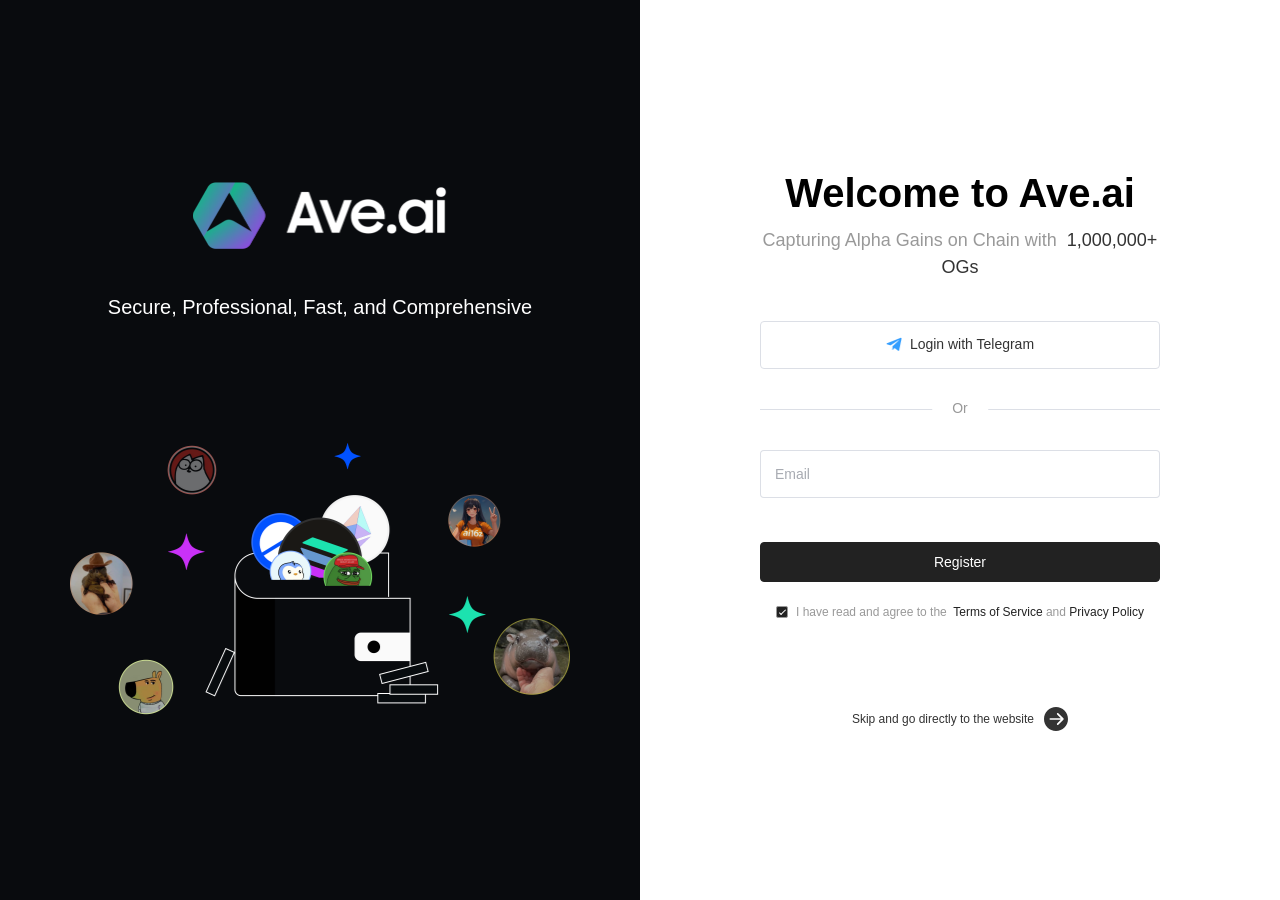
==== commit 9428ab85: "deploy" ====
--- a/index.html
+++ b/index.html
@@ -1,6 +1,6 @@
-<!doctype html><html lang="en"><head><meta charset="UTF-8"><meta name="viewport" content="width=device-width,initial-scale=1,maximum-scale=1,minimum-scale=1,viewport-fit=cover"><link rel="icon" href="/favicon.ico"><title>Ave.ai</title><meta property="og:type" content="website"/><meta property="og:url" content="https://ave.ai"/><meta property="og:title" content="Ave.ai - The Ultimate Web3 Trading Platform"/><meta property="og:description" content="Real-Time Blockchain Data, Price Alerts, Smart Money, KOL, Sniping, Copy-Trading and more."/><meta property="og:image" content="https://ave.s3.ap-east-1.amazonaws.com/logo/tg-share.png"/><meta property="og:image:width" content="1200"><meta property="og:image:height" content="600"><meta property="twitter:card" content="summary_large_image"/><meta property="twitter:url" content="https://ave.ai"/><meta property="twitter:title" content="Ave.ai - The Ultimate Web3 Trading Platform"/><meta property="twitter:description" content="Real-Time Blockchain Data, Price Alerts, Smart Money, KOL, Sniping, Copy-Trading and more."/><meta property="twitter:image" content="https://ave.s3.ap-east-1.amazonaws.com/logo/tg-share.png"/><meta property="fb:app_id" content="1024585522541030"><link rel="canonical" href="https://share.ave.ai"><script id="gsiClient" src="https://accounts.google.com/gsi/client"></script><script src="/vemachine.js"></script><script type="module" crossorigin src="/assets/index-45888eff.js"></script><link rel="stylesheet" href="/assets/index-1fba7490.css"><script type="module">import.meta.url;import("_").catch(()=>1);async function* g(){};if(location.protocol!="file:"){window.__vite_is_modern_browser=true}</script><script type="module">!function(){if(window.__vite_is_modern_browser)return;console.warn("vite: loading legacy chunks, syntax error above and the same error below should be ignored");var e=document.getElementById("vite-legacy-polyfill"),n=document.createElement("script");n.src=e.src,n.onload=function(){System.import(document.getElementById('vite-legacy-entry').getAttribute('data-src'))},document.body.appendChild(n)}();</script></head><body><div id="app"></div><script>(function() {
+<!doctype html><html lang="en"><head><meta charset="UTF-8"><meta name="viewport" content="width=device-width,initial-scale=1,maximum-scale=1,minimum-scale=1,viewport-fit=cover"><link rel="icon" href="/favicon.ico"><title>Ave.ai</title><meta property="og:type" content="website"/><meta property="og:url" content="https://ave.ai"/><meta property="og:title" content="Ave.ai - The Ultimate Web3 Trading Platform"/><meta property="og:description" content="Real-Time Blockchain Data, Price Alerts, Smart Money, KOL, Sniping, Copy-Trading and more."/><meta property="og:image" content="https://ave.s3.ap-east-1.amazonaws.com/logo/tg-share.png"/><meta property="og:image:width" content="1200"><meta property="og:image:height" content="600"><meta property="twitter:card" content="summary_large_image"/><meta property="twitter:url" content="https://ave.ai"/><meta property="twitter:title" content="Ave.ai - The Ultimate Web3 Trading Platform"/><meta property="twitter:description" content="Real-Time Blockchain Data, Price Alerts, Smart Money, KOL, Sniping, Copy-Trading and more."/><meta property="twitter:image" content="https://ave.s3.ap-east-1.amazonaws.com/logo/tg-share.png"/><meta property="fb:app_id" content="1024585522541030"><link rel="canonical" href="https://share.ave.ai"><script id="gsiClient" src="https://accounts.google.com/gsi/client"></script><script src="/vemachine.js"></script><script type="module" crossorigin src="/assets/index-582b7dbc.js"></script><link rel="stylesheet" href="/assets/index-13382ea2.css"><script type="module">import.meta.url;import("_").catch(()=>1);async function* g(){};if(location.protocol!="file:"){window.__vite_is_modern_browser=true}</script><script type="module">!function(){if(window.__vite_is_modern_browser)return;console.warn("vite: loading legacy chunks, syntax error above and the same error below should be ignored");var e=document.getElementById("vite-legacy-polyfill"),n=document.createElement("script");n.src=e.src,n.onload=function(){System.import(document.getElementById('vite-legacy-entry').getAttribute('data-src'))},document.body.appendChild(n)}();</script></head><body><div id="app"></div><script>(function() {
       const prefersDark = window.matchMedia && window.matchMedia('(prefers-color-scheme: dark)').matches
       const setting = localStorage.getItem('color-schema') || 'auto'
       if (setting === 'dark' || (prefersDark && setting !== 'light'))
         document.documentElement.classList.toggle('dark', true)
-    })()</script><script nomodule>!function(){var e=document,t=e.createElement("script");if(!("noModule"in t)&&"onbeforeload"in t){var n=!1;e.addEventListener("beforeload",(function(e){if(e.target===t)n=!0;else if(!e.target.hasAttribute("nomodule")||!n)return;e.preventDefault()}),!0),t.type="module",t.src=".",e.head.appendChild(t),t.remove()}}();</script><script nomodule crossorigin id="vite-legacy-polyfill" src="/assets/polyfills-legacy-b0ca4c51.js"></script><script nomodule crossorigin id="vite-legacy-entry" data-src="/assets/index-legacy-b64cb9e3.js">System.import(document.getElementById('vite-legacy-entry').getAttribute('data-src'))</script></body></html>+    })()</script><script nomodule>!function(){var e=document,t=e.createElement("script");if(!("noModule"in t)&&"onbeforeload"in t){var n=!1;e.addEventListener("beforeload",(function(e){if(e.target===t)n=!0;else if(!e.target.hasAttribute("nomodule")||!n)return;e.preventDefault()}),!0),t.type="module",t.src=".",e.head.appendChild(t),t.remove()}}();</script><script nomodule crossorigin id="vite-legacy-polyfill" src="/assets/polyfills-legacy-b0ca4c51.js"></script><script nomodule crossorigin id="vite-legacy-entry" data-src="/assets/index-legacy-04a3caf1.js">System.import(document.getElementById('vite-legacy-entry').getAttribute('data-src'))</script></body></html>
--- a/assets/index-13382ea2.css
+++ b/assets/index-13382ea2.css
@@ -0,0 +1 @@
+@charset "UTF-8";*,:before,:after{box-sizing:border-box;border-width:0;border-style:solid;border-color:#e5e7eb}html{line-height:1.5;-webkit-text-size-adjust:100%;-moz-tab-size:4;-o-tab-size:4;tab-size:4;font-family:ui-sans-serif,system-ui,-apple-system,BlinkMacSystemFont,Segoe UI,Roboto,Helvetica Neue,Arial,Noto Sans,sans-serif,"Apple Color Emoji","Segoe UI Emoji",Segoe UI Symbol,"Noto Color Emoji"}body{margin:0;line-height:inherit}hr{height:0;color:inherit;border-top-width:.02667rem}abbr:where([title]){-webkit-text-decoration:underline dotted;text-decoration:underline dotted}h1,h2,h3,h4,h5,h6{font-size:inherit;font-weight:inherit}a{color:inherit;text-decoration:inherit}b,strong{font-weight:bolder}code,kbd,samp,pre{font-family:ui-monospace,SFMono-Regular,Menlo,Monaco,Consolas,Liberation Mono,Courier New,monospace;font-size:1em}small{font-size:80%}sub,sup{font-size:75%;line-height:0;position:relative;vertical-align:baseline}sub{bottom:-.25em}sup{top:-.5em}table{text-indent:0;border-color:inherit;border-collapse:collapse}button,input,optgroup,select,textarea{font-family:inherit;font-size:100%;font-weight:inherit;line-height:inherit;color:inherit;margin:0;padding:0}button,select{text-transform:none}button,[type=button],[type=reset],[type=submit]{-webkit-appearance:button;background-color:transparent;background-image:none}:-moz-focusring{outline:auto}:-moz-ui-invalid{box-shadow:none}progress{vertical-align:baseline}::-webkit-inner-spin-button,::-webkit-outer-spin-button{height:auto}[type=search]{-webkit-appearance:textfield;outline-offset:-.05333rem}::-webkit-search-decoration{-webkit-appearance:none}::-webkit-file-upload-button{-webkit-appearance:button;font:inherit}summary{display:list-item}blockquote,dl,dd,h1,h2,h3,h4,h5,h6,hr,figure,p,pre{margin:0}fieldset{margin:0;padding:0}legend{padding:0}ol,ul,menu{list-style:none;margin:0;padding:0}textarea{resize:vertical}input::-moz-placeholder,textarea::-moz-placeholder{opacity:1;color:#9ca3af}input::placeholder,textarea::placeholder{opacity:1;color:#9ca3af}button,[role=button]{cursor:pointer}:disabled{cursor:default}img,svg,video,canvas,audio,iframe,embed,object{display:block;vertical-align:middle}img,video{max-width:100%;height:auto}[hidden]{display:none}*,:before,:after{--un-rotate:0;--un-rotate-x:0;--un-rotate-y:0;--un-rotate-z:0;--un-scale-x:1;--un-scale-y:1;--un-scale-z:1;--un-skew-x:0;--un-skew-y:0;--un-translate-x:0;--un-translate-y:0;--un-translate-z:0;--un-pan-x: ;--un-pan-y: ;--un-pinch-zoom: ;--un-scroll-snap-strictness:proximity;--un-ordinal: ;--un-slashed-zero: ;--un-numeric-figure: ;--un-numeric-spacing: ;--un-numeric-fraction: ;--un-border-spacing-x:0;--un-border-spacing-y:0;--un-ring-offset-shadow:0 0 rgba(0,0,0,0);--un-ring-shadow:0 0 rgba(0,0,0,0);--un-shadow-inset: ;--un-shadow:0 0 rgba(0,0,0,0);--un-ring-inset: ;--un-ring-offset-width:0;--un-ring-offset-color:#fff;--un-ring-width:0;--un-ring-color:rgba(147,197,253,.5);--un-blur: ;--un-brightness: ;--un-contrast: ;--un-drop-shadow: ;--un-grayscale: ;--un-hue-rotate: ;--un-invert: ;--un-saturate: ;--un-sepia: ;--un-backdrop-blur: ;--un-backdrop-brightness: ;--un-backdrop-contrast: ;--un-backdrop-grayscale: ;--un-backdrop-hue-rotate: ;--un-backdrop-invert: ;--un-backdrop-opacity: ;--un-backdrop-saturate: ;--un-backdrop-sepia: }::backdrop{--un-rotate:0;--un-rotate-x:0;--un-rotate-y:0;--un-rotate-z:0;--un-scale-x:1;--un-scale-y:1;--un-scale-z:1;--un-skew-x:0;--un-skew-y:0;--un-translate-x:0;--un-translate-y:0;--un-translate-z:0;--un-pan-x: ;--un-pan-y: ;--un-pinch-zoom: ;--un-scroll-snap-strictness:proximity;--un-ordinal: ;--un-slashed-zero: ;--un-numeric-figure: ;--un-numeric-spacing: ;--un-numeric-fraction: ;--un-border-spacing-x:0;--un-border-spacing-y:0;--un-ring-offset-shadow:0 0 rgba(0,0,0,0);--un-ring-shadow:0 0 rgba(0,0,0,0);--un-shadow-inset: ;--un-shadow:0 0 rgba(0,0,0,0);--un-ring-inset: ;--un-ring-offset-width:0;--un-ring-offset-color:#fff;--un-ring-width:0;--un-ring-color:rgba(147,197,253,.5);--un-blur: ;--un-brightness: ;--un-contrast: ;--un-drop-shadow: ;--un-grayscale: ;--un-hue-rotate: ;--un-invert: ;--un-saturate: ;--un-sepia: ;--un-backdrop-blur: ;--un-backdrop-brightness: ;--un-backdrop-contrast: ;--un-backdrop-grayscale: ;--un-backdrop-hue-rotate: ;--un-backdrop-invert: ;--un-backdrop-opacity: ;--un-backdrop-saturate: ;--un-backdrop-sepia: }@font-face{font-family:DM Mono;font-style:normal;font-weight:400;font-display:swap;src:url(https://fonts.gstatic.com/s/dmmono/v16/aFTU7PB1QTsUX8KYthSQBLyM.woff2) format("woff2");unicode-range:U+0100-02BA,U+02BD-02C5,U+02C7-02CC,U+02CE-02D7,U+02DD-02FF,U+0304,U+0308,U+0329,U+1D00-1DBF,U+1E00-1E9F,U+1EF2-1EFF,U+2020,U+20A0-20AB,U+20AD-20C0,U+2113,U+2C60-2C7F,U+A720-A7FF}@font-face{font-family:DM Mono;font-style:normal;font-weight:400;font-display:swap;src:url(https://fonts.gstatic.com/s/dmmono/v16/aFTU7PB1QTsUX8KYthqQBA.woff2) format("woff2");unicode-range:U+0000-00FF,U+0131,U+0152-0153,U+02BB-02BC,U+02C6,U+02DA,U+02DC,U+0304,U+0308,U+0329,U+2000-206F,U+20AC,U+2122,U+2191,U+2193,U+2212,U+2215,U+FEFF,U+FFFD}@font-face{font-family:DM Sans;font-style:normal;font-weight:400;font-display:swap;src:url(https://fonts.gstatic.com/s/dmsans/v17/rP2tp2ywxg089UriI5-g4vlH9VoD8CmcqZG40F9JadbnoEwAopxRR232VGM.woff2) format("woff2");unicode-range:U+0100-02BA,U+02BD-02C5,U+02C7-02CC,U+02CE-02D7,U+02DD-02FF,U+0304,U+0308,U+0329,U+1D00-1DBF,U+1E00-1E9F,U+1EF2-1EFF,U+2020,U+20A0-20AB,U+20AD-20C0,U+2113,U+2C60-2C7F,U+A720-A7FF}@font-face{font-family:DM Sans;font-style:normal;font-weight:400;font-display:swap;src:url(https://fonts.gstatic.com/s/dmsans/v17/rP2tp2ywxg089UriI5-g4vlH9VoD8CmcqZG40F9JadbnoEwAopxRSW32.woff2) format("woff2");unicode-range:U+0000-00FF,U+0131,U+0152-0153,U+02BB-02BC,U+02C6,U+02DA,U+02DC,U+0304,U+0308,U+0329,U+2000-206F,U+20AC,U+2122,U+2191,U+2193,U+2212,U+2215,U+FEFF,U+FFFD}@font-face{font-family:"DM Serif Display";font-style:normal;font-weight:400;font-display:swap;src:url(https://fonts.gstatic.com/s/dmserifdisplay/v17/-nFnOHM81r4j6k0gjAW3mujVU2B2G_5x0ujy.woff2) format("woff2");unicode-range:U+0100-02BA,U+02BD-02C5,U+02C7-02CC,U+02CE-02D7,U+02DD-02FF,U+0304,U+0308,U+0329,U+1D00-1DBF,U+1E00-1E9F,U+1EF2-1EFF,U+2020,U+20A0-20AB,U+20AD-20C0,U+2113,U+2C60-2C7F,U+A720-A7FF}@font-face{font-family:"DM Serif Display";font-style:normal;font-weight:400;font-display:swap;src:url(https://fonts.gstatic.com/s/dmserifdisplay/v17/-nFnOHM81r4j6k0gjAW3mujVU2B2G_Bx0g.woff2) format("woff2");unicode-range:U+0000-00FF,U+0131,U+0152-0153,U+02BB-02BC,U+02C6,U+02DA,U+02DC,U+0304,U+0308,U+0329,U+2000-206F,U+20AC,U+2122,U+2191,U+2193,U+2212,U+2215,U+FEFF,U+FFFD}.absolute{position:absolute}.relative{position:relative}.ml-8px{margin-left:.21333rem}.block{display:block}.inline-block{display:inline-block}.hidden{display:none}.flex{display:flex}.flex-wrap{flex-wrap:wrap}.transform{transform:translate(var(--un-translate-x)) translateY(var(--un-translate-y)) translateZ(var(--un-translate-z)) rotate(var(--un-rotate)) rotateX(var(--un-rotate-x)) rotateY(var(--un-rotate-y)) rotate(var(--un-rotate-z)) skew(var(--un-skew-x)) skewY(var(--un-skew-y)) scaleX(var(--un-scale-x)) scaleY(var(--un-scale-y)) scaleZ(var(--un-scale-z))}.justify-center{justify-content:center}.border{border-width:.02667rem}.text-10px{font-size:.26667rem}.font-400{font-weight:400}.color-\#888{--un-text-opacity:1;color:rgba(136,136,136,var(--un-text-opacity))}[color~="#222222"]{--un-text-opacity:1;color:rgba(34,34,34,var(--un-text-opacity))}.underline{text-decoration-line:underline}.outline{outline-style:solid}.blur{--un-blur:blur(.21333rem);filter:var(--un-blur) var(--un-brightness) var(--un-contrast) var(--un-drop-shadow) var(--un-grayscale) var(--un-hue-rotate) var(--un-invert) var(--un-saturate) var(--un-sepia)}[placeholder~="$t("]::-moz-placeholder{color:var(--t\()}[placeholder~="$t("]::placeholder{color:var(--t\()}:root{--el-color-white:#ffffff;--el-color-black:#000000;--el-color-primary-rgb:64,158,255;--el-color-success-rgb:103,194,58;--el-color-warning-rgb:230,162,60;--el-color-danger-rgb:245,108,108;--el-color-error-rgb:245,108,108;--el-color-info-rgb:144,147,153;--el-font-size-extra-large:.53333rem;--el-font-size-large:.48rem;--el-font-size-medium:.42667rem;--el-font-size-base:.37333rem;--el-font-size-small:.34667rem;--el-font-size-extra-small:.32rem;--el-font-family:"Helvetica Neue",Helvetica,"PingFang SC","Hiragino Sans GB","Microsoft YaHei","微软雅黑",Arial,sans-serif;--el-font-weight-primary:500;--el-font-line-height-primary:.64rem;--el-index-normal:1;--el-index-top:1000;--el-index-popper:2000;--el-border-radius-base:.10667rem;--el-border-radius-small:.05333rem;--el-border-radius-round:.53333rem;--el-border-radius-circle:100%;--el-transition-duration:.3s;--el-transition-duration-fast:.2s;--el-transition-function-ease-in-out-bezier:cubic-bezier(.645,.045,.355,1);--el-transition-function-fast-bezier:cubic-bezier(.23,1,.32,1);--el-transition-all:all var(--el-transition-duration) var(--el-transition-function-ease-in-out-bezier);--el-transition-fade:opacity var(--el-transition-duration) var(--el-transition-function-fast-bezier);--el-transition-md-fade:transform var(--el-transition-duration) var(--el-transition-function-fast-bezier),opacity var(--el-transition-duration) var(--el-transition-function-fast-bezier);--el-transition-fade-linear:opacity var(--el-transition-duration-fast) linear;--el-transition-border:border-color var(--el-transition-duration-fast) var(--el-transition-function-ease-in-out-bezier);--el-transition-box-shadow:box-shadow var(--el-transition-duration-fast) var(--el-transition-function-ease-in-out-bezier);--el-transition-color:color var(--el-transition-duration-fast) var(--el-transition-function-ease-in-out-bezier);--el-component-size-large:1.06667rem;--el-component-size:.85333rem;--el-component-size-small:.64rem;color-scheme:light;--el-color-primary:#409eff;--el-color-primary-light-3:rgb(121.3,187.1,255);--el-color-primary-light-5:rgb(159.5,206.5,255);--el-color-primary-light-7:rgb(197.7,225.9,255);--el-color-primary-light-8:rgb(216.8,235.6,255);--el-color-primary-light-9:rgb(235.9,245.3,255);--el-color-primary-dark-2:rgb(51.2,126.4,204);--el-color-success:#67c23a;--el-color-success-light-3:rgb(148.6,212.3,117.1);--el-color-success-light-5:rgb(179,224.5,156.5);--el-color-success-light-7:rgb(209.4,236.7,195.9);--el-color-success-light-8:rgb(224.6,242.8,215.6);--el-color-success-light-9:rgb(239.8,248.9,235.3);--el-color-success-dark-2:rgb(82.4,155.2,46.4);--el-color-warning:#e6a23c;--el-color-warning-light-3:rgb(237.5,189.9,118.5);--el-color-warning-light-5:rgb(242.5,208.5,157.5);--el-color-warning-light-7:rgb(247.5,227.1,196.5);--el-color-warning-light-8:rgb(250,236.4,216);--el-color-warning-light-9:rgb(252.5,245.7,235.5);--el-color-warning-dark-2:rgb(184,129.6,48);--el-color-danger:#f56c6c;--el-color-danger-light-3:rgb(248,152.1,152.1);--el-color-danger-light-5:rgb(250,181.5,181.5);--el-color-danger-light-7:rgb(252,210.9,210.9);--el-color-danger-light-8:rgb(253,225.6,225.6);--el-color-danger-light-9:rgb(254,240.3,240.3);--el-color-danger-dark-2:rgb(196,86.4,86.4);--el-color-error:#f56c6c;--el-color-error-light-3:rgb(248,152.1,152.1);--el-color-error-light-5:rgb(250,181.5,181.5);--el-color-error-light-7:rgb(252,210.9,210.9);--el-color-error-light-8:rgb(253,225.6,225.6);--el-color-error-light-9:rgb(254,240.3,240.3);--el-color-error-dark-2:rgb(196,86.4,86.4);--el-color-info:#909399;--el-color-info-light-3:rgb(177.3,179.4,183.6);--el-color-info-light-5:rgb(199.5,201,204);--el-color-info-light-7:rgb(221.7,222.6,224.4);--el-color-info-light-8:rgb(232.8,233.4,234.6);--el-color-info-light-9:rgb(243.9,244.2,244.8);--el-color-info-dark-2:rgb(115.2,117.6,122.4);--el-bg-color:#ffffff;--el-bg-color-page:#f2f3f5;--el-bg-color-overlay:#ffffff;--el-text-color-primary:#303133;--el-text-color-regular:#606266;--el-text-color-secondary:#909399;--el-text-color-placeholder:#a8abb2;--el-text-color-disabled:#c0c4cc;--el-border-color:#dcdfe6;--el-border-color-light:#e4e7ed;--el-border-color-lighter:#ebeef5;--el-border-color-extra-light:#f2f6fc;--el-border-color-dark:#d4d7de;--el-border-color-darker:#cdd0d6;--el-fill-color:#f0f2f5;--el-fill-color-light:#f5f7fa;--el-fill-color-lighter:#fafafa;--el-fill-color-extra-light:#fafcff;--el-fill-color-dark:#ebedf0;--el-fill-color-darker:#e6e8eb;--el-fill-color-blank:#ffffff;--el-box-shadow:0 .32rem .85333rem .10667rem rgba(0,0,0,.04),0 .21333rem .53333rem rgba(0,0,0,.08);--el-box-shadow-light:0 0 .32rem rgba(0,0,0,.12);--el-box-shadow-lighter:0 0 .16rem rgba(0,0,0,.12);--el-box-shadow-dark:0 .42667rem 1.28rem .42667rem rgba(0,0,0,.08),0 .32rem .85333rem rgba(0,0,0,.12),0 .21333rem .42667rem -.21333rem rgba(0,0,0,.16);--el-disabled-bg-color:var(--el-fill-color-light);--el-disabled-text-color:var(--el-text-color-placeholder);--el-disabled-border-color:var(--el-border-color-light);--el-overlay-color:rgba(0,0,0,.8);--el-overlay-color-light:rgba(0,0,0,.7);--el-overlay-color-lighter:rgba(0,0,0,.5);--el-mask-color:rgba(255,255,255,.9);--el-mask-color-extra-light:rgba(255,255,255,.3);--el-border-width:.02667rem;--el-border-style:solid;--el-border-color-hover:var(--el-text-color-disabled);--el-border:var(--el-border-width) var(--el-border-style) var(--el-border-color);--el-svg-monochrome-grey:var(--el-border-color)}.fade-in-linear-enter-active,.fade-in-linear-leave-active{transition:var(--el-transition-fade-linear)}.fade-in-linear-enter-from,.fade-in-linear-leave-to{opacity:0}.el-fade-in-linear-enter-active,.el-fade-in-linear-leave-active{transition:var(--el-transition-fade-linear)}.el-fade-in-linear-enter-from,.el-fade-in-linear-leave-to{opacity:0}.el-fade-in-enter-active,.el-fade-in-leave-active{transition:all var(--el-transition-duration) cubic-bezier(.55,0,.1,1)}.el-fade-in-enter-from,.el-fade-in-leave-active{opacity:0}.el-zoom-in-center-enter-active,.el-zoom-in-center-leave-active{transition:all var(--el-transition-duration) cubic-bezier(.55,0,.1,1)}.el-zoom-in-center-enter-from,.el-zoom-in-center-leave-active{opacity:0;transform:scaleX(0)}.el-zoom-in-top-enter-active,.el-zoom-in-top-leave-active{opacity:1;transform:scaleY(1);transform-origin:center top;transition:var(--el-transition-md-fade)}.el-zoom-in-top-enter-active[data-popper-placement^=top],.el-zoom-in-top-leave-active[data-popper-placement^=top]{transform-origin:center bottom}.el-zoom-in-top-enter-from,.el-zoom-in-top-leave-active{opacity:0;transform:scaleY(0)}.el-zoom-in-bottom-enter-active,.el-zoom-in-bottom-leave-active{opacity:1;transform:scaleY(1);transform-origin:center bottom;transition:var(--el-transition-md-fade)}.el-zoom-in-bottom-enter-from,.el-zoom-in-bottom-leave-active{opacity:0;transform:scaleY(0)}.el-zoom-in-left-enter-active,.el-zoom-in-left-leave-active{opacity:1;transform:scale(1);transform-origin:top left;transition:var(--el-transition-md-fade)}.el-zoom-in-left-enter-from,.el-zoom-in-left-leave-active{opacity:0;transform:scale(.45)}.collapse-transition{transition:var(--el-transition-duration) height ease-in-out,var(--el-transition-duration) padding-top ease-in-out,var(--el-transition-duration) padding-bottom ease-in-out}.el-collapse-transition-enter-active,.el-collapse-transition-leave-active{transition:var(--el-transition-duration) max-height ease-in-out,var(--el-transition-duration) padding-top ease-in-out,var(--el-transition-duration) padding-bottom ease-in-out}.horizontal-collapse-transition{transition:var(--el-transition-duration) width ease-in-out,var(--el-transition-duration) padding-left ease-in-out,var(--el-transition-duration) padding-right ease-in-out}.el-list-enter-active,.el-list-leave-active{transition:all 1s}.el-list-enter-from,.el-list-leave-to{opacity:0;transform:translateY(-.8rem)}.el-list-leave-active{position:absolute!important}.el-opacity-transition{transition:opacity var(--el-transition-duration) cubic-bezier(.55,0,.1,1)}.el-icon-loading{animation:rotating 2s linear infinite}.el-icon--right{margin-left:.13333rem}.el-icon--left{margin-right:.13333rem}@keyframes rotating{0%{transform:rotate(0)}to{transform:rotate(1turn)}}.el-icon{--color:inherit;align-items:center;display:inline-flex;height:1em;justify-content:center;line-height:1em;position:relative;width:1em;fill:currentColor;color:var(--color);font-size:inherit}.el-icon.is-loading{animation:rotating 2s linear infinite}.el-icon svg{height:1em;width:1em}.el-result{--el-result-padding:1.06667rem .8rem;--el-result-icon-font-size:1.70667rem;--el-result-title-font-size:.53333rem;--el-result-title-margin-top:.53333rem;--el-result-subtitle-margin-top:.26667rem;--el-result-extra-margin-top:.8rem;align-items:center;box-sizing:border-box;display:flex;flex-direction:column;justify-content:center;padding:var(--el-result-padding);text-align:center}.el-result__icon svg{height:var(--el-result-icon-font-size);width:var(--el-result-icon-font-size)}.el-result__title{margin-top:var(--el-result-title-margin-top)}.el-result__title p{color:var(--el-text-color-primary);font-size:var(--el-result-title-font-size);line-height:1.3;margin:0}.el-result__subtitle{margin-top:var(--el-result-subtitle-margin-top)}.el-result__subtitle p{color:var(--el-text-color-regular);font-size:var(--el-font-size-base);line-height:1.3;margin:0}.el-result__extra{margin-top:var(--el-result-extra-margin-top)}.el-result .icon-primary{--el-result-color:var(--el-color-primary);color:var(--el-result-color)}.el-result .icon-success{--el-result-color:var(--el-color-success);color:var(--el-result-color)}.el-result .icon-warning{--el-result-color:var(--el-color-warning);color:var(--el-result-color)}.el-result .icon-danger{--el-result-color:var(--el-color-danger);color:var(--el-result-color)}.el-result .icon-error{--el-result-color:var(--el-color-error);color:var(--el-result-color)}.el-result .icon-info{--el-result-color:var(--el-color-info);color:var(--el-result-color)}.el-form{--el-form-label-font-size:var(--el-font-size-base);--el-form-inline-content-width:5.86667rem}.el-form--inline .el-form-item{display:inline-flex;margin-right:.85333rem;vertical-align:middle}.el-form--inline.el-form--label-top{display:flex;flex-wrap:wrap}.el-form--inline.el-form--label-top .el-form-item{display:block}.el-form-item{display:flex;--font-size:.37333rem;margin-bottom:.48rem}.el-form-item .el-form-item{margin-bottom:0}.el-form-item .el-input__validateIcon{display:none}.el-form-item--large{--font-size:.37333rem;--el-form-label-font-size:var(--font-size);margin-bottom:.58667rem}.el-form-item--large .el-form-item__label{height:1.06667rem;line-height:1.06667rem}.el-form-item--large .el-form-item__content{line-height:1.06667rem}.el-form-item--large .el-form-item__error{padding-top:.10667rem}.el-form-item--default{--font-size:.37333rem;--el-form-label-font-size:var(--font-size);margin-bottom:.48rem}.el-form-item--default .el-form-item__label{height:.85333rem;line-height:.85333rem}.el-form-item--default .el-form-item__content{line-height:.85333rem}.el-form-item--default .el-form-item__error{padding-top:.05333rem}.el-form-item--small{--font-size:.32rem;--el-form-label-font-size:var(--font-size);margin-bottom:.48rem}.el-form-item--small .el-form-item__label{height:.64rem;line-height:.64rem}.el-form-item--small .el-form-item__content{line-height:.64rem}.el-form-item--small .el-form-item__error{padding-top:.05333rem}.el-form-item--label-left .el-form-item__label{justify-content:flex-start}.el-form-item--label-top{display:block}.el-form-item--label-top .el-form-item__label{display:inline-block;height:auto;line-height:.58667rem;margin-bottom:.21333rem;text-align:left;vertical-align:middle}.el-form-item__label-wrap{display:flex}.el-form-item__label{align-items:flex-start;box-sizing:border-box;color:var(--el-text-color-regular);display:inline-flex;flex:0 0 auto;font-size:var(--el-form-label-font-size);height:.85333rem;justify-content:flex-end;line-height:.85333rem;padding:0 .32rem 0 0}.el-form-item__content{align-items:center;display:flex;flex:1;flex-wrap:wrap;font-size:var(--font-size);line-height:.85333rem;min-width:0;position:relative}.el-form-item__content .el-input-group{vertical-align:top}.el-form-item__error{color:var(--el-color-danger);font-size:.32rem;left:0;line-height:1;padding-top:.05333rem;position:absolute;top:100%}.el-form-item__error--inline{display:inline-block;left:auto;margin-left:.26667rem;position:relative;top:auto}.el-form-item.is-required:not(.is-no-asterisk).asterisk-left>.el-form-item__label-wrap>.el-form-item__label:before,.el-form-item.is-required:not(.is-no-asterisk).asterisk-left>.el-form-item__label:before{color:var(--el-color-danger);content:"*";margin-right:.10667rem}.el-form-item.is-required:not(.is-no-asterisk).asterisk-right>.el-form-item__label-wrap>.el-form-item__label:after,.el-form-item.is-required:not(.is-no-asterisk).asterisk-right>.el-form-item__label:after{color:var(--el-color-danger);content:"*";margin-left:.10667rem}.el-form-item.is-error .el-input-tag__wrapper,.el-form-item.is-error .el-input-tag__wrapper.is-focus,.el-form-item.is-error .el-input-tag__wrapper:focus,.el-form-item.is-error .el-input-tag__wrapper:hover,.el-form-item.is-error .el-input__wrapper,.el-form-item.is-error .el-input__wrapper.is-focus,.el-form-item.is-error .el-input__wrapper:focus,.el-form-item.is-error .el-input__wrapper:hover,.el-form-item.is-error .el-select__wrapper,.el-form-item.is-error .el-select__wrapper.is-focus,.el-form-item.is-error .el-select__wrapper:focus,.el-form-item.is-error .el-select__wrapper:hover,.el-form-item.is-error .el-textarea__inner,.el-form-item.is-error .el-textarea__inner.is-focus,.el-form-item.is-error .el-textarea__inner:focus,.el-form-item.is-error .el-textarea__inner:hover{box-shadow:0 0 0 .02667rem var(--el-color-danger) inset}.el-form-item.is-error .el-input-group__append .el-input__wrapper,.el-form-item.is-error .el-input-group__prepend .el-input__wrapper{box-shadow:inset 0 0 0 .02667rem transparent}.el-form-item.is-error .el-input-group__append .el-input__validateIcon,.el-form-item.is-error .el-input-group__prepend .el-input__validateIcon{display:none}.el-form-item.is-error .el-input__validateIcon{color:var(--el-color-danger)}.el-form-item--feedback .el-input__validateIcon{display:inline-flex}.el-checkbox{--el-checkbox-font-size:.37333rem;--el-checkbox-font-weight:var(--el-font-weight-primary);--el-checkbox-text-color:var(--el-text-color-regular);--el-checkbox-input-height:.37333rem;--el-checkbox-input-width:.37333rem;--el-checkbox-border-radius:var(--el-border-radius-small);--el-checkbox-bg-color:var(--el-fill-color-blank);--el-checkbox-input-border:var(--el-border);--el-checkbox-disabled-border-color:var(--el-border-color);--el-checkbox-disabled-input-fill:var(--el-fill-color-light);--el-checkbox-disabled-icon-color:var(--el-text-color-placeholder);--el-checkbox-disabled-checked-input-fill:var(--el-border-color-extra-light);--el-checkbox-disabled-checked-input-border-color:var(--el-border-color);--el-checkbox-disabled-checked-icon-color:var(--el-text-color-placeholder);--el-checkbox-checked-text-color:var(--el-color-primary);--el-checkbox-checked-input-border-color:var(--el-color-primary);--el-checkbox-checked-bg-color:var(--el-color-primary);--el-checkbox-checked-icon-color:var(--el-color-white);--el-checkbox-input-border-color-hover:var(--el-color-primary);align-items:center;color:var(--el-checkbox-text-color);cursor:pointer;display:inline-flex;font-size:var(--el-font-size-base);font-weight:var(--el-checkbox-font-weight);height:var(--el-checkbox-height,32px);margin-right:.8rem;position:relative;-webkit-user-select:none;user-select:none;white-space:nowrap}.el-checkbox.is-disabled{cursor:not-allowed}.el-checkbox.is-bordered{border:var(--el-border);border-radius:var(--el-border-radius-base);box-sizing:border-box;padding:0 .4rem 0 .24rem}.el-checkbox.is-bordered.is-checked{border-color:var(--el-color-primary)}.el-checkbox.is-bordered.is-disabled{border-color:var(--el-border-color-lighter)}.el-checkbox.is-bordered.el-checkbox--large{border-radius:var(--el-border-radius-base);padding:0 .50667rem 0 .29333rem}.el-checkbox.is-bordered.el-checkbox--large .el-checkbox__label{font-size:var(--el-font-size-base)}.el-checkbox.is-bordered.el-checkbox--large .el-checkbox__inner{height:.37333rem;width:.37333rem}.el-checkbox.is-bordered.el-checkbox--small{border-radius:calc(var(--el-border-radius-base) - .02667rem);padding:0 .29333rem 0 .18667rem}.el-checkbox.is-bordered.el-checkbox--small .el-checkbox__label{font-size:.32rem}.el-checkbox.is-bordered.el-checkbox--small .el-checkbox__inner{height:.32rem;width:.32rem}.el-checkbox.is-bordered.el-checkbox--small .el-checkbox__inner:after{height:.16rem;width:.05333rem}.el-checkbox input:focus-visible+.el-checkbox__inner{border-radius:var(--el-checkbox-border-radius);outline:.05333rem solid var(--el-checkbox-input-border-color-hover);outline-offset:.02667rem}.el-checkbox__input{cursor:pointer;display:inline-flex;outline:none;position:relative;white-space:nowrap}.el-checkbox__input.is-disabled .el-checkbox__inner{background-color:var(--el-checkbox-disabled-input-fill);border-color:var(--el-checkbox-disabled-border-color);cursor:not-allowed}.el-checkbox__input.is-disabled .el-checkbox__inner:after{border-color:var(--el-checkbox-disabled-icon-color);cursor:not-allowed}.el-checkbox__input.is-disabled.is-checked .el-checkbox__inner{background-color:var(--el-checkbox-disabled-checked-input-fill);border-color:var(--el-checkbox-disabled-checked-input-border-color)}.el-checkbox__input.is-disabled.is-checked .el-checkbox__inner:after{border-color:var(--el-checkbox-disabled-checked-icon-color)}.el-checkbox__input.is-disabled.is-indeterminate .el-checkbox__inner{background-color:var(--el-checkbox-disabled-checked-input-fill);border-color:var(--el-checkbox-disabled-checked-input-border-color)}.el-checkbox__input.is-disabled.is-indeterminate .el-checkbox__inner:before{background-color:var(--el-checkbox-disabled-checked-icon-color);border-color:var(--el-checkbox-disabled-checked-icon-color)}.el-checkbox__input.is-disabled+span.el-checkbox__label{color:var(--el-disabled-text-color);cursor:not-allowed}.el-checkbox__input.is-checked .el-checkbox__inner{background-color:var(--el-checkbox-checked-bg-color);border-color:var(--el-checkbox-checked-input-border-color)}.el-checkbox__input.is-checked .el-checkbox__inner:after{border-color:var(--el-checkbox-checked-icon-color);transform:rotate(45deg) scaleY(1)}.el-checkbox__input.is-checked+.el-checkbox__label{color:var(--el-checkbox-checked-text-color)}.el-checkbox__input.is-focus:not(.is-checked) .el-checkbox__original:not(:focus-visible){border-color:var(--el-checkbox-input-border-color-hover)}.el-checkbox__input.is-indeterminate .el-checkbox__inner{background-color:var(--el-checkbox-checked-bg-color);border-color:var(--el-checkbox-checked-input-border-color)}.el-checkbox__input.is-indeterminate .el-checkbox__inner:before{background-color:var(--el-checkbox-checked-icon-color);content:"";display:block;height:.05333rem;left:0;position:absolute;right:0;top:.13333rem;transform:scale(.5)}.el-checkbox__input.is-indeterminate .el-checkbox__inner:after{display:none}.el-checkbox__inner{background-color:var(--el-checkbox-bg-color);border:var(--el-checkbox-input-border);border-radius:var(--el-checkbox-border-radius);box-sizing:border-box;display:inline-block;height:var(--el-checkbox-input-height);position:relative;transition:border-color .25s cubic-bezier(.71,-.46,.29,1.46),background-color .25s cubic-bezier(.71,-.46,.29,1.46),outline .25s cubic-bezier(.71,-.46,.29,1.46);width:var(--el-checkbox-input-width);z-index:var(--el-index-normal)}.el-checkbox__inner:hover{border-color:var(--el-checkbox-input-border-color-hover)}.el-checkbox__inner:after{border:.02667rem solid transparent;border-left:0;border-top:0;box-sizing:content-box;content:"";height:.18667rem;left:.10667rem;position:absolute;top:.02667rem;transform:rotate(45deg) scaleY(0);transform-origin:center;transition:transform .15s ease-in .05s;width:.08rem}.el-checkbox__original{height:0;margin:0;opacity:0;outline:none;position:absolute;width:0;z-index:-1}.el-checkbox__label{display:inline-block;font-size:var(--el-checkbox-font-size);line-height:1;padding-left:.21333rem}.el-checkbox.el-checkbox--large{height:1.06667rem}.el-checkbox.el-checkbox--large .el-checkbox__label{font-size:.37333rem}.el-checkbox.el-checkbox--large .el-checkbox__inner{height:.37333rem;width:.37333rem}.el-checkbox.el-checkbox--small{height:.64rem}.el-checkbox.el-checkbox--small .el-checkbox__label{font-size:.32rem}.el-checkbox.el-checkbox--small .el-checkbox__inner{height:.32rem;width:.32rem}.el-checkbox.el-checkbox--small .el-checkbox__input.is-indeterminate .el-checkbox__inner:before{top:.10667rem}.el-checkbox.el-checkbox--small .el-checkbox__inner:after{height:.16rem;width:.05333rem}.el-checkbox:last-of-type{margin-right:0}.el-link{--el-link-font-size:var(--el-font-size-base);--el-link-font-weight:var(--el-font-weight-primary);--el-link-text-color:var(--el-text-color-regular);--el-link-hover-text-color:var(--el-color-primary);--el-link-disabled-text-color:var(--el-text-color-placeholder);align-items:center;color:var(--el-link-text-color);cursor:pointer;display:inline-flex;flex-direction:row;font-size:var(--el-link-font-size);font-weight:var(--el-link-font-weight);justify-content:center;outline:none;padding:0;position:relative;text-decoration:none;vertical-align:middle}.el-link:hover{color:var(--el-link-hover-text-color)}.el-link.is-underline:hover:after{border-bottom:.02667rem solid var(--el-link-hover-text-color);bottom:0;content:"";height:0;left:0;position:absolute;right:0}.el-link.is-disabled{color:var(--el-link-disabled-text-color);cursor:not-allowed}.el-link [class*=el-icon-]+span{margin-left:.13333rem}.el-link.el-link--default:after{border-color:var(--el-link-hover-text-color)}.el-link__inner{align-items:center;display:inline-flex;justify-content:center}.el-link.el-link--primary{--el-link-text-color:var(--el-color-primary);--el-link-hover-text-color:var(--el-color-primary-light-3);--el-link-disabled-text-color:var(--el-color-primary-light-5)}.el-link.el-link--primary.is-underline:hover:after,.el-link.el-link--primary:after{border-color:var(--el-link-text-color)}.el-link.el-link--success{--el-link-text-color:var(--el-color-success);--el-link-hover-text-color:var(--el-color-success-light-3);--el-link-disabled-text-color:var(--el-color-success-light-5)}.el-link.el-link--success.is-underline:hover:after,.el-link.el-link--success:after{border-color:var(--el-link-text-color)}.el-link.el-link--warning{--el-link-text-color:var(--el-color-warning);--el-link-hover-text-color:var(--el-color-warning-light-3);--el-link-disabled-text-color:var(--el-color-warning-light-5)}.el-link.el-link--warning.is-underline:hover:after,.el-link.el-link--warning:after{border-color:var(--el-link-text-color)}.el-link.el-link--danger{--el-link-text-color:var(--el-color-danger);--el-link-hover-text-color:var(--el-color-danger-light-3);--el-link-disabled-text-color:var(--el-color-danger-light-5)}.el-link.el-link--danger.is-underline:hover:after,.el-link.el-link--danger:after{border-color:var(--el-link-text-color)}.el-link.el-link--error{--el-link-text-color:var(--el-color-error);--el-link-hover-text-color:var(--el-color-error-light-3);--el-link-disabled-text-color:var(--el-color-error-light-5)}.el-link.el-link--error.is-underline:hover:after,.el-link.el-link--error:after{border-color:var(--el-link-text-color)}.el-link.el-link--info{--el-link-text-color:var(--el-color-info);--el-link-hover-text-color:var(--el-color-info-light-3);--el-link-disabled-text-color:var(--el-color-info-light-5)}.el-link.el-link--info.is-underline:hover:after,.el-link.el-link--info:after{border-color:var(--el-link-text-color)}.el-textarea{--el-input-text-color:var(--el-text-color-regular);--el-input-border:var(--el-border);--el-input-hover-border:var(--el-border-color-hover);--el-input-focus-border:var(--el-color-primary);--el-input-transparent-border:0 0 0 .02667rem transparent inset;--el-input-border-color:var(--el-border-color);--el-input-border-radius:var(--el-border-radius-base);--el-input-bg-color:var(--el-fill-color-blank);--el-input-icon-color:var(--el-text-color-placeholder);--el-input-placeholder-color:var(--el-text-color-placeholder);--el-input-hover-border-color:var(--el-border-color-hover);--el-input-clear-hover-color:var(--el-text-color-secondary);--el-input-focus-border-color:var(--el-color-primary);--el-input-width:100%;display:inline-block;font-size:var(--el-font-size-base);position:relative;vertical-align:bottom;width:100%}.el-textarea__inner{-webkit-appearance:none;background-color:var(--el-input-bg-color,var(--el-fill-color-blank));background-image:none;border:none;border-radius:var(--el-input-border-radius,var(--el-border-radius-base));box-shadow:0 0 0 .02667rem var(--el-input-border-color,var(--el-border-color)) inset;box-sizing:border-box;color:var(--el-input-text-color,var(--el-text-color-regular));display:block;font-family:inherit;font-size:inherit;line-height:1.5;padding:.13333rem .29333rem;position:relative;resize:vertical;transition:var(--el-transition-box-shadow);width:100%}.el-textarea__inner::placeholder{color:var(--el-input-placeholder-color,var(--el-text-color-placeholder))}.el-textarea__inner:hover{box-shadow:0 0 0 .02667rem var(--el-input-hover-border-color) inset}.el-textarea__inner:focus{box-shadow:0 0 0 .02667rem var(--el-input-focus-border-color) inset;outline:none}.el-textarea .el-input__count{background:var(--el-fill-color-blank);bottom:.13333rem;color:var(--el-color-info);font-size:.32rem;line-height:.37333rem;position:absolute;right:.26667rem}.el-textarea.is-disabled .el-textarea__inner{background-color:var(--el-disabled-bg-color);box-shadow:0 0 0 .02667rem var(--el-disabled-border-color) inset;color:var(--el-disabled-text-color);cursor:not-allowed}.el-textarea.is-disabled .el-textarea__inner::placeholder{color:var(--el-text-color-placeholder)}.el-textarea.is-exceed .el-textarea__inner{box-shadow:0 0 0 .02667rem var(--el-color-danger) inset}.el-textarea.is-exceed .el-input__count{color:var(--el-color-danger)}.el-input{--el-input-text-color:var(--el-text-color-regular);--el-input-border:var(--el-border);--el-input-hover-border:var(--el-border-color-hover);--el-input-focus-border:var(--el-color-primary);--el-input-transparent-border:0 0 0 .02667rem transparent inset;--el-input-border-color:var(--el-border-color);--el-input-border-radius:var(--el-border-radius-base);--el-input-bg-color:var(--el-fill-color-blank);--el-input-icon-color:var(--el-text-color-placeholder);--el-input-placeholder-color:var(--el-text-color-placeholder);--el-input-hover-border-color:var(--el-border-color-hover);--el-input-clear-hover-color:var(--el-text-color-secondary);--el-input-focus-border-color:var(--el-color-primary);--el-input-width:100%;--el-input-height:var(--el-component-size);box-sizing:border-box;display:inline-flex;font-size:var(--el-font-size-base);line-height:var(--el-input-height);position:relative;vertical-align:middle;width:var(--el-input-width)}.el-input::-webkit-scrollbar{width:.16rem;z-index:11}.el-input::-webkit-scrollbar:horizontal{height:.16rem}.el-input::-webkit-scrollbar-thumb{background:var(--el-text-color-disabled);border-radius:.13333rem;width:.16rem}.el-input::-webkit-scrollbar-corner,.el-input::-webkit-scrollbar-track{background:var(--el-fill-color-blank)}.el-input::-webkit-scrollbar-track-piece{background:var(--el-fill-color-blank);width:.16rem}.el-input .el-input__clear,.el-input .el-input__password{color:var(--el-input-icon-color);cursor:pointer;font-size:.37333rem}.el-input .el-input__clear:hover,.el-input .el-input__password:hover{color:var(--el-input-clear-hover-color)}.el-input .el-input__count{align-items:center;color:var(--el-color-info);display:inline-flex;font-size:.32rem;height:100%}.el-input .el-input__count .el-input__count-inner{background:var(--el-fill-color-blank);display:inline-block;line-height:normal;padding-left:.21333rem}.el-input__wrapper{align-items:center;background-color:var(--el-input-bg-color,var(--el-fill-color-blank));background-image:none;border-radius:var(--el-input-border-radius,var(--el-border-radius-base));box-shadow:0 0 0 .02667rem var(--el-input-border-color,var(--el-border-color)) inset;cursor:text;display:inline-flex;flex-grow:1;justify-content:center;padding:.02667rem .29333rem;transform:translateZ(0);transition:var(--el-transition-box-shadow)}.el-input__wrapper:hover{box-shadow:0 0 0 .02667rem var(--el-input-hover-border-color) inset}.el-input__wrapper.is-focus{box-shadow:0 0 0 .02667rem var(--el-input-focus-border-color) inset}.el-input__inner{--el-input-inner-height:calc(var(--el-input-height, 32px) - .05333rem);-webkit-appearance:none;background:none;border:none;box-sizing:border-box;color:var(--el-input-text-color,var(--el-text-color-regular));flex-grow:1;font-size:inherit;height:var(--el-input-inner-height);line-height:var(--el-input-inner-height);outline:none;padding:0;width:100%}.el-input__inner:focus{outline:none}.el-input__inner::placeholder{color:var(--el-input-placeholder-color,var(--el-text-color-placeholder))}.el-input__inner[type=password]::-ms-reveal{display:none}.el-input__inner[type=number]{line-height:1}.el-input__prefix{color:var(--el-input-icon-color,var(--el-text-color-placeholder));display:inline-flex;flex-shrink:0;flex-wrap:nowrap;height:100%;pointer-events:none;text-align:center;transition:all var(--el-transition-duration);white-space:nowrap}.el-input__prefix-inner{align-items:center;display:inline-flex;justify-content:center;pointer-events:all}.el-input__prefix-inner>:last-child{margin-right:.21333rem}.el-input__prefix-inner>:first-child,.el-input__prefix-inner>:first-child.el-input__icon{margin-left:0}.el-input__suffix{color:var(--el-input-icon-color,var(--el-text-color-placeholder));display:inline-flex;flex-shrink:0;flex-wrap:nowrap;height:100%;pointer-events:none;text-align:center;transition:all var(--el-transition-duration);white-space:nowrap}.el-input__suffix-inner{align-items:center;display:inline-flex;justify-content:center;pointer-events:all}.el-input__suffix-inner>:first-child{margin-left:.21333rem}.el-input .el-input__icon{align-items:center;display:flex;height:inherit;justify-content:center;line-height:inherit;margin-left:.21333rem;transition:all var(--el-transition-duration)}.el-input__validateIcon{pointer-events:none}.el-input.is-active .el-input__wrapper{box-shadow:0 0 0 .02667rem var(--el-input-focus-color, ) inset}.el-input.is-disabled{cursor:not-allowed}.el-input.is-disabled .el-input__wrapper{background-color:var(--el-disabled-bg-color);box-shadow:0 0 0 .02667rem var(--el-disabled-border-color) inset;cursor:not-allowed}.el-input.is-disabled .el-input__inner{color:var(--el-disabled-text-color);-webkit-text-fill-color:var(--el-disabled-text-color);cursor:not-allowed}.el-input.is-disabled .el-input__inner::placeholder{color:var(--el-text-color-placeholder)}.el-input.is-disabled .el-input__icon{cursor:not-allowed}.el-input.is-exceed .el-input__wrapper{box-shadow:0 0 0 .02667rem var(--el-color-danger) inset}.el-input.is-exceed .el-input__suffix .el-input__count{color:var(--el-color-danger)}.el-input--large{--el-input-height:var(--el-component-size-large);font-size:.37333rem}.el-input--large .el-input__wrapper{padding:.02667rem .4rem}.el-input--large .el-input__inner{--el-input-inner-height:calc(var(--el-input-height, 40px) - .05333rem)}.el-input--small{--el-input-height:var(--el-component-size-small);font-size:.32rem}.el-input--small .el-input__wrapper{padding:.02667rem .18667rem}.el-input--small .el-input__inner{--el-input-inner-height:calc(var(--el-input-height, 24px) - .05333rem)}.el-input-group{align-items:stretch;display:inline-flex;width:100%}.el-input-group__append,.el-input-group__prepend{align-items:center;background-color:var(--el-fill-color-light);border-radius:var(--el-input-border-radius);color:var(--el-color-info);display:inline-flex;justify-content:center;min-height:100%;padding:0 .53333rem;position:relative;white-space:nowrap}.el-input-group__append:focus,.el-input-group__prepend:focus{outline:none}.el-input-group__append .el-button,.el-input-group__append .el-select,.el-input-group__prepend .el-button,.el-input-group__prepend .el-select{display:inline-block;margin:0 -.53333rem}.el-input-group__append button.el-button,.el-input-group__append button.el-button:hover,.el-input-group__append div.el-select .el-select__wrapper,.el-input-group__append div.el-select:hover .el-select__wrapper,.el-input-group__prepend button.el-button,.el-input-group__prepend button.el-button:hover,.el-input-group__prepend div.el-select .el-select__wrapper,.el-input-group__prepend div.el-select:hover .el-select__wrapper{background-color:transparent;border-color:transparent;color:inherit}.el-input-group__append .el-button,.el-input-group__append .el-input,.el-input-group__prepend .el-button,.el-input-group__prepend .el-input{font-size:inherit}.el-input-group__prepend{border-bottom-right-radius:0;border-right:0;border-top-right-radius:0;box-shadow:.02667rem 0 0 0 var(--el-input-border-color) inset,0 .02667rem 0 0 var(--el-input-border-color) inset,0 -.02667rem 0 0 var(--el-input-border-color) inset}.el-input-group__append{border-left:0;box-shadow:0 .02667rem 0 0 var(--el-input-border-color) inset,0 -.02667rem 0 0 var(--el-input-border-color) inset,-.02667rem 0 0 0 var(--el-input-border-color) inset}.el-input-group--prepend>.el-input__wrapper,.el-input-group__append{border-bottom-left-radius:0;border-top-left-radius:0}.el-input-group--prepend .el-input-group__prepend .el-select .el-select__wrapper{border-bottom-right-radius:0;border-top-right-radius:0;box-shadow:.02667rem 0 0 0 var(--el-input-border-color) inset,0 .02667rem 0 0 var(--el-input-border-color) inset,0 -.02667rem 0 0 var(--el-input-border-color) inset}.el-input-group--append>.el-input__wrapper{border-bottom-right-radius:0;border-top-right-radius:0}.el-input-group--append .el-input-group__append .el-select .el-select__wrapper{border-bottom-left-radius:0;border-top-left-radius:0;box-shadow:0 .02667rem 0 0 var(--el-input-border-color) inset,0 -.02667rem 0 0 var(--el-input-border-color) inset,-.02667rem 0 0 0 var(--el-input-border-color) inset}.el-input-hidden{display:none!important}.el-divider{position:relative}.el-divider--horizontal{border-top:.02667rem var(--el-border-color) var(--el-border-style);display:block;height:.02667rem;margin:.64rem 0;width:100%}.el-divider--vertical{border-left:.02667rem var(--el-border-color) var(--el-border-style);display:inline-block;height:1em;margin:0 .21333rem;position:relative;vertical-align:middle;width:.02667rem}.el-divider__text{background-color:var(--el-bg-color);color:var(--el-text-color-primary);font-size:.37333rem;font-weight:500;padding:0 .53333rem;position:absolute}.el-divider__text.is-left{left:.53333rem;transform:translateY(-50%)}.el-divider__text.is-center{left:50%;transform:translate(-50%) translateY(-50%)}.el-divider__text.is-right{right:.53333rem;transform:translateY(-50%)}.el-button{--el-button-font-weight:var(--el-font-weight-primary);--el-button-border-color:var(--el-border-color);--el-button-bg-color:var(--el-fill-color-blank);--el-button-text-color:var(--el-text-color-regular);--el-button-disabled-text-color:var(--el-disabled-text-color);--el-button-disabled-bg-color:var(--el-fill-color-blank);--el-button-disabled-border-color:var(--el-border-color-light);--el-button-divide-border-color:rgba(255,255,255,.5);--el-button-hover-text-color:var(--el-color-primary);--el-button-hover-bg-color:var(--el-color-primary-light-9);--el-button-hover-border-color:var(--el-color-primary-light-7);--el-button-active-text-color:var(--el-button-hover-text-color);--el-button-active-border-color:var(--el-color-primary);--el-button-active-bg-color:var(--el-button-hover-bg-color);--el-button-outline-color:var(--el-color-primary-light-5);--el-button-hover-link-text-color:var(--el-text-color-secondary);--el-button-active-color:var(--el-text-color-primary);align-items:center;-webkit-appearance:none;background-color:var(--el-button-bg-color);border:var(--el-border);border-color:var(--el-button-border-color);box-sizing:border-box;color:var(--el-button-text-color);cursor:pointer;display:inline-flex;font-weight:var(--el-button-font-weight);height:.85333rem;justify-content:center;line-height:1;outline:none;text-align:center;transition:.1s;-webkit-user-select:none;user-select:none;vertical-align:middle;white-space:nowrap}.el-button:hover{background-color:var(--el-button-hover-bg-color);border-color:var(--el-button-hover-border-color);color:var(--el-button-hover-text-color);outline:none}.el-button:active{background-color:var(--el-button-active-bg-color);border-color:var(--el-button-active-border-color);color:var(--el-button-active-text-color);outline:none}.el-button:focus-visible{outline:.05333rem solid var(--el-button-outline-color);outline-offset:.02667rem;transition:outline-offset 0s,outline 0s}.el-button>span{align-items:center;display:inline-flex}.el-button+.el-button{margin-left:.32rem}.el-button{border-radius:var(--el-border-radius-base);font-size:var(--el-font-size-base)}.el-button,.el-button.is-round{padding:.21333rem .4rem}.el-button::-moz-focus-inner{border:0}.el-button [class*=el-icon]+span{margin-left:.16rem}.el-button [class*=el-icon] svg{vertical-align:bottom}.el-button.is-plain{--el-button-hover-text-color:var(--el-color-primary);--el-button-hover-bg-color:var(--el-fill-color-blank);--el-button-hover-border-color:var(--el-color-primary)}.el-button.is-active{background-color:var(--el-button-active-bg-color);border-color:var(--el-button-active-border-color);color:var(--el-button-active-text-color);outline:none}.el-button.is-disabled,.el-button.is-disabled:hover{background-color:var(--el-button-disabled-bg-color);background-image:none;border-color:var(--el-button-disabled-border-color);color:var(--el-button-disabled-text-color);cursor:not-allowed}.el-button.is-loading{pointer-events:none;position:relative}.el-button.is-loading:before{background-color:var(--el-mask-color-extra-light);border-radius:inherit;bottom:-.02667rem;content:"";left:-.02667rem;pointer-events:none;position:absolute;right:-.02667rem;top:-.02667rem;z-index:1}.el-button.is-round{border-radius:var(--el-border-radius-round)}.el-button.is-circle{border-radius:50%;padding:.21333rem;width:.85333rem}.el-button.is-text{background-color:transparent;border:0 solid transparent;color:var(--el-button-text-color)}.el-button.is-text.is-disabled{background-color:transparent!important;color:var(--el-button-disabled-text-color)}.el-button.is-text:not(.is-disabled):hover{background-color:var(--el-fill-color-light)}.el-button.is-text:not(.is-disabled):focus-visible{outline:.05333rem solid var(--el-button-outline-color);outline-offset:.02667rem;transition:outline-offset 0s,outline 0s}.el-button.is-text:not(.is-disabled):active{background-color:var(--el-fill-color)}.el-button.is-text:not(.is-disabled).is-has-bg{background-color:var(--el-fill-color-light)}.el-button.is-text:not(.is-disabled).is-has-bg:hover{background-color:var(--el-fill-color)}.el-button.is-text:not(.is-disabled).is-has-bg:active{background-color:var(--el-fill-color-dark)}.el-button__text--expand{letter-spacing:.3em;margin-right:-.3em}.el-button.is-link{background:transparent;border-color:transparent;color:var(--el-button-text-color);height:auto;padding:.05333rem}.el-button.is-link:hover{color:var(--el-button-hover-link-text-color)}.el-button.is-link.is-disabled{background-color:transparent!important;border-color:transparent!important;color:var(--el-button-disabled-text-color)}.el-button.is-link:not(.is-disabled):active,.el-button.is-link:not(.is-disabled):hover{background-color:transparent;border-color:transparent}.el-button.is-link:not(.is-disabled):active{color:var(--el-button-active-color)}.el-button--text{background:transparent;border-color:transparent;color:var(--el-color-primary);padding-left:0;padding-right:0}.el-button--text.is-disabled{background-color:transparent!important;border-color:transparent!important;color:var(--el-button-disabled-text-color)}.el-button--text:not(.is-disabled):hover{background-color:transparent;border-color:transparent;color:var(--el-color-primary-light-3)}.el-button--text:not(.is-disabled):active{background-color:transparent;border-color:transparent;color:var(--el-color-primary-dark-2)}.el-button__link--expand{letter-spacing:.3em;margin-right:-.3em}.el-button--primary{--el-button-text-color:var(--el-color-white);--el-button-bg-color:var(--el-color-primary);--el-button-border-color:var(--el-color-primary);--el-button-outline-color:var(--el-color-primary-light-5);--el-button-active-color:var(--el-color-primary-dark-2);--el-button-hover-text-color:var(--el-color-white);--el-button-hover-link-text-color:var(--el-color-primary-light-5);--el-button-hover-bg-color:var(--el-color-primary-light-3);--el-button-hover-border-color:var(--el-color-primary-light-3);--el-button-active-bg-color:var(--el-color-primary-dark-2);--el-button-active-border-color:var(--el-color-primary-dark-2);--el-button-disabled-text-color:var(--el-color-white);--el-button-disabled-bg-color:var(--el-color-primary-light-5);--el-button-disabled-border-color:var(--el-color-primary-light-5)}.el-button--primary.is-link,.el-button--primary.is-plain,.el-button--primary.is-text{--el-button-text-color:var(--el-color-primary);--el-button-bg-color:var(--el-color-primary-light-9);--el-button-border-color:var(--el-color-primary-light-5);--el-button-hover-text-color:var(--el-color-white);--el-button-hover-bg-color:var(--el-color-primary);--el-button-hover-border-color:var(--el-color-primary);--el-button-active-text-color:var(--el-color-white)}.el-button--primary.is-link.is-disabled,.el-button--primary.is-link.is-disabled:active,.el-button--primary.is-link.is-disabled:focus,.el-button--primary.is-link.is-disabled:hover,.el-button--primary.is-plain.is-disabled,.el-button--primary.is-plain.is-disabled:active,.el-button--primary.is-plain.is-disabled:focus,.el-button--primary.is-plain.is-disabled:hover,.el-button--primary.is-text.is-disabled,.el-button--primary.is-text.is-disabled:active,.el-button--primary.is-text.is-disabled:focus,.el-button--primary.is-text.is-disabled:hover{background-color:var(--el-color-primary-light-9);border-color:var(--el-color-primary-light-8);color:var(--el-color-primary-light-5)}.el-button--success{--el-button-text-color:var(--el-color-white);--el-button-bg-color:var(--el-color-success);--el-button-border-color:var(--el-color-success);--el-button-outline-color:var(--el-color-success-light-5);--el-button-active-color:var(--el-color-success-dark-2);--el-button-hover-text-color:var(--el-color-white);--el-button-hover-link-text-color:var(--el-color-success-light-5);--el-button-hover-bg-color:var(--el-color-success-light-3);--el-button-hover-border-color:var(--el-color-success-light-3);--el-button-active-bg-color:var(--el-color-success-dark-2);--el-button-active-border-color:var(--el-color-success-dark-2);--el-button-disabled-text-color:var(--el-color-white);--el-button-disabled-bg-color:var(--el-color-success-light-5);--el-button-disabled-border-color:var(--el-color-success-light-5)}.el-button--success.is-link,.el-button--success.is-plain,.el-button--success.is-text{--el-button-text-color:var(--el-color-success);--el-button-bg-color:var(--el-color-success-light-9);--el-button-border-color:var(--el-color-success-light-5);--el-button-hover-text-color:var(--el-color-white);--el-button-hover-bg-color:var(--el-color-success);--el-button-hover-border-color:var(--el-color-success);--el-button-active-text-color:var(--el-color-white)}.el-button--success.is-link.is-disabled,.el-button--success.is-link.is-disabled:active,.el-button--success.is-link.is-disabled:focus,.el-button--success.is-link.is-disabled:hover,.el-button--success.is-plain.is-disabled,.el-button--success.is-plain.is-disabled:active,.el-button--success.is-plain.is-disabled:focus,.el-button--success.is-plain.is-disabled:hover,.el-button--success.is-text.is-disabled,.el-button--success.is-text.is-disabled:active,.el-button--success.is-text.is-disabled:focus,.el-button--success.is-text.is-disabled:hover{background-color:var(--el-color-success-light-9);border-color:var(--el-color-success-light-8);color:var(--el-color-success-light-5)}.el-button--warning{--el-button-text-color:var(--el-color-white);--el-button-bg-color:var(--el-color-warning);--el-button-border-color:var(--el-color-warning);--el-button-outline-color:var(--el-color-warning-light-5);--el-button-active-color:var(--el-color-warning-dark-2);--el-button-hover-text-color:var(--el-color-white);--el-button-hover-link-text-color:var(--el-color-warning-light-5);--el-button-hover-bg-color:var(--el-color-warning-light-3);--el-button-hover-border-color:var(--el-color-warning-light-3);--el-button-active-bg-color:var(--el-color-warning-dark-2);--el-button-active-border-color:var(--el-color-warning-dark-2);--el-button-disabled-text-color:var(--el-color-white);--el-button-disabled-bg-color:var(--el-color-warning-light-5);--el-button-disabled-border-color:var(--el-color-warning-light-5)}.el-button--warning.is-link,.el-button--warning.is-plain,.el-button--warning.is-text{--el-button-text-color:var(--el-color-warning);--el-button-bg-color:var(--el-color-warning-light-9);--el-button-border-color:var(--el-color-warning-light-5);--el-button-hover-text-color:var(--el-color-white);--el-button-hover-bg-color:var(--el-color-warning);--el-button-hover-border-color:var(--el-color-warning);--el-button-active-text-color:var(--el-color-white)}.el-button--warning.is-link.is-disabled,.el-button--warning.is-link.is-disabled:active,.el-button--warning.is-link.is-disabled:focus,.el-button--warning.is-link.is-disabled:hover,.el-button--warning.is-plain.is-disabled,.el-button--warning.is-plain.is-disabled:active,.el-button--warning.is-plain.is-disabled:focus,.el-button--warning.is-plain.is-disabled:hover,.el-button--warning.is-text.is-disabled,.el-button--warning.is-text.is-disabled:active,.el-button--warning.is-text.is-disabled:focus,.el-button--warning.is-text.is-disabled:hover{background-color:var(--el-color-warning-light-9);border-color:var(--el-color-warning-light-8);color:var(--el-color-warning-light-5)}.el-button--danger{--el-button-text-color:var(--el-color-white);--el-button-bg-color:var(--el-color-danger);--el-button-border-color:var(--el-color-danger);--el-button-outline-color:var(--el-color-danger-light-5);--el-button-active-color:var(--el-color-danger-dark-2);--el-button-hover-text-color:var(--el-color-white);--el-button-hover-link-text-color:var(--el-color-danger-light-5);--el-button-hover-bg-color:var(--el-color-danger-light-3);--el-button-hover-border-color:var(--el-color-danger-light-3);--el-button-active-bg-color:var(--el-color-danger-dark-2);--el-button-active-border-color:var(--el-color-danger-dark-2);--el-button-disabled-text-color:var(--el-color-white);--el-button-disabled-bg-color:var(--el-color-danger-light-5);--el-button-disabled-border-color:var(--el-color-danger-light-5)}.el-button--danger.is-link,.el-button--danger.is-plain,.el-button--danger.is-text{--el-button-text-color:var(--el-color-danger);--el-button-bg-color:var(--el-color-danger-light-9);--el-button-border-color:var(--el-color-danger-light-5);--el-button-hover-text-color:var(--el-color-white);--el-button-hover-bg-color:var(--el-color-danger);--el-button-hover-border-color:var(--el-color-danger);--el-button-active-text-color:var(--el-color-white)}.el-button--danger.is-link.is-disabled,.el-button--danger.is-link.is-disabled:active,.el-button--danger.is-link.is-disabled:focus,.el-button--danger.is-link.is-disabled:hover,.el-button--danger.is-plain.is-disabled,.el-button--danger.is-plain.is-disabled:active,.el-button--danger.is-plain.is-disabled:focus,.el-button--danger.is-plain.is-disabled:hover,.el-button--danger.is-text.is-disabled,.el-button--danger.is-text.is-disabled:active,.el-button--danger.is-text.is-disabled:focus,.el-button--danger.is-text.is-disabled:hover{background-color:var(--el-color-danger-light-9);border-color:var(--el-color-danger-light-8);color:var(--el-color-danger-light-5)}.el-button--info{--el-button-text-color:var(--el-color-white);--el-button-bg-color:var(--el-color-info);--el-button-border-color:var(--el-color-info);--el-button-outline-color:var(--el-color-info-light-5);--el-button-active-color:var(--el-color-info-dark-2);--el-button-hover-text-color:var(--el-color-white);--el-button-hover-link-text-color:var(--el-color-info-light-5);--el-button-hover-bg-color:var(--el-color-info-light-3);--el-button-hover-border-color:var(--el-color-info-light-3);--el-button-active-bg-color:var(--el-color-info-dark-2);--el-button-active-border-color:var(--el-color-info-dark-2);--el-button-disabled-text-color:var(--el-color-white);--el-button-disabled-bg-color:var(--el-color-info-light-5);--el-button-disabled-border-color:var(--el-color-info-light-5)}.el-button--info.is-link,.el-button--info.is-plain,.el-button--info.is-text{--el-button-text-color:var(--el-color-info);--el-button-bg-color:var(--el-color-info-light-9);--el-button-border-color:var(--el-color-info-light-5);--el-button-hover-text-color:var(--el-color-white);--el-button-hover-bg-color:var(--el-color-info);--el-button-hover-border-color:var(--el-color-info);--el-button-active-text-color:var(--el-color-white)}.el-button--info.is-link.is-disabled,.el-button--info.is-link.is-disabled:active,.el-button--info.is-link.is-disabled:focus,.el-button--info.is-link.is-disabled:hover,.el-button--info.is-plain.is-disabled,.el-button--info.is-plain.is-disabled:active,.el-button--info.is-plain.is-disabled:focus,.el-button--info.is-plain.is-disabled:hover,.el-button--info.is-text.is-disabled,.el-button--info.is-text.is-disabled:active,.el-button--info.is-text.is-disabled:focus,.el-button--info.is-text.is-disabled:hover{background-color:var(--el-color-info-light-9);border-color:var(--el-color-info-light-8);color:var(--el-color-info-light-5)}.el-button--large{--el-button-size:1.06667rem;height:var(--el-button-size)}.el-button--large [class*=el-icon]+span{margin-left:.21333rem}.el-button--large{border-radius:var(--el-border-radius-base);font-size:var(--el-font-size-base);padding:.32rem .50667rem}.el-button--large.is-round{padding:.32rem .50667rem}.el-button--large.is-circle{padding:.32rem;width:var(--el-button-size)}.el-button--small{--el-button-size:.64rem;height:var(--el-button-size)}.el-button--small [class*=el-icon]+span{margin-left:.10667rem}.el-button--small{border-radius:calc(var(--el-border-radius-base) - .02667rem);font-size:.32rem;padding:.13333rem .29333rem}.el-button--small.is-round{padding:.13333rem .29333rem}.el-button--small.is-circle{padding:.13333rem;width:var(--el-button-size)}.el-badge{--el-badge-bg-color:var(--el-color-danger);--el-badge-radius:.26667rem;--el-badge-font-size:.32rem;--el-badge-padding:.16rem;--el-badge-size:.48rem;display:inline-block;position:relative;vertical-align:middle;width:-moz-fit-content;width:fit-content}.el-badge__content{align-items:center;background-color:var(--el-badge-bg-color);border:.02667rem solid var(--el-bg-color);border-radius:var(--el-badge-radius);color:var(--el-color-white);display:inline-flex;font-size:var(--el-badge-font-size);height:var(--el-badge-size);justify-content:center;padding:0 var(--el-badge-padding);white-space:nowrap}.el-badge__content.is-fixed{position:absolute;right:calc(.02667rem + var(--el-badge-size)/2);top:0;transform:translateY(-50%) translate(100%);z-index:var(--el-index-normal)}.el-badge__content.is-fixed.is-dot{right:.13333rem}.el-badge__content.is-dot{border-radius:50%;height:.21333rem;padding:0;right:0;width:.21333rem}.el-badge__content.is-hide-zero{display:none}.el-badge__content--primary{background-color:var(--el-color-primary)}.el-badge__content--success{background-color:var(--el-color-success)}.el-badge__content--warning{background-color:var(--el-color-warning)}.el-badge__content--info{background-color:var(--el-color-info)}.el-badge__content--danger{background-color:var(--el-color-danger)}.el-message{--el-message-bg-color:var(--el-color-info-light-9);--el-message-border-color:var(--el-border-color-lighter);--el-message-padding:.29333rem .4rem;--el-message-close-size:.42667rem;--el-message-close-icon-color:var(--el-text-color-placeholder);--el-message-close-hover-color:var(--el-text-color-secondary);align-items:center;background-color:var(--el-message-bg-color);border-color:var(--el-message-border-color);border-radius:var(--el-border-radius-base);border-style:var(--el-border-style);border-width:var(--el-border-width);box-sizing:border-box;display:flex;gap:.21333rem;left:50%;max-width:calc(100% - .85333rem);padding:var(--el-message-padding);position:fixed;top:.53333rem;transform:translate(-50%);transition:opacity var(--el-transition-duration),transform .4s,top .4s;width:-moz-fit-content;width:fit-content}.el-message.is-center{justify-content:center}.el-message.is-plain{background-color:var(--el-bg-color-overlay);border-color:var(--el-bg-color-overlay);box-shadow:var(--el-box-shadow-light)}.el-message p{margin:0}.el-message--success{--el-message-bg-color:var(--el-color-success-light-9);--el-message-border-color:var(--el-color-success-light-8);--el-message-text-color:var(--el-color-success)}.el-message--success .el-message__content{color:var(--el-message-text-color);overflow-wrap:break-word}.el-message .el-message-icon--success{color:var(--el-message-text-color)}.el-message--info{--el-message-bg-color:var(--el-color-info-light-9);--el-message-border-color:var(--el-color-info-light-8);--el-message-text-color:var(--el-color-info)}.el-message--info .el-message__content{color:var(--el-message-text-color);overflow-wrap:break-word}.el-message .el-message-icon--info{color:var(--el-message-text-color)}.el-message--warning{--el-message-bg-color:var(--el-color-warning-light-9);--el-message-border-color:var(--el-color-warning-light-8);--el-message-text-color:var(--el-color-warning)}.el-message--warning .el-message__content{color:var(--el-message-text-color);overflow-wrap:break-word}.el-message .el-message-icon--warning{color:var(--el-message-text-color)}.el-message--error{--el-message-bg-color:var(--el-color-error-light-9);--el-message-border-color:var(--el-color-error-light-8);--el-message-text-color:var(--el-color-error)}.el-message--error .el-message__content{color:var(--el-message-text-color);overflow-wrap:break-word}.el-message .el-message-icon--error{color:var(--el-message-text-color)}.el-message .el-message__badge{position:absolute;right:-.21333rem;top:-.21333rem}.el-message__content{font-size:.37333rem;line-height:1;padding:0}.el-message__content:focus{outline-width:0}.el-message .el-message__closeBtn{color:var(--el-message-close-icon-color);cursor:pointer;font-size:var(--el-message-close-size)}.el-message .el-message__closeBtn:focus{outline-width:0}.el-message .el-message__closeBtn:hover{color:var(--el-message-close-hover-color)}.el-message-fade-enter-from,.el-message-fade-leave-to{opacity:0;transform:translate(-50%,-100%)}.w-page[data-v-7a551a14]{display:flex;justify-content:space-between;width:100vw;min-height:100vh}.w-page .m-page-left[data-v-7a551a14]{flex:1;background-color:#090b0e;display:flex;align-items:center;justify-content:center}.w-page .m-page-left .page-content[data-v-7a551a14]{display:flex;flex-direction:column;align-items:center}.w-page .m-page-left .page-content .logo[data-v-7a551a14]{width:100%;height:1.86667rem;background:url(/assets/logo-pc-f129faba.png) no-repeat center;background-size:auto 100%;margin-bottom:.64rem}.w-page .m-page-left .page-content .logo.cl[data-v-7a551a14]{background:url(/assets/logo-pc-cl-40896864.svg) no-repeat center}.w-page .m-page-left .page-content .logo-text[data-v-7a551a14]{font-size:.64rem;font-weight:500;line-height:.768rem;text-align:center;color:#fff;margin-bottom:2.66667rem;padding:.53333rem}.w-page .m-page-left .page-content .logo-text.en[data-v-7a551a14]{font-size:.53333rem}.w-page .m-page-left .page-content .bg[data-v-7a551a14]{width:13.33333rem;height:7.44rem;background:url(/assets/bg-053eb8fe.png) no-repeat;background-size:cover}.w-page .m-page-right[data-v-7a551a14]{flex:1;display:flex;align-items:center;justify-content:center;background-color:#fff}.w-page .m-page-right .w-next2[data-v-7a551a14]{margin-top:1.06667rem;display:flex;flex-direction:column;align-items:center;justify-content:center}.w-page .m-page-right .w-next2 .next2[data-v-7a551a14]{width:10.88rem}.w-page .m-page-right .w-next2 .tips[data-v-7a551a14]{margin-top:.53333rem;color:#999;font-size:.37333rem}.w-page .m-page-right .w-next2 .tips a[data-v-7a551a14]{color:#333;text-decoration:underline;text-underline-offset:.08rem}.w-page .m-page-right .w-next2 .tips a.disabled[data-v-7a551a14]{cursor:not-allowed}.w-page .m-page-right .el-result[data-v-7a551a14]{--el-result-title-margin-top: 1.06667rem;--el-result-extra-margin-top: 1.06667rem;--el-text-color-primary: #333333;--el-font-size-base: .42667rem;--el-result-title-font-size: .85333rem;--el-font-weight-primary: 500}.w-page .m-page-right .el-result[data-v-7a551a14] .el-button{width:10.66667rem;height:1.28rem}.w-page .m-page-right ul[data-v-7a551a14]{margin-bottom:1.06667rem}.w-page .m-page-right ul li[data-v-7a551a14]:first-child{margin-bottom:.53333rem;position:relative;overflow:hidden}.w-page .m-page-right ul li:first-child #g_id_onload[data-v-7a551a14]{position:absolute;top:0;left:0;width:10.66667rem;height:1.28rem}.w-page .m-page-right ul li:first-child #g_id_onload[data-v-7a551a14] iframe{width:10.66667rem!important;height:1.28rem!important}.w-page .m-page-right .page-content .page-title1[data-v-7a551a14]{font-size:1.06667rem;font-weight:600;line-height:1.28rem;text-align:center;margin-bottom:.26667rem;width:100%}.w-page .m-page-right .page-content .page-title2[data-v-7a551a14]{font-size:.48rem;font-weight:400;line-height:.72rem;text-align:center;margin-bottom:1.06667rem;width:10.66667rem;color:#999}.w-page .m-page-right .page-content .page-title2 span[data-v-7a551a14]{color:#333}.w-page .m-page-right .page-content .el-divider[data-v-7a551a14] .el-divider__text{font-size:.37333rem;color:#999;height:.53333rem}.w-page .m-page-right .page-content .el-form[data-v-7a551a14]{margin-top:1.06667rem}.w-page .m-page-right .page-content .w-form .el-form-item[data-v-7a551a14]:nth-child(1){margin-bottom:1.06667rem;width:10.66667rem;height:1.28rem;--el-component-size-large: 1.28rem}.w-page .m-page-right .page-content .w-form .el-form-item[data-v-7a551a14]:nth-child(2){margin-bottom:.53333rem;height:1.28rem}.w-page .m-page-right .page-content .w-form .el-form-item[data-v-7a551a14]:nth-child(3){width:10.66667rem;margin:0 auto;margin-bottom:2.26667rem}.w-page .m-page-right .page-content .w-form .el-form-item[data-v-7a551a14]:nth-child(3) .el-form-item__content{justify-content:center}.w-page .m-page-right .page-content .w-form2 .el-form-item[data-v-7a551a14]{margin-bottom:1.06667rem;width:10.66667rem;height:1.28rem;--el-component-size-large: 1.28rem}.w-page .m-page-right .page-content .tgBt[data-v-7a551a14]{display:inline-block;position:relative;width:10.66667rem;height:1.28rem;--el-button-text-color: #333;--el-button-font-weight: 400;--el-font-size-base: .37333rem}.w-page .m-page-right .page-content .tgBt .icon[data-v-7a551a14]{display:inline-block;background:url([data-uri]) no-repeat;background-size:.42667rem .42667rem;margin-right:.21333rem;background-position:center;height:.42667rem;width:.42667rem}.w-page .m-page-right .page-content .ggBt[data-v-7a551a14]{width:10.66667rem;height:1.28rem;display:inline-block;position:relative;--el-button-text-color: #333;--el-button-font-weight: 400;--el-font-size-base: .37333rem}.w-page .m-page-right .page-content .ggBt .icon[data-v-7a551a14]{display:inline-block;background:url([data-uri]) no-repeat;background-size:.42667rem .42667rem;margin-right:.21333rem;background-position:center;height:.42667rem;width:.42667rem}.w-page .m-page-right .page-content .el-checkbox[data-v-7a551a14]{height:.42667rem;display:flex;align-items:flex-start}.w-page .m-page-right .page-content .el-link.el-link--primary[data-v-7a551a14]{--el-link-text-color: #222;--el-link-hover-text-color: #222;font-size:.32rem!important;line-height:.32rem!important}.w-page .m-page-right .page-content[data-v-7a551a14] .el-checkbox__label{font-size:.32rem!important;line-height:.32rem!important;display:flex;align-items:center}.w-page .m-page-right .page-content[data-v-7a551a14] .el-checkbox__input.is-checked+.el-checkbox__label{color:#999}.w-page .m-page-right .page-content[data-v-7a551a14] .el-checkbox__input.is-checked .el-checkbox__inner{background-color:#222;border-color:#999}.w-page .m-page-right .page-content[data-v-7a551a14] .el-checkbox__inner:hover{border-color:#f5f5f5}.w-page .m-page-right .page-content .nextBtn[data-v-7a551a14]{color:#333;font-size:.32rem;line-height:.64rem;font-weight:400;display:inline-block;padding-right:.90667rem;height:.64rem;margin:0 auto;background:url(/assets/nextBtn-3432e01b.svg) no-repeat;background-size:contain;background-position:right}.w-page .m-page-right .page-content .nextBtn[data-v-7a551a14]:hover{background-color:let(--el-button-hover-bg-color);color:let(--el-button-hover-text-color);outline:none}.w-page .otp-input-container[data-v-7a551a14] .otp-input{width:1.6rem;height:1.6rem;padding:.13333rem;margin:0 .10667rem;font-size:1.06667rem;border-radius:.21333rem;border:.02667rem solid #E4E4E4;text-align:center}.w-page .otp-input-container[data-v-7a551a14] .otp-input:focus{border-color:#000;box-shadow:0 0 0 0 transparent}.w-page .otp-input-container[data-v-7a551a14] .otp-input::-webkit-inner-spin-button,.w-page .otp-input-container[data-v-7a551a14] .otp-input::-webkit-outer-spin-button{-webkit-appearance:none;margin:0}:root{--van-black: #000;--van-white: #fff;--van-gray-1: #f7f8fa;--van-gray-2: #f2f3f5;--van-gray-3: #ebedf0;--van-gray-4: #dcdee0;--van-gray-5: #c8c9cc;--van-gray-6: #969799;--van-gray-7: #646566;--van-gray-8: #323233;--van-red: #ee0a24;--van-blue: #1989fa;--van-orange: #ff976a;--van-orange-dark: #ed6a0c;--van-orange-light: #fffbe8;--van-green: #07c160;--van-gradient-red: linear-gradient(to right, #ff6034, #ee0a24);--van-gradient-orange: linear-gradient(to right, #ffd01e, #ff8917);--van-primary-color: var(--van-blue);--van-success-color: var(--van-green);--van-danger-color: var(--van-red);--van-warning-color: var(--van-orange);--van-text-color: var(--van-gray-8);--van-text-color-2: var(--van-gray-6);--van-text-color-3: var(--van-gray-5);--van-active-color: var(--van-gray-2);--van-active-opacity: .6;--van-disabled-opacity: .5;--van-background: var(--van-gray-1);--van-background-2: var(--van-white);--van-background-3: var(--van-white);--van-padding-base: .10667rem;--van-padding-xs: .21333rem;--van-padding-sm: .32rem;--van-padding-md: .42667rem;--van-padding-lg: .64rem;--van-padding-xl: .85333rem;--van-font-bold: 600;--van-font-size-xs: .26667rem;--van-font-size-sm: .32rem;--van-font-size-md: .37333rem;--van-font-size-lg: .42667rem;--van-line-height-xs: .37333rem;--van-line-height-sm: .48rem;--van-line-height-md: .53333rem;--van-line-height-lg: .58667rem;--van-base-font: -apple-system, BlinkMacSystemFont, "Helvetica Neue", Helvetica, Segoe UI, Arial, Roboto, "PingFang SC", "miui", "Hiragino Sans GB", "Microsoft Yahei", sans-serif;--van-price-font: avenir-heavy, "PingFang SC", helvetica neue, arial, sans-serif;--van-duration-base: .3s;--van-duration-fast: .2s;--van-ease-out: ease-out;--van-ease-in: ease-in;--van-border-color: var(--van-gray-3);--van-border-width: .02667rem;--van-radius-sm: .05333rem;--van-radius-md: .10667rem;--van-radius-lg: .21333rem;--van-radius-max: 26.64rem}.van-theme-dark{--van-text-color: #f5f5f5;--van-text-color-2: #707070;--van-text-color-3: #4d4d4d;--van-border-color: #3a3a3c;--van-active-color: #3a3a3c;--van-background: #000;--van-background-2: #1c1c1e;--van-background-3: #37363b}html{-webkit-tap-highlight-color:transparent}body{margin:0;font-family:var(--van-base-font)}a{text-decoration:none}input,button,textarea{color:inherit;font:inherit}a:focus,input:focus,button:focus,textarea:focus,[class*=van-]:focus{outline:none}ol,ul{margin:0;padding:0;list-style:none}@keyframes van-slide-up-enter{0%{transform:translate3d(0,100%,0)}}@keyframes van-slide-up-leave{to{transform:translate3d(0,100%,0)}}@keyframes van-slide-down-enter{0%{transform:translate3d(0,-100%,0)}}@keyframes van-slide-down-leave{to{transform:translate3d(0,-100%,0)}}@keyframes van-slide-left-enter{0%{transform:translate3d(-100%,0,0)}}@keyframes van-slide-left-leave{to{transform:translate3d(-100%,0,0)}}@keyframes van-slide-right-enter{0%{transform:translate3d(100%,0,0)}}@keyframes van-slide-right-leave{to{transform:translate3d(100%,0,0)}}@keyframes van-fade-in{0%{opacity:0}to{opacity:1}}@keyframes van-fade-out{0%{opacity:1}to{opacity:0}}@keyframes van-rotate{0%{transform:rotate(0)}to{transform:rotate(360deg)}}.van-fade-enter-active{animation:var(--van-duration-base) van-fade-in both var(--van-ease-out)}.van-fade-leave-active{animation:var(--van-duration-base) van-fade-out both var(--van-ease-in)}.van-slide-up-enter-active{animation:van-slide-up-enter var(--van-duration-base) both var(--van-ease-out)}.van-slide-up-leave-active{animation:van-slide-up-leave var(--van-duration-base) both var(--van-ease-in)}.van-slide-down-enter-active{animation:van-slide-down-enter var(--van-duration-base) both var(--van-ease-out)}.van-slide-down-leave-active{animation:van-slide-down-leave var(--van-duration-base) both var(--van-ease-in)}.van-slide-left-enter-active{animation:van-slide-left-enter var(--van-duration-base) both var(--van-ease-out)}.van-slide-left-leave-active{animation:van-slide-left-leave var(--van-duration-base) both var(--van-ease-in)}.van-slide-right-enter-active{animation:van-slide-right-enter var(--van-duration-base) both var(--van-ease-out)}.van-slide-right-leave-active{animation:van-slide-right-leave var(--van-duration-base) both var(--van-ease-in)}.van-clearfix:after{display:table;clear:both;content:""}.van-ellipsis{overflow:hidden;white-space:nowrap;text-overflow:ellipsis}.van-multi-ellipsis--l2{display:-webkit-box;overflow:hidden;text-overflow:ellipsis;-webkit-line-clamp:2;-webkit-box-orient:vertical}.van-multi-ellipsis--l3{display:-webkit-box;overflow:hidden;text-overflow:ellipsis;-webkit-line-clamp:3;-webkit-box-orient:vertical}.van-safe-area-top{padding-top:constant(safe-area-inset-top);padding-top:env(safe-area-inset-top)}.van-safe-area-bottom{padding-bottom:constant(safe-area-inset-bottom);padding-bottom:env(safe-area-inset-bottom)}.van-haptics-feedback{cursor:pointer}.van-haptics-feedback:active{opacity:var(--van-active-opacity)}[class*=van-hairline]:after{position:absolute;box-sizing:border-box;content:" ";pointer-events:none;top:-50%;right:-50%;bottom:-50%;left:-50%;border:0 solid var(--van-border-color);transform:scale(.5)}.van-hairline,.van-hairline--top,.van-hairline--left,.van-hairline--right,.van-hairline--bottom,.van-hairline--surround,.van-hairline--top-bottom{position:relative}.van-hairline--top:after{border-top-width:var(--van-border-width)}.van-hairline--left:after{border-left-width:var(--van-border-width)}.van-hairline--right:after{border-right-width:var(--van-border-width)}.van-hairline--bottom:after{border-bottom-width:var(--van-border-width)}.van-hairline--top-bottom:after,.van-hairline-unset--top-bottom:after{border-width:var(--van-border-width) 0}.van-hairline--surround:after{border-width:var(--van-border-width)}:root{--van-loading-text-color: var(--van-text-color-2);--van-loading-text-font-size: var(--van-font-size-md);--van-loading-spinner-color: var(--van-gray-5);--van-loading-spinner-size: .8rem;--van-loading-spinner-duration: .8s}.van-loading{position:relative;color:var(--van-loading-spinner-color);font-size:0;vertical-align:middle}.van-loading__spinner{position:relative;display:inline-block;width:var(--van-loading-spinner-size);max-width:100%;height:var(--van-loading-spinner-size);max-height:100%;vertical-align:middle;animation:van-rotate var(--van-loading-spinner-duration) linear infinite}.van-loading__spinner--spinner{animation-timing-function:steps(12)}.van-loading__spinner--circular{animation-duration:2s}.van-loading__line{position:absolute;top:0;left:0;width:100%;height:100%}.van-loading__line:before{display:block;width:.05333rem;height:25%;margin:0 auto;background-color:currentColor;border-radius:40%;content:" "}.van-loading__circular{display:block;width:100%;height:100%}.van-loading__circular circle{animation:van-circular 1.5s ease-in-out infinite;stroke:currentColor;stroke-width:3;stroke-linecap:round}.van-loading__text{display:inline-block;margin-left:var(--van-padding-xs);color:var(--van-loading-text-color);font-size:var(--van-loading-text-font-size);vertical-align:middle}.van-loading--vertical{display:flex;flex-direction:column;align-items:center}.van-loading--vertical .van-loading__text{margin:var(--van-padding-xs) 0 0}@keyframes van-circular{0%{stroke-dasharray:1,200;stroke-dashoffset:0}50%{stroke-dasharray:90,150;stroke-dashoffset:-40}to{stroke-dasharray:90,150;stroke-dashoffset:-120}}.van-loading__line--1{transform:rotate(30deg);opacity:1}.van-loading__line--2{transform:rotate(60deg);opacity:.9375}.van-loading__line--3{transform:rotate(90deg);opacity:.875}.van-loading__line--4{transform:rotate(120deg);opacity:.8125}.van-loading__line--5{transform:rotate(150deg);opacity:.75}.van-loading__line--6{transform:rotate(180deg);opacity:.6875}.van-loading__line--7{transform:rotate(210deg);opacity:.625}.van-loading__line--8{transform:rotate(240deg);opacity:.5625}.van-loading__line--9{transform:rotate(270deg);opacity:.5}.van-loading__line--10{transform:rotate(300deg);opacity:.4375}.van-loading__line--11{transform:rotate(330deg);opacity:.375}.van-loading__line--12{transform:rotate(360deg);opacity:.3125}:root{--van-number-keyboard-background: var(--van-gray-2);--van-number-keyboard-key-height: 1.28rem;--van-number-keyboard-key-font-size: .74667rem;--van-number-keyboard-key-active-color: var(--van-gray-3);--van-number-keyboard-key-background: var(--van-background-2);--van-number-keyboard-delete-font-size: var(--van-font-size-lg);--van-number-keyboard-title-color: var(--van-gray-7);--van-number-keyboard-title-height: .90667rem;--van-number-keyboard-title-font-size: var(--van-font-size-lg);--van-number-keyboard-close-padding: 0 var(--van-padding-md);--van-number-keyboard-close-color: var(--van-primary-color);--van-number-keyboard-close-font-size: var(--van-font-size-md);--van-number-keyboard-button-text-color: var(--van-white);--van-number-keyboard-button-background: var(--van-primary-color);--van-number-keyboard-z-index: 100}.van-theme-dark{--van-number-keyboard-background: var(--van-gray-8);--van-number-keyboard-key-background: var(--van-gray-7);--van-number-keyboard-key-active-color: var(--van-gray-6)}.van-number-keyboard{position:fixed;bottom:0;left:0;z-index:var(--van-number-keyboard-z-index);width:100%;padding-bottom:.58667rem;background:var(--van-number-keyboard-background);-webkit-user-select:none;-moz-user-select:none;user-select:none}.van-number-keyboard--with-title{border-radius:.53333rem .53333rem 0 0}.van-number-keyboard__header{position:relative;display:flex;align-items:center;justify-content:center;box-sizing:content-box;height:var(--van-number-keyboard-title-height);padding-top:.16rem;color:var(--van-number-keyboard-title-color);font-size:var(--van-number-keyboard-title-font-size)}.van-number-keyboard__title{display:inline-block;font-weight:400}.van-number-keyboard__title-left{position:absolute;left:0}.van-number-keyboard__body{display:flex;padding:.16rem 0 0 .16rem}.van-number-keyboard__keys{display:flex;flex:3;flex-wrap:wrap}.van-number-keyboard__close{position:absolute;right:0;height:100%;padding:var(--van-number-keyboard-close-padding);color:var(--van-number-keyboard-close-color);font-size:var(--van-number-keyboard-close-font-size);background-color:transparent;border:none}.van-number-keyboard__sidebar{display:flex;flex:1;flex-direction:column}.van-number-keyboard--unfit{padding-bottom:0}.van-key{display:flex;align-items:center;justify-content:center;height:var(--van-number-keyboard-key-height);font-size:var(--van-number-keyboard-key-font-size);line-height:1.5;background:var(--van-number-keyboard-key-background);border-radius:var(--van-radius-lg);cursor:pointer}.van-key--large{position:absolute;top:0;right:.16rem;bottom:.16rem;left:0;height:auto}.van-key--blue,.van-key--delete{font-size:var(--van-number-keyboard-delete-font-size)}.van-key--active{background-color:var(--van-number-keyboard-key-active-color)}.van-key--blue{color:var(--van-number-keyboard-button-text-color);background:var(--van-number-keyboard-button-background)}.van-key--blue.van-key--active{opacity:var(--van-active-opacity)}.van-key__wrapper{position:relative;flex:1;flex-basis:33%;box-sizing:border-box;padding:0 .16rem .16rem 0}.van-key__wrapper--wider{flex-basis:66%}.van-key__delete-icon{width:.85333rem;height:.58667rem}.van-key__collapse-icon{width:.8rem;height:.64rem}.van-key__loading-icon{color:var(--van-number-keyboard-button-text-color)}:root{--van-password-input-height: 1.33333rem;--van-password-input-margin: 0 var(--van-padding-md);--van-password-input-font-size: .53333rem;--van-password-input-radius: .16rem;--van-password-input-background: var(--van-background-2);--van-password-input-info-color: var(--van-text-color-2);--van-password-input-info-font-size: var(--van-font-size-md);--van-password-input-error-info-color: var(--van-danger-color);--van-password-input-dot-size: .26667rem;--van-password-input-dot-color: var(--van-text-color);--van-password-input-text-color: var(--van-text-color);--van-password-input-cursor-color: var(--van-text-color);--van-password-input-cursor-width: .02667rem;--van-password-input-cursor-height: 40%;--van-password-input-cursor-duration: 1s}.van-password-input{position:relative;margin:var(--van-password-input-margin);-webkit-user-select:none;-moz-user-select:none;user-select:none}.van-password-input__info,.van-password-input__error-info{margin-top:var(--van-padding-md);font-size:var(--van-password-input-info-font-size);text-align:center}.van-password-input__info{color:var(--van-password-input-info-color)}.van-password-input__error-info{color:var(--van-password-input-error-info-color)}.van-password-input__security{display:flex;width:100%;height:var(--van-password-input-height);cursor:pointer}.van-password-input__security:after{border-radius:var(--van-password-input-radius)}.van-password-input__security li{position:relative;display:flex;flex:1;align-items:center;justify-content:center;height:100%;color:var(--van-password-input-text-color);font-size:var(--van-password-input-font-size);line-height:1.2;background:var(--van-password-input-background)}.van-password-input__security i{position:absolute;top:50%;left:50%;width:var(--van-password-input-dot-size);height:var(--van-password-input-dot-size);background:var(--van-password-input-dot-color);border-radius:100%;transform:translate(-50%,-50%);visibility:hidden}.van-password-input__cursor{position:absolute;top:50%;left:50%;width:var(--van-password-input-cursor-width);height:var(--van-password-input-cursor-height);background:var(--van-password-input-cursor-color);transform:translate(-50%,-50%);animation:var(--van-password-input-cursor-duration) van-cursor-flicker infinite}@keyframes van-cursor-flicker{0%{opacity:0}50%{opacity:1}to{opacity:0}}.w-m-page[data-v-bb364941]{display:block;position:relative;width:100vw;min-height:100vh}.w-m-page .m-page-left[data-v-bb364941]{display:flex;align-items:center;justify-content:center;padding-top:2.13333rem}.w-m-page .m-page-left .page-content[data-v-bb364941]{display:flex;flex-direction:column;align-items:center;width:100%}.w-m-page .m-page-left .page-content .logo[data-v-bb364941]{background:url(/assets/logo-m-f0dd9255.svg) no-repeat center;background-size:auto 100%;background-position:center;margin-bottom:.26667rem;width:100%;height:1.06667rem}.w-m-page .m-page-left .page-content .logo.cl[data-v-bb364941]{background:url(/assets/logo-m-cl-47339400.svg) no-repeat center}.w-m-page .m-page-left .page-content .logo-text[data-v-bb364941]{display:inline-block;width:100%;color:#000;margin-bottom:1.06667rem;padding:.53333rem;font-size:.37333rem;font-weight:500;line-height:.448rem;text-align:center}.w-m-page .m-page-left .page-content .logo-text.en[data-v-bb364941]{font-size:.32rem}.w-m-page .m-page-left .page-content .bg[data-v-bb364941]{background:url(/assets/bg-m-b1bf9fd1.svg) no-repeat;background-size:cover;width:6.64rem;height:3.81333rem;margin-bottom:.8rem}.w-m-page .m-page-right[data-v-bb364941]{padding:0 .42667rem 3.2rem;display:flex;font-size:.37333rem;width:100%;align-items:center;justify-content:center;background-color:#fff}.w-m-page .m-page-right.step2[data-v-bb364941]{padding-bottom:5.33333rem}.w-m-page .m-page-right .page-content[data-v-bb364941]{position:relative;display:inline-block;width:100%}.w-m-page .m-page-right .w-next2[data-v-bb364941]{margin-top:1.06667rem;display:flex;flex-direction:column;align-items:center;justify-content:center}.w-m-page .m-page-right .w-next2 .next2[data-v-bb364941]{width:100%}.w-m-page .m-page-right .w-next2 .tips[data-v-bb364941]{margin-top:.53333rem;color:#999}.w-m-page .m-page-right .w-next2 .tips p[data-v-bb364941]{text-align:center}.w-m-page .m-page-right .w-next2 .tips a[data-v-bb364941]{color:#333;text-decoration:underline;text-underline-offset:.08rem}.w-m-page .m-page-right .w-next2 .tips a.disabled[data-v-bb364941]{cursor:not-allowed}.w-m-page .m-page-right .el-result[data-v-bb364941]{--el-result-title-margin-top: 1.06667rem;--el-result-extra-margin-top: 1.06667rem;--el-text-color-primary: #333333;--el-font-size-base: .42667rem;--el-result-title-font-size: .85333rem;--el-font-weight-primary: 500}.w-m-page .m-page-right .el-result[data-v-bb364941] .el-button{width:100%;height:1.28rem}.w-m-page .m-page-right ul[data-v-bb364941]{margin-bottom:.26667rem}.w-m-page .m-page-right ul li[data-v-bb364941]:first-child{margin-bottom:.26667rem;position:relative;overflow:hidden}.w-m-page .m-page-right ul li:first-child #g_id_onload[data-v-bb364941]{display:none}.w-m-page .m-page-right ul li:first-child .g_id_signin[data-v-bb364941]{top:0;left:0;width:100%;height:1.28rem;opacity:.001;position:absolute;transform:scale(2)}.w-m-page .m-page-right .page-content .page-title1[data-v-bb364941]{font-size:.64rem;font-weight:600;line-height:.768rem;text-align:center;margin-bottom:.21333rem;width:100%}.w-m-page .m-page-right .page-content .page-title1.en[data-v-bb364941]{font-size:.48rem}.w-m-page .m-page-right .page-content .page-title2[data-v-bb364941]{font-size:.32rem;font-weight:400;line-height:.48rem;text-align:center;margin-bottom:.53333rem;padding:0 .53333rem;width:100%;color:#999}.w-m-page .m-page-right .page-content .page-title2 span[data-v-bb364941]{color:#333}.w-m-page .m-page-right .page-content .el-divider[data-v-bb364941]{margin:.74667rem 0}.w-m-page .m-page-right .page-content .el-divider[data-v-bb364941] .el-divider__text{font-size:.37333rem;color:#999;height:.53333rem}.w-m-page .m-page-right .page-content .el-form-item[data-v-bb364941]:nth-child(1){margin-bottom:.53333rem;width:100%;height:1.28rem;--el-component-size-large: 1.28rem}.w-m-page .m-page-right .page-content .el-form-item[data-v-bb364941]:nth-child(2){margin-bottom:.53333rem;width:100%;height:1.28rem;--el-component-size-large: 1.28rem}.w-m-page .m-page-right .page-content .el-form-item[data-v-bb364941]:nth-child(2) .el-button{--el-button-size: 1.28rem}.w-m-page .m-page-right .page-content .el-form-item[data-v-bb364941]:nth-child(5){width:100%;margin:0 auto}.w-m-page .m-page-right .page-content .el-form-item[data-v-bb364941]:nth-child(5) .el-form-item__content{justify-content:center}.w-m-page .m-page-right .page-content .tgBt[data-v-bb364941]{width:100%;height:1.28rem;--el-button-text-color: #333;--el-button-font-weight: 400;--el-font-size-base: .32rem}.w-m-page .m-page-right .page-content .tgBt .icon[data-v-bb364941]{display:inline-block;background:url([data-uri]) no-repeat;background-size:.42667rem .42667rem;margin-right:.21333rem;background-position:center;height:.42667rem;width:.42667rem}.w-m-page .m-page-right .page-content .ggBt[data-v-bb364941]{width:100%;height:1.28rem;display:inline-block;position:relative;--el-button-text-color: #333;--el-button-font-weight: 400;--el-font-size-base: .32rem}.w-m-page .m-page-right .page-content .ggBt .icon[data-v-bb364941]{display:inline-block;background:url([data-uri]) no-repeat;background-size:.42667rem .42667rem;margin-right:.21333rem;background-position:center;height:.42667rem;width:.42667rem}.w-m-page .m-page-right .page-content .el-checkbox[data-v-bb364941]{height:.42667rem;display:flex;align-items:flex-start}.w-m-page .m-page-right .page-content .el-link.el-link--primary[data-v-bb364941]{--el-link-text-color: #222;--el-link-hover-text-color: #222;font-size:.32rem!important;line-height:.32rem!important}.w-m-page .m-page-right .page-content[data-v-bb364941] .el-checkbox__label{font-size:.32rem!important;line-height:.32rem!important;display:flex;align-items:center;flex-wrap:wrap}.w-m-page .m-page-right .page-content[data-v-bb364941] .el-checkbox__input.is-checked+.el-checkbox__label{color:#999}.w-m-page .m-page-right .page-content[data-v-bb364941] .el-checkbox__input.is-checked .el-checkbox__inner{background-color:#222;border-color:#999}.w-m-page .m-page-right .page-content[data-v-bb364941] .el-checkbox__inner:hover{border-color:#f5f5f5}.w-m-page .m-page-right .page-content .nextBtn[data-v-bb364941]{color:#333;font-size:.32rem;line-height:.64rem;font-weight:400;display:inline-block;padding-right:.90667rem;height:.64rem;margin:0 auto;background:url(/assets/nextBtn-3432e01b.svg) no-repeat;background-size:contain;background-position:right}.w-m-page .m-page-right .page-content .nextBtn[data-v-bb364941]:hover{background-color:var(--el-button-hover-bg-color);color:var(--el-button-hover-text-color);outline:none}.w-m-page .vCode-box[data-v-bb364941]{--van-password-input-height: 1.33333rem;--van-password-input-font-size: .74667rem;--van-password-input-radius: .21333rem;--van-password-input-margin: 0;height:1.33333rem;width:9.14667rem}.w-m-page .vCode-box[data-v-bb364941] .van-password-input__security li{border:.02667rem solid #F2F2F2;border-radius:.21333rem}.w-m-page .vCode-box[data-v-bb364941] .van-password-input__item.van-password-input__item--focus{border-color:#000;box-shadow:0 0 0 0 transparent}.w-m-page .otp-input-container[data-v-bb364941] .otp-input{width:1.6rem;height:1.6rem;padding:.13333rem;margin:0 .10667rem;font-size:1.06667rem;border-radius:.21333rem;border:.02667rem solid #E4E4E4;text-align:center}.w-m-page .otp-input-container[data-v-bb364941] .otp-input:focus{border-color:#000;box-shadow:0 0 0 0 transparent}.w-m-page .otp-input-container[data-v-bb364941] .otp-input::-webkit-inner-spin-button,.w-m-page .otp-input-container[data-v-bb364941] .otp-input::-webkit-outer-spin-button{-webkit-appearance:none;margin:0}.w-m-page .content-3[data-v-bb364941]{display:flex;align-items:center;flex-direction:column;font-size:.37333rem}.w-m-page .content-3 button[data-v-bb364941]{padding:0 .4rem;width:100%;display:flex;align-items:center;background:#000000;color:#fff;height:1.28rem;border-radius:.21333rem}.w-m-page .content-3 button+button[data-v-bb364941]{margin-top:.53333rem}.w-m-page .content-3 button img[data-v-bb364941]{height:.64rem;margin-right:.26667rem}.w-m-page .content-3 button[data-v-bb364941]:active{opacity:.5}.w-m-page .content-3 button .title[data-v-bb364941]{word-break:keep-all;white-space:nowrap}html,body{margin:0;padding:0;line-height:1.15;font-family:Poppins-Regular,Haas Grot Text R,PingFangSC-Regular,Helvetica Neue,Microsoft YaHei,微软雅黑,Arial,sans-serif}*{box-sizing:border-box}img{display:inline-block}#app{min-height:100vh;margin:0;padding:0}:root{--van-primary-color: #3f80f7}.popup-container.popup-container{background-color:#fff;padding:.4rem;width:90%;min-height:50vh}.popup-title{font-size:.42667rem;text-align:center;margin-top:.13333rem}.clickable{cursor:pointer}.clickable:active{opacity:.5}:root{--van-action-bar-background: var(--van-background-2);--van-action-bar-height: 1.33333rem}.van-action-bar{position:fixed;right:0;bottom:0;left:0;display:flex;align-items:center;box-sizing:content-box;height:var(--van-action-bar-height);background:var(--van-action-bar-background)}:root{--van-badge-size: .42667rem;--van-badge-color: var(--van-white);--van-badge-padding: 0 .08rem;--van-badge-font-size: var(--van-font-size-sm);--van-badge-font-weight: var(--van-font-bold);--van-badge-border-width: var(--van-border-width);--van-badge-background: var(--van-danger-color);--van-badge-dot-color: var(--van-danger-color);--van-badge-dot-size: .21333rem;--van-badge-font: -apple-system-font, helvetica neue, arial, sans-serif}.van-badge{display:inline-block;box-sizing:border-box;min-width:var(--van-badge-size);padding:var(--van-badge-padding);color:var(--van-badge-color);font-weight:var(--van-badge-font-weight);font-size:var(--van-badge-font-size);font-family:var(--van-badge-font);line-height:1.2;text-align:center;background:var(--van-badge-background);border:var(--van-badge-border-width) solid var(--van-background-2);border-radius:var(--van-radius-max)}.van-badge--fixed{position:absolute;transform-origin:100%}.van-badge--top-left{top:0;left:0;transform:translate(-50%,-50%)}.van-badge--top-right{top:0;right:0;transform:translate(50%,-50%)}.van-badge--bottom-left{bottom:0;left:0;transform:translate(-50%,50%)}.van-badge--bottom-right{bottom:0;right:0;transform:translate(50%,50%)}.van-badge--dot{width:var(--van-badge-dot-size);min-width:0;height:var(--van-badge-dot-size);background:var(--van-badge-dot-color);border-radius:100%;border:none;padding:0}.van-badge__wrapper{position:relative;display:inline-block}.van-icon{position:relative;display:inline-block;font:.37333rem/1 vant-icon;font-size:inherit;text-rendering:auto;-webkit-font-smoothing:antialiased}.van-icon:before{display:inline-block}.van-icon-exchange:before{content:""}.van-icon-eye:before{content:""}.van-icon-enlarge:before{content:""}.van-icon-expand-o:before{content:""}.van-icon-eye-o:before{content:""}.van-icon-expand:before{content:""}.van-icon-filter-o:before{content:""}.van-icon-fire:before{content:""}.van-icon-fail:before{content:""}.van-icon-failure:before{content:""}.van-icon-fire-o:before{content:""}.van-icon-flag-o:before{content:""}.van-icon-font:before{content:""}.van-icon-font-o:before{content:""}.van-icon-gem-o:before{content:""}.van-icon-flower-o:before{content:""}.van-icon-gem:before{content:""}.van-icon-gift-card:before{content:""}.van-icon-friends:before{content:""}.van-icon-friends-o:before{content:""}.van-icon-gold-coin:before{content:""}.van-icon-gold-coin-o:before{content:""}.van-icon-good-job-o:before{content:""}.van-icon-gift:before{content:""}.van-icon-gift-o:before{content:""}.van-icon-gift-card-o:before{content:""}.van-icon-good-job:before{content:""}.van-icon-home-o:before{content:""}.van-icon-goods-collect:before{content:""}.van-icon-graphic:before{content:""}.van-icon-goods-collect-o:before{content:""}.van-icon-hot-o:before{content:""}.van-icon-info:before{content:""}.van-icon-hotel-o:before{content:""}.van-icon-info-o:before{content:""}.van-icon-hot-sale-o:before{content:""}.van-icon-hot:before{content:""}.van-icon-like:before{content:""}.van-icon-idcard:before{content:""}.van-icon-invitation:before{content:""}.van-icon-like-o:before{content:""}.van-icon-hot-sale:before{content:""}.van-icon-location-o:before{content:""}.van-icon-location:before{content:""}.van-icon-label:before{content:""}.van-icon-lock:before{content:""}.van-icon-label-o:before{content:""}.van-icon-map-marked:before{content:""}.van-icon-logistics:before{content:""}.van-icon-manager:before{content:""}.van-icon-more:before{content:""}.van-icon-live:before{content:""}.van-icon-manager-o:before{content:""}.van-icon-medal:before{content:""}.van-icon-more-o:before{content:""}.van-icon-music-o:before{content:""}.van-icon-music:before{content:""}.van-icon-new-arrival-o:before{content:""}.van-icon-medal-o:before{content:""}.van-icon-new-o:before{content:""}.van-icon-free-postage:before{content:""}.van-icon-newspaper-o:before{content:""}.van-icon-new-arrival:before{content:""}.van-icon-minus:before{content:""}.van-icon-orders-o:before{content:""}.van-icon-new:before{content:""}.van-icon-paid:before{content:""}.van-icon-notes-o:before{content:""}.van-icon-other-pay:before{content:""}.van-icon-pause-circle:before{content:""}.van-icon-pause:before{content:""}.van-icon-pause-circle-o:before{content:""}.van-icon-peer-pay:before{content:""}.van-icon-pending-payment:before{content:""}.van-icon-passed:before{content:""}.van-icon-plus:before{content:""}.van-icon-phone-circle-o:before{content:""}.van-icon-phone-o:before{content:""}.van-icon-printer:before{content:""}.van-icon-photo-fail:before{content:""}.van-icon-phone:before{content:""}.van-icon-photo-o:before{content:""}.van-icon-play-circle:before{content:""}.van-icon-play:before{content:""}.van-icon-phone-circle:before{content:""}.van-icon-point-gift-o:before{content:""}.van-icon-point-gift:before{content:""}.van-icon-play-circle-o:before{content:""}.van-icon-shrink:before{content:""}.van-icon-photo:before{content:""}.van-icon-qr:before{content:""}.van-icon-qr-invalid:before{content:""}.van-icon-question-o:before{content:""}.van-icon-revoke:before{content:""}.van-icon-replay:before{content:""}.van-icon-service:before{content:""}.van-icon-question:before{content:""}.van-icon-search:before{content:""}.van-icon-refund-o:before{content:""}.van-icon-service-o:before{content:""}.van-icon-scan:before{content:""}.van-icon-share:before{content:""}.van-icon-send-gift-o:before{content:""}.van-icon-share-o:before{content:""}.van-icon-setting:before{content:""}.van-icon-points:before{content:""}.van-icon-photograph:before{content:""}.van-icon-shop:before{content:""}.van-icon-shop-o:before{content:""}.van-icon-shop-collect-o:before{content:""}.van-icon-shop-collect:before{content:""}.van-icon-smile:before{content:""}.van-icon-shopping-cart-o:before{content:""}.van-icon-sign:before{content:""}.van-icon-sort:before{content:""}.van-icon-star-o:before{content:""}.van-icon-smile-comment-o:before{content:""}.van-icon-stop:before{content:""}.van-icon-stop-circle-o:before{content:""}.van-icon-smile-o:before{content:""}.van-icon-star:before{content:""}.van-icon-success:before{content:""}.van-icon-stop-circle:before{content:""}.van-icon-records:before{content:""}.van-icon-shopping-cart:before{content:""}.van-icon-tosend:before{content:""}.van-icon-todo-list:before{content:""}.van-icon-thumb-circle-o:before{content:""}.van-icon-thumb-circle:before{content:""}.van-icon-umbrella-circle:before{content:""}.van-icon-underway:before{content:""}.van-icon-upgrade:before{content:""}.van-icon-todo-list-o:before{content:""}.van-icon-tv-o:before{content:""}.van-icon-underway-o:before{content:""}.van-icon-user-o:before{content:""}.van-icon-vip-card-o:before{content:""}.van-icon-vip-card:before{content:""}.van-icon-send-gift:before{content:""}.van-icon-wap-home:before{content:""}.van-icon-wap-nav:before{content:""}.van-icon-volume-o:before{content:""}.van-icon-video:before{content:""}.van-icon-wap-home-o:before{content:""}.van-icon-volume:before{content:""}.van-icon-warning:before{content:""}.van-icon-weapp-nav:before{content:""}.van-icon-wechat-pay:before{content:""}.van-icon-warning-o:before{content:""}.van-icon-wechat:before{content:""}.van-icon-setting-o:before{content:""}.van-icon-youzan-shield:before{content:""}.van-icon-warn-o:before{content:""}.van-icon-smile-comment:before{content:""}.van-icon-user-circle-o:before{content:""}.van-icon-video-o:before{content:""}.van-icon-add-square:before{content:""}.van-icon-add:before{content:""}.van-icon-arrow-down:before{content:""}.van-icon-arrow-up:before{content:""}.van-icon-arrow:before{content:""}.van-icon-after-sale:before{content:""}.van-icon-add-o:before{content:""}.van-icon-alipay:before{content:""}.van-icon-ascending:before{content:""}.van-icon-apps-o:before{content:""}.van-icon-aim:before{content:""}.van-icon-award:before{content:""}.van-icon-arrow-left:before{content:""}.van-icon-award-o:before{content:""}.van-icon-audio:before{content:""}.van-icon-bag-o:before{content:""}.van-icon-balance-list:before{content:""}.van-icon-back-top:before{content:""}.van-icon-bag:before{content:""}.van-icon-balance-pay:before{content:""}.van-icon-balance-o:before{content:""}.van-icon-bar-chart-o:before{content:""}.van-icon-bars:before{content:""}.van-icon-balance-list-o:before{content:""}.van-icon-birthday-cake-o:before{content:""}.van-icon-bookmark:before{content:""}.van-icon-bill:before{content:""}.van-icon-bell:before{content:""}.van-icon-browsing-history-o:before{content:""}.van-icon-browsing-history:before{content:""}.van-icon-bookmark-o:before{content:""}.van-icon-bulb-o:before{content:""}.van-icon-bullhorn-o:before{content:""}.van-icon-bill-o:before{content:""}.van-icon-calendar-o:before{content:""}.van-icon-brush-o:before{content:""}.van-icon-card:before{content:""}.van-icon-cart-o:before{content:""}.van-icon-cart-circle:before{content:""}.van-icon-cart-circle-o:before{content:""}.van-icon-cart:before{content:""}.van-icon-cash-on-deliver:before{content:""}.van-icon-cash-back-record:before{content:""}.van-icon-cashier-o:before{content:""}.van-icon-chart-trending-o:before{content:""}.van-icon-certificate:before{content:""}.van-icon-chat:before{content:""}.van-icon-clear:before{content:""}.van-icon-chat-o:before{content:""}.van-icon-checked:before{content:""}.van-icon-clock:before{content:""}.van-icon-clock-o:before{content:""}.van-icon-close:before{content:""}.van-icon-closed-eye:before{content:""}.van-icon-circle:before{content:""}.van-icon-cluster-o:before{content:""}.van-icon-column:before{content:""}.van-icon-comment-circle-o:before{content:""}.van-icon-cluster:before{content:""}.van-icon-comment:before{content:""}.van-icon-comment-o:before{content:""}.van-icon-comment-circle:before{content:""}.van-icon-completed:before{content:""}.van-icon-credit-pay:before{content:""}.van-icon-coupon:before{content:""}.van-icon-debit-pay:before{content:""}.van-icon-coupon-o:before{content:""}.van-icon-contact:before{content:""}.van-icon-descending:before{content:""}.van-icon-desktop-o:before{content:""}.van-icon-diamond-o:before{content:""}.van-icon-description:before{content:""}.van-icon-delete:before{content:""}.van-icon-diamond:before{content:""}.van-icon-delete-o:before{content:""}.van-icon-cross:before{content:""}.van-icon-edit:before{content:""}.van-icon-ellipsis:before{content:""}.van-icon-down:before{content:""}.van-icon-discount:before{content:""}.van-icon-ecard-pay:before{content:""}.van-icon-envelop-o:before{content:""}.van-icon-shield-o:before{content:""}.van-icon-guide-o:before{content:""}.van-icon-cash-o:before{content:""}.van-icon-qq:before{content:""}.van-icon-wechat-moments:before{content:""}.van-icon-weibo:before{content:""}.van-icon-link-o:before{content:""}.van-icon-miniprogram-o:before{content:""}@font-face{font-weight:400;font-family:vant-icon;font-style:normal;font-display:auto;src:url([data-uri]) format("woff2"),url(//at.alicdn.com/t/c/font_2553510_ovbl29ce9ud.woff?t=1672541115585) format("woff")}.van-icon__image{display:block;width:1em;height:1em;-o-object-fit:contain;object-fit:contain}:root{--van-button-mini-height: .64rem;--van-button-mini-padding: 0 var(--van-padding-base);--van-button-mini-font-size: var(--van-font-size-xs);--van-button-small-height: .85333rem;--van-button-small-padding: 0 var(--van-padding-xs);--van-button-small-font-size: var(--van-font-size-sm);--van-button-normal-padding: 0 .4rem;--van-button-normal-font-size: var(--van-font-size-md);--van-button-large-height: 1.33333rem;--van-button-default-height: 1.17333rem;--van-button-default-line-height: 1.2;--van-button-default-font-size: var(--van-font-size-lg);--van-button-default-color: var(--van-text-color);--van-button-default-background: var(--van-background-2);--van-button-default-border-color: var(--van-gray-4);--van-button-primary-color: var(--van-white);--van-button-primary-background: var(--van-primary-color);--van-button-primary-border-color: var(--van-primary-color);--van-button-success-color: var(--van-white);--van-button-success-background: var(--van-success-color);--van-button-success-border-color: var(--van-success-color);--van-button-danger-color: var(--van-white);--van-button-danger-background: var(--van-danger-color);--van-button-danger-border-color: var(--van-danger-color);--van-button-warning-color: var(--van-white);--van-button-warning-background: var(--van-warning-color);--van-button-warning-border-color: var(--van-warning-color);--van-button-border-width: var(--van-border-width);--van-button-radius: var(--van-radius-md);--van-button-round-radius: var(--van-radius-max);--van-button-plain-background: var(--van-white);--van-button-disabled-opacity: var(--van-disabled-opacity);--van-button-icon-size: 1.2em;--van-button-loading-icon-size: .53333rem}.van-theme-dark{--van-button-plain-background: transparent}.van-button{position:relative;display:inline-block;box-sizing:border-box;height:var(--van-button-default-height);margin:0;padding:0;font-size:var(--van-button-default-font-size);line-height:var(--van-button-default-line-height);text-align:center;border-radius:var(--van-button-radius);cursor:pointer;transition:opacity var(--van-duration-fast);-webkit-appearance:none;-webkit-font-smoothing:auto}.van-button:before{position:absolute;top:50%;left:50%;width:100%;height:100%;background:var(--van-black);border:inherit;border-color:var(--van-black);border-radius:inherit;transform:translate(-50%,-50%);opacity:0;content:" "}.van-button:active:before{opacity:.1}.van-button--loading:before,.van-button--disabled:before{display:none}.van-button--default{color:var(--van-button-default-color);background:var(--van-button-default-background);border:var(--van-button-border-width) solid var(--van-button-default-border-color)}.van-button--primary{color:var(--van-button-primary-color);background:var(--van-button-primary-background);border:var(--van-button-border-width) solid var(--van-button-primary-border-color)}.van-button--success{color:var(--van-button-success-color);background:var(--van-button-success-background);border:var(--van-button-border-width) solid var(--van-button-success-border-color)}.van-button--danger{color:var(--van-button-danger-color);background:var(--van-button-danger-background);border:var(--van-button-border-width) solid var(--van-button-danger-border-color)}.van-button--warning{color:var(--van-button-warning-color);background:var(--van-button-warning-background);border:var(--van-button-border-width) solid var(--van-button-warning-border-color)}.van-button--plain{background:var(--van-button-plain-background)}.van-button--plain.van-button--primary{color:var(--van-button-primary-background)}.van-button--plain.van-button--success{color:var(--van-button-success-background)}.van-button--plain.van-button--danger{color:var(--van-button-danger-background)}.van-button--plain.van-button--warning{color:var(--van-button-warning-background)}.van-button--large{width:100%;height:var(--van-button-large-height)}.van-button--normal{padding:var(--van-button-normal-padding);font-size:var(--van-button-normal-font-size)}.van-button--small{height:var(--van-button-small-height);padding:var(--van-button-small-padding);font-size:var(--van-button-small-font-size)}.van-button__loading{color:inherit;font-size:inherit}.van-button__loading .van-loading__spinner{color:currentColor;width:var(--van-button-loading-icon-size);height:var(--van-button-loading-icon-size)}.van-button--mini{height:var(--van-button-mini-height);padding:var(--van-button-mini-padding);font-size:var(--van-button-mini-font-size)}.van-button--mini+.van-button--mini{margin-left:var(--van-padding-base)}.van-button--block{display:block;width:100%}.van-button--disabled{cursor:not-allowed;opacity:var(--van-button-disabled-opacity)}.van-button--loading{cursor:default}.van-button--round{border-radius:var(--van-button-round-radius)}.van-button--square{border-radius:0}.van-button__content{display:flex;align-items:center;justify-content:center;height:100%}.van-button__content:before{content:" "}.van-button__icon{font-size:var(--van-button-icon-size);line-height:inherit}.van-button__icon+.van-button__text,.van-button__loading+.van-button__text,.van-button__text+.van-button__icon,.van-button__text+.van-button__loading{margin-left:var(--van-padding-base)}.van-button--hairline{border-width:0}.van-button--hairline:after{border-color:inherit;border-radius:calc(var(--van-button-radius) * 2)}.van-button--hairline.van-button--round:after{border-radius:var(--van-button-round-radius)}.van-button--hairline.van-button--square:after{border-radius:0}:root{--van-action-bar-button-height: 1.06667rem;--van-action-bar-button-warning-color: var(--van-gradient-orange);--van-action-bar-button-danger-color: var(--van-gradient-red)}.van-action-bar-button{flex:1;height:var(--van-action-bar-button-height);font-weight:var(--van-font-bold);font-size:var(--van-font-size-md);border:none;border-radius:0}.van-action-bar-button--first{margin-left:.13333rem;border-top-left-radius:var(--van-radius-max);border-bottom-left-radius:var(--van-radius-max)}.van-action-bar-button--last{margin-right:.13333rem;border-top-right-radius:var(--van-radius-max);border-bottom-right-radius:var(--van-radius-max)}.van-action-bar-button--warning{background:var(--van-action-bar-button-warning-color)}.van-action-bar-button--danger{background:var(--van-action-bar-button-danger-color)}@media (max-width: 321px){.van-action-bar-button{font-size:.34667rem}}:root{--van-overlay-z-index: 1;--van-overlay-background: rgba(0, 0, 0, .7)}.van-overlay{position:fixed;top:0;left:0;z-index:var(--van-overlay-z-index);width:100%;height:100%;background:var(--van-overlay-background)}:root{--van-popup-background: var(--van-background-2);--van-popup-transition: transform var(--van-duration-base);--van-popup-round-radius: .42667rem;--van-popup-close-icon-size: .58667rem;--van-popup-close-icon-color: var(--van-gray-5);--van-popup-close-icon-margin: .42667rem;--van-popup-close-icon-z-index: 1}.van-overflow-hidden{overflow:hidden!important}.van-popup{position:fixed;max-height:100%;overflow-y:auto;box-sizing:border-box;background:var(--van-popup-background);transition:var(--van-popup-transition);-webkit-overflow-scrolling:touch}.van-popup--center{top:50%;left:0;right:0;width:-moz-fit-content;width:fit-content;max-width:calc(100vw - var(--van-padding-md) * 2);margin:0 auto;transform:translateY(-50%)}.van-popup--center.van-popup--round{border-radius:var(--van-popup-round-radius)}.van-popup--top{top:0;left:0;width:100%}.van-popup--top.van-popup--round{border-radius:0 0 var(--van-popup-round-radius) var(--van-popup-round-radius)}.van-popup--right{top:50%;right:0;transform:translate3d(0,-50%,0)}.van-popup--right.van-popup--round{border-radius:var(--van-popup-round-radius) 0 0 var(--van-popup-round-radius)}.van-popup--bottom{bottom:0;left:0;width:100%}.van-popup--bottom.van-popup--round{border-radius:var(--van-popup-round-radius) var(--van-popup-round-radius) 0 0}.van-popup--left{top:50%;left:0;transform:translate3d(0,-50%,0)}.van-popup--left.van-popup--round{border-radius:0 var(--van-popup-round-radius) var(--van-popup-round-radius) 0}.van-popup-slide-top-enter-active,.van-popup-slide-left-enter-active,.van-popup-slide-right-enter-active,.van-popup-slide-bottom-enter-active{transition-timing-function:var(--van-ease-out)}.van-popup-slide-top-leave-active,.van-popup-slide-left-leave-active,.van-popup-slide-right-leave-active,.van-popup-slide-bottom-leave-active{transition-timing-function:var(--van-ease-in)}.van-popup-slide-top-enter-from,.van-popup-slide-top-leave-active{transform:translate3d(0,-100%,0)}.van-popup-slide-right-enter-from,.van-popup-slide-right-leave-active{transform:translate3d(100%,-50%,0)}.van-popup-slide-bottom-enter-from,.van-popup-slide-bottom-leave-active{transform:translate3d(0,100%,0)}.van-popup-slide-left-enter-from,.van-popup-slide-left-leave-active{transform:translate3d(-100%,-50%,0)}.van-popup__close-icon{position:absolute;z-index:var(--van-popup-close-icon-z-index);color:var(--van-popup-close-icon-color);font-size:var(--van-popup-close-icon-size)}.van-popup__close-icon--top-left{top:var(--van-popup-close-icon-margin);left:var(--van-popup-close-icon-margin)}.van-popup__close-icon--top-right{top:var(--van-popup-close-icon-margin);right:var(--van-popup-close-icon-margin)}.van-popup__close-icon--bottom-left{bottom:var(--van-popup-close-icon-margin);left:var(--van-popup-close-icon-margin)}.van-popup__close-icon--bottom-right{right:var(--van-popup-close-icon-margin);bottom:var(--van-popup-close-icon-margin)}:root{--van-dialog-width: 8.53333rem;--van-dialog-small-screen-width: 90%;--van-dialog-font-size: var(--van-font-size-lg);--van-dialog-transition: var(--van-duration-base);--van-dialog-radius: .42667rem;--van-dialog-background: var(--van-background-2);--van-dialog-header-font-weight: var(--van-font-bold);--van-dialog-header-line-height: .64rem;--van-dialog-header-padding-top: .69333rem;--van-dialog-header-isolated-padding: var(--van-padding-lg) 0;--van-dialog-message-padding: var(--van-padding-lg);--van-dialog-message-font-size: var(--van-font-size-md);--van-dialog-message-line-height: var(--van-line-height-md);--van-dialog-message-max-height: 60vh;--van-dialog-has-title-message-text-color: var(--van-gray-7);--van-dialog-has-title-message-padding-top: var(--van-padding-xs);--van-dialog-button-height: 1.28rem;--van-dialog-round-button-height: .96rem;--van-dialog-confirm-button-text-color: var(--van-primary-color)}.van-dialog{top:45%;width:var(--van-dialog-width);overflow:hidden;font-size:var(--van-dialog-font-size);background:var(--van-dialog-background);border-radius:var(--van-dialog-radius);backface-visibility:hidden;transition:var(--van-dialog-transition);transition-property:transform,opacity}@media (max-width: 321px){.van-dialog{width:var(--van-dialog-small-screen-width)}}.van-dialog__header{color:var(--van-text-color);padding-top:var(--van-dialog-header-padding-top);font-weight:var(--van-dialog-header-font-weight);line-height:var(--van-dialog-header-line-height);text-align:center}.van-dialog__header--isolated{padding:var(--van-dialog-header-isolated-padding)}.van-dialog__content--isolated{display:flex;align-items:center;min-height:2.77333rem}.van-dialog__message{color:var(--van-text-color);flex:1;max-height:var(--van-dialog-message-max-height);padding:.69333rem var(--van-dialog-message-padding);overflow-y:auto;font-size:var(--van-dialog-message-font-size);line-height:var(--van-dialog-message-line-height);white-space:pre-wrap;text-align:center;word-wrap:break-word;-webkit-overflow-scrolling:touch}.van-dialog__message--has-title{padding-top:var(--van-dialog-has-title-message-padding-top);color:var(--van-dialog-has-title-message-text-color)}.van-dialog__message--left{text-align:left}.van-dialog__message--right{text-align:right}.van-dialog__message--justify{text-align:justify}.van-dialog__footer{display:flex;overflow:hidden;-webkit-user-select:none;-moz-user-select:none;user-select:none}.van-dialog__confirm,.van-dialog__cancel{flex:1;height:var(--van-dialog-button-height);margin:0;border:0;border-radius:0}.van-dialog__confirm,.van-dialog__confirm:active{color:var(--van-dialog-confirm-button-text-color)}.van-dialog--round-button .van-dialog__footer{position:relative;height:auto;padding:var(--van-padding-xs) var(--van-padding-lg) var(--van-padding-md)}.van-dialog--round-button .van-dialog__message{padding-bottom:var(--van-padding-md);color:var(--van-text-color)}.van-dialog--round-button .van-dialog__confirm,.van-dialog--round-button .van-dialog__cancel{height:var(--van-dialog-round-button-height)}.van-dialog--round-button .van-dialog__confirm{color:var(--van-white)}.van-dialog--round-button .van-action-bar-button--first{border-top-left-radius:var(--van-radius-max);border-bottom-left-radius:var(--van-radius-max)}.van-dialog--round-button .van-action-bar-button--last{border-top-right-radius:var(--van-radius-max);border-bottom-right-radius:var(--van-radius-max)}.van-dialog-bounce-enter-from{transform:translate3d(0,-50%,0) scale(.7);opacity:0}.van-dialog-bounce-leave-active{transform:translate3d(0,-50%,0) scale(.9);opacity:0}:root{--van-toast-max-width: 70%;--van-toast-font-size: var(--van-font-size-md);--van-toast-text-color: var(--van-white);--van-toast-loading-icon-color: var(--van-white);--van-toast-line-height: var(--van-line-height-md);--van-toast-radius: var(--van-radius-lg);--van-toast-background: rgba(0, 0, 0, .7);--van-toast-icon-size: .96rem;--van-toast-text-min-width: 2.56rem;--van-toast-text-padding: var(--van-padding-xs) var(--van-padding-sm);--van-toast-default-padding: var(--van-padding-md);--van-toast-default-width: 2.34667rem;--van-toast-default-min-height: 2.34667rem;--van-toast-position-top-distance: 20%;--van-toast-position-bottom-distance: 20%}.van-toast{display:flex;flex-direction:column;align-items:center;justify-content:center;box-sizing:content-box;transition:all var(--van-duration-fast);width:var(--van-toast-default-width);max-width:var(--van-toast-max-width);min-height:var(--van-toast-default-min-height);padding:var(--van-toast-default-padding);color:var(--van-toast-text-color);font-size:var(--van-toast-font-size);line-height:var(--van-toast-line-height);white-space:pre-wrap;word-break:break-all;text-align:center;background:var(--van-toast-background);border-radius:var(--van-toast-radius)}.van-toast--break-normal{word-break:normal;word-wrap:normal}.van-toast--break-word{word-break:normal;word-wrap:break-word}.van-toast--unclickable{overflow:hidden;cursor:not-allowed}.van-toast--unclickable *{pointer-events:none}.van-toast--text,.van-toast--html{width:-moz-fit-content;width:fit-content;min-width:var(--van-toast-text-min-width);min-height:0;padding:var(--van-toast-text-padding)}.van-toast--text .van-toast__text,.van-toast--html .van-toast__text{margin-top:0}.van-toast--top{top:var(--van-toast-position-top-distance)}.van-toast--bottom{top:auto;bottom:var(--van-toast-position-bottom-distance)}.van-toast__icon{font-size:var(--van-toast-icon-size)}.van-toast__loading{padding:var(--van-padding-base);color:var(--van-toast-loading-icon-color)}.van-toast__text{margin-top:var(--van-padding-xs)}:root{--van-notify-text-color: var(--van-white);--van-notify-padding: var(--van-padding-xs) var(--van-padding-md);--van-notify-font-size: var(--van-font-size-md);--van-notify-line-height: var(--van-line-height-md);--van-notify-primary-background: var(--van-primary-color);--van-notify-success-background: var(--van-success-color);--van-notify-danger-background: var(--van-danger-color);--van-notify-warning-background: var(--van-warning-color)}.van-notify{display:flex;align-items:center;justify-content:center;box-sizing:border-box;padding:var(--van-notify-padding);color:var(--van-notify-text-color);font-size:var(--van-notify-font-size);line-height:var(--van-notify-line-height);white-space:pre-wrap;text-align:center;word-wrap:break-word}.van-notify--primary{background:var(--van-notify-primary-background)}.van-notify--success{background:var(--van-notify-success-background)}.van-notify--danger{background:var(--van-notify-danger-background)}.van-notify--warning{background:var(--van-notify-warning-background)}.tabs-card{padding:0 0 .4rem;--van-tab-font-size: .32rem;--van-tab-active-text-color: #3F80F7}.tabs-card .van-tabs__nav--card{border:none}.tabs-card .van-tabs__nav--card .van-tab--card:not(.van-tab--active){color:#999!important;background:#F4F5F5!important;border-color:#f4f5f5!important}.tabs-card .van-tabs__nav--card .van-tab--card.van-tab--active{color:#3f80f7!important;background:#ECF2FE!important;border:.02667rem solid #3f80f7;font-weight:500}
